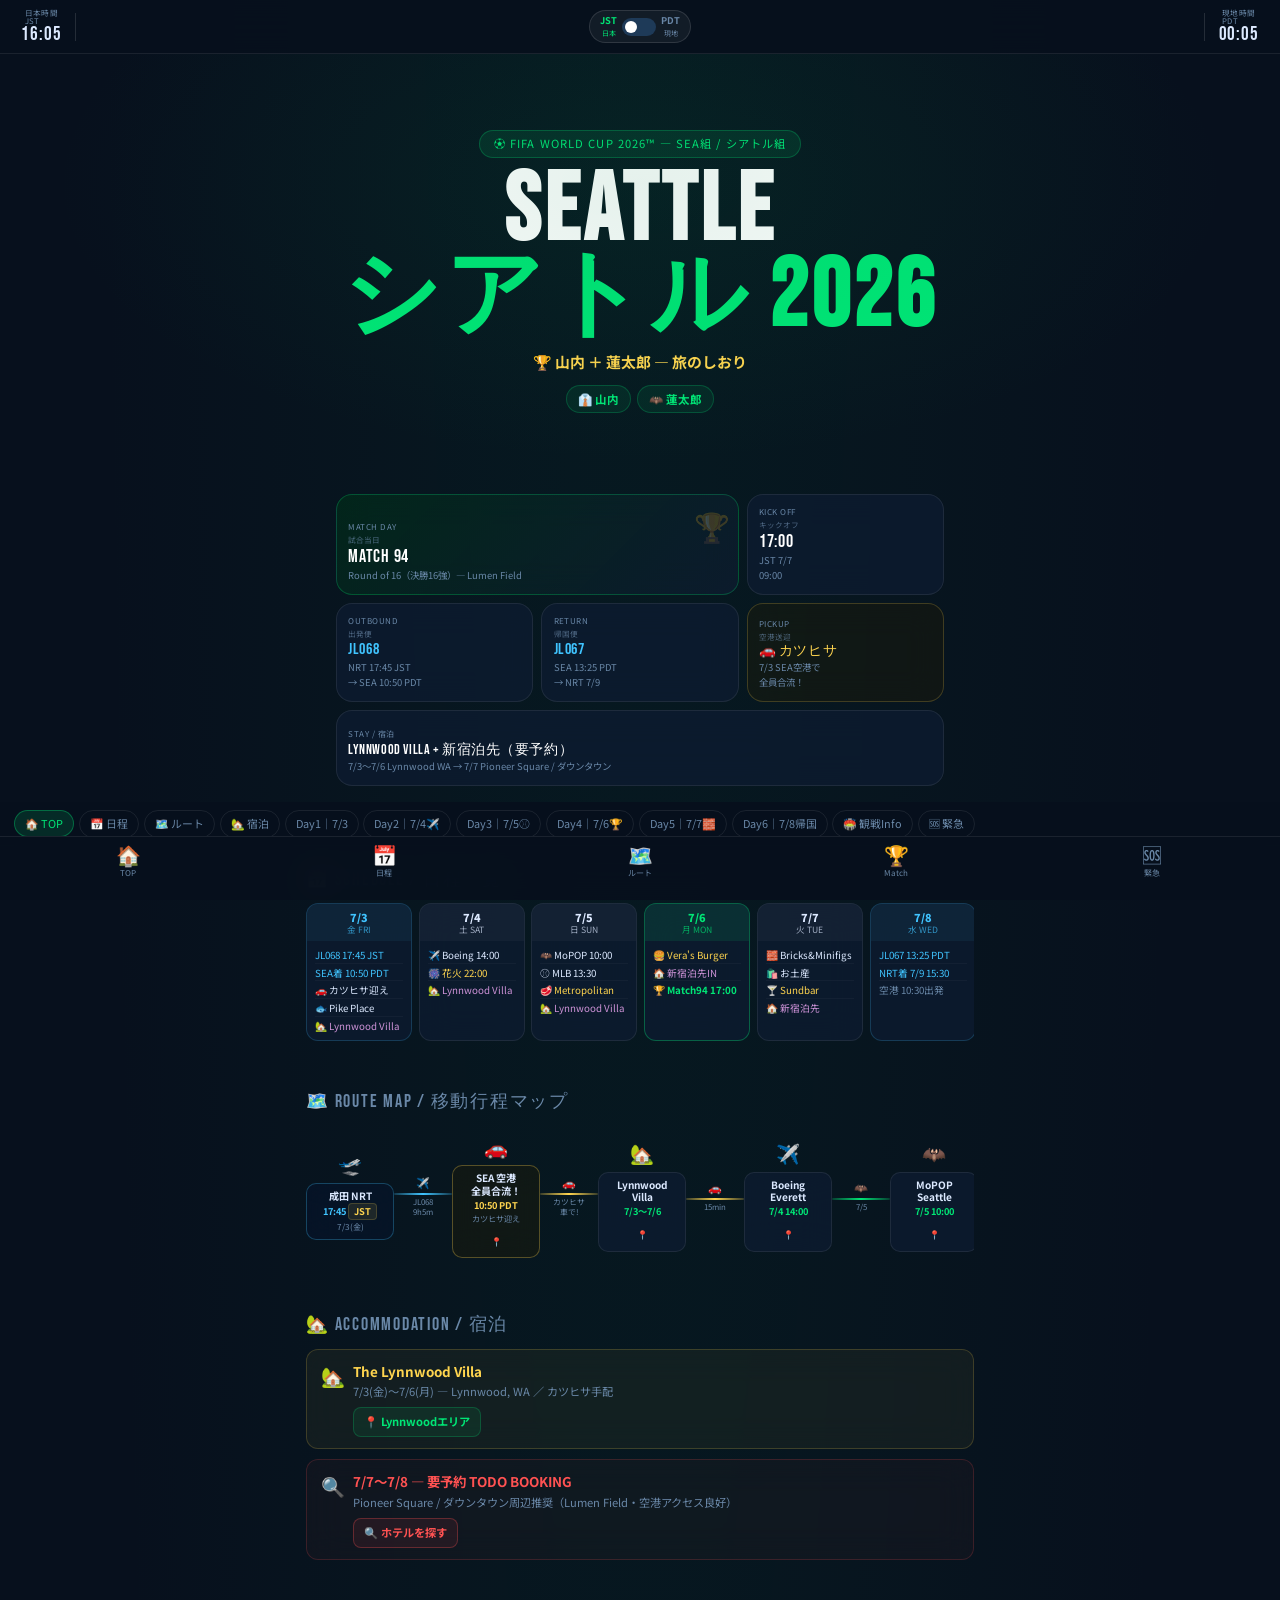
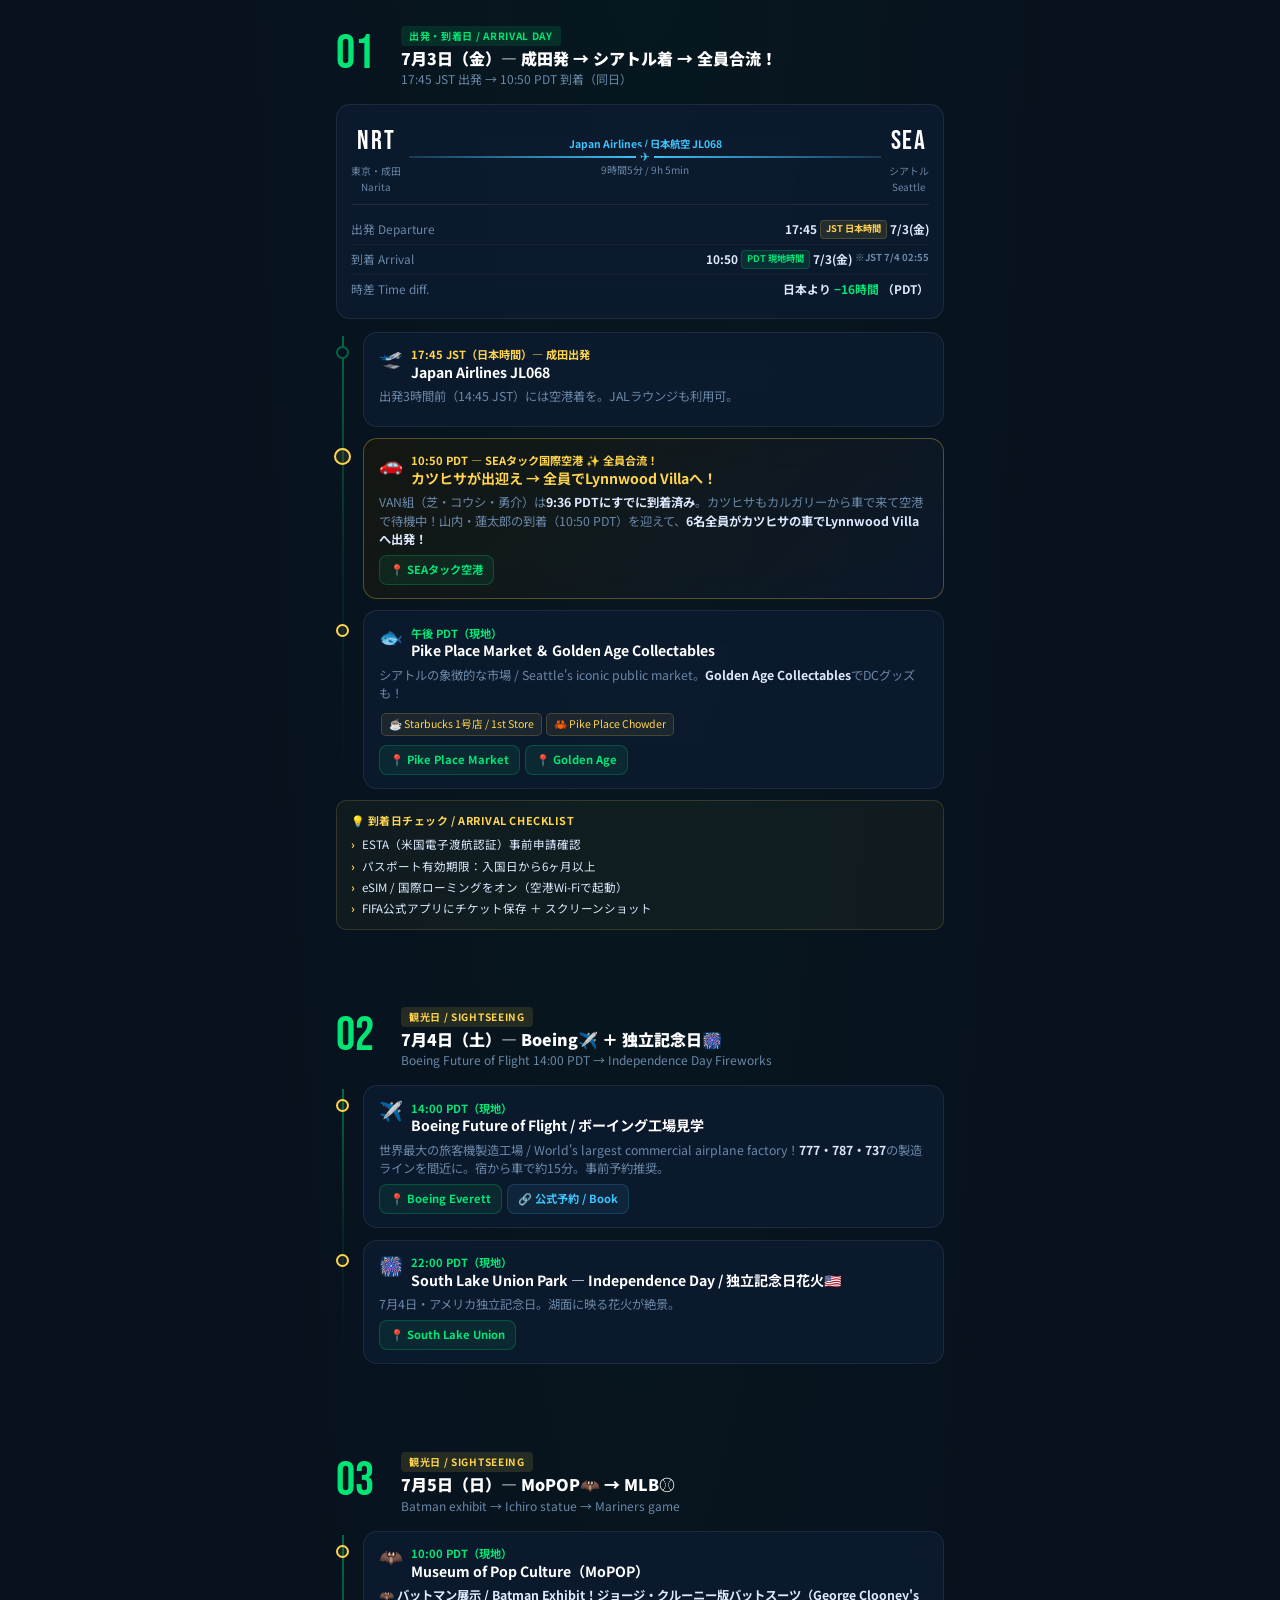
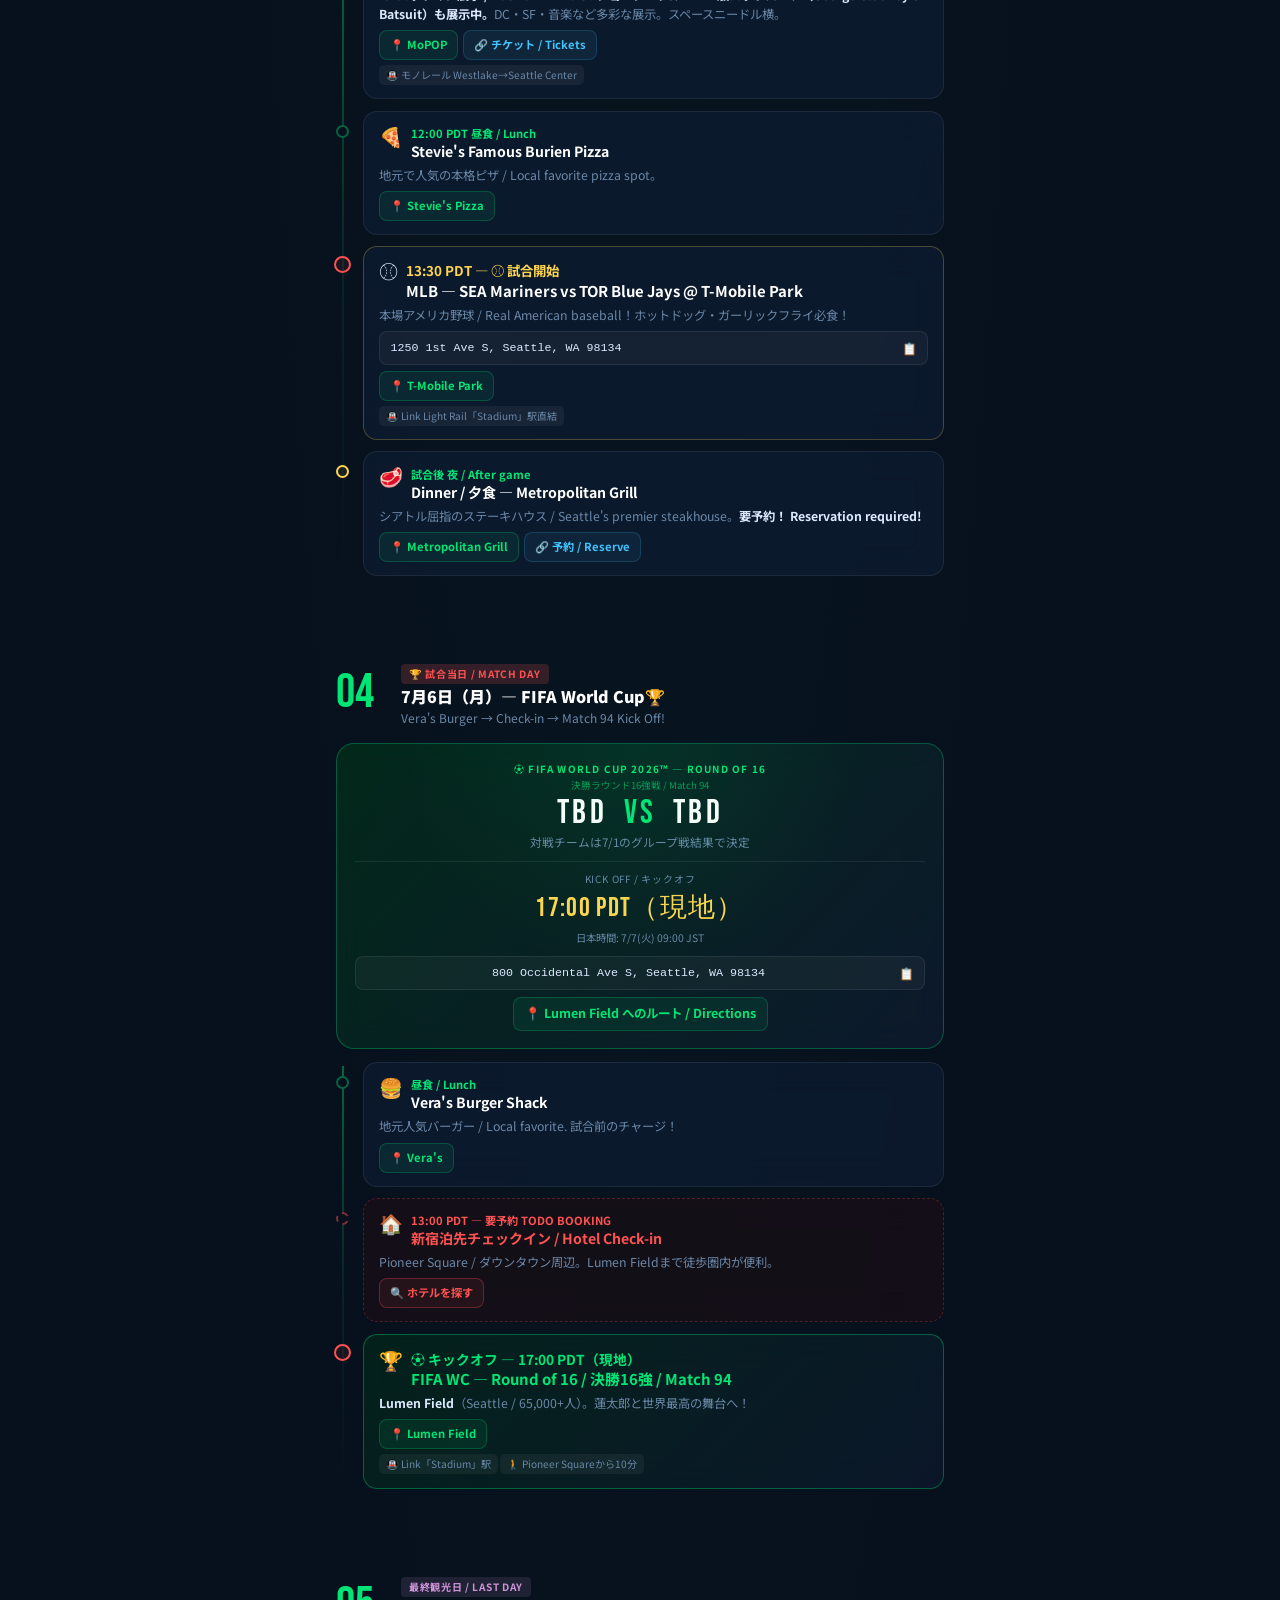
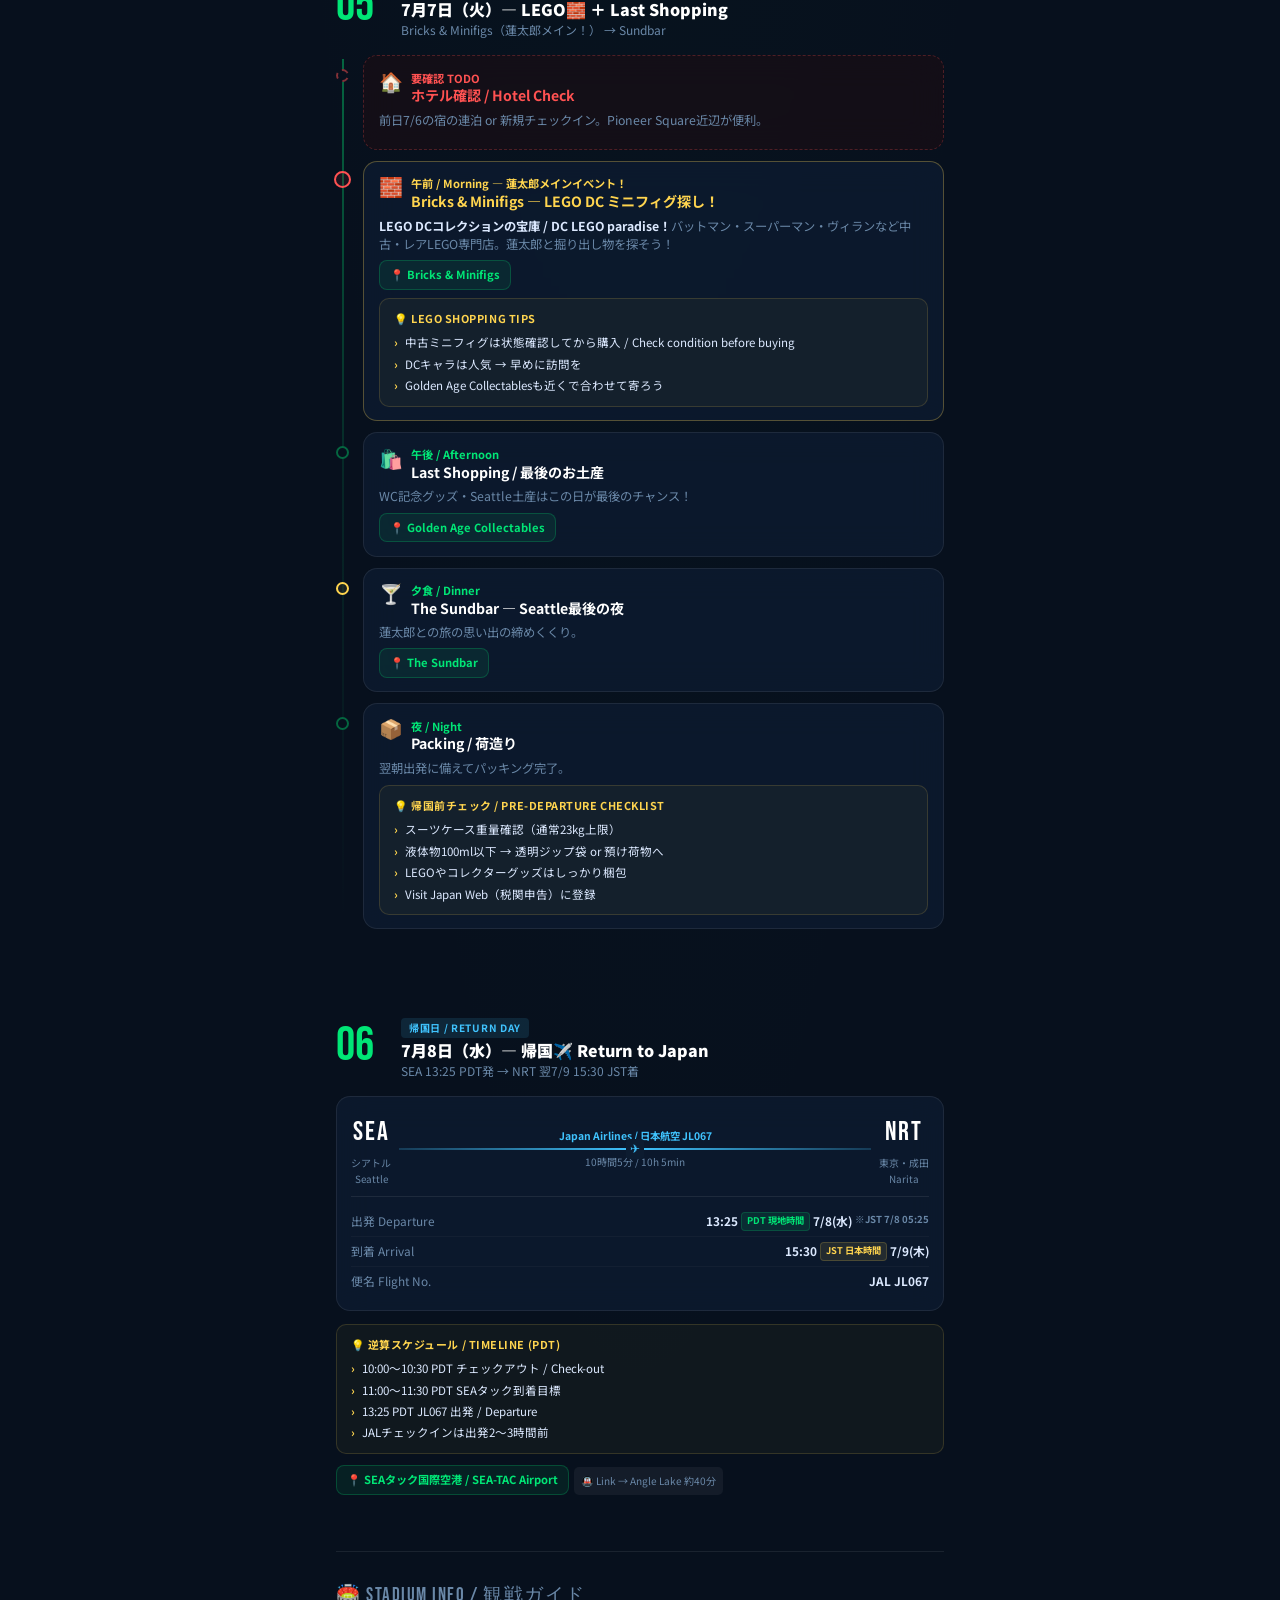
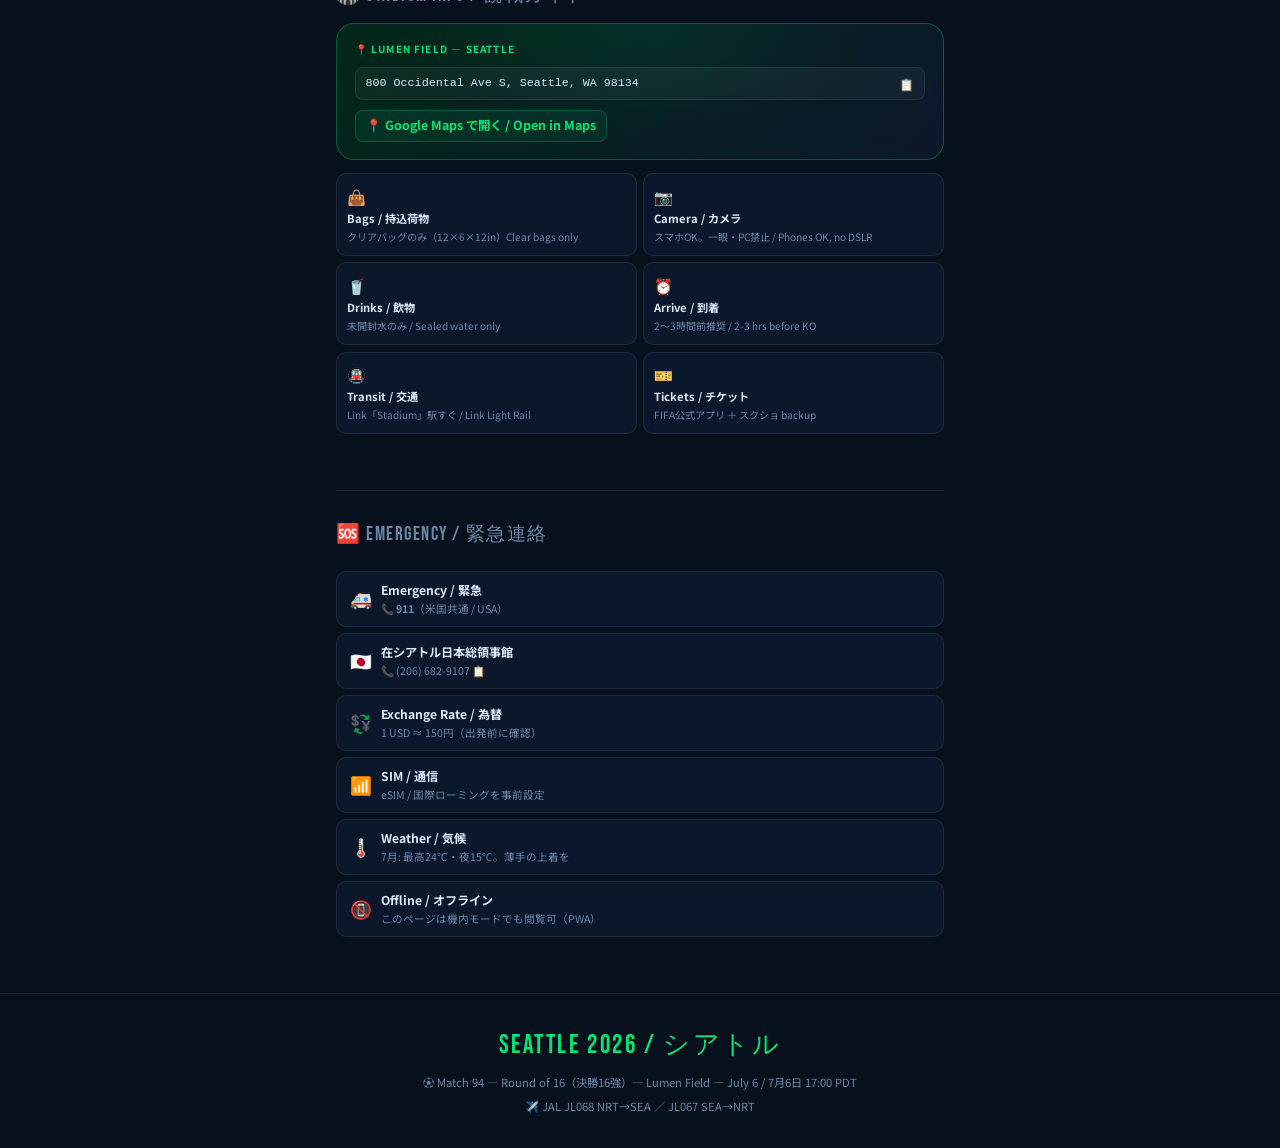
==== seattle/index.html @ d54f3151 "fixリロード課題修正" ====
<!DOCTYPE html>
<html lang="ja">
<head>
<meta charset="UTF-8">
<meta name="viewport" content="width=device-width,initial-scale=1,viewport-fit=cover">
<meta name="theme-color" content="#00e676">
<link rel="manifest" href="/fwc2026/manifest.json">
<title>⚽ FWC2026 SEA組 — 旅のしおり</title>
<link href="https://fonts.googleapis.com/css2?family=Bebas+Neue&family=Noto+Sans+JP:wght@400;700;900&display=swap" rel="stylesheet">
<style>
:root{
  --bg:#07101d;--bg2:#0d1c30;--card:rgba(15,28,50,.75);
  --border:rgba(255,255,255,.08);--border2:rgba(255,255,255,.12);
  --green:#00e676;--green2:#00b853;--gold:#ffd54f;--red:#ff5252;
  --blue:#40c4ff;--purple:#ce93d8;--text:#dce9ff;--muted:#6a88a8;
  --glass:rgba(15,28,50,.72);--blur:blur(16px);
  --sb-h:54px;--bn-h:64px;
}
*{box-sizing:border-box;margin:0;padding:0;-webkit-tap-highlight-color:transparent;}
html{scroll-behavior:smooth;scroll-padding-top:calc(var(--sb-h)+4px);}
body{background:var(--bg);color:var(--text);font-family:'Noto Sans JP',sans-serif;line-height:1.6;
  padding-top:var(--sb-h);padding-bottom:calc(var(--bn-h)+env(safe-area-inset-bottom));
  overflow-x:hidden;background-image:radial-gradient(ellipse at 50% -10%,rgba(0,100,60,.12),transparent 60%);}

/* ─── STATUS BAR ─── */
#sb{position:fixed;top:0;left:0;right:0;height:var(--sb-h);z-index:300;
  background:rgba(7,16,29,.95);backdrop-filter:var(--blur);-webkit-backdrop-filter:var(--blur);
  border-bottom:1px solid var(--border);display:flex;align-items:center;padding:0 .9rem;gap:.4rem;}
.sb-clk{display:flex;flex-direction:column;align-items:center;min-width:54px;}
.sb-city{font-size:.48rem;color:var(--muted);letter-spacing:.05em;text-transform:uppercase;line-height:1;}
.sb-time{font-family:'Bebas Neue',cursive;font-size:1.2rem;color:var(--text);letter-spacing:.04em;line-height:1;}
.sb-div{width:1px;height:28px;background:var(--border2);flex-shrink:0;}
.sb-mid{flex:1;display:flex;justify-content:center;}
.tz-tog{display:flex;align-items:center;gap:5px;background:rgba(255,255,255,.05);
  border:1px solid var(--border2);border-radius:100px;padding:4px 10px;}
.tz-lbl{font-size:.58rem;font-weight:700;color:var(--muted);transition:color .2s;line-height:1.2;text-align:center;}
.tz-lbl.active{color:var(--green);}
.tog-sw{position:relative;width:34px;height:18px;flex-shrink:0;}
.tog-sw input{opacity:0;width:0;height:0;position:absolute;}
.tog-sl{position:absolute;inset:0;background:#1e3a58;border-radius:18px;cursor:pointer;transition:.25s;}
.tog-sl:before{content:'';position:absolute;width:12px;height:12px;left:3px;top:3px;background:#fff;border-radius:50%;transition:.25s;}
input:checked+.tog-sl{background:var(--green2);}
input:checked+.tog-sl:before{transform:translateX(16px);}

/* ─── TOAST ─── */
#toast{position:fixed;bottom:calc(var(--bn-h)+12px+env(safe-area-inset-bottom));
  left:50%;transform:translateX(-50%) translateY(8px);
  background:rgba(0,230,118,.92);color:#000;padding:6px 18px;border-radius:100px;
  font-size:.78rem;font-weight:900;opacity:0;transition:all .25s;pointer-events:none;z-index:400;white-space:nowrap;}
#toast.show{opacity:1;transform:translateX(-50%) translateY(0);}

/* ─── BOTTOM NAV ─── */
#bn{position:fixed;bottom:0;left:0;right:0;height:var(--bn-h);z-index:300;
  background:rgba(7,16,29,.96);backdrop-filter:var(--blur);-webkit-backdrop-filter:var(--blur);
  border-top:1px solid var(--border);display:flex;align-items:flex-start;padding-top:8px;
  padding-bottom:env(safe-area-inset-bottom);}
.bn-item{flex:1;display:flex;flex-direction:column;align-items:center;gap:2px;
  color:var(--muted);text-decoration:none;font-size:.5rem;padding:0;transition:color .2s;}
.bn-item.active,.bn-item:hover{color:var(--green);}
.bn-ic{font-size:1.25rem;line-height:1;}

/* ─── HERO ─── */
.hero{position:relative;min-height:48svh;display:flex;flex-direction:column;
  align-items:center;justify-content:center;text-align:center;padding:2rem 1.5rem 1.8rem;overflow:hidden;}
.hero::before{content:'';position:absolute;inset:0;
  background:radial-gradient(ellipse at 50% 30%,rgba(0,120,70,.1),transparent 65%);pointer-events:none;}
.hero-badge{display:inline-block;background:rgba(0,230,118,.1);border:1px solid rgba(0,230,118,.25);
  border-radius:100px;padding:4px 14px;font-size:.7rem;color:var(--green);letter-spacing:.1em;
  text-transform:uppercase;margin-bottom:.7rem;}
.hero h1{font-family:'Bebas Neue',cursive;font-size:clamp(3.2rem,13vw,6rem);
  line-height:.9;letter-spacing:.04em;color:#fff;}
.hero h1 em{color:var(--green);font-style:normal;display:block;}
.hero-sub{font-size:clamp(.8rem,2.8vw,.93rem);color:var(--gold);font-weight:700;margin-top:.5rem;}
.member-chips{display:flex;gap:.4rem;flex-wrap:wrap;justify-content:center;margin-top:.7rem;}
.mchip{background:rgba(0,230,118,.08);border:1px solid rgba(0,230,118,.22);
  border-radius:100px;padding:4px 11px;font-size:.72rem;font-weight:700;color:var(--green);}

/* ─── BENTO ─── */
.bento-wrap{padding:.5rem 1rem 1rem;max-width:640px;margin:0 auto;}
.bento-grid{display:grid;grid-template-columns:repeat(3,1fr);gap:.5rem;}
.bento{background:var(--glass);backdrop-filter:var(--blur);-webkit-backdrop-filter:var(--blur);
  border:1px solid var(--border);border-radius:16px;padding:.7rem;
  display:flex;flex-direction:column;justify-content:flex-end;min-height:76px;overflow:hidden;position:relative;}
.bento.span2{grid-column:span 2;}
.bento.span3{grid-column:span 3;}
.bento.match-b{border-color:rgba(0,230,118,.25);background:linear-gradient(135deg,rgba(0,50,25,.6),rgba(15,28,50,.7));}
.b-en{font-size:.5rem;color:var(--muted);letter-spacing:.06em;text-transform:uppercase;}
.b-ja{font-size:.48rem;color:var(--muted);opacity:.7;}
.b-val{font-family:'Bebas Neue',cursive;font-size:1.15rem;color:#fff;line-height:1;letter-spacing:.04em;margin:.1rem 0;}
.b-sub{font-size:.59rem;color:var(--muted);}
.b-icon{font-size:1.8rem;position:absolute;top:.5rem;right:.5rem;opacity:.2;}

/* ─── SECTION NAV ─── */
#snav{background:rgba(7,16,29,.92);backdrop-filter:var(--blur);-webkit-backdrop-filter:var(--blur);
  border-bottom:1px solid var(--border);padding:.5rem .9rem;overflow-x:auto;scrollbar-width:none;
  position:sticky;top:0;z-index:200;}
#snav::-webkit-scrollbar{display:none;}
.snav-inner{display:flex;gap:.3rem;min-width:max-content;}
.snav-btn{background:transparent;border:1px solid rgba(255,255,255,.08);border-radius:100px;
  padding:4px 10px;color:var(--muted);font-family:'Noto Sans JP',sans-serif;font-size:.68rem;
  cursor:pointer;transition:all .2s;white-space:nowrap;text-decoration:none;display:inline-block;}
.snav-btn.active,.snav-btn:hover{background:rgba(0,230,118,.13);border-color:rgba(0,230,118,.35);color:var(--green);}

/* ─── SCHED TABLE ─── */
.sec-wrap{padding:1.2rem 1rem;max-width:700px;margin:0 auto;}
.sec-title{font-family:'Bebas Neue',cursive;font-size:1.1rem;letter-spacing:.1em;color:var(--muted);margin-bottom:.6rem;}
.sched-scroll{overflow-x:auto;scrollbar-width:thin;scrollbar-color:rgba(255,255,255,.1) transparent;padding-bottom:.5rem;}
.sched-scroll::-webkit-scrollbar{height:3px;}
.sched-scroll::-webkit-scrollbar-thumb{background:rgba(255,255,255,.1);border-radius:2px;}
.sched-grid{display:flex;gap:.42rem;min-width:max-content;}
.day-col{width:106px;border-radius:12px;overflow:hidden;border:1px solid var(--border);flex-shrink:0;
  background:var(--glass);backdrop-filter:var(--blur);-webkit-backdrop-filter:var(--blur);}
.day-col.match-day{border-color:rgba(0,230,118,.35);}
.day-col.travel-day{border-color:rgba(64,196,255,.2);}
.day-col.today-col{border-color:var(--gold);box-shadow:0 0 14px rgba(255,213,79,.12);}
.day-head{padding:.42rem .5rem;font-size:.68rem;font-weight:900;text-align:center;line-height:1.2;background:rgba(255,255,255,.03);}
.match-day .day-head{background:rgba(0,230,118,.1);color:var(--green);}
.travel-day .day-head{background:rgba(64,196,255,.06);color:var(--blue);}
.dow{font-size:.54rem;font-weight:400;opacity:.7;}
.today-pill{background:var(--gold);color:#000;font-size:.5rem;font-weight:900;padding:1px 5px;border-radius:3px;display:inline-block;margin-bottom:1px;}
.day-body{padding:.42rem .5rem;display:flex;flex-direction:column;gap:2px;}
.si{font-size:.61rem;color:var(--muted);padding:1px 0;border-bottom:1px solid rgba(255,255,255,.03);line-height:1.3;}
.si:last-child{border:none;}
.si.hl{color:var(--text);}
.si.match{color:var(--green);font-weight:700;}
.si.food{color:var(--gold);}
.si.tr{color:var(--blue);}
.si.acc{color:var(--purple);}

/* ─── ROUTE MAP ─── */
.route-scroll{overflow-x:auto;scrollbar-width:thin;padding-bottom:.5rem;}
.route-scroll::-webkit-scrollbar{height:3px;}
.route-scroll::-webkit-scrollbar-thumb{background:rgba(255,255,255,.1);border-radius:2px;}
.route-flow{display:flex;align-items:center;min-width:max-content;padding:.4rem 0;}
.rs{display:flex;flex-direction:column;align-items:center;width:88px;gap:3px;}
.rs-icon{font-size:1.2rem;}
.rs-bub{background:var(--glass);backdrop-filter:var(--blur);-webkit-backdrop-filter:var(--blur);
  border:1px solid var(--border);border-radius:10px;padding:.38rem .42rem;text-align:center;width:100%;}
.rs-bub.match-s{border-color:rgba(0,230,118,.4);background:rgba(0,55,25,.4);}
.rs-bub.flight-s{border-color:rgba(64,196,255,.28);background:rgba(5,20,50,.4);}
.rs-bub.todo-s{border-color:rgba(255,82,82,.3);background:rgba(50,10,10,.3);border-style:dashed;}
.rs-name{font-size:.63rem;font-weight:700;color:var(--text);line-height:1.2;}
.rs-tm{font-size:.58rem;color:var(--green);font-weight:700;margin-top:1px;}
.rs-tm.b{color:var(--blue);}
.rs-sub{font-size:.51rem;color:var(--muted);}
.rs-map{font-size:.55rem;color:var(--green);text-decoration:none;display:inline-flex;align-items:center;margin-top:1px;}
.rl{display:flex;flex-direction:column;align-items:center;justify-content:center;width:58px;gap:2px;flex-shrink:0;}
.rl-ic{font-size:.68rem;}
.rl-line{width:100%;height:2px;border-radius:1px;}
.rl.flight .rl-line{background:linear-gradient(to right,rgba(64,196,255,.2),var(--blue),rgba(64,196,255,.2));}
.rl.drive .rl-line{background:linear-gradient(to right,rgba(255,213,79,.2),var(--gold),rgba(255,213,79,.2));}
.rl.walk .rl-line{background:linear-gradient(to right,rgba(0,230,118,.2),var(--green),rgba(0,230,118,.2));}
.rl.rail .rl-line{background:linear-gradient(to right,rgba(206,147,216,.2),var(--purple),rgba(206,147,216,.2));}
.rl-lbl{font-size:.49rem;color:var(--muted);text-align:center;line-height:1.2;}

/* ─── SECTIONS / TL ─── */
.sec{padding:0 1rem 2.5rem;max-width:640px;margin:0 auto;}
.sec-header{padding:2rem 0 1rem;display:flex;align-items:center;gap:.8rem;}
.day-num{font-family:'Bebas Neue',cursive;font-size:3rem;line-height:1;color:var(--green);min-width:52px;}
.day-meta h2{font-size:1rem;font-weight:900;color:#fff;line-height:1.2;}
.day-meta p{font-size:.75rem;color:var(--muted);margin-top:1px;}
.dlbl{display:inline-block;font-size:.63rem;font-weight:700;letter-spacing:.07em;text-transform:uppercase;padding:2px 8px;border-radius:4px;margin-bottom:3px;}
.l-arr{background:rgba(0,230,118,.12);color:var(--green);}
.l-exp{background:rgba(255,213,79,.12);color:var(--gold);}
.l-mat{background:rgba(255,82,82,.18);color:var(--red);}
.l-free{background:rgba(206,147,216,.12);color:var(--purple);}
.l-ret{background:rgba(64,196,255,.12);color:var(--blue);}
.tl{position:relative;padding-left:1.7rem;}
.tl::before{content:'';position:absolute;left:6px;top:4px;bottom:8px;width:2px;
  background:linear-gradient(to bottom,rgba(0,230,118,.4),rgba(0,230,118,.1),transparent);}
.tl-item{position:relative;margin-bottom:.7rem;}
.dot{position:absolute;left:-1.7rem;top:14px;width:13px;height:13px;border-radius:50%;background:var(--bg);border:2px solid rgba(0,230,118,.4);}
.dot.g{border-color:var(--gold);background:rgba(255,213,79,.08);}
.dot.r{border-color:var(--red);width:17px;height:17px;left:calc(-1.7rem - 2px);top:10px;background:rgba(255,82,82,.08);}
.dot.gold{border-color:var(--gold);width:17px;height:17px;left:calc(-1.7rem - 2px);top:10px;background:rgba(255,213,79,.1);}
.dot.todo{border-color:rgba(255,82,82,.5);border-style:dashed;}

/* ─── GLASS CARD ─── */
.card{background:var(--glass);backdrop-filter:var(--blur);-webkit-backdrop-filter:var(--blur);
  border:1px solid var(--border);border-radius:14px;padding:.82rem .95rem;transition:border-color .2s;}
.card:hover{border-color:rgba(0,230,118,.18);}
.card.todo-card{border-color:rgba(255,82,82,.25);border-style:dashed;background:rgba(50,10,10,.3);}
.card.katu-card{border-color:rgba(255,213,79,.3);background:linear-gradient(135deg,rgba(40,30,0,.4),rgba(15,28,50,.6));}
.card-h{display:flex;align-items:flex-start;gap:8px;margin-bottom:.4rem;}
.c-ic{font-size:1.2rem;line-height:1;flex-shrink:0;margin-top:2px;}
.c-t{font-size:.88rem;font-weight:700;color:#fff;line-height:1.2;}
.c-time{font-size:.7rem;font-weight:700;}
.c-time.pdt{color:var(--green);}
.c-time.jst{color:var(--gold);}
.c-time.todo{color:var(--red);}
.c-d{font-size:.77rem;color:var(--muted);line-height:1.5;margin-bottom:.42rem;}
.c-d strong{color:var(--text);}
.copy-row{display:flex;align-items:center;justify-content:space-between;
  background:rgba(255,255,255,.04);border:1px solid var(--border);border-radius:8px;
  padding:6px 10px;margin:.28rem 0;cursor:pointer;transition:background .15s;gap:.5rem;}
.copy-row:hover{background:rgba(255,255,255,.07);}
.copy-val{font-size:.73rem;color:var(--text);font-family:monospace;flex:1;}
.copy-ic{font-size:.75rem;color:var(--muted);flex-shrink:0;}
.bgrp{display:flex;flex-wrap:wrap;gap:5px;margin-top:.38rem;}
.mbtn{display:inline-flex;align-items:center;gap:4px;background:rgba(0,230,118,.08);
  border:1px solid rgba(0,230,118,.22);border-radius:8px;padding:5px 10px;
  color:var(--green);text-decoration:none;font-size:.7rem;font-weight:700;
  font-family:'Noto Sans JP',sans-serif;transition:all .2s;}
.mbtn:hover{background:rgba(0,230,118,.16);}
.lbtn{display:inline-flex;align-items:center;gap:4px;background:rgba(64,196,255,.07);
  border:1px solid rgba(64,196,255,.18);border-radius:8px;padding:5px 10px;
  color:var(--blue);text-decoration:none;font-size:.7rem;font-weight:700;
  font-family:'Noto Sans JP',sans-serif;transition:all .2s;}
.lbtn:hover{background:rgba(64,196,255,.14);}
.tbadge{display:inline-flex;align-items:center;background:rgba(255,255,255,.05);
  border-radius:5px;padding:2px 7px;font-size:.63rem;color:var(--muted);margin:2px 2px 0 0;}
.ftag{display:inline-flex;align-items:center;background:rgba(255,213,79,.07);
  border:1px solid rgba(255,213,79,.18);border-radius:5px;padding:2px 7px;
  font-size:.66rem;color:var(--gold);margin:2px;}

/* ─── FLIGHT CARD ─── */
.fc{background:var(--glass);backdrop-filter:var(--blur);-webkit-backdrop-filter:var(--blur);
  border:1px solid var(--border);border-radius:14px;padding:.9rem;margin-bottom:.8rem;}
.fc-route{display:flex;align-items:center;justify-content:space-between;gap:.5rem;}
.fa{text-align:center;}
.iata{font-family:'Bebas Neue',cursive;font-size:1.7rem;color:#fff;letter-spacing:.06em;}
.cname{font-size:.62rem;color:var(--muted);}
.fline{flex:1;display:flex;flex-direction:column;align-items:center;gap:4px;}
.fcarr{font-size:.65rem;color:var(--blue);font-weight:700;text-align:center;}
.farrow{width:100%;height:2px;background:linear-gradient(to right,rgba(64,196,255,.2),var(--blue),rgba(64,196,255,.2));position:relative;}
.farrow::after{content:'✈';position:absolute;top:50%;left:50%;transform:translate(-50%,-50%);
  font-size:.78rem;color:var(--blue);background:var(--bg2);padding:0 4px;border-radius:3px;}
.fdur{font-size:.63rem;color:var(--muted);}
.div{height:1px;background:var(--border);margin:.6rem 0;}
.irow{display:flex;justify-content:space-between;align-items:flex-start;
  padding:5px 0;font-size:.74rem;border-bottom:1px solid rgba(255,255,255,.03);gap:.5rem;}
.irow:last-child{border:none;}
.irow .lbl{color:var(--muted);flex-shrink:0;}
.irow .val{color:var(--text);font-weight:700;text-align:right;display:flex;flex-wrap:wrap;gap:3px;justify-content:flex-end;}
.tz-tag{display:inline-block;border-radius:4px;padding:0 5px;font-size:.58rem;font-weight:700;}
.tz-j{background:rgba(255,213,79,.1);border:1px solid rgba(255,213,79,.18);color:var(--gold);}
.tz-p{background:rgba(0,230,118,.1);border:1px solid rgba(0,230,118,.18);color:var(--green);}

/* ─── MATCH CARD ─── */
.match-card{background:linear-gradient(135deg,rgba(0,50,25,.7),rgba(15,28,50,.7));
  border:1px solid rgba(0,230,118,.3);border-radius:18px;padding:1.1rem;
  text-align:center;position:relative;overflow:hidden;margin-bottom:.8rem;
  backdrop-filter:var(--blur);-webkit-backdrop-filter:var(--blur);}
.match-card::before{content:'';position:absolute;inset:0;background:radial-gradient(ellipse at 50% 0%,rgba(0,230,118,.08),transparent 55%);pointer-events:none;}
.ml{font-size:.62rem;letter-spacing:.12em;text-transform:uppercase;color:var(--green);font-weight:700;}
.ml-ja{font-size:.6rem;color:rgba(0,230,118,.6);margin-top:1px;}
.mvs{font-family:'Bebas Neue',cursive;font-size:2.1rem;letter-spacing:.1em;color:#fff;line-height:1;margin:.2rem 0;}
.mvs span{color:var(--green);margin:0 .25em;}
.mmeta{font-size:.73rem;color:var(--muted);}
.mtime-wrap{margin:.4rem 0;}
.mtime-en{font-size:.62rem;color:var(--muted);letter-spacing:.08em;text-transform:uppercase;}
.mtime{font-family:'Bebas Neue',cursive;font-size:1.7rem;color:var(--gold);letter-spacing:.05em;}
.mtime-ja{font-size:.65rem;color:var(--muted);}

/* ─── ACC / TIPS / RULES ─── */
.acc-card{background:rgba(255,213,79,.05);backdrop-filter:var(--blur);-webkit-backdrop-filter:var(--blur);
  border:1px solid rgba(255,213,79,.18);border-radius:12px;padding:.7rem .85rem;display:flex;gap:.5rem;margin-bottom:.6rem;}
.acc-icon{font-size:1.2rem;flex-shrink:0;}
.acc-name{font-size:.84rem;font-weight:700;color:var(--gold);}
.acc-det{font-size:.7rem;color:var(--muted);margin-top:1px;}
.tips{background:rgba(255,213,79,.04);border:1px solid rgba(255,213,79,.15);border-radius:10px;padding:.7rem .85rem;margin-top:.5rem;}
.tips h4{font-size:.68rem;font-weight:700;color:var(--gold);letter-spacing:.05em;text-transform:uppercase;margin-bottom:.35rem;}
.tips ul{list-style:none;display:flex;flex-direction:column;gap:3px;}
.tips li{font-size:.72rem;color:var(--text);padding-left:1em;position:relative;}
.tips li::before{content:'›';position:absolute;left:0;color:var(--gold);font-weight:700;}
.rules-grid{display:grid;grid-template-columns:1fr 1fr;gap:.42rem;margin-top:.6rem;}
.ri{background:var(--glass);backdrop-filter:var(--blur);-webkit-backdrop-filter:var(--blur);border:1px solid var(--border);border-radius:10px;padding:.6rem;}
.ri .ric{font-size:.95rem;margin-bottom:2px;}
.ri h4{font-size:.7rem;font-weight:700;color:var(--text);}
.ri p{font-size:.63rem;color:var(--muted);margin-top:1px;}
.sh{font-family:'Bebas Neue',cursive;font-size:1.2rem;letter-spacing:.08em;color:var(--muted);padding:1.8rem 0 .7rem;border-top:1px solid var(--border);margin-top:1rem;}
.eg{display:grid;gap:.38rem;margin-top:.6rem;}
.ei{display:flex;align-items:center;gap:.6rem;background:var(--glass);backdrop-filter:var(--blur);-webkit-backdrop-filter:var(--blur);border:1px solid var(--border);border-radius:10px;padding:.55rem .8rem;}
.ei .eic{font-size:1.1rem;flex-shrink:0;}
.ei h4{font-size:.76rem;font-weight:700;color:var(--text);}
.ei p{font-size:.66rem;color:var(--muted);}
footer{text-align:center;padding:2rem 1rem 2rem;color:var(--muted);font-size:.7rem;border-top:1px solid var(--border);margin-top:1rem;}

.t-jst{display:inline;}
.t-pdt{display:none;}
body.pdt-mode .t-jst{display:none;}
body.pdt-mode .t-pdt{display:inline;}
</style>
</head>
<body>

<!-- STATUS BAR / 状態バー -->
<div id="sb">
  <div class="sb-clk">
    <div class="sb-city">日本時間<br>JST</div>
    <div class="sb-time" id="clk-jst">--:--</div>
  </div>
  <div class="sb-div"></div>
  <div class="sb-mid">
    <div class="tz-tog">
      <span class="tz-lbl active" id="lbl-j">JST<br><span style="font-size:.44rem;font-weight:400">日本</span></span>
      <label class="tog-sw"><input type="checkbox" id="tzTog" onchange="toggleTZ(this)"><span class="tog-sl"></span></label>
      <span class="tz-lbl" id="lbl-p">PDT<br><span style="font-size:.44rem;font-weight:400">現地</span></span>
    </div>
  </div>
  <div class="sb-div"></div>
  <div class="sb-clk">
    <div class="sb-city">現地時間<br>PDT</div>
    <div class="sb-time" id="clk-pdt">--:--</div>
  </div>
</div>

<div id="toast">📋 コピーしました！</div>

<!-- HERO / メインビジュアル -->
<section class="hero" id="top">
  <div class="hero-badge">⚽ FIFA World Cup 2026™ — SEA組 / シアトル組</div>
  <h1>SEATTLE<em>シアトル 2026</em></h1>
  <p class="hero-sub">🏆 山内 ＋ 蓮太郎 — 旅のしおり</p>
  <div class="member-chips">
    <span class="mchip">👔 山内</span>
    <span class="mchip">🦇 蓮太郎</span>
  </div>
</section>

<!-- BENTO OVERVIEW / 旅程サマリー -->
<div class="bento-wrap">
  <div class="bento-grid">
    <div class="bento match-b span2">
      <div class="b-icon">🏆</div>
      <div class="b-en">MATCH DAY</div><div class="b-ja">試合当日</div>
      <div class="b-val">MATCH 94</div>
      <div class="b-sub">Round of 16（決勝16強）— Lumen Field</div>
    </div>
    <div class="bento">
      <div class="b-en">KICK OFF</div><div class="b-ja">キックオフ</div>
      <div class="b-val">17:00</div>
      <div class="b-sub"><span class="t-pdt">PDT 7/6</span><span class="t-jst">JST 7/7<br>09:00</span></div>
    </div>
    <div class="bento">
      <div class="b-en">OUTBOUND</div><div class="b-ja">出発便</div>
      <div class="b-val" style="font-size:1rem;color:var(--blue)">JL068</div>
      <div class="b-sub">NRT 17:45 JST<br>→ SEA 10:50 PDT</div>
    </div>
    <div class="bento">
      <div class="b-en">RETURN</div><div class="b-ja">帰国便</div>
      <div class="b-val" style="font-size:1rem;color:var(--blue)">JL067</div>
      <div class="b-sub">SEA 13:25 PDT<br>→ NRT 7/9</div>
    </div>
    <div class="bento" style="border-color:rgba(255,213,79,.2);background:rgba(40,30,0,.3)">
      <div class="b-en">PICKUP</div><div class="b-ja">空港送迎</div>
      <div class="b-val" style="font-size:.85rem;color:var(--gold)">🚗 カツヒサ</div>
      <div class="b-sub">7/3 SEA空港で<br>全員合流！</div>
    </div>
    <div class="bento span3">
      <div class="b-en">STAY / 宿泊</div>
      <div class="b-val" style="font-size:.9rem">Lynnwood Villa + 新宿泊先（要予約）</div>
      <div class="b-sub">7/3〜7/6 Lynnwood WA → 7/7 Pioneer Square / ダウンタウン</div>
    </div>
  </div>
</div>

<!-- SECTION NAV / ページ内ナビ -->
<nav id="snav">
  <div class="snav-inner">
    <a class="snav-btn" href="#top">🏠 TOP</a>
    <a class="snav-btn" href="#sched">📅 日程</a>
    <a class="snav-btn" href="#route">🗺️ ルート</a>
    <a class="snav-btn" href="#acc">🏡 宿泊</a>
    <a class="snav-btn" href="#day1">Day1｜7/3</a>
    <a class="snav-btn" href="#day2">Day2｜7/4✈️</a>
    <a class="snav-btn" href="#day3">Day3｜7/5⚾</a>
    <a class="snav-btn" href="#day4">Day4｜7/6🏆</a>
    <a class="snav-btn" href="#day5">Day5｜7/7🧱</a>
    <a class="snav-btn" href="#day6">Day6｜7/8帰国</a>
    <a class="snav-btn" href="#rules">🏟️ 観戦Info</a>
    <a class="snav-btn" href="#sos">🆘 緊急</a>
  </div>
</nav>

<!-- SCHEDULE TABLE / 日程一覧 -->
<div class="sec-wrap" id="sched">
  <div class="sec-title">📅 SCHEDULE / 日程一覧</div>
  <div class="sched-scroll">
    <div class="sched-grid" id="schedGrid">
      <div class="day-col travel-day" id="sc-d1">
        <div class="day-head">7/3<div class="dow">金 FRI</div></div>
        <div class="day-body">
          <div class="si tr">JL068 17:45 JST</div>
          <div class="si tr">SEA着 10:50 PDT</div>
          <div class="si hl">🚗 カツヒサ迎え</div>
          <div class="si hl">🐟 Pike Place</div>
          <div class="si acc">🏡 Lynnwood Villa</div>
        </div>
      </div>
      <div class="day-col" id="sc-d2">
        <div class="day-head">7/4<div class="dow">土 SAT</div></div>
        <div class="day-body">
          <div class="si hl">✈️ Boeing 14:00</div>
          <div class="si food">🎆 花火 22:00</div>
          <div class="si acc">🏡 Lynnwood Villa</div>
        </div>
      </div>
      <div class="day-col" id="sc-d3">
        <div class="day-head">7/5<div class="dow">日 SUN</div></div>
        <div class="day-body">
          <div class="si hl">🦇 MoPOP 10:00</div>
          <div class="si hl">⚾ MLB 13:30</div>
          <div class="si food">🥩 Metropolitan</div>
          <div class="si acc">🏡 Lynnwood Villa</div>
        </div>
      </div>
      <div class="day-col match-day" id="sc-d4">
        <div class="day-head">7/6<div class="dow">月 MON</div></div>
        <div class="day-body">
          <div class="si food">🍔 Vera's Burger</div>
          <div class="si acc">🏠 新宿泊先IN</div>
          <div class="si match">🏆 Match94 17:00</div>
        </div>
      </div>
      <div class="day-col" id="sc-d5">
        <div class="day-head">7/7<div class="dow">火 TUE</div></div>
        <div class="day-body">
          <div class="si hl">🧱 Bricks&Minifigs</div>
          <div class="si hl">🛍️ お土産</div>
          <div class="si food">🍸 Sundbar</div>
          <div class="si acc">🏠 新宿泊先</div>
        </div>
      </div>
      <div class="day-col travel-day" id="sc-d6">
        <div class="day-head">7/8<div class="dow">水 WED</div></div>
        <div class="day-body">
          <div class="si tr">JL067 13:25 PDT</div>
          <div class="si tr">NRT着 7/9 15:30</div>
          <div class="si">空港 10:30出発</div>
        </div>
      </div>
    </div>
  </div>
</div>

<!-- ROUTE MAP / 移動行程 -->
<div class="sec-wrap" id="route">
  <div class="sec-title">🗺️ ROUTE MAP / 移動行程マップ</div>
  <div class="route-scroll">
    <div class="route-flow">
      <div class="rs"><div class="rs-icon">🛫</div><div class="rs-bub flight-s"><div class="rs-name">成田 NRT</div><div class="rs-tm b">17:45 <span class="tz-tag tz-j">JST</span></div><div class="rs-sub">7/3(金)</div></div></div>
      <div class="rl flight"><div class="rl-ic">✈️</div><div class="rl-line"></div><div class="rl-lbl">JL068<br>9h5m</div></div>
      <div class="rs"><div class="rs-icon">🚗</div><div class="rs-bub" style="border-color:rgba(255,213,79,.3);background:rgba(40,30,0,.3)"><div class="rs-name">SEA 空港<br>全員合流！</div><div class="rs-tm" style="color:var(--gold)">10:50 PDT</div><div class="rs-sub">カツヒサ迎え</div><a class="rs-map" style="color:var(--gold)" href="https://maps.google.com/maps?daddr=Seattle-Tacoma+International+Airport" target="_blank">📍</a></div></div>
      <div class="rl drive"><div class="rl-ic">🚗</div><div class="rl-line"></div><div class="rl-lbl">カツヒサ<br>車で!</div></div>
      <div class="rs"><div class="rs-icon">🏡</div><div class="rs-bub"><div class="rs-name">Lynnwood Villa</div><div class="rs-tm">7/3〜7/6</div><a class="rs-map" href="https://maps.google.com/maps?daddr=Lynnwood+WA" target="_blank">📍</a></div></div>
      <div class="rl drive"><div class="rl-ic">🚗</div><div class="rl-line"></div><div class="rl-lbl">15min</div></div>
      <div class="rs"><div class="rs-icon">✈️</div><div class="rs-bub"><div class="rs-name">Boeing<br>Everett</div><div class="rs-tm">7/4 14:00</div><a class="rs-map" href="https://maps.google.com/maps?daddr=Boeing+Future+of+Flight+Everett" target="_blank">📍</a></div></div>
      <div class="rl walk"><div class="rl-ic">🦇</div><div class="rl-line"></div><div class="rl-lbl">7/5</div></div>
      <div class="rs"><div class="rs-icon">🦇</div><div class="rs-bub"><div class="rs-name">MoPOP<br>Seattle</div><div class="rs-tm">7/5 10:00</div><a class="rs-map" href="https://maps.google.com/maps?daddr=Museum+of+Pop+Culture+Seattle" target="_blank">📍</a></div></div>
      <div class="rl rail"><div class="rl-ic">🚇</div><div class="rl-line"></div><div class="rl-lbl">Link</div></div>
      <div class="rs"><div class="rs-icon">🏆</div><div class="rs-bub match-s"><div class="rs-name">Lumen<br>Field</div><div class="rs-tm">7/6 17:00</div><div class="rs-sub">Match 94</div><a class="rs-map" href="https://maps.google.com/maps?daddr=Lumen+Field+Seattle" target="_blank">📍</a></div></div>
      <div class="rl walk"><div class="rl-ic">🏠</div><div class="rl-line"></div><div class="rl-lbl">新宿泊</div></div>
      <div class="rs"><div class="rs-icon">🧱</div><div class="rs-bub"><div class="rs-name">Bricks<br>&Minifigs</div><div class="rs-tm">7/7 午前</div><a class="rs-map" href="https://maps.google.com/maps?daddr=Bricks+and+Minifigs+Seattle" target="_blank">📍</a></div></div>
      <div class="rl rail"><div class="rl-ic">🚇</div><div class="rl-line"></div><div class="rl-lbl">Link</div></div>
      <div class="rs"><div class="rs-icon">🛫</div><div class="rs-bub flight-s"><div class="rs-name">SEA 空港</div><div class="rs-tm">13:25 <span class="tz-tag tz-p">PDT</span></div><div class="rs-sub">7/8(水)</div><a class="rs-map" href="https://maps.google.com/maps?daddr=Seattle-Tacoma+International+Airport" target="_blank">📍</a></div></div>
      <div class="rl flight"><div class="rl-ic">✈️</div><div class="rl-line"></div><div class="rl-lbl">JL067<br>10h5m</div></div>
      <div class="rs"><div class="rs-icon">🛬</div><div class="rs-bub flight-s"><div class="rs-name">成田 NRT</div><div class="rs-tm b">15:30 <span class="tz-tag tz-j">JST</span></div><div class="rs-sub">7/9(木)</div></div></div>
    </div>
  </div>
</div>

<!-- ACCOMMODATION / 宿泊 -->
<div class="sec-wrap" id="acc">
  <div class="sec-title">🏡 ACCOMMODATION / 宿泊</div>
  <div class="acc-card">
    <div class="acc-icon">🏡</div>
    <div>
      <div class="acc-name">The Lynnwood Villa</div>
      <div class="acc-det">7/3(金)〜7/6(月) — Lynnwood, WA ／ カツヒサ手配</div>
      <div class="bgrp"><a class="mbtn" href="https://maps.google.com/maps?daddr=Lynnwood+WA" target="_blank">📍 Lynnwoodエリア</a></div>
    </div>
  </div>
  <div class="acc-card" style="background:rgba(255,82,82,.04);border-color:rgba(255,82,82,.18);">
    <div class="acc-icon">🔍</div>
    <div>
      <div class="acc-name" style="color:var(--red)">7/7〜7/8 — 要予約 TODO BOOKING</div>
      <div class="acc-det">Pioneer Square / ダウンタウン周辺推奨（Lumen Field・空港アクセス良好）</div>
      <div class="bgrp"><a class="mbtn" href="https://www.google.com/maps/search/?api=1&query=hotels+Pioneer+Square+Seattle" target="_blank" style="border-color:rgba(255,82,82,.3);color:var(--red);background:rgba(255,82,82,.08)">🔍 ホテルを探す</a></div>
    </div>
  </div>
</div>

<!-- DAY 1 -->
<section class="sec" id="day1">
  <div class="sec-header"><div class="day-num">01</div><div class="day-meta"><div class="dlbl l-arr">出発・到着日 / Arrival Day</div><h2>7月3日（金）— 成田発 → シアトル着 → 全員合流！</h2><p><span class="t-jst">17:45 JST 出発 → 10:50 PDT 到着（同日）</span><span class="t-pdt">NRT 17:45 JST → SEA 10:50 PDT（same day）</span></p></div></div>
  <div class="fc">
    <div class="fc-route">
      <div class="fa"><div class="iata">NRT</div><div class="cname">東京・成田<br>Narita</div></div>
      <div class="fline"><div class="fcarr">Japan Airlines / 日本航空 JL068</div><div class="farrow"></div><div class="fdur">9時間5分 / 9h 5min</div></div>
      <div class="fa"><div class="iata">SEA</div><div class="cname">シアトル<br>Seattle</div></div>
    </div>
    <div class="div"></div>
    <div class="irow"><span class="lbl">出発 Departure</span><span class="val"><strong>17:45</strong><span class="tz-tag tz-j">JST 日本時間</span>7/3(金)</span></div>
    <div class="irow"><span class="lbl">到着 Arrival</span><span class="val"><strong>10:50</strong><span class="tz-tag tz-p">PDT 現地時間</span>7/3(金) <span style="font-size:.6rem;color:var(--muted)">※JST 7/4 02:55</span></span></div>
    <div class="irow"><span class="lbl">時差 Time diff.</span><span class="val">日本より <strong style="color:var(--green)">−16時間</strong>（PDT）</span></div>
  </div>

  <div class="tl">
    <div class="tl-item"><div class="dot"></div><div class="card"><div class="card-h"><div class="c-ic">🛫</div><div><div class="c-time jst"><span class="t-jst">17:45 JST（日本時間）— 成田出発</span><span class="t-pdt">17:45 JST — Narita Departure</span></div><div class="c-t">Japan Airlines JL068</div></div></div><div class="c-d">出発3時間前（14:45 JST）には空港着を。JALラウンジも利用可。</div></div></div>

    <div class="tl-item"><div class="dot gold"></div><div class="card katu-card"><div class="card-h"><div class="c-ic">🚗</div><div><div class="c-time" style="color:var(--gold)">10:50 PDT — SEAタック国際空港 ✨ 全員合流！</div><div class="c-t" style="color:var(--gold)">カツヒサが出迎え → 全員でLynnwood Villaへ！</div></div></div><div class="c-d">VAN組（芝・コウシ・勇介）は<strong>9:36 PDTにすでに到着済み</strong>。カツヒサもカルガリーから車で来て空港で待機中！山内・蓮太郎の到着（10:50 PDT）を迎えて、<strong>6名全員がカツヒサの車でLynnwood Villaへ出発！</strong></div><div class="bgrp"><a class="mbtn" href="https://maps.google.com/maps?daddr=Seattle-Tacoma+International+Airport" target="_blank">📍 SEAタック空港</a></div></div></div>

    <div class="tl-item"><div class="dot g"></div><div class="card"><div class="card-h"><div class="c-ic">🐟</div><div><div class="c-time pdt"><span class="t-pdt">午後 / Afternoon</span><span class="t-jst">午後 PDT（現地）</span></div><div class="c-t">Pike Place Market ＆ Golden Age Collectables</div></div></div><div class="c-d">シアトルの象徴的な市場 / Seattle's iconic public market。<strong>Golden Age Collectables</strong>でDCグッズも！</div><div style="margin-bottom:.4rem"><span class="ftag">☕ Starbucks 1号店 / 1st Store</span><span class="ftag">🦀 Pike Place Chowder</span></div><div class="bgrp"><a class="mbtn" href="https://maps.google.com/maps?daddr=Pike+Place+Market+Seattle" target="_blank">📍 Pike Place Market</a><a class="mbtn" href="https://maps.google.com/maps?daddr=Golden+Age+Collectables+Seattle" target="_blank">📍 Golden Age</a></div></div></div>
  </div>
  <div class="tips"><h4>💡 到着日チェック / Arrival Checklist</h4><ul><li>ESTA（米国電子渡航認証）事前申請確認</li><li>パスポート有効期限：入国日から6ヶ月以上</li><li>eSIM / 国際ローミングをオン（空港Wi-Fiで起動）</li><li>FIFA公式アプリにチケット保存 ＋ スクリーンショット</li></ul></div>
</section>

<!-- DAY 2 -->
<section class="sec" id="day2">
  <div class="sec-header"><div class="day-num">02</div><div class="day-meta"><div class="dlbl l-exp">観光日 / Sightseeing</div><h2>7月4日（土）— Boeing✈️ ＋ 独立記念日🎆</h2><p>Boeing Future of Flight 14:00 PDT → Independence Day Fireworks</p></div></div>
  <div class="tl">
    <div class="tl-item"><div class="dot g"></div><div class="card"><div class="card-h"><div class="c-ic">✈️</div><div><div class="c-time pdt"><span class="t-pdt">14:00 PDT〜</span><span class="t-jst">14:00 PDT（現地）</span></div><div class="c-t">Boeing Future of Flight / ボーイング工場見学</div></div></div><div class="c-d">世界最大の旅客機製造工場 / World's largest commercial airplane factory！<strong>777・787・737</strong>の製造ラインを間近に。宿から車で約15分。事前予約推奨。</div><div class="bgrp"><a class="mbtn" href="https://maps.google.com/maps?daddr=Boeing+Future+of+Flight+Everett+WA" target="_blank">📍 Boeing Everett</a><a class="lbtn" href="https://www.futureofflight.org" target="_blank">🔗 公式予約 / Book</a></div></div></div>
    <div class="tl-item"><div class="dot g"></div><div class="card"><div class="card-h"><div class="c-ic">🎆</div><div><div class="c-time pdt"><span class="t-pdt">22:00 PDT〜</span><span class="t-jst">22:00 PDT（現地）</span></div><div class="c-t">South Lake Union Park — Independence Day / 独立記念日花火🇺🇸</div></div></div><div class="c-d">7月4日・アメリカ独立記念日。湖面に映る花火が絶景。</div><div class="bgrp"><a class="mbtn" href="https://maps.google.com/maps?daddr=South+Lake+Union+Park+Seattle" target="_blank">📍 South Lake Union</a></div></div></div>
  </div>
</section>

<!-- DAY 3 -->
<section class="sec" id="day3">
  <div class="sec-header"><div class="day-num">03</div><div class="day-meta"><div class="dlbl l-exp">観光日 / Sightseeing</div><h2>7月5日（日）— MoPOP🦇 → MLB⚾</h2><p>Batman exhibit → Ichiro statue → Mariners game</p></div></div>
  <div class="tl">
    <div class="tl-item"><div class="dot g"></div><div class="card"><div class="card-h"><div class="c-ic">🦇</div><div><div class="c-time pdt"><span class="t-pdt">10:00 PDT〜</span><span class="t-jst">10:00 PDT（現地）</span></div><div class="c-t">Museum of Pop Culture（MoPOP）</div></div></div><div class="c-d"><strong>🦇 バットマン展示 / Batman Exhibit！ジョージ・クルーニー版バットスーツ（George Clooney's Batsuit）も展示中。</strong>DC・SF・音楽など多彩な展示。スペースニードル横。</div><div class="bgrp"><a class="mbtn" href="https://maps.google.com/maps?daddr=Museum+of+Pop+Culture+Seattle+Center" target="_blank">📍 MoPOP</a><a class="lbtn" href="https://www.mopop.org" target="_blank">🔗 チケット / Tickets</a></div><span class="tbadge">🚇 モノレール Westlake→Seattle Center</span></div></div>
    <div class="tl-item"><div class="dot"></div><div class="card"><div class="card-h"><div class="c-ic">🍕</div><div><div class="c-time pdt">12:00 PDT 昼食 / Lunch</div><div class="c-t">Stevie's Famous Burien Pizza</div></div></div><div class="c-d">地元で人気の本格ピザ / Local favorite pizza spot。</div><div class="bgrp"><a class="mbtn" href="https://maps.google.com/maps?daddr=Stevie%27s+Famous+Burien+Pizza" target="_blank">📍 Stevie's Pizza</a></div></div></div>
    <div class="tl-item"><div class="dot r"></div><div class="card" style="border-color:rgba(255,213,79,.25)"><div class="card-h"><div class="c-ic">⚾</div><div><div class="c-time" style="color:var(--gold);font-size:.84rem"><span class="t-pdt">13:30 PDT — ⚾ PLAY BALL!</span><span class="t-jst">13:30 PDT — ⚾ 試合開始</span></div><div class="c-t" style="font-size:.93rem">MLB — SEA Mariners vs TOR Blue Jays @ T-Mobile Park</div></div></div><div class="c-d">本場アメリカ野球 / Real American baseball！ホットドッグ・ガーリックフライ必食！</div><div onclick="copyText('T-Mobile Park, 1250 1st Ave S, Seattle, WA 98134')" class="copy-row"><span class="copy-val">1250 1st Ave S, Seattle, WA 98134</span><span class="copy-ic">📋</span></div><div class="bgrp"><a class="mbtn" href="https://maps.google.com/maps?daddr=T-Mobile+Park+Seattle" target="_blank">📍 T-Mobile Park</a></div><span class="tbadge">🚇 Link Light Rail「Stadium」駅直結</span></div></div>
    <div class="tl-item"><div class="dot g"></div><div class="card"><div class="card-h"><div class="c-ic">🥩</div><div><div class="c-time pdt">試合後 夜 / After game</div><div class="c-t">Dinner / 夕食 — Metropolitan Grill</div></div></div><div class="c-d">シアトル屈指のステーキハウス / Seattle's premier steakhouse。<strong>要予約！ Reservation required!</strong></div><div class="bgrp"><a class="mbtn" href="https://maps.google.com/maps?daddr=Metropolitan+Grill+Seattle" target="_blank">📍 Metropolitan Grill</a><a class="lbtn" href="https://www.themetropolitangrill.com" target="_blank">🔗 予約 / Reserve</a></div></div></div>
  </div>
</section>

<!-- DAY 4 -->
<section class="sec" id="day4">
  <div class="sec-header"><div class="day-num">04</div><div class="day-meta"><div class="dlbl l-mat">🏆 試合当日 / Match Day</div><h2>7月6日（月）— FIFA World Cup🏆</h2><p>Vera's Burger → Check-in → Match 94 Kick Off!</p></div></div>
  <div class="match-card">
    <div class="ml">⚽ FIFA WORLD CUP 2026™ — ROUND OF 16</div>
    <div class="ml-ja">決勝ラウンド16強戦 / Match 94</div>
    <div class="mvs">TBD <span>VS</span> TBD</div>
    <div class="mmeta">対戦チームは7/1のグループ戦結果で決定</div>
    <div class="div" style="margin:.55rem 0"></div>
    <div class="mtime-wrap">
      <div class="mtime-en">KICK OFF / キックオフ</div>
      <div class="mtime"><span class="t-pdt">17:00 PDT</span><span class="t-jst">17:00 PDT（現地）</span></div>
      <div class="mtime-ja"><span class="t-jst">日本時間: 7/7(火) 09:00 JST</span><span class="t-pdt">Japan time: 7/7 09:00 JST</span></div>
    </div>
    <div onclick="copyText('Lumen Field, 800 Occidental Ave S, Seattle, WA 98134')" class="copy-row" style="margin-top:.6rem"><span class="copy-val">800 Occidental Ave S, Seattle, WA 98134</span><span class="copy-ic">📋</span></div>
    <div style="margin-top:.45rem"><a class="mbtn" href="https://maps.google.com/maps?daddr=Lumen+Field+800+Occidental+Ave+S+Seattle" target="_blank" style="font-size:.78rem;padding:6px 11px">📍 Lumen Field へのルート / Directions</a></div>
  </div>
  <div class="tl">
    <div class="tl-item"><div class="dot"></div><div class="card"><div class="card-h"><div class="c-ic">🍔</div><div><div class="c-time pdt">昼食 / Lunch</div><div class="c-t">Vera's Burger Shack</div></div></div><div class="c-d">地元人気バーガー / Local favorite. 試合前のチャージ！</div><div class="bgrp"><a class="mbtn" href="https://maps.google.com/maps?daddr=Vera%27s+Burger+Shack+Seattle" target="_blank">📍 Vera's</a></div></div></div>
    <div class="tl-item"><div class="dot todo"></div><div class="card todo-card"><div class="card-h"><div class="c-ic">🏠</div><div><div class="c-time todo">13:00 PDT — 要予約 TODO BOOKING</div><div class="c-t" style="color:var(--red)">新宿泊先チェックイン / Hotel Check-in</div></div></div><div class="c-d">Pioneer Square / ダウンタウン周辺。Lumen Fieldまで徒歩圏内が便利。</div><div class="bgrp"><a class="mbtn" href="https://www.google.com/maps/search/?api=1&query=hotels+Pioneer+Square+Seattle" target="_blank" style="border-color:rgba(255,82,82,.3);color:var(--red);background:rgba(255,82,82,.08)">🔍 ホテルを探す</a></div></div></div>
    <div class="tl-item"><div class="dot r"></div><div class="card" style="border-color:rgba(0,230,118,.35);background:linear-gradient(135deg,rgba(0,50,25,.5),rgba(15,28,50,.6))"><div class="card-h"><div class="c-ic">🏆</div><div><div class="c-time" style="font-size:.86rem;color:var(--green)"><span class="t-pdt">⚽ KICK OFF — 17:00 PDT</span><span class="t-jst">⚽ キックオフ — 17:00 PDT（現地）</span></div><div class="c-t" style="color:var(--green);font-size:.93rem">FIFA WC — Round of 16 / 決勝16強 / Match 94</div></div></div><div class="c-d"><strong>Lumen Field</strong>（Seattle / 65,000+人）。蓮太郎と世界最高の舞台へ！</div><div class="bgrp"><a class="mbtn" href="https://maps.google.com/maps?daddr=Lumen+Field+Seattle" target="_blank">📍 Lumen Field</a></div><span class="tbadge">🚇 Link「Stadium」駅</span><span class="tbadge">🚶 Pioneer Squareから10分</span></div></div>
  </div>
</section>

<!-- DAY 5 -->
<section class="sec" id="day5">
  <div class="sec-header"><div class="day-num">05</div><div class="day-meta"><div class="dlbl l-free">最終観光日 / Last Day</div><h2>7月7日（火）— LEGO🧱 ＋ Last Shopping</h2><p>Bricks & Minifigs（蓮太郎メイン！） → Sundbar</p></div></div>
  <div class="tl">
    <div class="tl-item"><div class="dot todo"></div><div class="card todo-card"><div class="card-h"><div class="c-ic">🏠</div><div><div class="c-time todo">要確認 TODO</div><div class="c-t" style="color:var(--red)">ホテル確認 / Hotel Check</div></div></div><div class="c-d">前日7/6の宿の連泊 or 新規チェックイン。Pioneer Square近辺が便利。</div></div></div>
    <div class="tl-item"><div class="dot r"></div><div class="card" style="border-color:rgba(255,213,79,.3)"><div class="card-h"><div class="c-ic">🧱</div><div><div class="c-time" style="color:var(--gold)">午前 / Morning — 蓮太郎メインイベント！</div><div class="c-t" style="color:var(--gold)">Bricks & Minifigs — LEGO DC ミニフィグ探し！</div></div></div><div class="c-d"><strong>LEGO DCコレクションの宝庫 / DC LEGO paradise！</strong>バットマン・スーパーマン・ヴィランなど中古・レアLEGO専門店。蓮太郎と掘り出し物を探そう！</div><div class="bgrp"><a class="mbtn" href="https://maps.google.com/maps?daddr=Bricks+and+Minifigs+Seattle" target="_blank">📍 Bricks & Minifigs</a></div><div class="tips"><h4>💡 LEGO Shopping Tips</h4><ul><li>中古ミニフィグは状態確認してから購入 / Check condition before buying</li><li>DCキャラは人気 → 早めに訪問を</li><li>Golden Age Collectablesも近くで合わせて寄ろう</li></ul></div></div></div>
    <div class="tl-item"><div class="dot"></div><div class="card"><div class="card-h"><div class="c-ic">🛍️</div><div><div class="c-time pdt">午後 / Afternoon</div><div class="c-t">Last Shopping / 最後のお土産</div></div></div><div class="c-d">WC記念グッズ・Seattle土産はこの日が最後のチャンス！</div><div class="bgrp"><a class="mbtn" href="https://maps.google.com/maps?daddr=Golden+Age+Collectables+Seattle" target="_blank">📍 Golden Age Collectables</a></div></div></div>
    <div class="tl-item"><div class="dot g"></div><div class="card"><div class="card-h"><div class="c-ic">🍸</div><div><div class="c-time pdt">夕食 / Dinner</div><div class="c-t">The Sundbar — Seattle最後の夜</div></div></div><div class="c-d">蓮太郎との旅の思い出の締めくくり。</div><div class="bgrp"><a class="mbtn" href="https://maps.google.com/maps?daddr=The+Sundbar+Seattle" target="_blank">📍 The Sundbar</a></div></div></div>
    <div class="tl-item"><div class="dot"></div><div class="card"><div class="card-h"><div class="c-ic">📦</div><div><div class="c-time pdt">夜 / Night</div><div class="c-t">Packing / 荷造り</div></div></div><div class="c-d">翌朝出発に備えてパッキング完了。</div><div class="tips"><h4>💡 帰国前チェック / Pre-departure Checklist</h4><ul><li>スーツケース重量確認（通常23kg上限）</li><li>液体物100ml以下 → 透明ジップ袋 or 預け荷物へ</li><li>LEGOやコレクターグッズはしっかり梱包</li><li>Visit Japan Web（税関申告）に登録</li></ul></div></div></div>
  </div>
</section>

<!-- DAY 6 -->
<section class="sec" id="day6">
  <div class="sec-header"><div class="day-num">06</div><div class="day-meta"><div class="dlbl l-ret">帰国日 / Return Day</div><h2>7月8日（水）— 帰国✈️ Return to Japan</h2><p>SEA 13:25 PDT発 → NRT 翌7/9 15:30 JST着</p></div></div>
  <div class="fc">
    <div class="fc-route">
      <div class="fa"><div class="iata">SEA</div><div class="cname">シアトル<br>Seattle</div></div>
      <div class="fline"><div class="fcarr">Japan Airlines / 日本航空 JL067</div><div class="farrow" style="background:linear-gradient(to left,rgba(64,196,255,.2),var(--blue),rgba(64,196,255,.2))"></div><div class="fdur">10時間5分 / 10h 5min</div></div>
      <div class="fa"><div class="iata">NRT</div><div class="cname">東京・成田<br>Narita</div></div>
    </div>
    <div class="div"></div>
    <div class="irow"><span class="lbl">出発 Departure</span><span class="val"><strong>13:25</strong><span class="tz-tag tz-p">PDT 現地時間</span>7/8(水) <span style="font-size:.6rem;color:var(--muted)">※JST 7/8 05:25</span></span></div>
    <div class="irow"><span class="lbl">到着 Arrival</span><span class="val"><strong>15:30</strong><span class="tz-tag tz-j">JST 日本時間</span>7/9(木)</span></div>
    <div class="irow"><span class="lbl">便名 Flight No.</span><span class="val">JAL JL067</span></div>
  </div>
  <div class="tips"><h4>💡 逆算スケジュール / Timeline (PDT)</h4><ul><li>10:00〜10:30 PDT チェックアウト / Check-out</li><li>11:00〜11:30 PDT SEAタック到着目標</li><li>13:25 PDT JL067 出発 / Departure</li><li>JALチェックインは出発2〜3時間前</li></ul></div>
  <div class="bgrp" style="margin-top:.7rem"><a class="mbtn" href="https://maps.google.com/maps?daddr=Seattle-Tacoma+International+Airport" target="_blank">📍 SEAタック国際空港 / SEA-TAC Airport</a><span class="tbadge">🚇 Link → Angle Lake 約40分</span></div>
</section>

<!-- STADIUM GUIDE -->
<section class="sec" id="rules">
  <div class="sh">🏟️ STADIUM INFO / 観戦ガイド</div>
  <div class="match-card" style="text-align:left">
    <div class="ml">📍 LUMEN FIELD — SEATTLE</div>
    <div onclick="copyText('Lumen Field, 800 Occidental Ave S, Seattle, WA 98134')" class="copy-row" style="margin:.6rem 0"><span class="copy-val">800 Occidental Ave S, Seattle, WA 98134</span><span class="copy-ic">📋</span></div>
    <a class="mbtn" href="https://maps.google.com/maps?daddr=800+Occidental+Ave+S+Seattle+WA" target="_blank" style="font-size:.78rem">📍 Google Maps で開く / Open in Maps</a>
  </div>
  <div class="rules-grid">
    <div class="ri"><div class="ric">👜</div><h4>Bags / 持込荷物</h4><p>クリアバッグのみ（12×6×12in）Clear bags only</p></div>
    <div class="ri"><div class="ric">📷</div><h4>Camera / カメラ</h4><p>スマホOK。一眼・PC禁止 / Phones OK, no DSLR</p></div>
    <div class="ri"><div class="ric">🥤</div><h4>Drinks / 飲物</h4><p>未開封水のみ / Sealed water only</p></div>
    <div class="ri"><div class="ric">⏰</div><h4>Arrive / 到着</h4><p>2〜3時間前推奨 / 2-3 hrs before KO</p></div>
    <div class="ri"><div class="ric">🚇</div><h4>Transit / 交通</h4><p>Link「Stadium」駅すぐ / Link Light Rail</p></div>
    <div class="ri"><div class="ric">🎫</div><h4>Tickets / チケット</h4><p>FIFA公式アプリ ＋ スクショ backup</p></div>
  </div>
</section>

<!-- EMERGENCY -->
<section class="sec" id="sos">
  <div class="sh">🆘 EMERGENCY / 緊急連絡</div>
  <div class="eg">
    <div class="ei"><div class="eic">🚑</div><div><h4>Emergency / 緊急</h4><p>📞 <strong>911</strong>（米国共通 / USA）</p></div></div>
    <div class="ei"><div class="eic">🇯🇵</div><div><h4>在シアトル日本総領事館</h4><p><span onclick="copyText('(206) 682-9107')" style="cursor:pointer">📞 (206) 682-9107 📋</span></p></div></div>
    <div class="ei"><div class="eic">💱</div><div><h4>Exchange Rate / 為替</h4><p>1 USD ≈ 150円（出発前に確認）</p></div></div>
    <div class="ei"><div class="eic">📶</div><div><h4>SIM / 通信</h4><p>eSIM / 国際ローミングを事前設定</p></div></div>
    <div class="ei"><div class="eic">🌡️</div><div><h4>Weather / 気候</h4><p>7月: 最高24℃・夜15℃。薄手の上着を</p></div></div>
    <div class="ei"><div class="eic">📵</div><div><h4>Offline / オフライン</h4><p>このページは機内モードでも閲覧可（PWA）</p></div></div>
  </div>
</section>

<footer>
  <div style="font-family:'Bebas Neue',cursive;font-size:1.6rem;letter-spacing:.1em;color:var(--green);margin-bottom:.4rem">SEATTLE 2026 / シアトル</div>
  <p>⚽ Match 94 — Round of 16（決勝16強）— Lumen Field — July 6 / 7月6日 17:00 PDT</p>
  <p style="margin-top:.4rem;font-size:.7rem">✈️ JAL JL068 NRT→SEA ／ JL067 SEA→NRT</p>
</footer>

<!-- BOTTOM NAV / ボトムナビ -->
<nav id="bn">
  <a href="#top" class="bn-item"><div class="bn-ic">🏠</div>TOP</a>
  <a href="#sched" class="bn-item"><div class="bn-ic">📅</div>日程</a>
  <a href="#route" class="bn-item"><div class="bn-ic">🗺️</div>ルート</a>
  <a href="#day4" class="bn-item"><div class="bn-ic">🏆</div>Match</a>
  <a href="#sos" class="bn-item"><div class="bn-ic">🆘</div>緊急</a>
</nav>

<script>
if('scrollRestoration' in history) history.scrollRestoration='manual';
window.scrollTo(0,0);
function getTimeStr(h){
  const n=new Date(),u=n.getTime()+n.getTimezoneOffset()*60000,t=new Date(u+h*3600000);
  return String(t.getHours()).padStart(2,'0')+':'+String(t.getMinutes()).padStart(2,'0');
}
function updateClocks(){
  document.getElementById('clk-jst').textContent=getTimeStr(9);
  document.getElementById('clk-pdt').textContent=getTimeStr(-7);
}
updateClocks();setInterval(updateClocks,10000);

function toggleTZ(inp){
  document.body.classList.toggle('pdt-mode',inp.checked);
  document.getElementById('lbl-j').classList.toggle('active',!inp.checked);
  document.getElementById('lbl-p').classList.toggle('active',inp.checked);
}

function copyText(t){
  if(navigator.clipboard){navigator.clipboard.writeText(t).then(showToast);}
  else{const a=document.createElement('textarea');a.value=t;document.body.appendChild(a);a.select();document.execCommand('copy');document.body.removeChild(a);showToast();}
}
function showToast(){
  const t=document.getElementById('toast');t.classList.add('show');
  setTimeout(()=>t.classList.remove('show'),1800);
}

(function(){
  const n=new Date(),m=n.getMonth()+1,d=n.getDate();
  const mp={'7-3':'sc-d1','7-4':'sc-d2','7-5':'sc-d3','7-6':'sc-d4','7-7':'sc-d5','7-8':'sc-d6'};
  const k=`${m}-${d}`,el=document.getElementById(mp[k]);
  if(el){el.classList.add('today-col');el.querySelector('.day-head').insertAdjacentHTML('afterbegin','<div class="today-pill">TODAY</div>');el.scrollIntoView({behavior:'smooth',block:'nearest',inline:'center'});}
})();

const nb=document.querySelectorAll('#snav .snav-btn[href^="#"]');
const obs=new IntersectionObserver(e=>{e.forEach(x=>{if(x.isIntersecting){nb.forEach(b=>b.classList.remove('active'));const a=document.querySelector(`#snav .snav-btn[href="#${x.target.id}"]`);if(a){a.classList.add('active');a.scrollIntoView({behavior:'smooth',block:'nearest',inline:'center'});}}});},{rootMargin:'-25% 0px -65% 0px'});
document.querySelectorAll('section[id],div[id]').forEach(s=>{if(s.id)obs.observe(s);});

if('serviceWorker' in navigator){window.addEventListener('load',()=>navigator.serviceWorker.register('/fwc2026/sw.js').catch(()=>{}));}
</script>
</body>
</html>
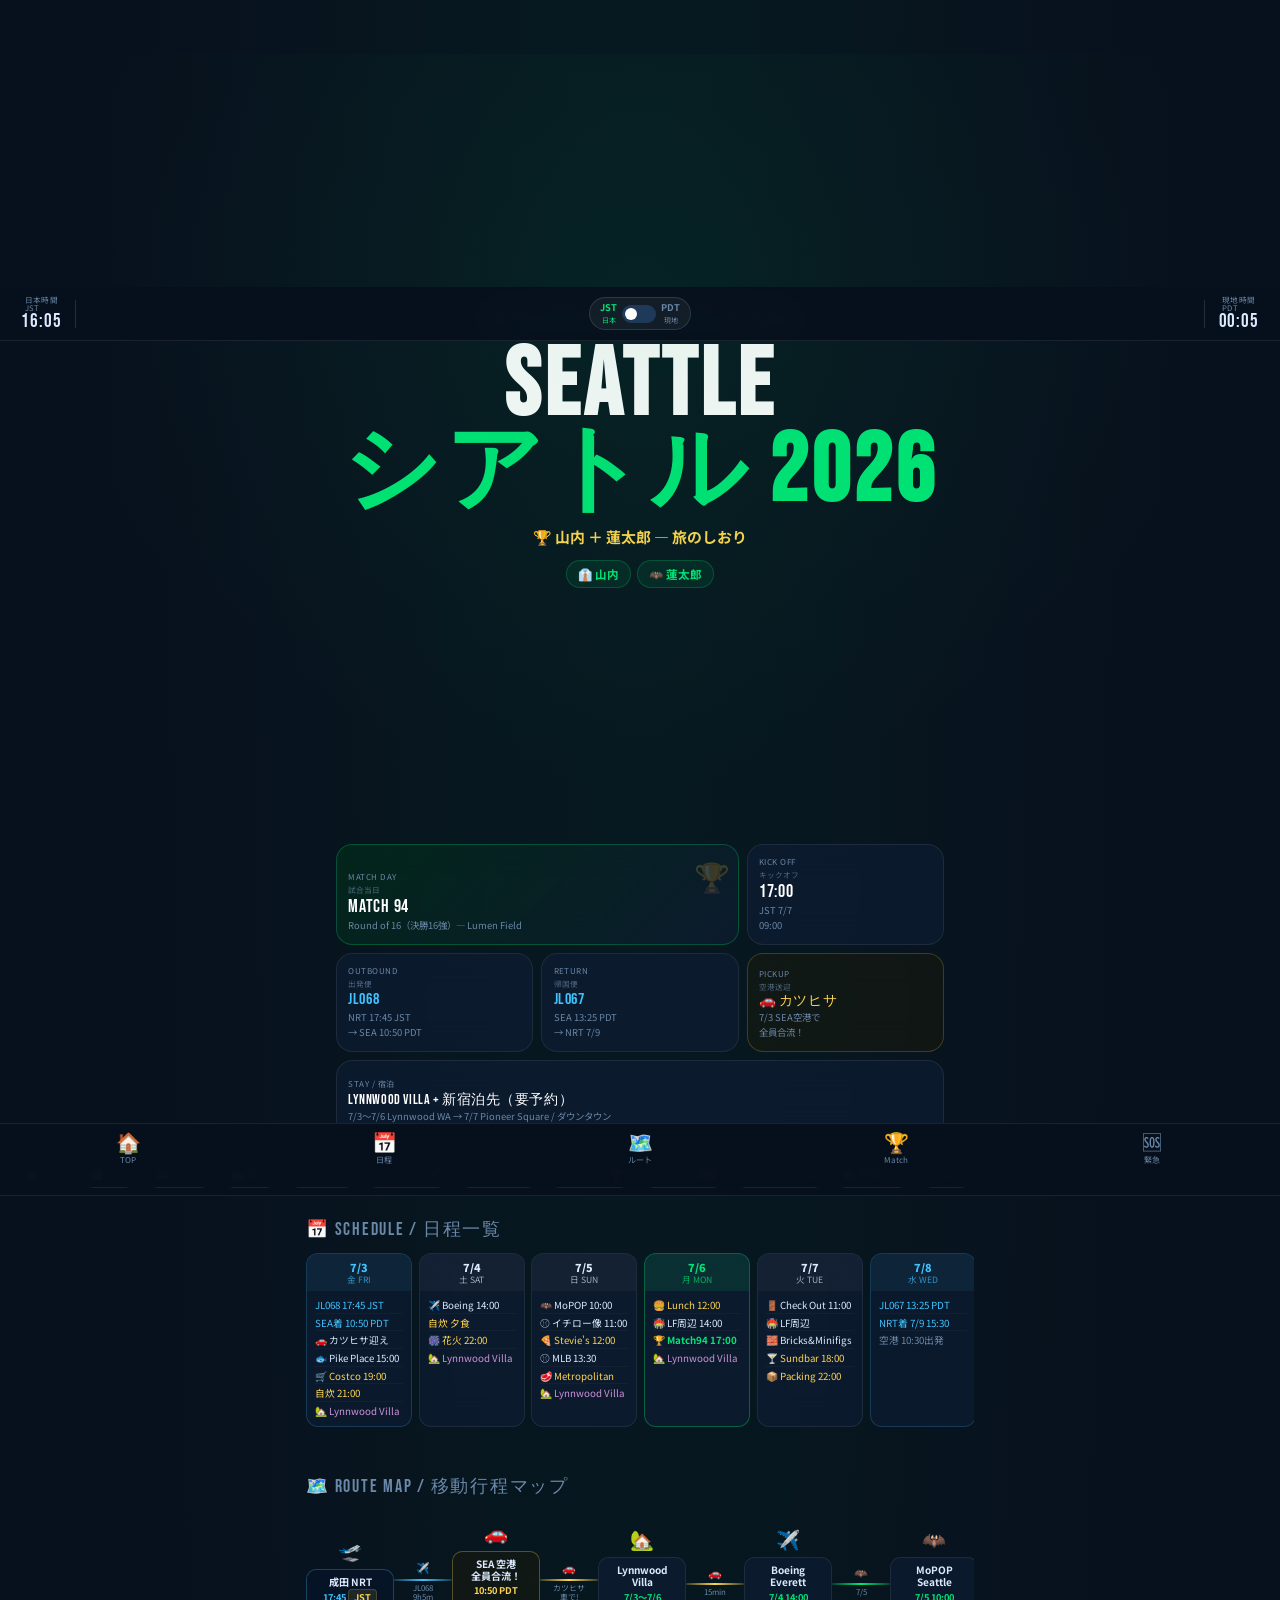
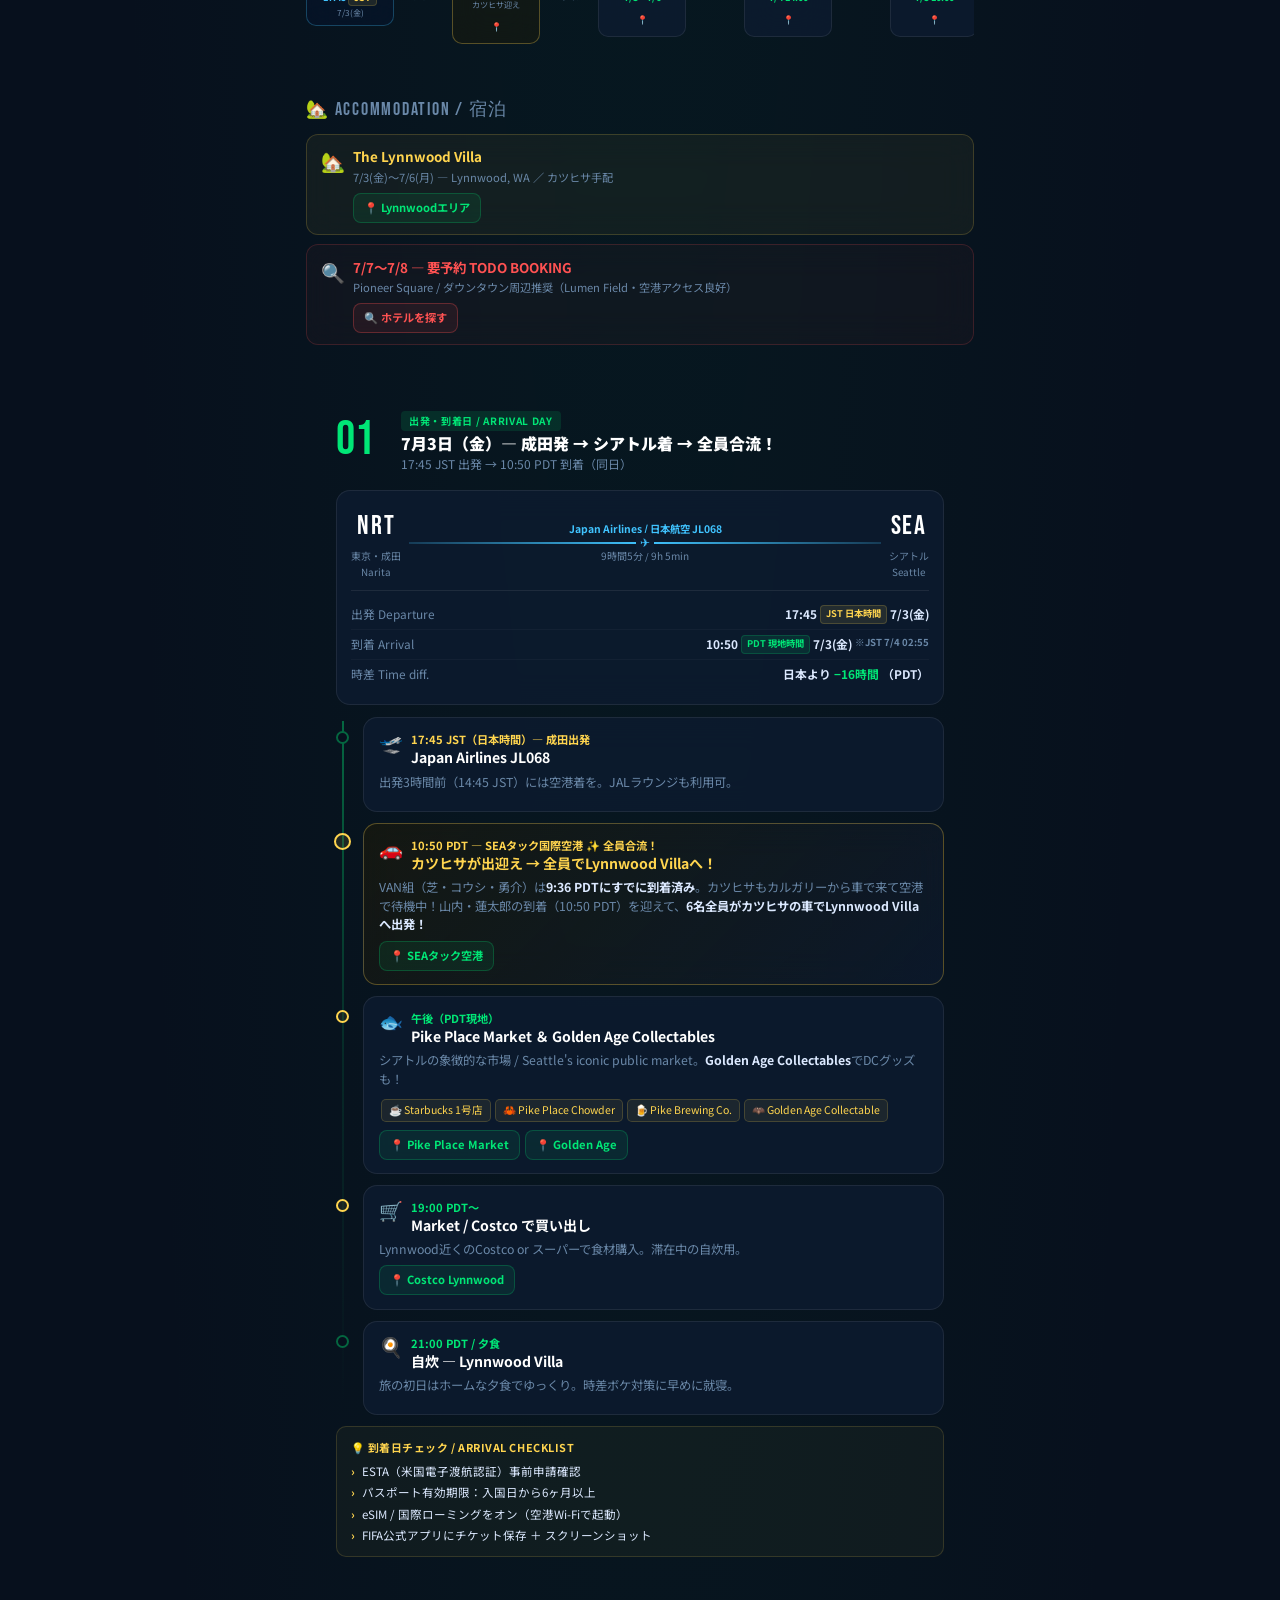
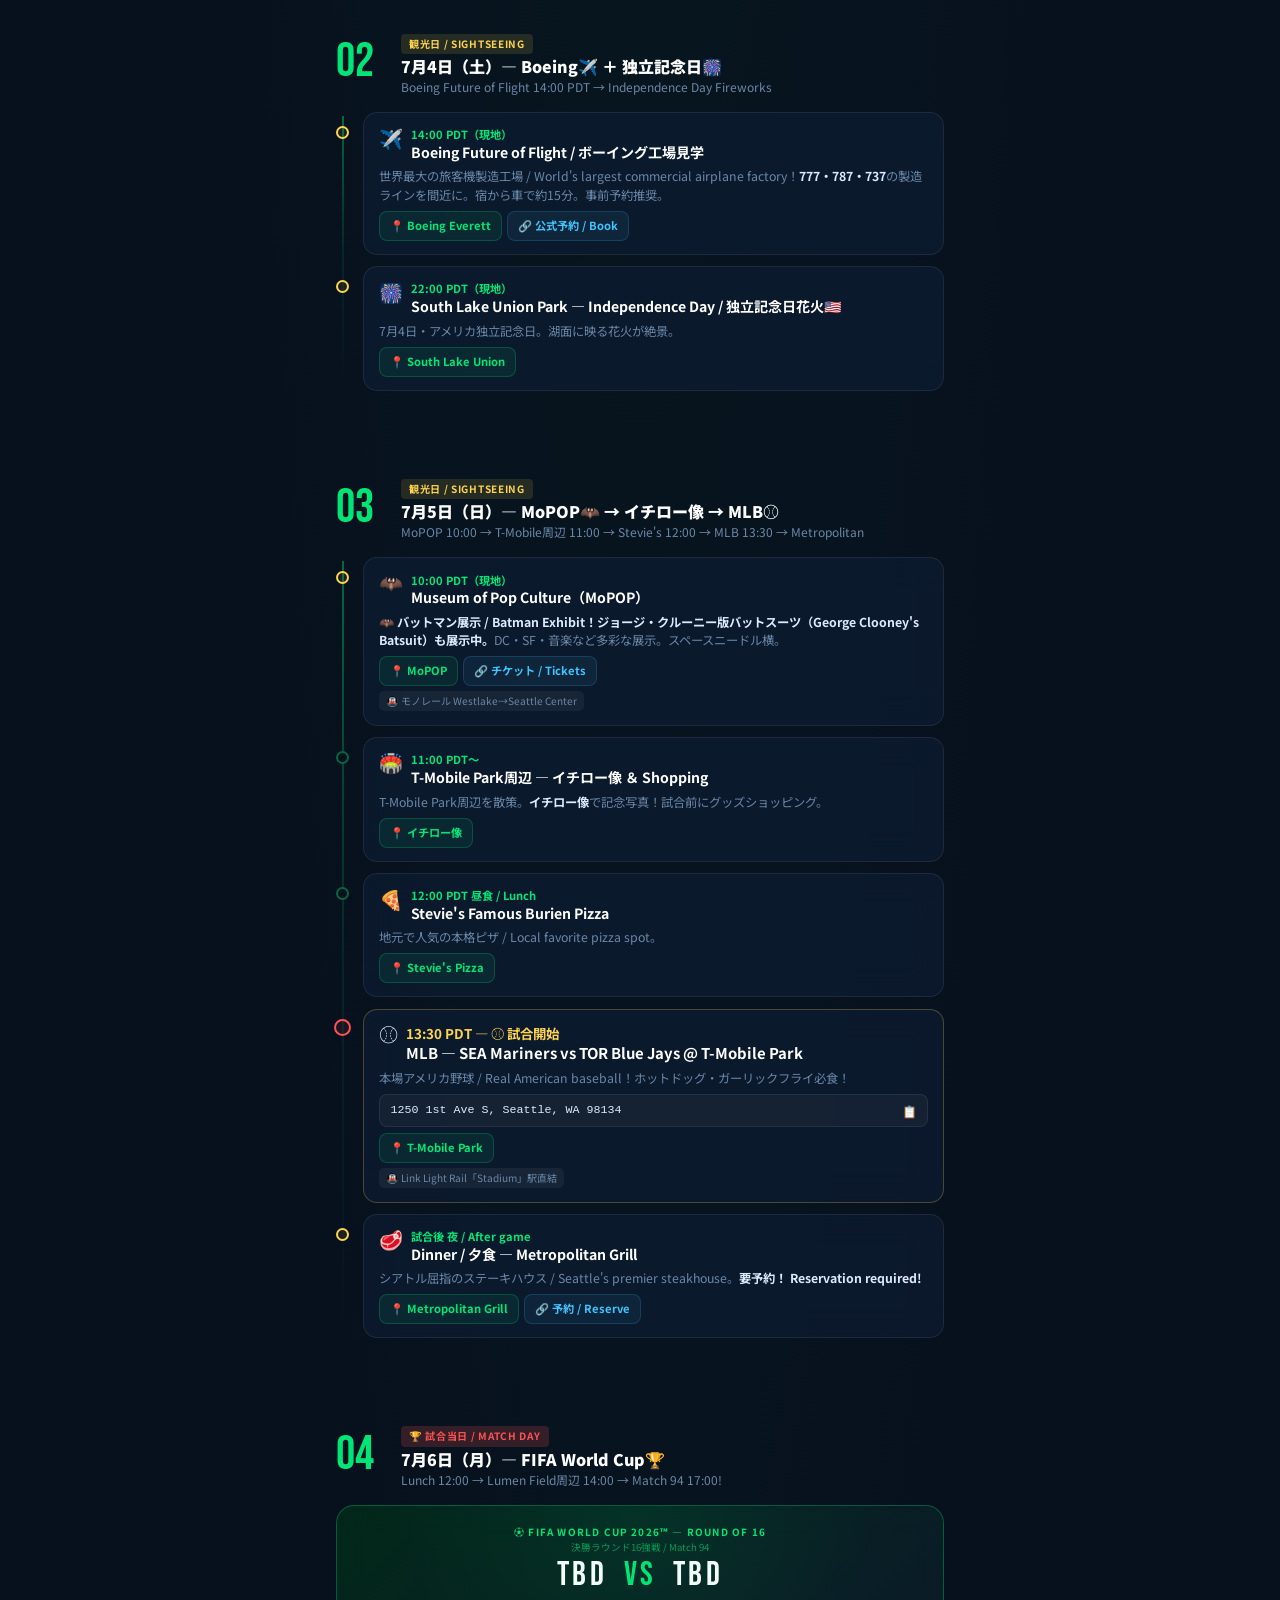
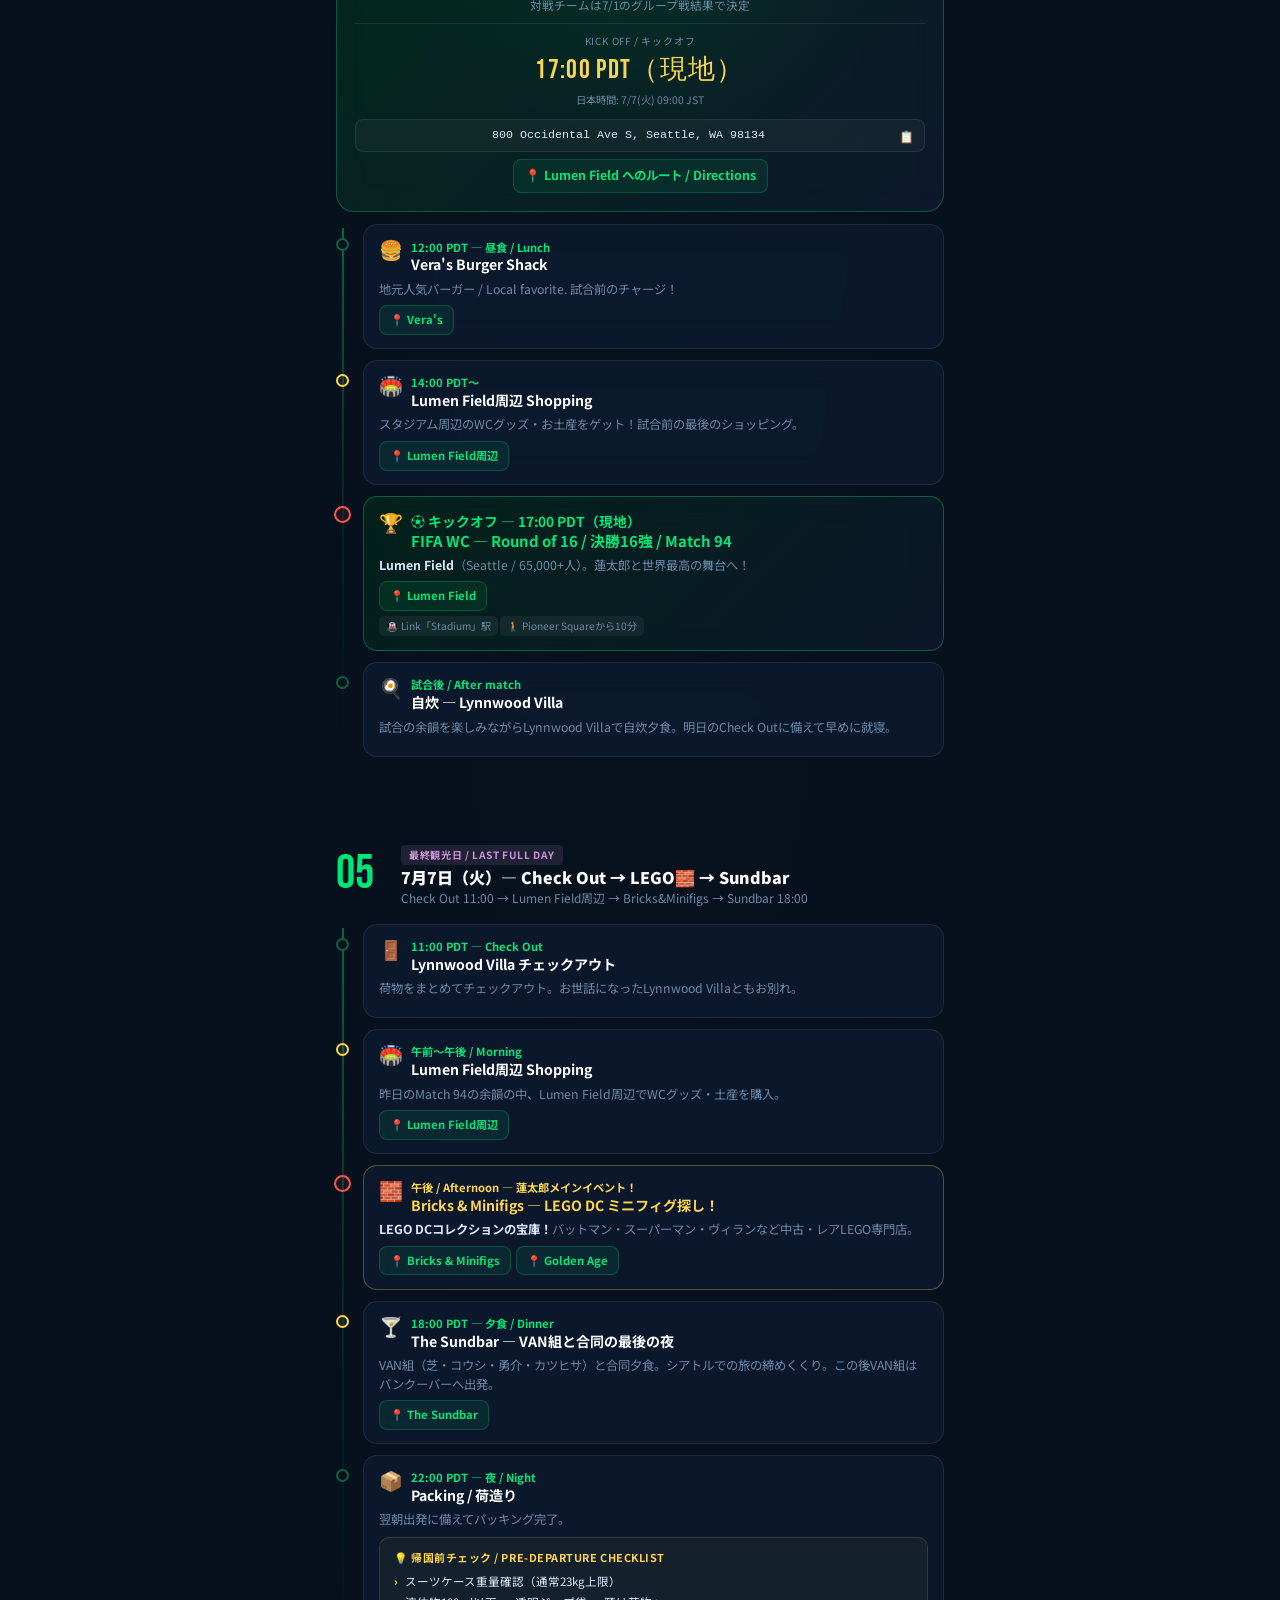
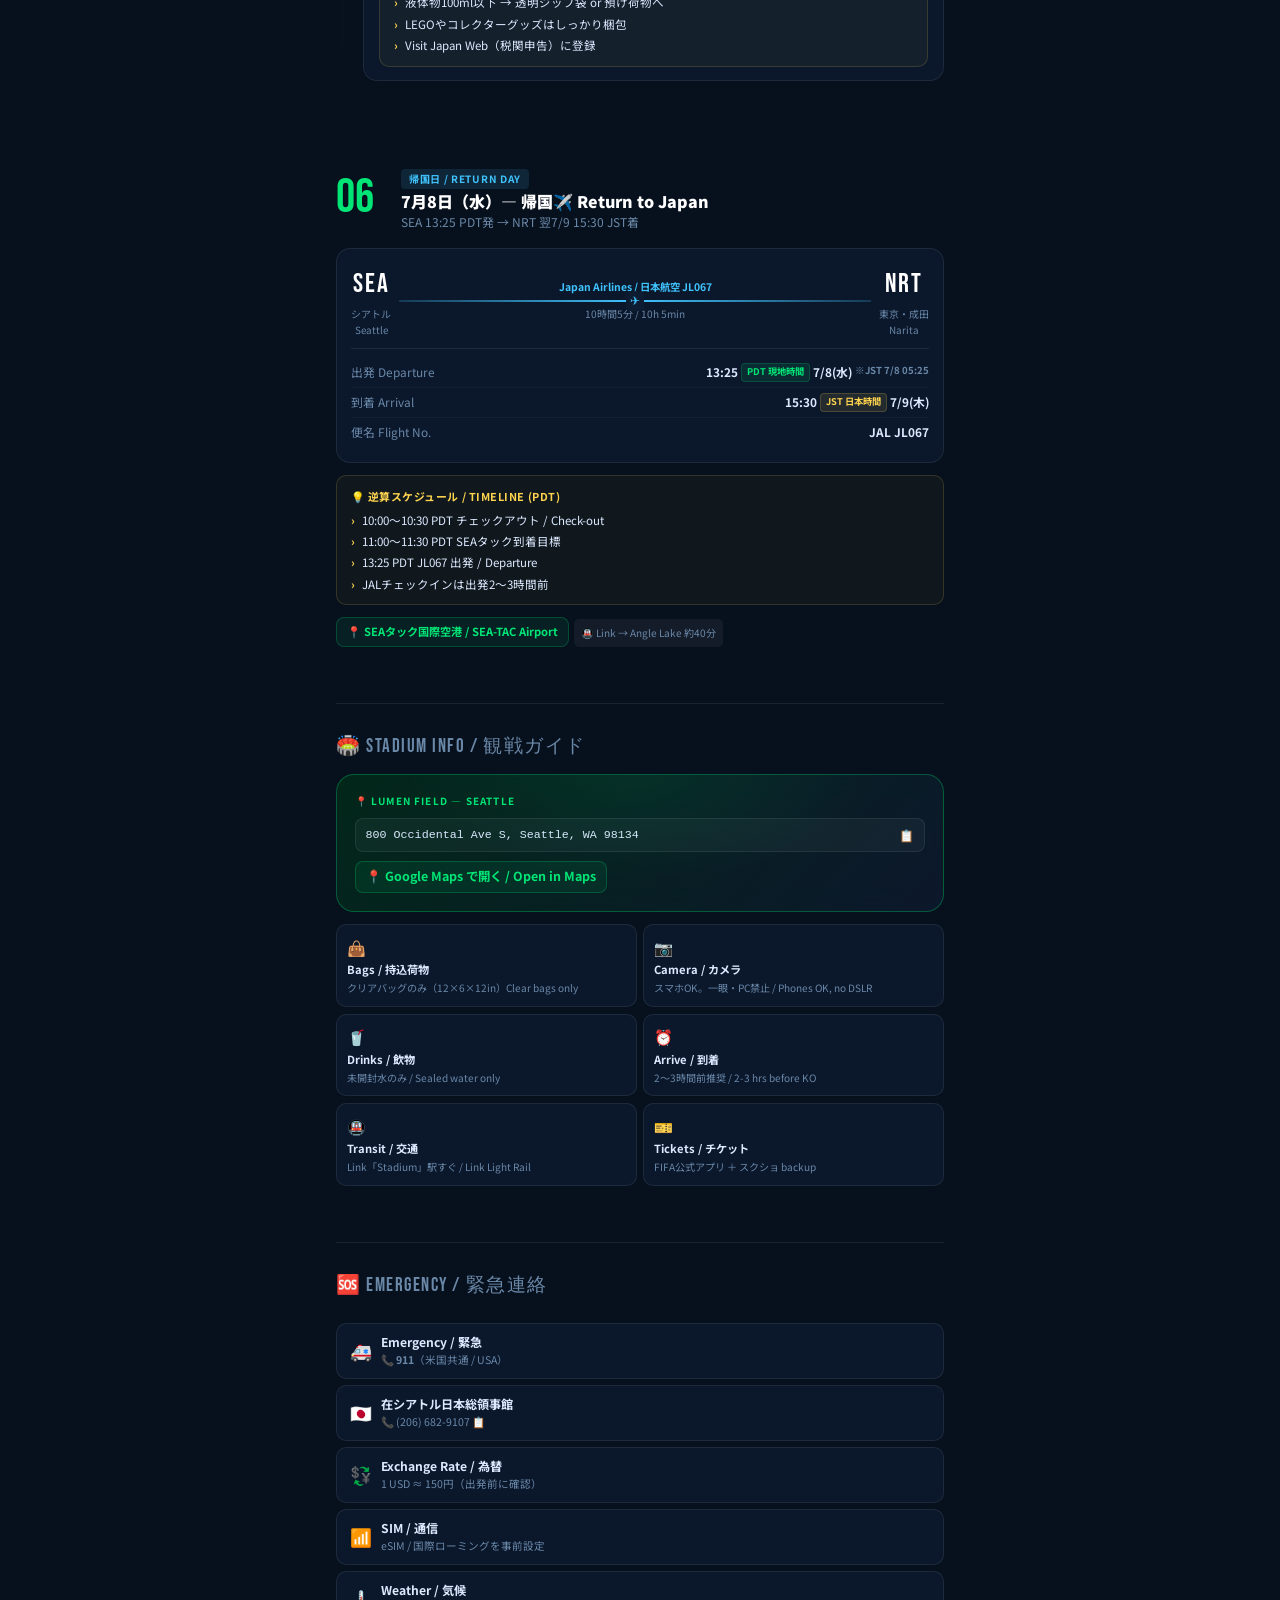
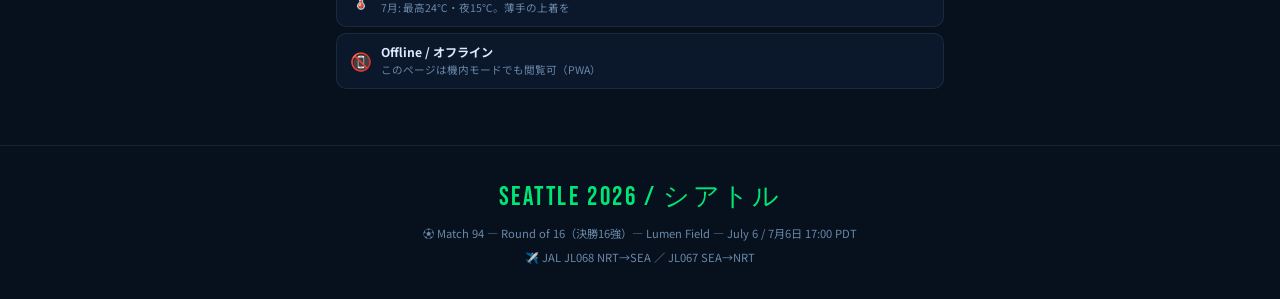
==== commit 36dac151: "fixキャッシュクリア修正" ====
--- a/seattle/index.html
+++ b/seattle/index.html
@@ -60,7 +60,7 @@
 .bn-ic{font-size:1.25rem;line-height:1;}
 
 /* ─── HERO ─── */
-.hero{position:relative;min-height:48svh;display:flex;flex-direction:column;
+.hero{position:relative;min-height:calc(100svh - var(--sb-h) - var(--bn-h));display:flex;flex-direction:column;
   align-items:center;justify-content:center;text-align:center;padding:2rem 1.5rem 1.8rem;overflow:hidden;}
 .hero::before{content:'';position:absolute;inset:0;
   background:radial-gradient(ellipse at 50% 30%,rgba(0,120,70,.1),transparent 65%);pointer-events:none;}
@@ -384,7 +384,9 @@
           <div class="si tr">JL068 17:45 JST</div>
           <div class="si tr">SEA着 10:50 PDT</div>
           <div class="si hl">🚗 カツヒサ迎え</div>
-          <div class="si hl">🐟 Pike Place</div>
+          <div class="si hl">🐟 Pike Place 15:00</div>
+          <div class="si food">🛒 Costco 19:00</div>
+          <div class="si food">自炊 21:00</div>
           <div class="si acc">🏡 Lynnwood Villa</div>
         </div>
       </div>
@@ -392,6 +394,7 @@
         <div class="day-head">7/4<div class="dow">土 SAT</div></div>
         <div class="day-body">
           <div class="si hl">✈️ Boeing 14:00</div>
+          <div class="si food">自炊 夕食</div>
           <div class="si food">🎆 花火 22:00</div>
           <div class="si acc">🏡 Lynnwood Villa</div>
         </div>
@@ -400,6 +403,8 @@
         <div class="day-head">7/5<div class="dow">日 SUN</div></div>
         <div class="day-body">
           <div class="si hl">🦇 MoPOP 10:00</div>
+          <div class="si hl">⚾ イチロー像 11:00</div>
+          <div class="si food">🍕 Stevie's 12:00</div>
           <div class="si hl">⚾ MLB 13:30</div>
           <div class="si food">🥩 Metropolitan</div>
           <div class="si acc">🏡 Lynnwood Villa</div>
@@ -408,18 +413,20 @@
       <div class="day-col match-day" id="sc-d4">
         <div class="day-head">7/6<div class="dow">月 MON</div></div>
         <div class="day-body">
-          <div class="si food">🍔 Vera's Burger</div>
-          <div class="si acc">🏠 新宿泊先IN</div>
+          <div class="si food">🍔 Lunch 12:00</div>
+          <div class="si hl">🏟️ LF周辺 14:00</div>
           <div class="si match">🏆 Match94 17:00</div>
+          <div class="si acc">🏡 Lynnwood Villa</div>
         </div>
       </div>
       <div class="day-col" id="sc-d5">
         <div class="day-head">7/7<div class="dow">火 TUE</div></div>
         <div class="day-body">
-          <div class="si hl">🧱 Bricks&Minifigs</div>
-          <div class="si hl">🛍️ お土産</div>
-          <div class="si food">🍸 Sundbar</div>
-          <div class="si acc">🏠 新宿泊先</div>
+          <div class="si hl">🚪 Check Out 11:00</div>
+          <div class="si hl">🏟️ LF周辺</div>
+          <div class="si hl">🧱 Bricks&amp;Minifigs</div>
+          <div class="si food">🍸 Sundbar 18:00</div>
+          <div class="si food">📦 Packing 22:00</div>
         </div>
       </div>
       <div class="day-col travel-day" id="sc-d6">
@@ -501,7 +508,9 @@
 
     <div class="tl-item"><div class="dot gold"></div><div class="card katu-card"><div class="card-h"><div class="c-ic">🚗</div><div><div class="c-time" style="color:var(--gold)">10:50 PDT — SEAタック国際空港 ✨ 全員合流！</div><div class="c-t" style="color:var(--gold)">カツヒサが出迎え → 全員でLynnwood Villaへ！</div></div></div><div class="c-d">VAN組（芝・コウシ・勇介）は<strong>9:36 PDTにすでに到着済み</strong>。カツヒサもカルガリーから車で来て空港で待機中！山内・蓮太郎の到着（10:50 PDT）を迎えて、<strong>6名全員がカツヒサの車でLynnwood Villaへ出発！</strong></div><div class="bgrp"><a class="mbtn" href="https://maps.google.com/maps?daddr=Seattle-Tacoma+International+Airport" target="_blank">📍 SEAタック空港</a></div></div></div>
 
-    <div class="tl-item"><div class="dot g"></div><div class="card"><div class="card-h"><div class="c-ic">🐟</div><div><div class="c-time pdt"><span class="t-pdt">午後 / Afternoon</span><span class="t-jst">午後 PDT（現地）</span></div><div class="c-t">Pike Place Market ＆ Golden Age Collectables</div></div></div><div class="c-d">シアトルの象徴的な市場 / Seattle's iconic public market。<strong>Golden Age Collectables</strong>でDCグッズも！</div><div style="margin-bottom:.4rem"><span class="ftag">☕ Starbucks 1号店 / 1st Store</span><span class="ftag">🦀 Pike Place Chowder</span></div><div class="bgrp"><a class="mbtn" href="https://maps.google.com/maps?daddr=Pike+Place+Market+Seattle" target="_blank">📍 Pike Place Market</a><a class="mbtn" href="https://maps.google.com/maps?daddr=Golden+Age+Collectables+Seattle" target="_blank">📍 Golden Age</a></div></div></div>
+    <div class="tl-item"><div class="dot g"></div><div class="card"><div class="card-h"><div class="c-ic">🐟</div><div><div class="c-time pdt"><span class="t-pdt">15:00 PDT〜 / Afternoon</span><span class="t-jst">午後（PDT現地）</span></div><div class="c-t">Pike Place Market ＆ Golden Age Collectables</div></div></div><div class="c-d">シアトルの象徴的な市場 / Seattle's iconic public market。<strong>Golden Age Collectables</strong>でDCグッズも！</div><div style="margin:.3rem 0"><span class="ftag">☕ Starbucks 1号店</span><span class="ftag">🦀 Pike Place Chowder</span><span class="ftag">🍺 Pike Brewing Co.</span><span class="ftag">🦇 Golden Age Collectable</span></div><div class="bgrp"><a class="mbtn" href="https://maps.google.com/maps?daddr=Pike+Place+Market+Seattle" target="_blank">📍 Pike Place Market</a><a class="mbtn" href="https://maps.google.com/maps?daddr=Golden+Age+Collectables+Seattle" target="_blank">📍 Golden Age</a></div></div></div>
+    <div class="tl-item"><div class="dot g"></div><div class="card"><div class="card-h"><div class="c-ic">🛒</div><div><div class="c-time pdt">19:00 PDT〜</div><div class="c-t">Market / Costco で買い出し</div></div></div><div class="c-d">Lynnwood近くのCostco or スーパーで食材購入。滞在中の自炊用。</div><div class="bgrp"><a class="mbtn" href="https://maps.google.com/maps?daddr=Costco+Lynnwood+WA" target="_blank">📍 Costco Lynnwood</a></div></div></div>
+    <div class="tl-item"><div class="dot"></div><div class="card"><div class="card-h"><div class="c-ic">🍳</div><div><div class="c-time pdt">21:00 PDT / 夕食</div><div class="c-t">自炊 — Lynnwood Villa</div></div></div><div class="c-d">旅の初日はホームな夕食でゆっくり。時差ボケ対策に早めに就寝。</div></div></div>
   </div>
   <div class="tips"><h4>💡 到着日チェック / Arrival Checklist</h4><ul><li>ESTA（米国電子渡航認証）事前申請確認</li><li>パスポート有効期限：入国日から6ヶ月以上</li><li>eSIM / 国際ローミングをオン（空港Wi-Fiで起動）</li><li>FIFA公式アプリにチケット保存 ＋ スクリーンショット</li></ul></div>
 </section>
@@ -517,9 +526,10 @@
 
 <!-- DAY 3 -->
 <section class="sec" id="day3">
-  <div class="sec-header"><div class="day-num">03</div><div class="day-meta"><div class="dlbl l-exp">観光日 / Sightseeing</div><h2>7月5日（日）— MoPOP🦇 → MLB⚾</h2><p>Batman exhibit → Ichiro statue → Mariners game</p></div></div>
+  <div class="sec-header"><div class="day-num">03</div><div class="day-meta"><div class="dlbl l-exp">観光日 / Sightseeing</div><h2>7月5日（日）— MoPOP🦇 → イチロー像 → MLB⚾</h2><p>MoPOP 10:00 → T-Mobile周辺 11:00 → Stevie's 12:00 → MLB 13:30 → Metropolitan</p></div></div>
   <div class="tl">
     <div class="tl-item"><div class="dot g"></div><div class="card"><div class="card-h"><div class="c-ic">🦇</div><div><div class="c-time pdt"><span class="t-pdt">10:00 PDT〜</span><span class="t-jst">10:00 PDT（現地）</span></div><div class="c-t">Museum of Pop Culture（MoPOP）</div></div></div><div class="c-d"><strong>🦇 バットマン展示 / Batman Exhibit！ジョージ・クルーニー版バットスーツ（George Clooney's Batsuit）も展示中。</strong>DC・SF・音楽など多彩な展示。スペースニードル横。</div><div class="bgrp"><a class="mbtn" href="https://maps.google.com/maps?daddr=Museum+of+Pop+Culture+Seattle+Center" target="_blank">📍 MoPOP</a><a class="lbtn" href="https://www.mopop.org" target="_blank">🔗 チケット / Tickets</a></div><span class="tbadge">🚇 モノレール Westlake→Seattle Center</span></div></div>
+    <div class="tl-item"><div class="dot"></div><div class="card"><div class="card-h"><div class="c-ic">🏟️</div><div><div class="c-time pdt">11:00 PDT〜</div><div class="c-t">T-Mobile Park周辺 — イチロー像 ＆ Shopping</div></div></div><div class="c-d">T-Mobile Park周辺を散策。<strong>イチロー像</strong>で記念写真！試合前にグッズショッピング。</div><div class="bgrp"><a class="mbtn" href="https://maps.google.com/maps?daddr=Ichiro+Suzuki+Statue+Seattle" target="_blank">📍 イチロー像</a></div></div></div>
     <div class="tl-item"><div class="dot"></div><div class="card"><div class="card-h"><div class="c-ic">🍕</div><div><div class="c-time pdt">12:00 PDT 昼食 / Lunch</div><div class="c-t">Stevie's Famous Burien Pizza</div></div></div><div class="c-d">地元で人気の本格ピザ / Local favorite pizza spot。</div><div class="bgrp"><a class="mbtn" href="https://maps.google.com/maps?daddr=Stevie%27s+Famous+Burien+Pizza" target="_blank">📍 Stevie's Pizza</a></div></div></div>
     <div class="tl-item"><div class="dot r"></div><div class="card" style="border-color:rgba(255,213,79,.25)"><div class="card-h"><div class="c-ic">⚾</div><div><div class="c-time" style="color:var(--gold);font-size:.84rem"><span class="t-pdt">13:30 PDT — ⚾ PLAY BALL!</span><span class="t-jst">13:30 PDT — ⚾ 試合開始</span></div><div class="c-t" style="font-size:.93rem">MLB — SEA Mariners vs TOR Blue Jays @ T-Mobile Park</div></div></div><div class="c-d">本場アメリカ野球 / Real American baseball！ホットドッグ・ガーリックフライ必食！</div><div onclick="copyText('T-Mobile Park, 1250 1st Ave S, Seattle, WA 98134')" class="copy-row"><span class="copy-val">1250 1st Ave S, Seattle, WA 98134</span><span class="copy-ic">📋</span></div><div class="bgrp"><a class="mbtn" href="https://maps.google.com/maps?daddr=T-Mobile+Park+Seattle" target="_blank">📍 T-Mobile Park</a></div><span class="tbadge">🚇 Link Light Rail「Stadium」駅直結</span></div></div>
     <div class="tl-item"><div class="dot g"></div><div class="card"><div class="card-h"><div class="c-ic">🥩</div><div><div class="c-time pdt">試合後 夜 / After game</div><div class="c-t">Dinner / 夕食 — Metropolitan Grill</div></div></div><div class="c-d">シアトル屈指のステーキハウス / Seattle's premier steakhouse。<strong>要予約！ Reservation required!</strong></div><div class="bgrp"><a class="mbtn" href="https://maps.google.com/maps?daddr=Metropolitan+Grill+Seattle" target="_blank">📍 Metropolitan Grill</a><a class="lbtn" href="https://www.themetropolitangrill.com" target="_blank">🔗 予約 / Reserve</a></div></div></div>
@@ -528,7 +538,7 @@
 
 <!-- DAY 4 -->
 <section class="sec" id="day4">
-  <div class="sec-header"><div class="day-num">04</div><div class="day-meta"><div class="dlbl l-mat">🏆 試合当日 / Match Day</div><h2>7月6日（月）— FIFA World Cup🏆</h2><p>Vera's Burger → Check-in → Match 94 Kick Off!</p></div></div>
+  <div class="sec-header"><div class="day-num">04</div><div class="day-meta"><div class="dlbl l-mat">🏆 試合当日 / Match Day</div><h2>7月6日（月）— FIFA World Cup🏆</h2><p>Lunch 12:00 → Lumen Field周辺 14:00 → Match 94 17:00!</p></div></div>
   <div class="match-card">
     <div class="ml">⚽ FIFA WORLD CUP 2026™ — ROUND OF 16</div>
     <div class="ml-ja">決勝ラウンド16強戦 / Match 94</div>
@@ -544,21 +554,22 @@
     <div style="margin-top:.45rem"><a class="mbtn" href="https://maps.google.com/maps?daddr=Lumen+Field+800+Occidental+Ave+S+Seattle" target="_blank" style="font-size:.78rem;padding:6px 11px">📍 Lumen Field へのルート / Directions</a></div>
   </div>
   <div class="tl">
-    <div class="tl-item"><div class="dot"></div><div class="card"><div class="card-h"><div class="c-ic">🍔</div><div><div class="c-time pdt">昼食 / Lunch</div><div class="c-t">Vera's Burger Shack</div></div></div><div class="c-d">地元人気バーガー / Local favorite. 試合前のチャージ！</div><div class="bgrp"><a class="mbtn" href="https://maps.google.com/maps?daddr=Vera%27s+Burger+Shack+Seattle" target="_blank">📍 Vera's</a></div></div></div>
-    <div class="tl-item"><div class="dot todo"></div><div class="card todo-card"><div class="card-h"><div class="c-ic">🏠</div><div><div class="c-time todo">13:00 PDT — 要予約 TODO BOOKING</div><div class="c-t" style="color:var(--red)">新宿泊先チェックイン / Hotel Check-in</div></div></div><div class="c-d">Pioneer Square / ダウンタウン周辺。Lumen Fieldまで徒歩圏内が便利。</div><div class="bgrp"><a class="mbtn" href="https://www.google.com/maps/search/?api=1&query=hotels+Pioneer+Square+Seattle" target="_blank" style="border-color:rgba(255,82,82,.3);color:var(--red);background:rgba(255,82,82,.08)">🔍 ホテルを探す</a></div></div></div>
+    <div class="tl-item"><div class="dot"></div><div class="card"><div class="card-h"><div class="c-ic">🍔</div><div><div class="c-time pdt">12:00 PDT — 昼食 / Lunch</div><div class="c-t">Vera's Burger Shack</div></div></div><div class="c-d">地元人気バーガー / Local favorite. 試合前のチャージ！</div><div class="bgrp"><a class="mbtn" href="https://maps.google.com/maps?daddr=Vera%27s+Burger+Shack+Seattle" target="_blank">📍 Vera's</a></div></div></div>
+    <div class="tl-item"><div class="dot g"></div><div class="card"><div class="card-h"><div class="c-ic">🏟️</div><div><div class="c-time pdt">14:00 PDT〜</div><div class="c-t">Lumen Field周辺 Shopping</div></div></div><div class="c-d">スタジアム周辺のWCグッズ・お土産をゲット！試合前の最後のショッピング。</div><div class="bgrp"><a class="mbtn" href="https://maps.google.com/maps?daddr=Lumen+Field+Seattle" target="_blank">📍 Lumen Field周辺</a></div></div></div>
     <div class="tl-item"><div class="dot r"></div><div class="card" style="border-color:rgba(0,230,118,.35);background:linear-gradient(135deg,rgba(0,50,25,.5),rgba(15,28,50,.6))"><div class="card-h"><div class="c-ic">🏆</div><div><div class="c-time" style="font-size:.86rem;color:var(--green)"><span class="t-pdt">⚽ KICK OFF — 17:00 PDT</span><span class="t-jst">⚽ キックオフ — 17:00 PDT（現地）</span></div><div class="c-t" style="color:var(--green);font-size:.93rem">FIFA WC — Round of 16 / 決勝16強 / Match 94</div></div></div><div class="c-d"><strong>Lumen Field</strong>（Seattle / 65,000+人）。蓮太郎と世界最高の舞台へ！</div><div class="bgrp"><a class="mbtn" href="https://maps.google.com/maps?daddr=Lumen+Field+Seattle" target="_blank">📍 Lumen Field</a></div><span class="tbadge">🚇 Link「Stadium」駅</span><span class="tbadge">🚶 Pioneer Squareから10分</span></div></div>
+    <div class="tl-item"><div class="dot"></div><div class="card"><div class="card-h"><div class="c-ic">🍳</div><div><div class="c-time pdt">試合後 / After match</div><div class="c-t">自炊 — Lynnwood Villa</div></div></div><div class="c-d">試合の余韻を楽しみながらLynnwood Villaで自炊夕食。明日のCheck Outに備えて早めに就寝。</div></div></div>
   </div>
 </section>
 
 <!-- DAY 5 -->
 <section class="sec" id="day5">
-  <div class="sec-header"><div class="day-num">05</div><div class="day-meta"><div class="dlbl l-free">最終観光日 / Last Day</div><h2>7月7日（火）— LEGO🧱 ＋ Last Shopping</h2><p>Bricks & Minifigs（蓮太郎メイン！） → Sundbar</p></div></div>
+  <div class="sec-header"><div class="day-num">05</div><div class="day-meta"><div class="dlbl l-free">最終観光日 / Last Full Day</div><h2>7月7日（火）— Check Out → LEGO🧱 → Sundbar</h2><p>Check Out 11:00 → Lumen Field周辺 → Bricks&Minifigs → Sundbar 18:00</p></div></div>
   <div class="tl">
-    <div class="tl-item"><div class="dot todo"></div><div class="card todo-card"><div class="card-h"><div class="c-ic">🏠</div><div><div class="c-time todo">要確認 TODO</div><div class="c-t" style="color:var(--red)">ホテル確認 / Hotel Check</div></div></div><div class="c-d">前日7/6の宿の連泊 or 新規チェックイン。Pioneer Square近辺が便利。</div></div></div>
-    <div class="tl-item"><div class="dot r"></div><div class="card" style="border-color:rgba(255,213,79,.3)"><div class="card-h"><div class="c-ic">🧱</div><div><div class="c-time" style="color:var(--gold)">午前 / Morning — 蓮太郎メインイベント！</div><div class="c-t" style="color:var(--gold)">Bricks & Minifigs — LEGO DC ミニフィグ探し！</div></div></div><div class="c-d"><strong>LEGO DCコレクションの宝庫 / DC LEGO paradise！</strong>バットマン・スーパーマン・ヴィランなど中古・レアLEGO専門店。蓮太郎と掘り出し物を探そう！</div><div class="bgrp"><a class="mbtn" href="https://maps.google.com/maps?daddr=Bricks+and+Minifigs+Seattle" target="_blank">📍 Bricks & Minifigs</a></div><div class="tips"><h4>💡 LEGO Shopping Tips</h4><ul><li>中古ミニフィグは状態確認してから購入 / Check condition before buying</li><li>DCキャラは人気 → 早めに訪問を</li><li>Golden Age Collectablesも近くで合わせて寄ろう</li></ul></div></div></div>
-    <div class="tl-item"><div class="dot"></div><div class="card"><div class="card-h"><div class="c-ic">🛍️</div><div><div class="c-time pdt">午後 / Afternoon</div><div class="c-t">Last Shopping / 最後のお土産</div></div></div><div class="c-d">WC記念グッズ・Seattle土産はこの日が最後のチャンス！</div><div class="bgrp"><a class="mbtn" href="https://maps.google.com/maps?daddr=Golden+Age+Collectables+Seattle" target="_blank">📍 Golden Age Collectables</a></div></div></div>
-    <div class="tl-item"><div class="dot g"></div><div class="card"><div class="card-h"><div class="c-ic">🍸</div><div><div class="c-time pdt">夕食 / Dinner</div><div class="c-t">The Sundbar — Seattle最後の夜</div></div></div><div class="c-d">蓮太郎との旅の思い出の締めくくり。</div><div class="bgrp"><a class="mbtn" href="https://maps.google.com/maps?daddr=The+Sundbar+Seattle" target="_blank">📍 The Sundbar</a></div></div></div>
-    <div class="tl-item"><div class="dot"></div><div class="card"><div class="card-h"><div class="c-ic">📦</div><div><div class="c-time pdt">夜 / Night</div><div class="c-t">Packing / 荷造り</div></div></div><div class="c-d">翌朝出発に備えてパッキング完了。</div><div class="tips"><h4>💡 帰国前チェック / Pre-departure Checklist</h4><ul><li>スーツケース重量確認（通常23kg上限）</li><li>液体物100ml以下 → 透明ジップ袋 or 預け荷物へ</li><li>LEGOやコレクターグッズはしっかり梱包</li><li>Visit Japan Web（税関申告）に登録</li></ul></div></div></div>
+    <div class="tl-item"><div class="dot"></div><div class="card"><div class="card-h"><div class="c-ic">🚪</div><div><div class="c-time pdt">11:00 PDT — Check Out</div><div class="c-t">Lynnwood Villa チェックアウト</div></div></div><div class="c-d">荷物をまとめてチェックアウト。お世話になったLynnwood Villaともお別れ。</div></div></div>
+    <div class="tl-item"><div class="dot g"></div><div class="card"><div class="card-h"><div class="c-ic">🏟️</div><div><div class="c-time pdt">午前〜午後 / Morning</div><div class="c-t">Lumen Field周辺 Shopping</div></div></div><div class="c-d">昨日のMatch 94の余韻の中、Lumen Field周辺でWCグッズ・土産を購入。</div><div class="bgrp"><a class="mbtn" href="https://maps.google.com/maps?daddr=Lumen+Field+Seattle" target="_blank">📍 Lumen Field周辺</a></div></div></div>
+    <div class="tl-item"><div class="dot r"></div><div class="card" style="border-color:rgba(255,213,79,.3)"><div class="card-h"><div class="c-ic">🧱</div><div><div class="c-time" style="color:var(--gold)">午後 / Afternoon — 蓮太郎メインイベント！</div><div class="c-t" style="color:var(--gold)">Bricks & Minifigs — LEGO DC ミニフィグ探し！</div></div></div><div class="c-d"><strong>LEGO DCコレクションの宝庫！</strong>バットマン・スーパーマン・ヴィランなど中古・レアLEGO専門店。</div><div class="bgrp"><a class="mbtn" href="https://maps.google.com/maps?daddr=Bricks+and+Minifigs+Seattle" target="_blank">📍 Bricks & Minifigs</a><a class="mbtn" href="https://maps.google.com/maps?daddr=Golden+Age+Collectables+Seattle" target="_blank">📍 Golden Age</a></div></div></div>
+    <div class="tl-item"><div class="dot g"></div><div class="card"><div class="card-h"><div class="c-ic">🍸</div><div><div class="c-time pdt">18:00 PDT — 夕食 / Dinner</div><div class="c-t">The Sundbar — VAN組と合同の最後の夜</div></div></div><div class="c-d">VAN組（芝・コウシ・勇介・カツヒサ）と合同夕食。シアトルでの旅の締めくくり。この後VAN組はバンクーバーへ出発。</div><div class="bgrp"><a class="mbtn" href="https://maps.google.com/maps?daddr=The+Sundbar+Seattle" target="_blank">📍 The Sundbar</a></div></div></div>
+    <div class="tl-item"><div class="dot"></div><div class="card"><div class="card-h"><div class="c-ic">📦</div><div><div class="c-time pdt">22:00 PDT — 夜 / Night</div><div class="c-t">Packing / 荷造り</div></div></div><div class="c-d">翌朝出発に備えてパッキング完了。</div><div class="tips"><h4>💡 帰国前チェック / Pre-departure Checklist</h4><ul><li>スーツケース重量確認（通常23kg上限）</li><li>液体物100ml以下 → 透明ジップ袋 or 預け荷物へ</li><li>LEGOやコレクターグッズはしっかり梱包</li><li>Visit Japan Web（税関申告）に登録</li></ul></div></div></div>
   </div>
 </section>
 
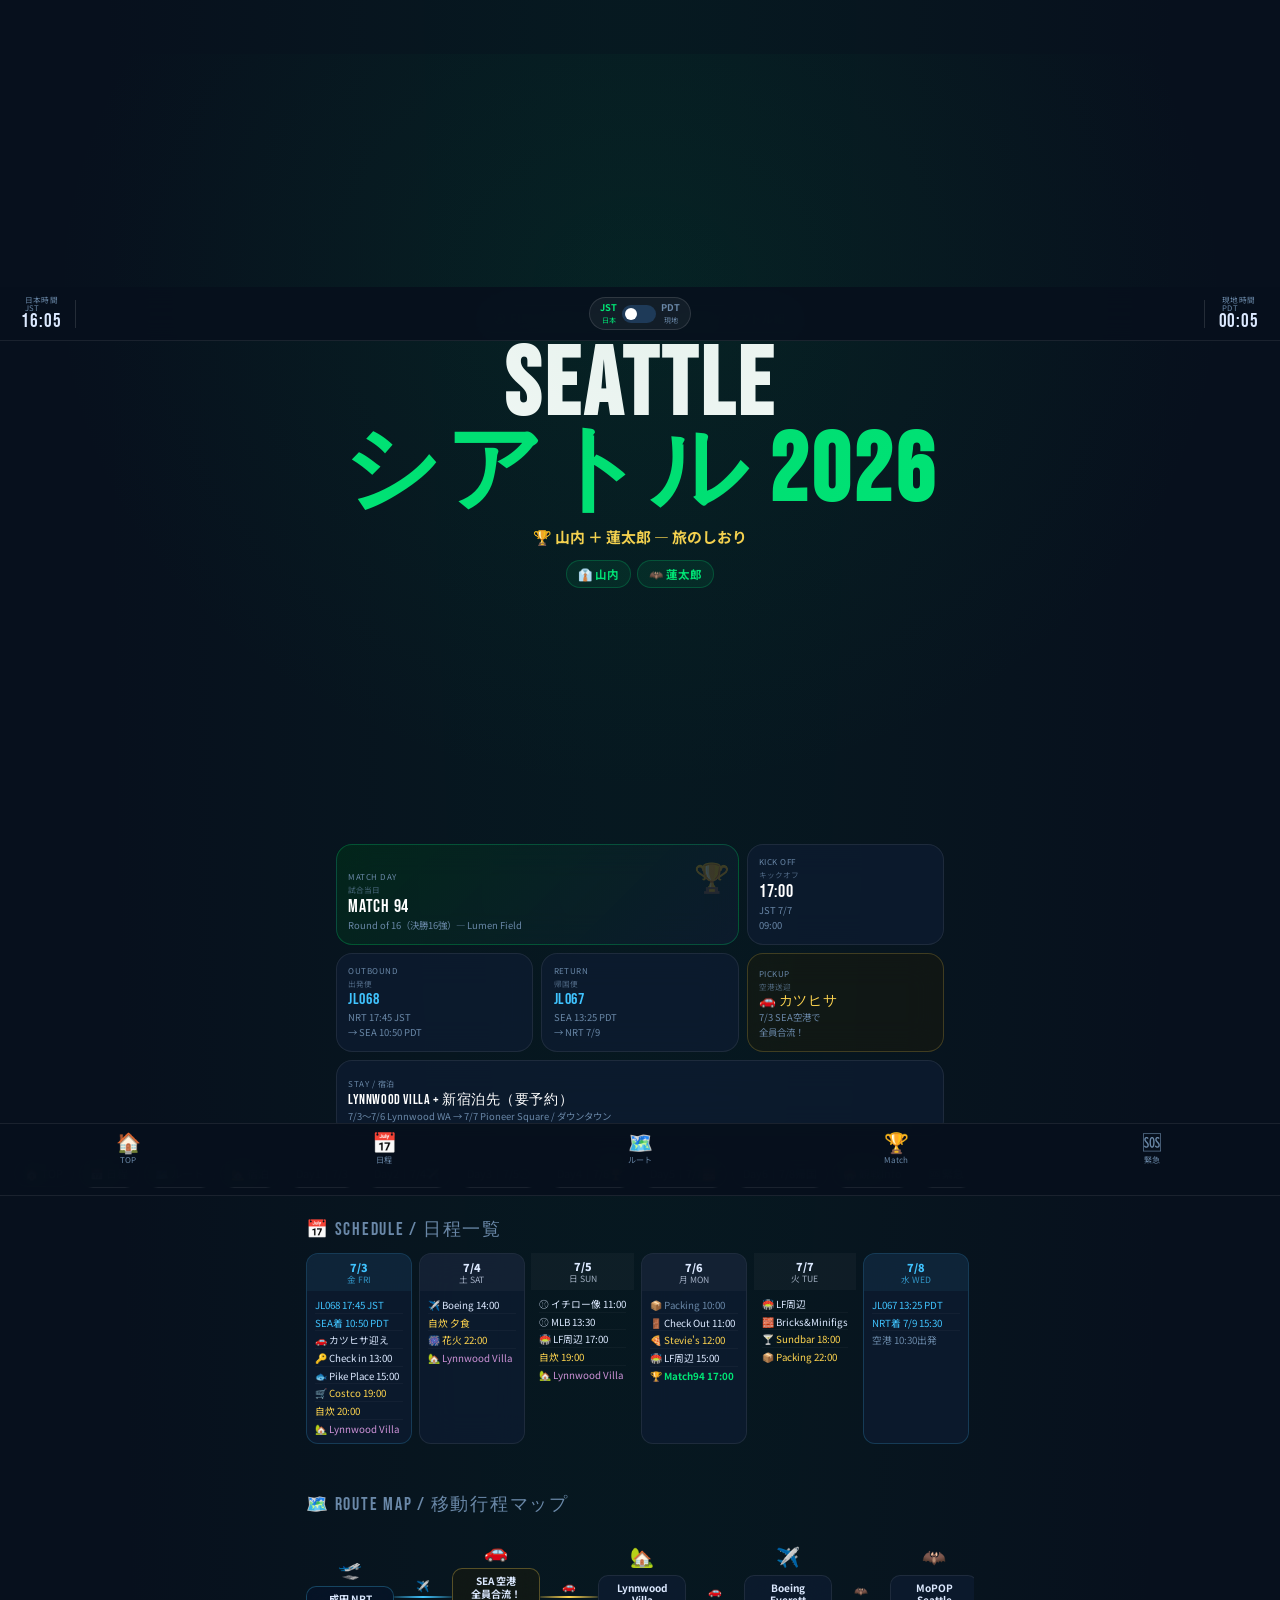
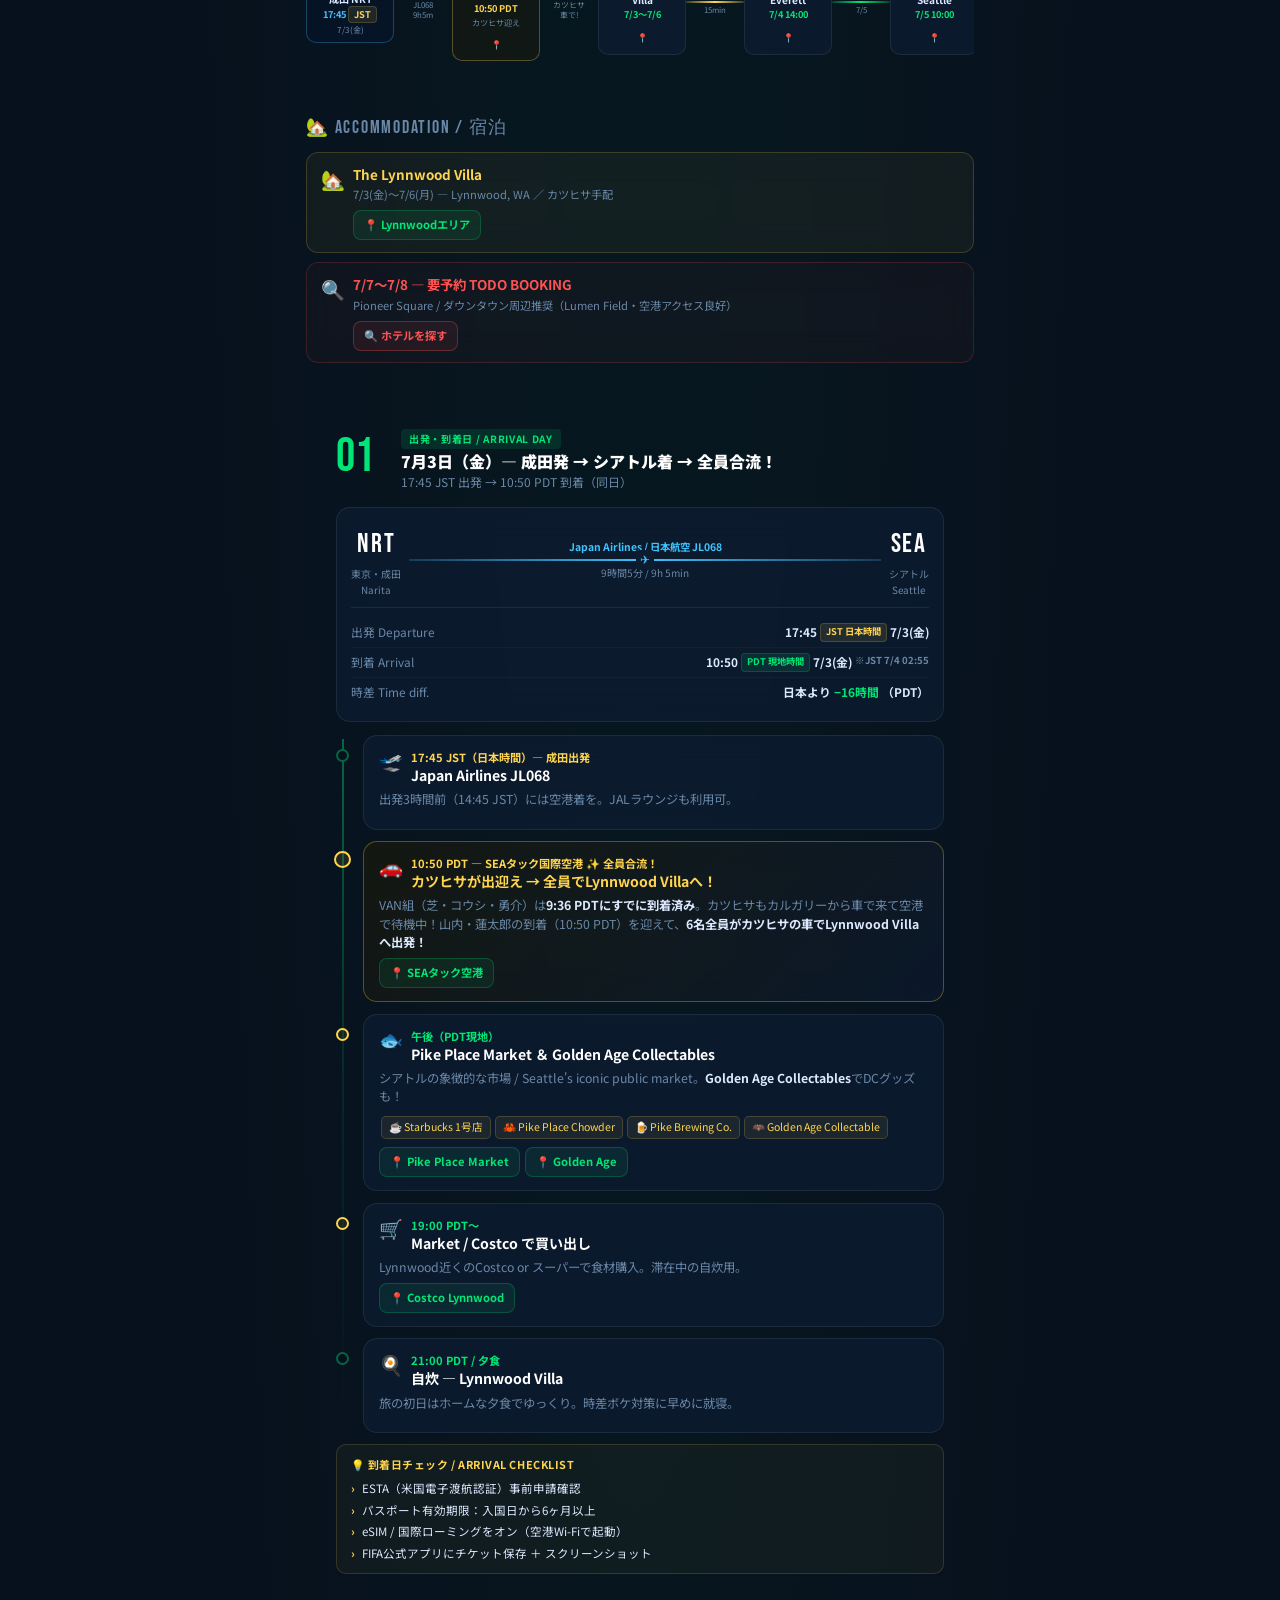
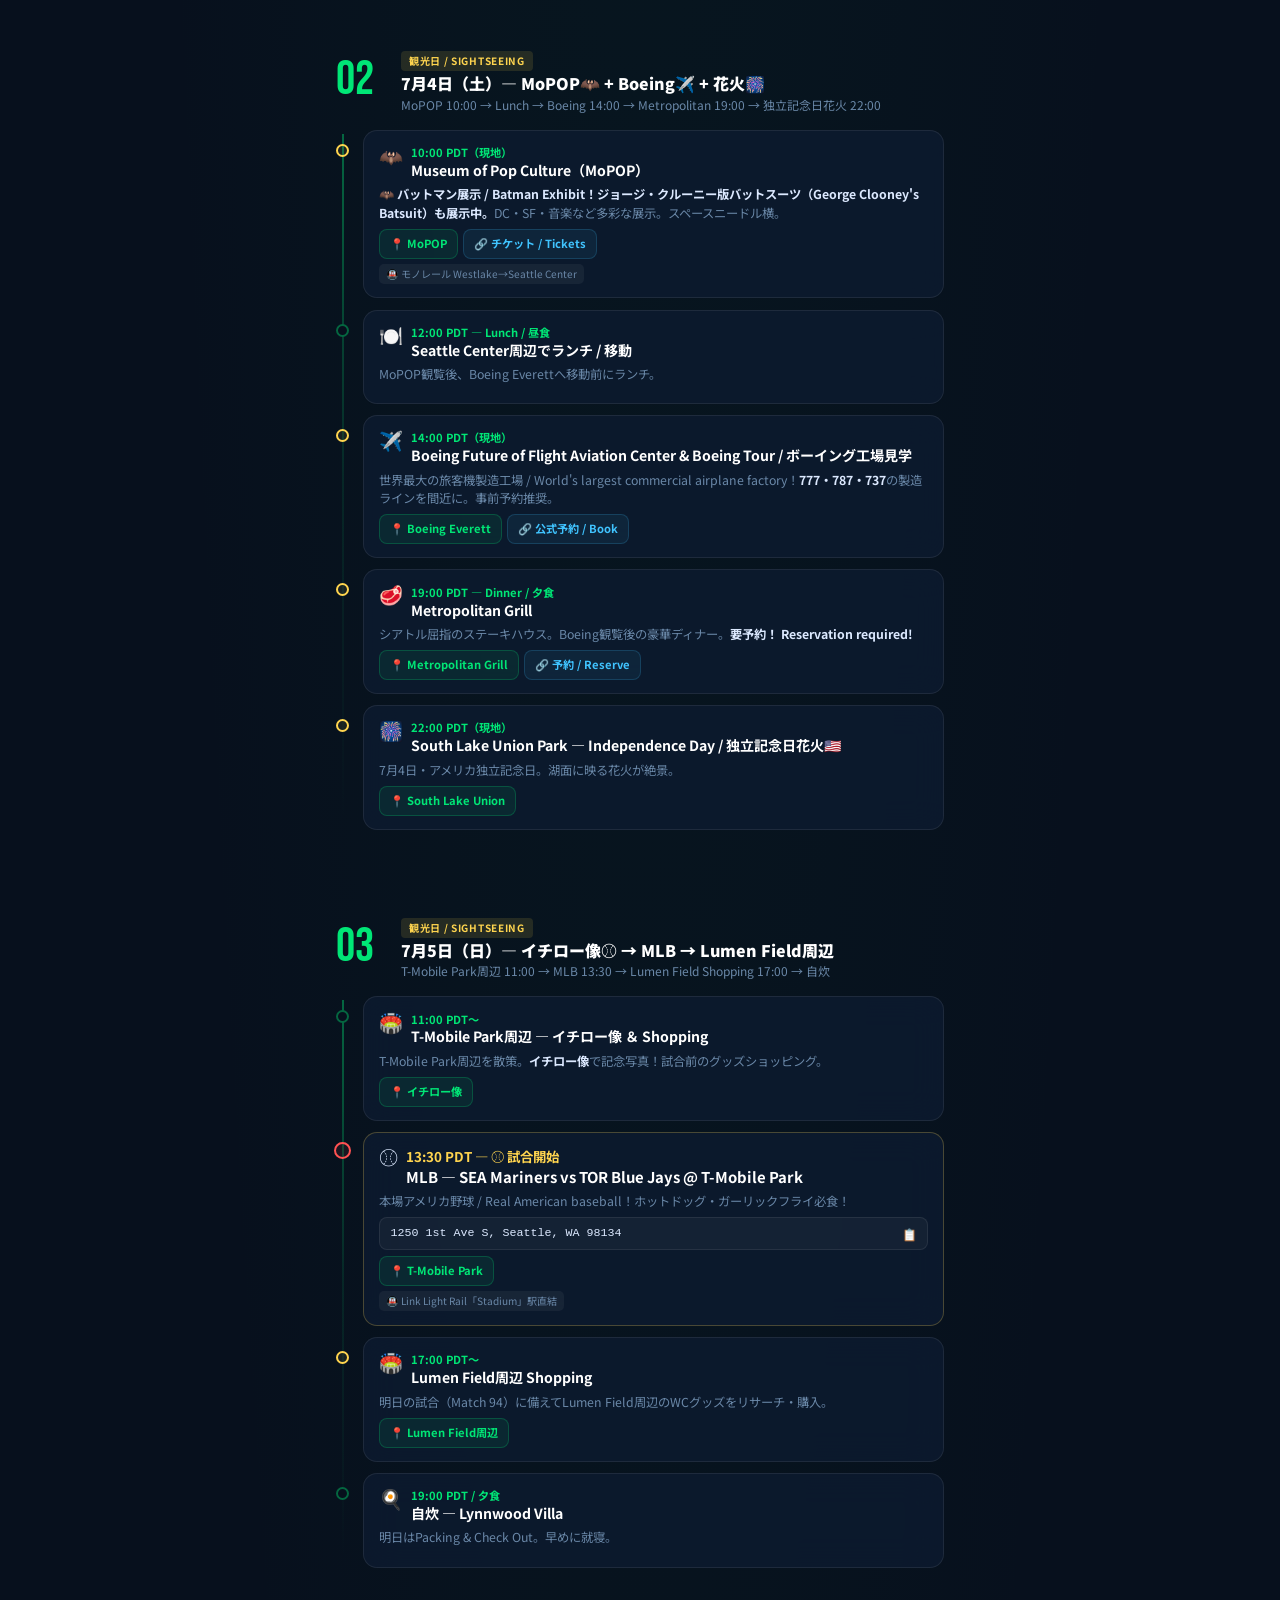
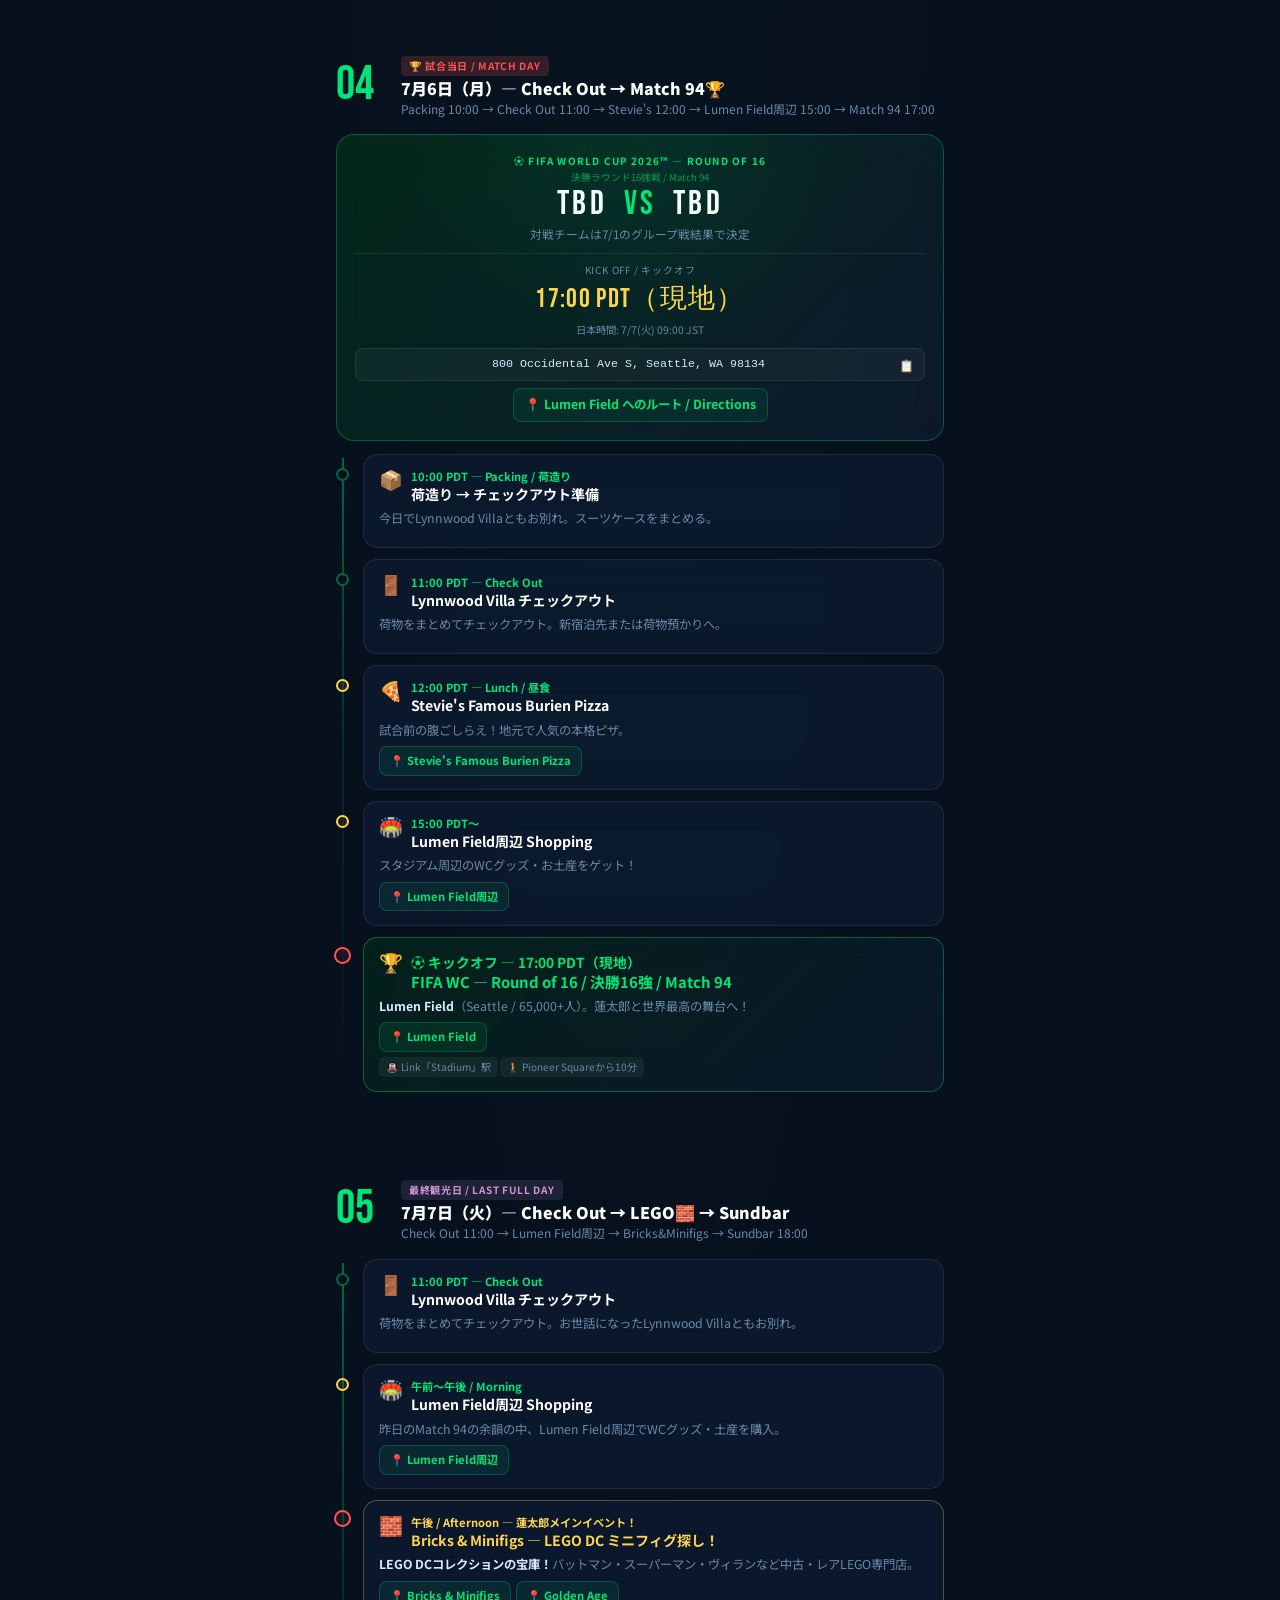
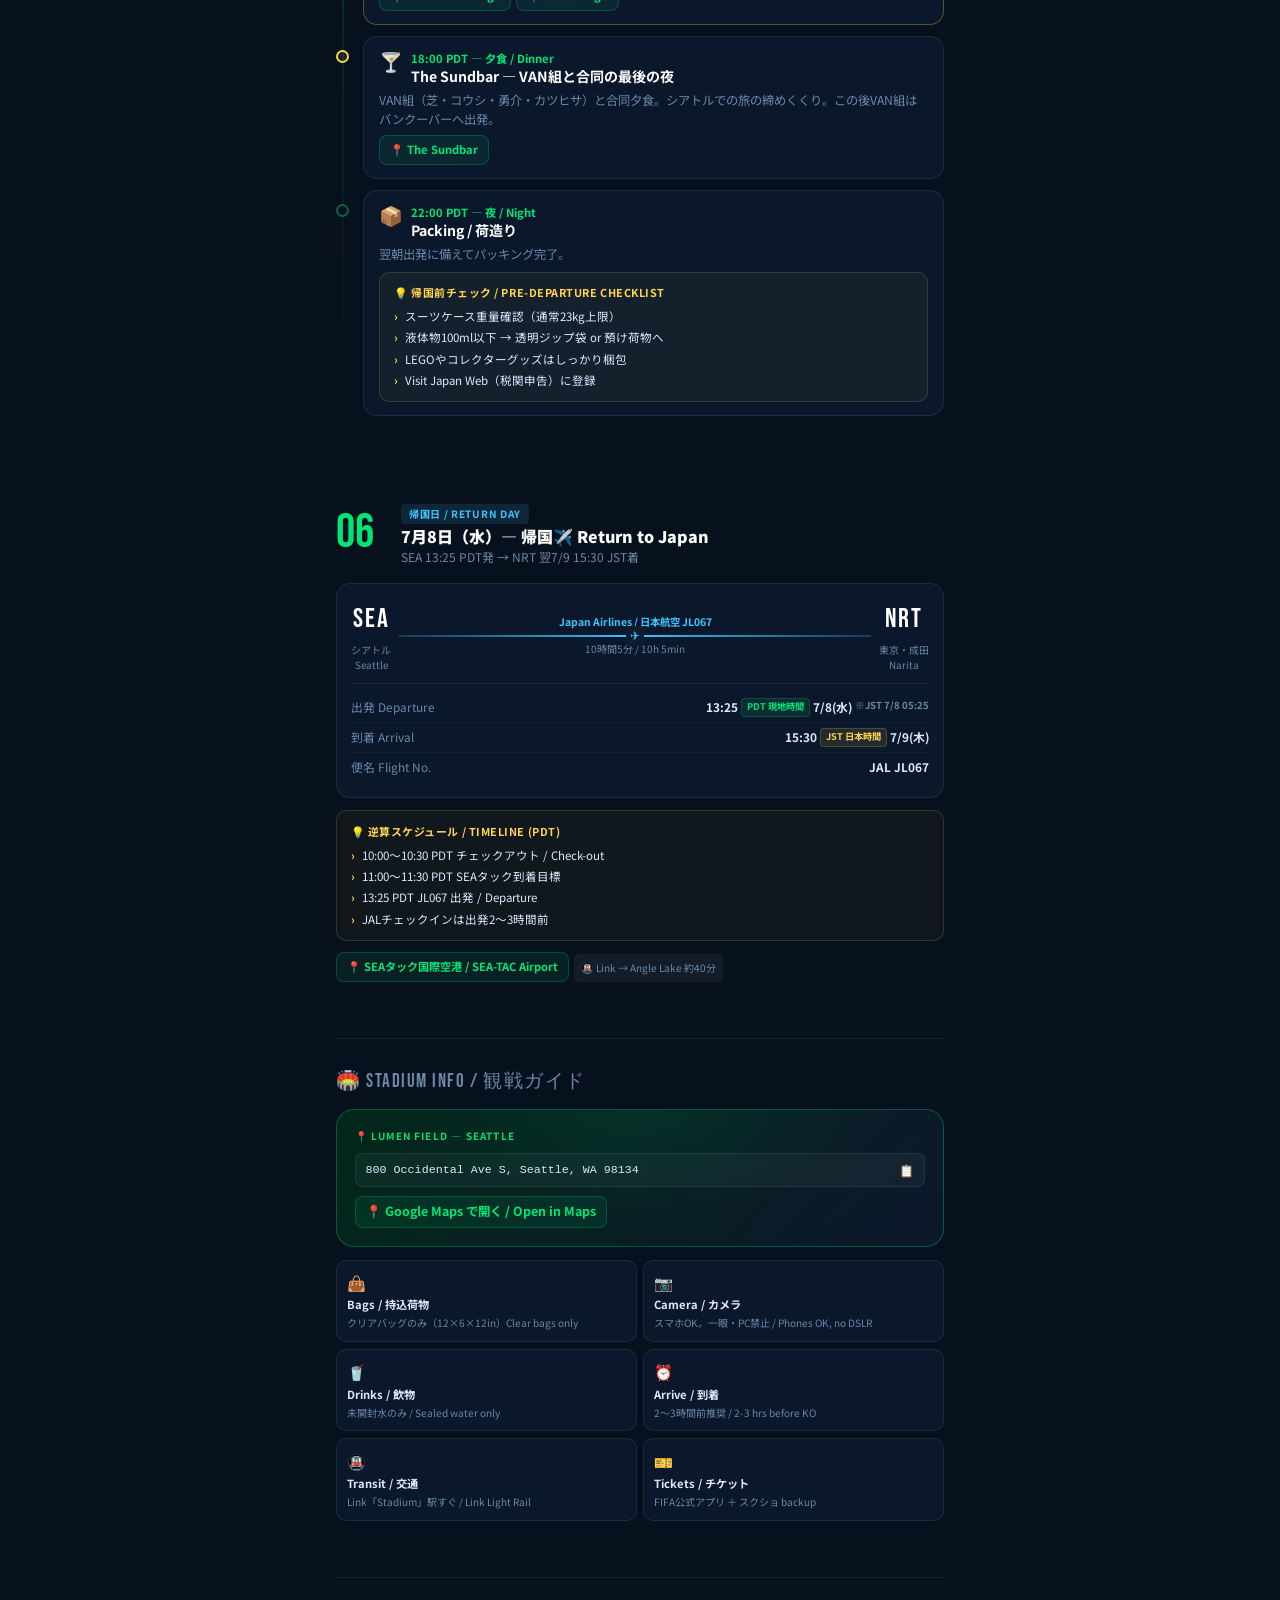
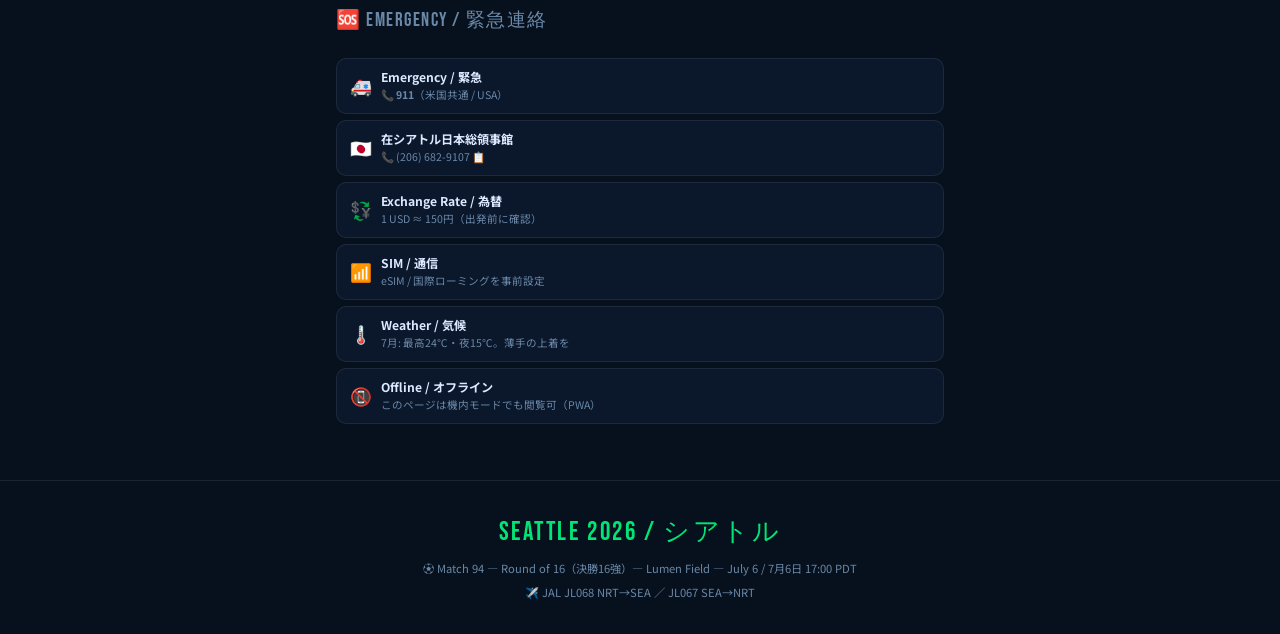
==== commit 4fb1e72b: "fix: full schedule update per PDF + hero scroll fix" ====
--- a/seattle/index.html
+++ b/seattle/index.html
@@ -384,9 +384,10 @@
           <div class="si tr">JL068 17:45 JST</div>
           <div class="si tr">SEA着 10:50 PDT</div>
           <div class="si hl">🚗 カツヒサ迎え</div>
+          <div class="si hl">🔑 Check in 13:00</div>
           <div class="si hl">🐟 Pike Place 15:00</div>
           <div class="si food">🛒 Costco 19:00</div>
-          <div class="si food">自炊 21:00</div>
+          <div class="si food">自炊 20:00</div>
           <div class="si acc">🏡 Lynnwood Villa</div>
         </div>
       </div>
@@ -399,30 +400,29 @@
           <div class="si acc">🏡 Lynnwood Villa</div>
         </div>
       </div>
-      <div class="day-col" id="sc-d3">
+      <div class="day-c      <div class="day-col" id="sc-d3">
         <div class="day-head">7/5<div class="dow">日 SUN</div></div>
         <div class="day-body">
-          <div class="si hl">🦇 MoPOP 10:00</div>
           <div class="si hl">⚾ イチロー像 11:00</div>
-          <div class="si food">🍕 Stevie's 12:00</div>
           <div class="si hl">⚾ MLB 13:30</div>
-          <div class="si food">🥩 Metropolitan</div>
+          <div class="si hl">🏟️ LF周辺 17:00</div>
+          <div class="si food">自炊 19:00</div>
           <div class="si acc">🏡 Lynnwood Villa</div>
         </div>
       </div>
-      <div class="day-col match-day" id="sc-d4">
+      <div class="day-col match-d      <div class="day-col match-day" id="sc-d4">
         <div class="day-head">7/6<div class="dow">月 MON</div></div>
         <div class="day-body">
-          <div class="si food">🍔 Lunch 12:00</div>
-          <div class="si hl">🏟️ LF周辺 14:00</div>
+          <div class="si">📦 Packing 10:00</div>
+          <div class="si hl">🚪 Check Out 11:00</div>
+          <div class="si food">🍕 Stevie's 12:00</div>
+          <div class="si hl">🏟️ LF周辺 15:00</div>
           <div class="si match">🏆 Match94 17:00</div>
-          <div class="si acc">🏡 Lynnwood Villa</div>
         </div>
       </div>
-      <div class="day-col" id="sc-d5">
+      <div class="day-c      <div class="day-col" id="sc-d5">
         <div class="day-head">7/7<div class="dow">火 TUE</div></div>
         <div class="day-body">
-          <div class="si hl">🚪 Check Out 11:00</div>
           <div class="si hl">🏟️ LF周辺</div>
           <div class="si hl">🧱 Bricks&amp;Minifigs</div>
           <div class="si food">🍸 Sundbar 18:00</div>
@@ -517,28 +517,30 @@
 
 <!-- DAY 2 -->
 <section class="sec" id="day2">
-  <div class="sec-header"><div class="day-num">02</div><div class="day-meta"><div class="dlbl l-exp">観光日 / Sightseeing</div><h2>7月4日（土）— Boeing✈️ ＋ 独立記念日🎆</h2><p>Boeing Future of Flight 14:00 PDT → Independence Day Fireworks</p></div></div>
+  <div class="sec-header"><div class="day-num">02</div><div class="day-meta"><div class="dlbl l-exp">観光日 / Sightseeing</div><h2>7月4日（土）— MoPOP🦇 + Boeing✈️ + 花火🎆</h2><p>MoPOP 10:00 → Lunch → Boeing 14:00 → Metropolitan 19:00 → 独立記念日花火 22:00</p></div></div>
   <div class="tl">
-    <div class="tl-item"><div class="dot g"></div><div class="card"><div class="card-h"><div class="c-ic">✈️</div><div><div class="c-time pdt"><span class="t-pdt">14:00 PDT〜</span><span class="t-jst">14:00 PDT（現地）</span></div><div class="c-t">Boeing Future of Flight / ボーイング工場見学</div></div></div><div class="c-d">世界最大の旅客機製造工場 / World's largest commercial airplane factory！<strong>777・787・737</strong>の製造ラインを間近に。宿から車で約15分。事前予約推奨。</div><div class="bgrp"><a class="mbtn" href="https://maps.google.com/maps?daddr=Boeing+Future+of+Flight+Everett+WA" target="_blank">📍 Boeing Everett</a><a class="lbtn" href="https://www.futureofflight.org" target="_blank">🔗 公式予約 / Book</a></div></div></div>
+    <div class="tl-item"><div class="dot g"></div><div class="card"><div class="card-h"><div class="c-ic">🦇</div><div><div class="c-time pdt"><span class="t-pdt">10:00 PDT〜</span><span class="t-jst">10:00 PDT（現地）</span></div><div class="c-t">Museum of Pop Culture（MoPOP）</div></div></div><div class="c-d"><strong>🦇 バットマン展示 / Batman Exhibit！ジョージ・クルーニー版バットスーツ（George Clooney's Batsuit）も展示中。</strong>DC・SF・音楽など多彩な展示。スペースニードル横。</div><div class="bgrp"><a class="mbtn" href="https://maps.google.com/maps?daddr=Museum+of+Pop+Culture+Seattle+Center" target="_blank">📍 MoPOP</a><a class="lbtn" href="https://www.mopop.org" target="_blank">🔗 チケット / Tickets</a></div><span class="tbadge">🚇 モノレール Westlake→Seattle Center</span></div></div>
+    <div class="tl-item"><div class="dot"></div><div class="card"><div class="card-h"><div class="c-ic">🍽️</div><div><div class="c-time pdt">12:00 PDT — Lunch / 昼食</div><div class="c-t">Seattle Center周辺でランチ / 移動</div></div></div><div class="c-d">MoPOP観覧後、Boeing Everettへ移動前にランチ。</div></div></div>
+    <div class="tl-item"><div class="dot g"></div><div class="card"><div class="card-h"><div class="c-ic">✈️</div><div><div class="c-time pdt"><span class="t-pdt">14:00 PDT〜</span><span class="t-jst">14:00 PDT（現地）</span></div><div class="c-t">Boeing Future of Flight Aviation Center &amp; Boeing Tour / ボーイング工場見学</div></div></div><div class="c-d">世界最大の旅客機製造工場 / World's largest commercial airplane factory！<strong>777・787・737</strong>の製造ラインを間近に。事前予約推奨。</div><div class="bgrp"><a class="mbtn" href="https://maps.google.com/maps?daddr=Boeing+Future+of+Flight+Everett+WA" target="_blank">📍 Boeing Everett</a><a class="lbtn" href="https://www.futureofflight.org" target="_blank">🔗 公式予約 / Book</a></div></div></div>
+    <div class="tl-item"><div class="dot g"></div><div class="card"><div class="card-h"><div class="c-ic">🥩</div><div><div class="c-time pdt">19:00 PDT — Dinner / 夕食</div><div class="c-t">Metropolitan Grill</div></div></div><div class="c-d">シアトル屈指のステーキハウス。Boeing観覧後の豪華ディナー。<strong>要予約！ Reservation required!</strong></div><div class="bgrp"><a class="mbtn" href="https://maps.google.com/maps?daddr=Metropolitan+Grill+Seattle" target="_blank">📍 Metropolitan Grill</a><a class="lbtn" href="https://www.themetropolitangrill.com" target="_blank">🔗 予約 / Reserve</a></div></div></div>
     <div class="tl-item"><div class="dot g"></div><div class="card"><div class="card-h"><div class="c-ic">🎆</div><div><div class="c-time pdt"><span class="t-pdt">22:00 PDT〜</span><span class="t-jst">22:00 PDT（現地）</span></div><div class="c-t">South Lake Union Park — Independence Day / 独立記念日花火🇺🇸</div></div></div><div class="c-d">7月4日・アメリカ独立記念日。湖面に映る花火が絶景。</div><div class="bgrp"><a class="mbtn" href="https://maps.google.com/maps?daddr=South+Lake+Union+Park+Seattle" target="_blank">📍 South Lake Union</a></div></div></div>
   </div>
 </section>
 
 <!-- DAY 3 -->
 <section class="sec" id="day3">
-  <div class="sec-header"><div class="day-num">03</div><div class="day-meta"><div class="dlbl l-exp">観光日 / Sightseeing</div><h2>7月5日（日）— MoPOP🦇 → イチロー像 → MLB⚾</h2><p>MoPOP 10:00 → T-Mobile周辺 11:00 → Stevie's 12:00 → MLB 13:30 → Metropolitan</p></div></div>
+  <div class="sec-header"><div class="day-num">03</div><div class="day-meta"><div class="dlbl l-exp">観光日 / Sightseeing</div><h2>7月5日（日）— イチロー像⚾ → MLB → Lumen Field周辺</h2><p>T-Mobile Park周辺 11:00 → MLB 13:30 → Lumen Field Shopping 17:00 → 自炊</p></div></div>
   <div class="tl">
-    <div class="tl-item"><div class="dot g"></div><div class="card"><div class="card-h"><div class="c-ic">🦇</div><div><div class="c-time pdt"><span class="t-pdt">10:00 PDT〜</span><span class="t-jst">10:00 PDT（現地）</span></div><div class="c-t">Museum of Pop Culture（MoPOP）</div></div></div><div class="c-d"><strong>🦇 バットマン展示 / Batman Exhibit！ジョージ・クルーニー版バットスーツ（George Clooney's Batsuit）も展示中。</strong>DC・SF・音楽など多彩な展示。スペースニードル横。</div><div class="bgrp"><a class="mbtn" href="https://maps.google.com/maps?daddr=Museum+of+Pop+Culture+Seattle+Center" target="_blank">📍 MoPOP</a><a class="lbtn" href="https://www.mopop.org" target="_blank">🔗 チケット / Tickets</a></div><span class="tbadge">🚇 モノレール Westlake→Seattle Center</span></div></div>
-    <div class="tl-item"><div class="dot"></div><div class="card"><div class="card-h"><div class="c-ic">🏟️</div><div><div class="c-time pdt">11:00 PDT〜</div><div class="c-t">T-Mobile Park周辺 — イチロー像 ＆ Shopping</div></div></div><div class="c-d">T-Mobile Park周辺を散策。<strong>イチロー像</strong>で記念写真！試合前にグッズショッピング。</div><div class="bgrp"><a class="mbtn" href="https://maps.google.com/maps?daddr=Ichiro+Suzuki+Statue+Seattle" target="_blank">📍 イチロー像</a></div></div></div>
-    <div class="tl-item"><div class="dot"></div><div class="card"><div class="card-h"><div class="c-ic">🍕</div><div><div class="c-time pdt">12:00 PDT 昼食 / Lunch</div><div class="c-t">Stevie's Famous Burien Pizza</div></div></div><div class="c-d">地元で人気の本格ピザ / Local favorite pizza spot。</div><div class="bgrp"><a class="mbtn" href="https://maps.google.com/maps?daddr=Stevie%27s+Famous+Burien+Pizza" target="_blank">📍 Stevie's Pizza</a></div></div></div>
+    <div class="tl-item"><div class="dot"></div><div class="card"><div class="card-h"><div class="c-ic">🏟️</div><div><div class="c-time pdt">11:00 PDT〜</div><div class="c-t">T-Mobile Park周辺 — イチロー像 ＆ Shopping</div></div></div><div class="c-d">T-Mobile Park周辺を散策。<strong>イチロー像</strong>で記念写真！試合前のグッズショッピング。</div><div class="bgrp"><a class="mbtn" href="https://maps.google.com/maps?daddr=Ichiro+Suzuki+Statue+Seattle" target="_blank">📍 イチロー像</a></div></div></div>
     <div class="tl-item"><div class="dot r"></div><div class="card" style="border-color:rgba(255,213,79,.25)"><div class="card-h"><div class="c-ic">⚾</div><div><div class="c-time" style="color:var(--gold);font-size:.84rem"><span class="t-pdt">13:30 PDT — ⚾ PLAY BALL!</span><span class="t-jst">13:30 PDT — ⚾ 試合開始</span></div><div class="c-t" style="font-size:.93rem">MLB — SEA Mariners vs TOR Blue Jays @ T-Mobile Park</div></div></div><div class="c-d">本場アメリカ野球 / Real American baseball！ホットドッグ・ガーリックフライ必食！</div><div onclick="copyText('T-Mobile Park, 1250 1st Ave S, Seattle, WA 98134')" class="copy-row"><span class="copy-val">1250 1st Ave S, Seattle, WA 98134</span><span class="copy-ic">📋</span></div><div class="bgrp"><a class="mbtn" href="https://maps.google.com/maps?daddr=T-Mobile+Park+Seattle" target="_blank">📍 T-Mobile Park</a></div><span class="tbadge">🚇 Link Light Rail「Stadium」駅直結</span></div></div>
-    <div class="tl-item"><div class="dot g"></div><div class="card"><div class="card-h"><div class="c-ic">🥩</div><div><div class="c-time pdt">試合後 夜 / After game</div><div class="c-t">Dinner / 夕食 — Metropolitan Grill</div></div></div><div class="c-d">シアトル屈指のステーキハウス / Seattle's premier steakhouse。<strong>要予約！ Reservation required!</strong></div><div class="bgrp"><a class="mbtn" href="https://maps.google.com/maps?daddr=Metropolitan+Grill+Seattle" target="_blank">📍 Metropolitan Grill</a><a class="lbtn" href="https://www.themetropolitangrill.com" target="_blank">🔗 予約 / Reserve</a></div></div></div>
+    <div class="tl-item"><div class="dot g"></div><div class="card"><div class="card-h"><div class="c-ic">🏟️</div><div><div class="c-time pdt">17:00 PDT〜</div><div class="c-t">Lumen Field周辺 Shopping</div></div></div><div class="c-d">明日の試合（Match 94）に備えてLumen Field周辺のWCグッズをリサーチ・購入。</div><div class="bgrp"><a class="mbtn" href="https://maps.google.com/maps?daddr=Lumen+Field+Seattle" target="_blank">📍 Lumen Field周辺</a></div></div></div>
+    <div class="tl-item"><div class="dot"></div><div class="card"><div class="card-h"><div class="c-ic">🍳</div><div><div class="c-time pdt">19:00 PDT / 夕食</div><div class="c-t">自炊 — Lynnwood Villa</div></div></div><div class="c-d">明日はPacking &amp; Check Out。早めに就寝。</div></div></div>
   </div>
 </section>
 
 <!-- DAY 4 -->
 <section class="sec" id="day4">
-  <div class="sec-header"><div class="day-num">04</div><div class="day-meta"><div class="dlbl l-mat">🏆 試合当日 / Match Day</div><h2>7月6日（月）— FIFA World Cup🏆</h2><p>Lunch 12:00 → Lumen Field周辺 14:00 → Match 94 17:00!</p></div></div>
+  <div class="sec-header"><div class="day-num">04</div><div class="day-meta"><div class="dlbl l-mat">🏆 試合当日 / Match Day</div><h2>7月6日（月）— Check Out → Match 94🏆</h2><p>Packing 10:00 → Check Out 11:00 → Stevie's 12:00 → Lumen Field周辺 15:00 → Match 94 17:00</p></div></div>
   <div class="match-card">
     <div class="ml">⚽ FIFA WORLD CUP 2026™ — ROUND OF 16</div>
     <div class="ml-ja">決勝ラウンド16強戦 / Match 94</div>
@@ -554,10 +556,11 @@
     <div style="margin-top:.45rem"><a class="mbtn" href="https://maps.google.com/maps?daddr=Lumen+Field+800+Occidental+Ave+S+Seattle" target="_blank" style="font-size:.78rem;padding:6px 11px">📍 Lumen Field へのルート / Directions</a></div>
   </div>
   <div class="tl">
-    <div class="tl-item"><div class="dot"></div><div class="card"><div class="card-h"><div class="c-ic">🍔</div><div><div class="c-time pdt">12:00 PDT — 昼食 / Lunch</div><div class="c-t">Vera's Burger Shack</div></div></div><div class="c-d">地元人気バーガー / Local favorite. 試合前のチャージ！</div><div class="bgrp"><a class="mbtn" href="https://maps.google.com/maps?daddr=Vera%27s+Burger+Shack+Seattle" target="_blank">📍 Vera's</a></div></div></div>
-    <div class="tl-item"><div class="dot g"></div><div class="card"><div class="card-h"><div class="c-ic">🏟️</div><div><div class="c-time pdt">14:00 PDT〜</div><div class="c-t">Lumen Field周辺 Shopping</div></div></div><div class="c-d">スタジアム周辺のWCグッズ・お土産をゲット！試合前の最後のショッピング。</div><div class="bgrp"><a class="mbtn" href="https://maps.google.com/maps?daddr=Lumen+Field+Seattle" target="_blank">📍 Lumen Field周辺</a></div></div></div>
+    <div class="tl-item"><div class="dot"></div><div class="card"><div class="card-h"><div class="c-ic">📦</div><div><div class="c-time pdt">10:00 PDT — Packing / 荷造り</div><div class="c-t">荷造り → チェックアウト準備</div></div></div><div class="c-d">今日でLynnwood Villaともお別れ。スーツケースをまとめる。</div></div></div>
+    <div class="tl-item"><div class="dot"></div><div class="card"><div class="card-h"><div class="c-ic">🚪</div><div><div class="c-time pdt">11:00 PDT — Check Out</div><div class="c-t">Lynnwood Villa チェックアウト</div></div></div><div class="c-d">荷物をまとめてチェックアウト。新宿泊先または荷物預かりへ。</div></div></div>
+    <div class="tl-item"><div class="dot g"></div><div class="card"><div class="card-h"><div class="c-ic">🍕</div><div><div class="c-time pdt">12:00 PDT — Lunch / 昼食</div><div class="c-t">Stevie's Famous Burien Pizza</div></div></div><div class="c-d">試合前の腹ごしらえ！地元で人気の本格ピザ。</div><div class="bgrp"><a class="mbtn" href="https://maps.google.com/maps?daddr=Stevie%27s+Famous+Burien+Pizza" target="_blank">📍 Stevie's Famous Burien Pizza</a></div></div></div>
+    <div class="tl-item"><div class="dot g"></div><div class="card"><div class="card-h"><div class="c-ic">🏟️</div><div><div class="c-time pdt">15:00 PDT〜</div><div class="c-t">Lumen Field周辺 Shopping</div></div></div><div class="c-d">スタジアム周辺のWCグッズ・お土産をゲット！</div><div class="bgrp"><a class="mbtn" href="https://maps.google.com/maps?daddr=Lumen+Field+Seattle" target="_blank">📍 Lumen Field周辺</a></div></div></div>
     <div class="tl-item"><div class="dot r"></div><div class="card" style="border-color:rgba(0,230,118,.35);background:linear-gradient(135deg,rgba(0,50,25,.5),rgba(15,28,50,.6))"><div class="card-h"><div class="c-ic">🏆</div><div><div class="c-time" style="font-size:.86rem;color:var(--green)"><span class="t-pdt">⚽ KICK OFF — 17:00 PDT</span><span class="t-jst">⚽ キックオフ — 17:00 PDT（現地）</span></div><div class="c-t" style="color:var(--green);font-size:.93rem">FIFA WC — Round of 16 / 決勝16強 / Match 94</div></div></div><div class="c-d"><strong>Lumen Field</strong>（Seattle / 65,000+人）。蓮太郎と世界最高の舞台へ！</div><div class="bgrp"><a class="mbtn" href="https://maps.google.com/maps?daddr=Lumen+Field+Seattle" target="_blank">📍 Lumen Field</a></div><span class="tbadge">🚇 Link「Stadium」駅</span><span class="tbadge">🚶 Pioneer Squareから10分</span></div></div>
-    <div class="tl-item"><div class="dot"></div><div class="card"><div class="card-h"><div class="c-ic">🍳</div><div><div class="c-time pdt">試合後 / After match</div><div class="c-t">自炊 — Lynnwood Villa</div></div></div><div class="c-d">試合の余韻を楽しみながらLynnwood Villaで自炊夕食。明日のCheck Outに備えて早めに就寝。</div></div></div>
   </div>
 </section>
 
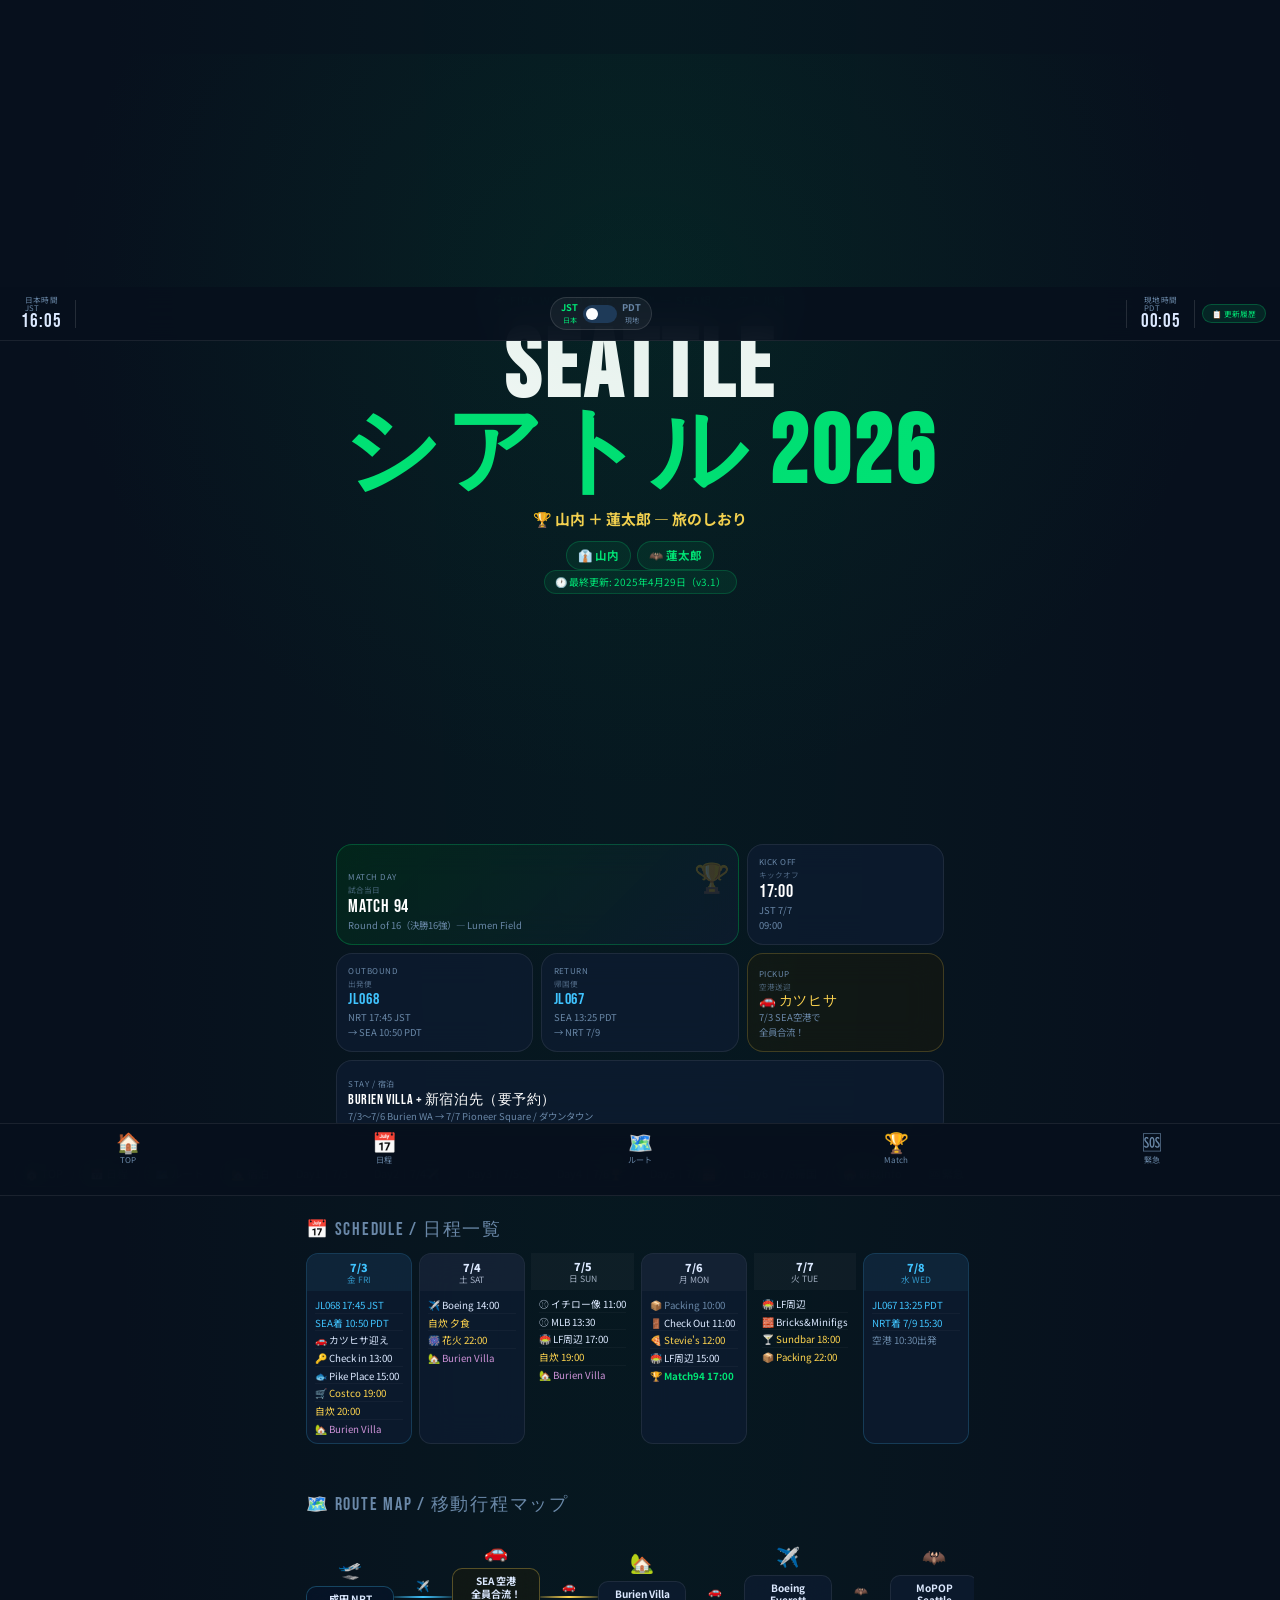
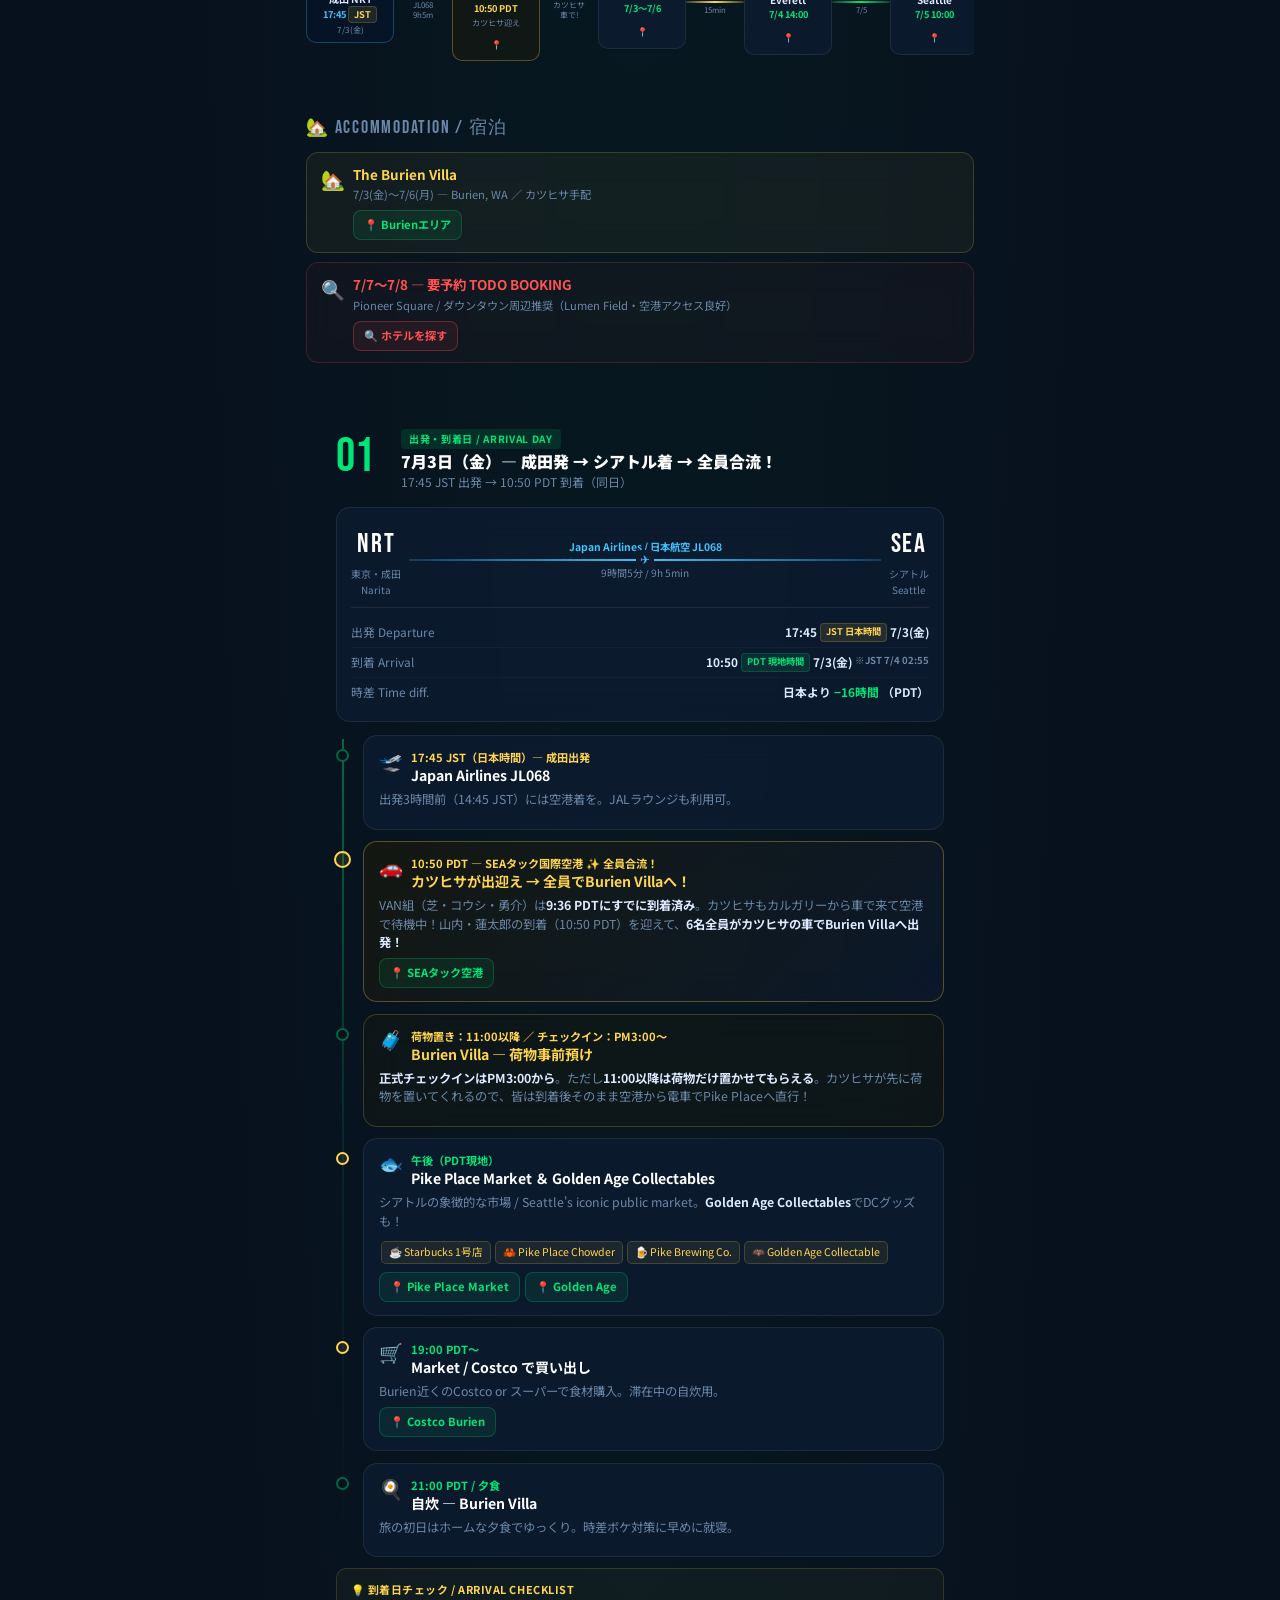
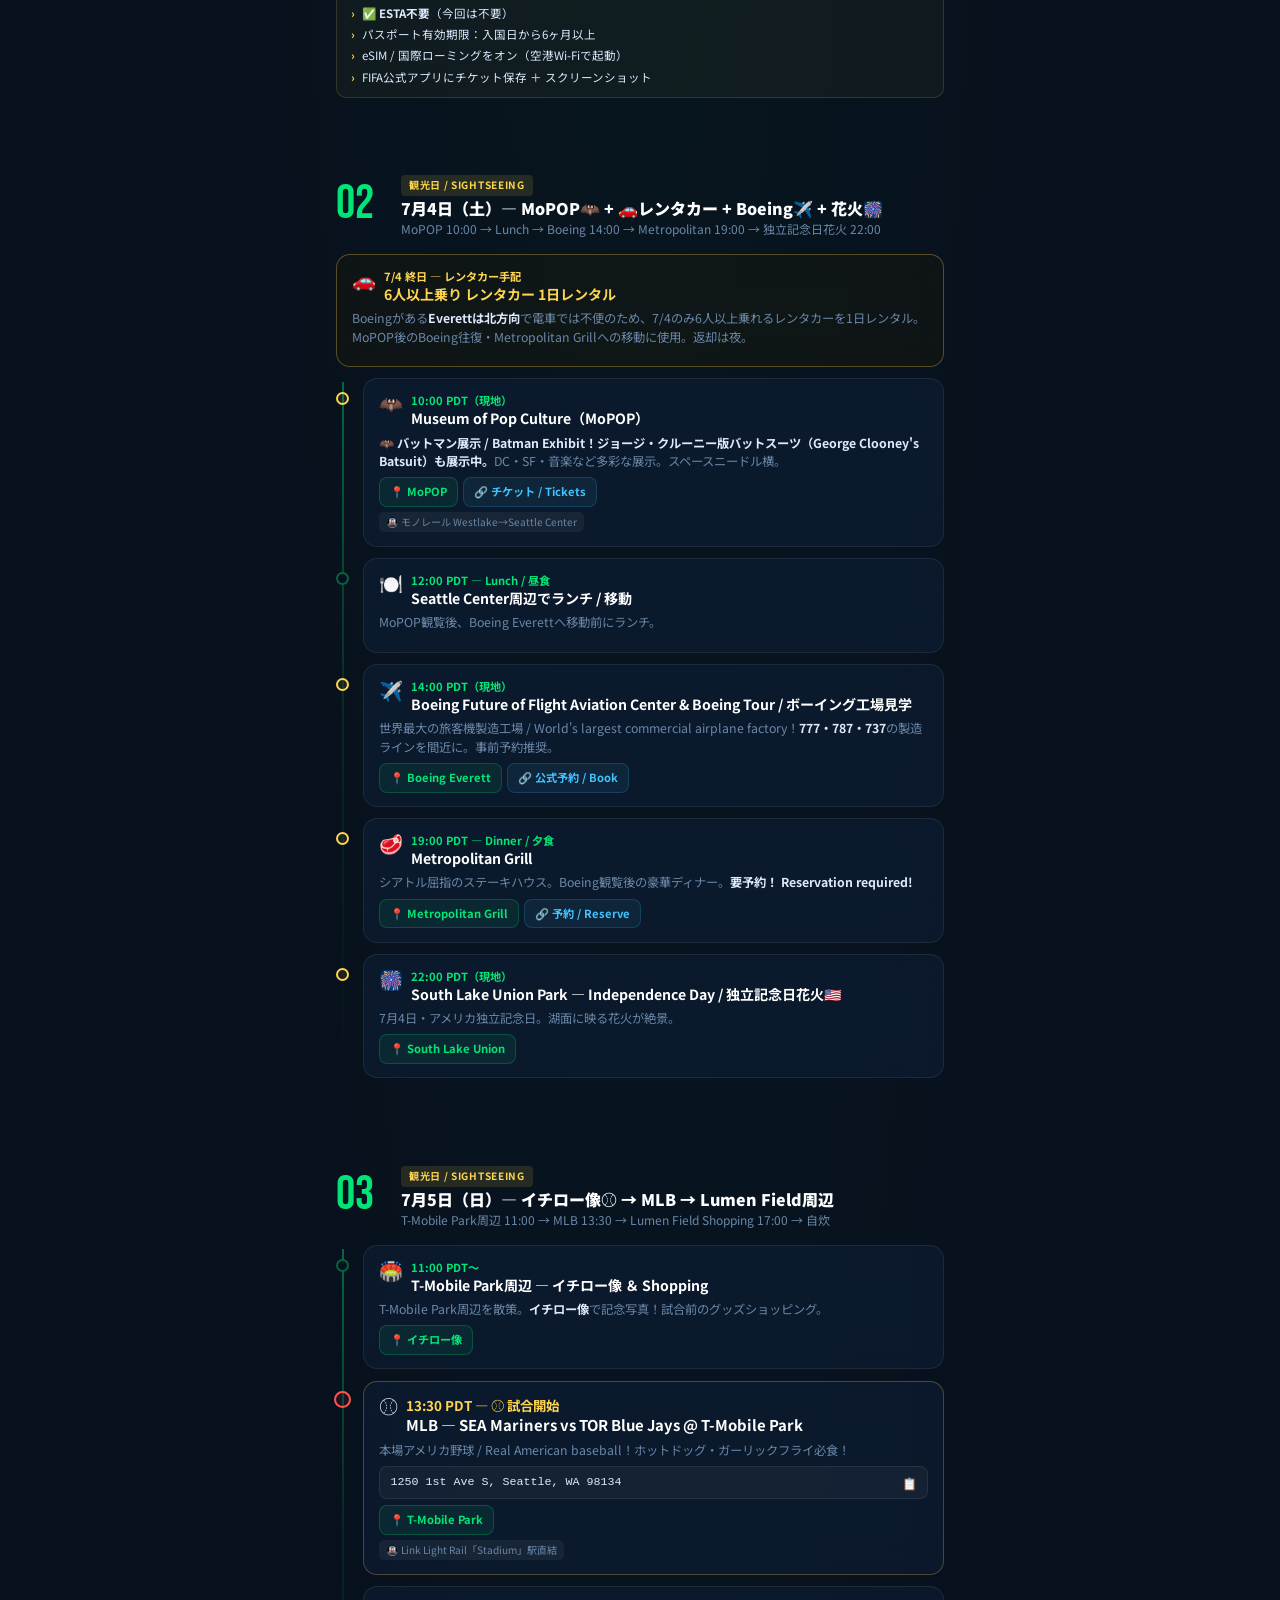
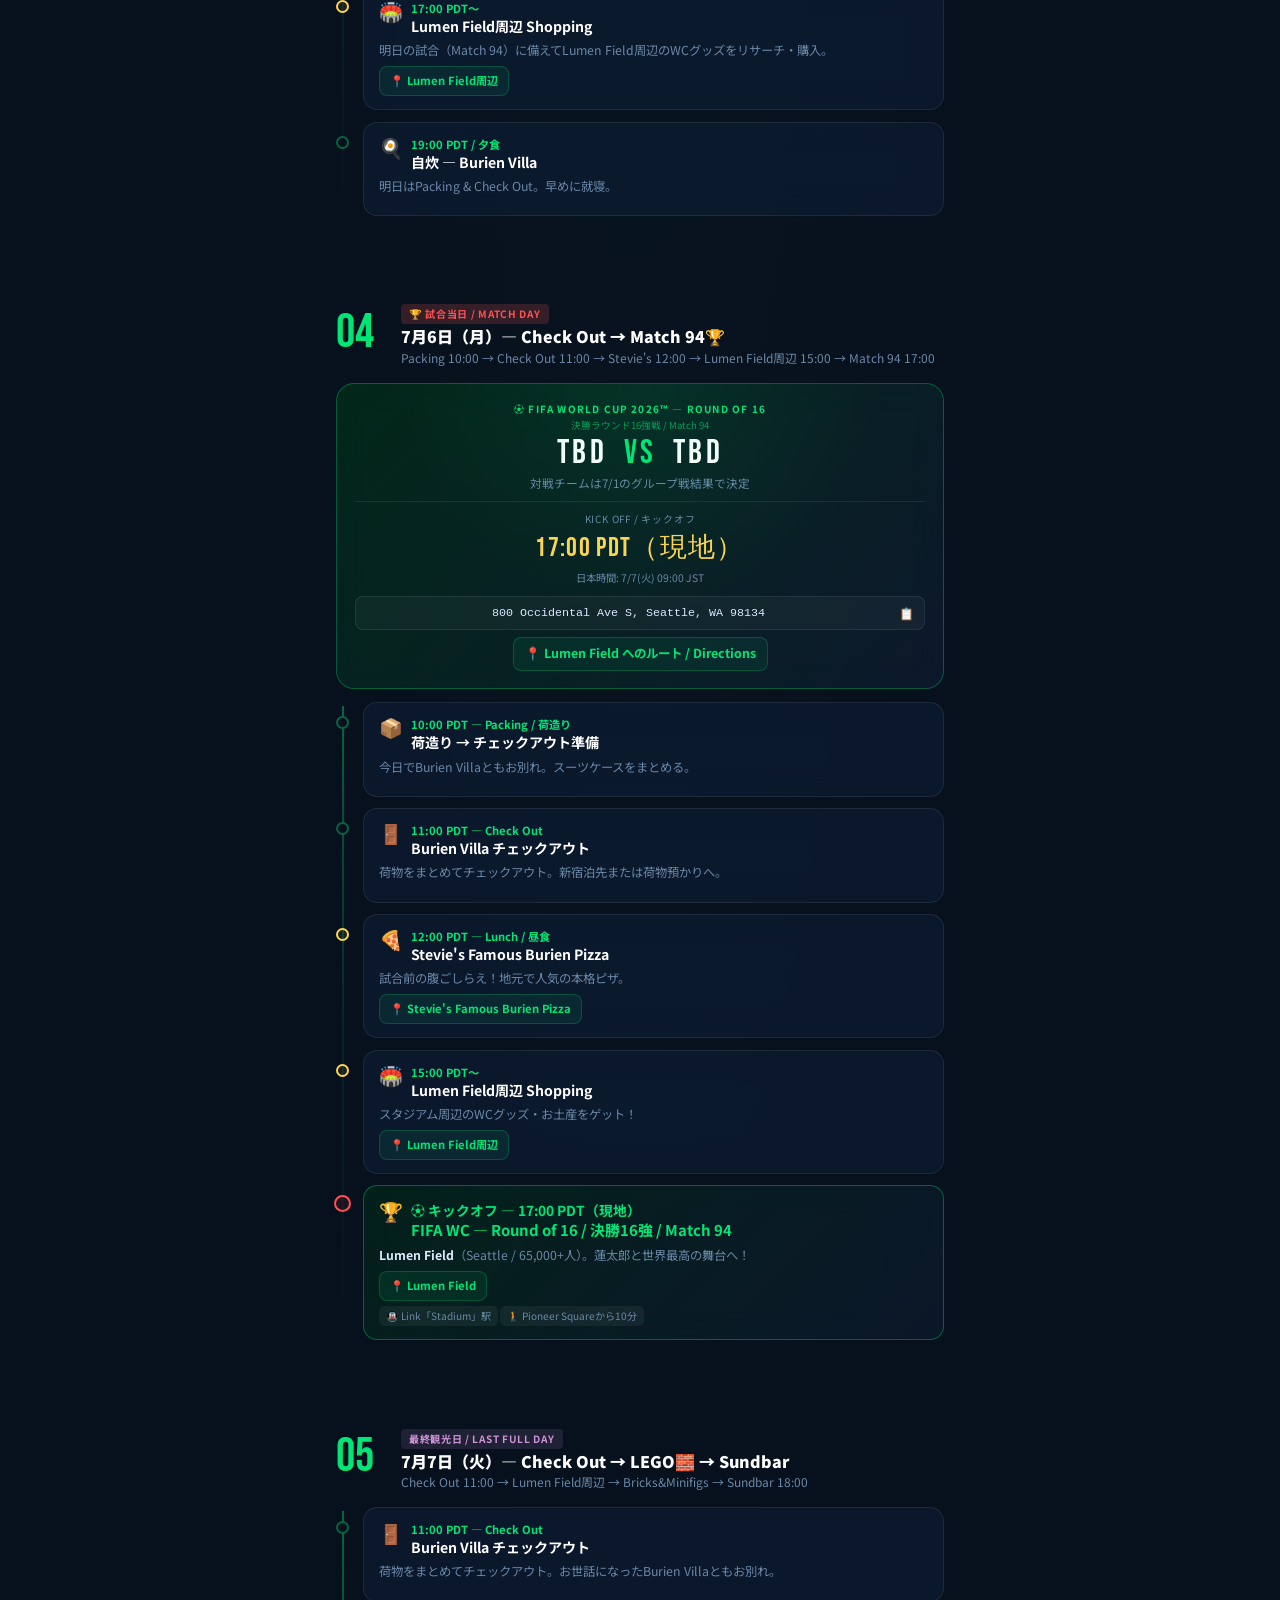
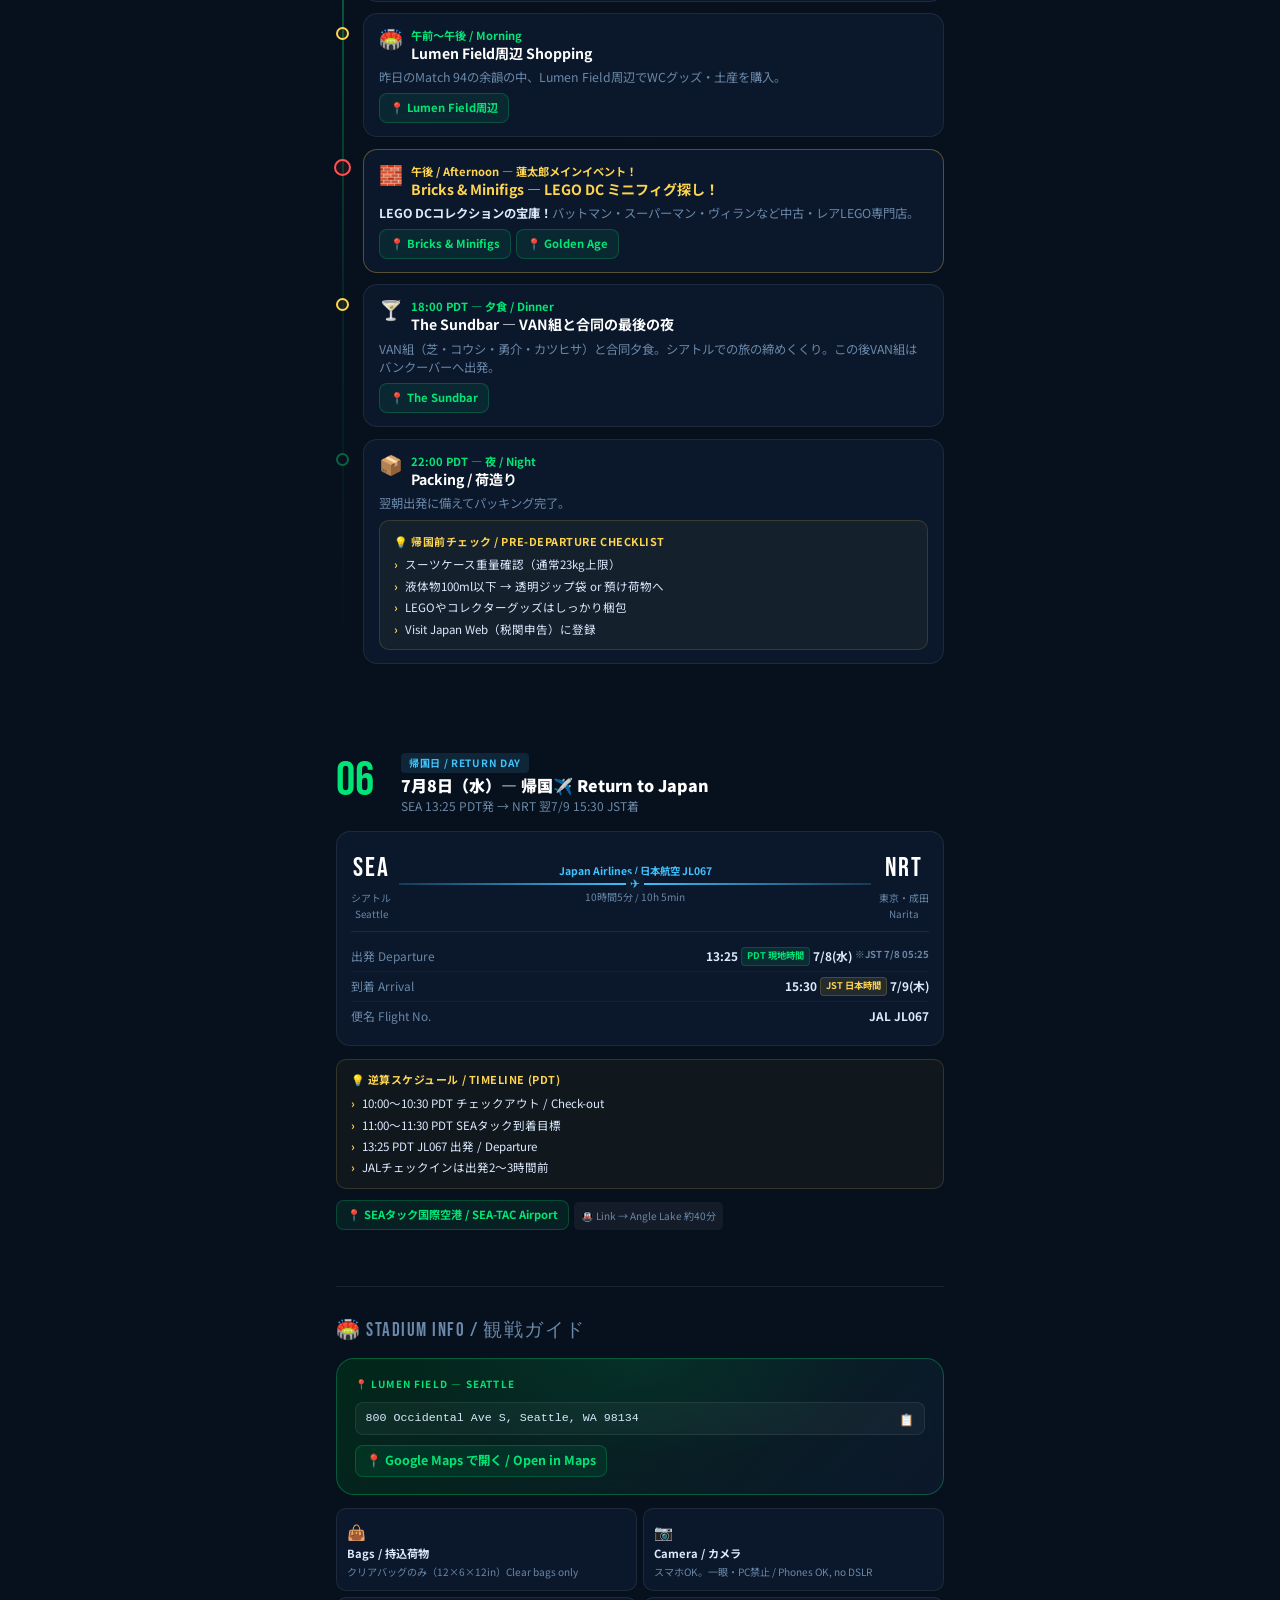
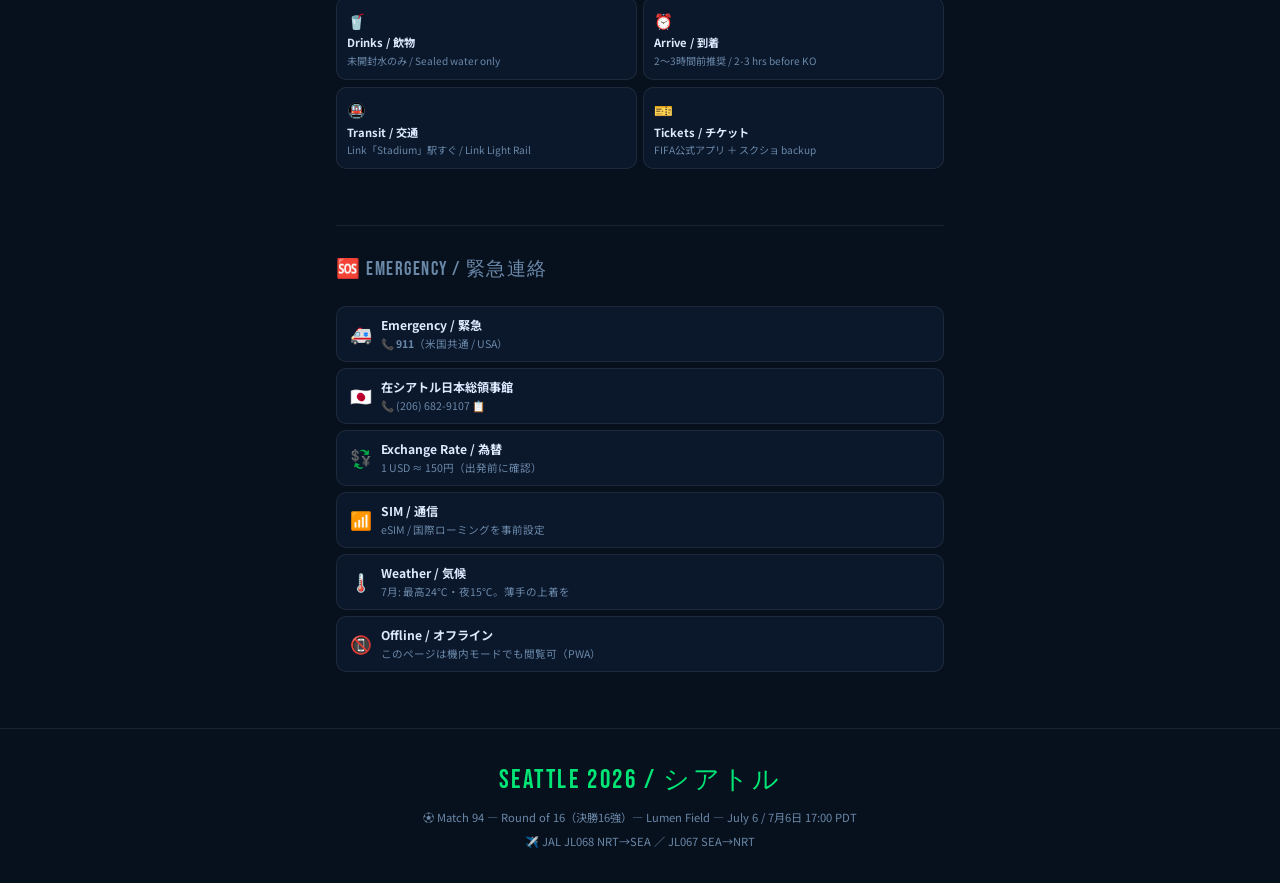
==== commit f79dcaa2: "v3.2: VAN 7/8・7/9 日程入れ替え（Gastown↔Capilano）" ====
--- a/seattle/index.html
+++ b/seattle/index.html
@@ -280,6 +280,27 @@
 .t-pdt{display:none;}
 body.pdt-mode .t-jst{display:none;}
 body.pdt-mode .t-pdt{display:inline;}
+/* ─── CHANGELOG MODAL ─── */
+#changelog{position:fixed;top:calc(var(--sb-h) + 6px);right:.7rem;z-index:500;
+  background:rgba(7,16,29,.97);backdrop-filter:var(--blur);-webkit-backdrop-filter:var(--blur);
+  border:1px solid rgba(0,230,118,.3);border-radius:14px;padding:1rem;width:min(90vw,340px);
+  display:none;max-height:75svh;overflow-y:auto;scrollbar-width:thin;}
+#changelog.show{display:block;}
+#changelog::-webkit-scrollbar{width:4px;}
+#changelog::-webkit-scrollbar-thumb{background:rgba(255,255,255,.1);border-radius:2px;}
+.cl-header{display:flex;justify-content:space-between;align-items:center;margin-bottom:.7rem;}
+.cl-title{font-family:'Bebas Neue',cursive;font-size:1.1rem;letter-spacing:.08em;color:var(--green);}
+.cl-close{background:none;border:none;color:var(--muted);font-size:1.1rem;cursor:pointer;}
+.cl-entry{border-left:2px solid rgba(0,230,118,.3);padding:.45rem .65rem;margin-bottom:.55rem;border-radius:0 8px 8px 0;background:rgba(255,255,255,.03);}
+.cl-date{font-size:.6rem;color:var(--muted);letter-spacing:.06em;text-transform:uppercase;margin-bottom:2px;}
+.cl-ver{font-size:.68rem;font-weight:700;color:var(--green);margin-bottom:3px;}
+.cl-items{list-style:none;display:flex;flex-direction:column;gap:2px;}
+.cl-items li{font-size:.68rem;color:var(--text);padding-left:.9em;position:relative;}
+.cl-items li::before{content:'›';position:absolute;left:0;color:var(--green);}
+.updated-badge{display:inline-flex;align-items:center;gap:4px;background:rgba(0,230,118,.08);
+  border:1px solid rgba(0,230,118,.2);border-radius:100px;padding:3px 10px;
+  font-size:.62rem;color:var(--green);margin:0 1rem .8rem;}
+
 </style>
 </head>
 <body>
@@ -302,6 +323,54 @@
   <div class="sb-clk">
     <div class="sb-city">現地時間<br>PDT</div>
     <div class="sb-time" id="clk-pdt">--:--</div>
+  </div>
+  <div class="sb-div"></div>
+  <button onclick="document.getElementById('changelog').classList.toggle('show')" style="background:rgba(0,230,118,.1);border:1px solid rgba(0,230,118,.25);border-radius:100px;padding:3px 9px;font-size:.48rem;color:var(--green);font-family:'Noto Sans JP',sans-serif;cursor:pointer;white-space:nowrap;flex-shrink:0">📋 更新履歴</button>
+</div>
+
+
+<!-- CHANGELOG MODAL / 変更履歴 -->
+<div id="changelog">
+  <div class="cl-header">
+    <div class="cl-title">📋 変更履歴</div>
+    <button class="cl-close" onclick="document.getElementById('changelog').classList.remove('show')">✕</button>
+  </div>
+  <div class="cl-entry">
+    <div class="cl-date">2025-04-29</div>
+    <div class="cl-ver">v3.1 — ESTA / eTA 不要を確認</div>
+    <ul class="cl-items">
+      <li>✅ <strong>ESTA（米国）不要</strong> — 今回の旅程では不要を確認</li>
+      <li>✅ <strong>eTA（カナダ）不要</strong> — 陸路（車）入国のため不要</li>
+    </ul>
+  </div>
+
+  <div class="cl-entry">
+    <div class="cl-date">2025-04-29</div>
+    <div class="cl-ver">v3.0 — カツヒサLINE情報反映</div>
+    <ul class="cl-items">
+      <li>宿泊地：Lynnwood → <strong>Burien</strong>（5人→6人対応）</li>
+      <li>7/3チェックイン：PM3:00から。11:00以降は荷物だけ置き可</li>
+      <li>カツヒサが先に荷物置き。皆は空港から電車で移動</li>
+      <li>7/4：<strong>レンタカー（6人以上乗り）1日借りる</strong>（Boeing移動用）</li>
+    </ul>
+  </div>
+  <div class="cl-entry" style="border-left-color:rgba(64,196,255,.3)">
+    <div class="cl-date">2025-04-27</div>
+    <div class="cl-ver">v2.0 — PDFスケジュール完全反映</div>
+    <ul class="cl-items">
+      <li>7/4：MoPOP 10:00追加、Metropolitan Grill追加</li>
+      <li>7/5：イチロー像→MLB→Lumen Field Shopping→自炊</li>
+      <li>7/6：Packing→Check Out→Stevie's→Match 94</li>
+    </ul>
+  </div>
+  <div class="cl-entry" style="border-left-color:rgba(206,147,216,.3)">
+    <div class="cl-date">2025-04-26</div>
+    <div class="cl-ver">v1.0 — 初版公開</div>
+    <ul class="cl-items">
+      <li>JAL JL068 / JL067 フライト確定反映</li>
+      <li>カツヒサ空港迎え・全員合流シナリオ確定</li>
+      <li>全デザイン：Glassmorphism / Bento Grid / ライブ時計 / PWA</li>
+    </ul>
   </div>
 </div>
 
@@ -316,6 +385,7 @@
     <span class="mchip">👔 山内</span>
     <span class="mchip">🦇 蓮太郎</span>
   </div>
+  <div class="updated-badge">🕐 最終更新: 2025年4月29日（v3.1）</div>
 </section>
 
 <!-- BENTO OVERVIEW / 旅程サマリー -->
@@ -349,8 +419,8 @@
     </div>
     <div class="bento span3">
       <div class="b-en">STAY / 宿泊</div>
-      <div class="b-val" style="font-size:.9rem">Lynnwood Villa + 新宿泊先（要予約）</div>
-      <div class="b-sub">7/3〜7/6 Lynnwood WA → 7/7 Pioneer Square / ダウンタウン</div>
+      <div class="b-val" style="font-size:.9rem">Burien Villa + 新宿泊先（要予約）</div>
+      <div class="b-sub">7/3〜7/6 Burien WA → 7/7 Pioneer Square / ダウンタウン</div>
     </div>
   </div>
 </div>
@@ -388,7 +458,7 @@
           <div class="si hl">🐟 Pike Place 15:00</div>
           <div class="si food">🛒 Costco 19:00</div>
           <div class="si food">自炊 20:00</div>
-          <div class="si acc">🏡 Lynnwood Villa</div>
+          <div class="si acc">🏡 Burien Villa</div>
         </div>
       </div>
       <div class="day-col" id="sc-d2">
@@ -397,7 +467,7 @@
           <div class="si hl">✈️ Boeing 14:00</div>
           <div class="si food">自炊 夕食</div>
           <div class="si food">🎆 花火 22:00</div>
-          <div class="si acc">🏡 Lynnwood Villa</div>
+          <div class="si acc">🏡 Burien Villa</div>
         </div>
       </div>
       <div class="day-c      <div class="day-col" id="sc-d3">
@@ -407,7 +477,7 @@
           <div class="si hl">⚾ MLB 13:30</div>
           <div class="si hl">🏟️ LF周辺 17:00</div>
           <div class="si food">自炊 19:00</div>
-          <div class="si acc">🏡 Lynnwood Villa</div>
+          <div class="si acc">🏡 Burien Villa</div>
         </div>
       </div>
       <div class="day-col match-d      <div class="day-col match-day" id="sc-d4">
@@ -450,7 +520,7 @@
       <div class="rl flight"><div class="rl-ic">✈️</div><div class="rl-line"></div><div class="rl-lbl">JL068<br>9h5m</div></div>
       <div class="rs"><div class="rs-icon">🚗</div><div class="rs-bub" style="border-color:rgba(255,213,79,.3);background:rgba(40,30,0,.3)"><div class="rs-name">SEA 空港<br>全員合流！</div><div class="rs-tm" style="color:var(--gold)">10:50 PDT</div><div class="rs-sub">カツヒサ迎え</div><a class="rs-map" style="color:var(--gold)" href="https://maps.google.com/maps?daddr=Seattle-Tacoma+International+Airport" target="_blank">📍</a></div></div>
       <div class="rl drive"><div class="rl-ic">🚗</div><div class="rl-line"></div><div class="rl-lbl">カツヒサ<br>車で!</div></div>
-      <div class="rs"><div class="rs-icon">🏡</div><div class="rs-bub"><div class="rs-name">Lynnwood Villa</div><div class="rs-tm">7/3〜7/6</div><a class="rs-map" href="https://maps.google.com/maps?daddr=Lynnwood+WA" target="_blank">📍</a></div></div>
+      <div class="rs"><div class="rs-icon">🏡</div><div class="rs-bub"><div class="rs-name">Burien Villa</div><div class="rs-tm">7/3〜7/6</div><a class="rs-map" href="https://maps.google.com/maps?daddr=Burien+WA" target="_blank">📍</a></div></div>
       <div class="rl drive"><div class="rl-ic">🚗</div><div class="rl-line"></div><div class="rl-lbl">15min</div></div>
       <div class="rs"><div class="rs-icon">✈️</div><div class="rs-bub"><div class="rs-name">Boeing<br>Everett</div><div class="rs-tm">7/4 14:00</div><a class="rs-map" href="https://maps.google.com/maps?daddr=Boeing+Future+of+Flight+Everett" target="_blank">📍</a></div></div>
       <div class="rl walk"><div class="rl-ic">🦇</div><div class="rl-line"></div><div class="rl-lbl">7/5</div></div>
@@ -473,9 +543,9 @@
   <div class="acc-card">
     <div class="acc-icon">🏡</div>
     <div>
-      <div class="acc-name">The Lynnwood Villa</div>
-      <div class="acc-det">7/3(金)〜7/6(月) — Lynnwood, WA ／ カツヒサ手配</div>
-      <div class="bgrp"><a class="mbtn" href="https://maps.google.com/maps?daddr=Lynnwood+WA" target="_blank">📍 Lynnwoodエリア</a></div>
+      <div class="acc-name">The Burien Villa</div>
+      <div class="acc-det">7/3(金)〜7/6(月) — Burien, WA ／ カツヒサ手配</div>
+      <div class="bgrp"><a class="mbtn" href="https://maps.google.com/maps?daddr=Burien+WA" target="_blank">📍 Burienエリア</a></div>
     </div>
   </div>
   <div class="acc-card" style="background:rgba(255,82,82,.04);border-color:rgba(255,82,82,.18);">
@@ -506,18 +576,20 @@
   <div class="tl">
     <div class="tl-item"><div class="dot"></div><div class="card"><div class="card-h"><div class="c-ic">🛫</div><div><div class="c-time jst"><span class="t-jst">17:45 JST（日本時間）— 成田出発</span><span class="t-pdt">17:45 JST — Narita Departure</span></div><div class="c-t">Japan Airlines JL068</div></div></div><div class="c-d">出発3時間前（14:45 JST）には空港着を。JALラウンジも利用可。</div></div></div>
 
-    <div class="tl-item"><div class="dot gold"></div><div class="card katu-card"><div class="card-h"><div class="c-ic">🚗</div><div><div class="c-time" style="color:var(--gold)">10:50 PDT — SEAタック国際空港 ✨ 全員合流！</div><div class="c-t" style="color:var(--gold)">カツヒサが出迎え → 全員でLynnwood Villaへ！</div></div></div><div class="c-d">VAN組（芝・コウシ・勇介）は<strong>9:36 PDTにすでに到着済み</strong>。カツヒサもカルガリーから車で来て空港で待機中！山内・蓮太郎の到着（10:50 PDT）を迎えて、<strong>6名全員がカツヒサの車でLynnwood Villaへ出発！</strong></div><div class="bgrp"><a class="mbtn" href="https://maps.google.com/maps?daddr=Seattle-Tacoma+International+Airport" target="_blank">📍 SEAタック空港</a></div></div></div>
+    <div class="tl-item"><div class="dot gold"></div><div class="card katu-card"><div class="card-h"><div class="c-ic">🚗</div><div><div class="c-time" style="color:var(--gold)">10:50 PDT — SEAタック国際空港 ✨ 全員合流！</div><div class="c-t" style="color:var(--gold)">カツヒサが出迎え → 全員でBurien Villaへ！</div></div></div><div class="c-d">VAN組（芝・コウシ・勇介）は<strong>9:36 PDTにすでに到着済み</strong>。カツヒサもカルガリーから車で来て空港で待機中！山内・蓮太郎の到着（10:50 PDT）を迎えて、<strong>6名全員がカツヒサの車でBurien Villaへ出発！</strong></div><div class="bgrp"><a class="mbtn" href="https://maps.google.com/maps?daddr=Seattle-Tacoma+International+Airport" target="_blank">📍 SEAタック空港</a></div></div></div>
+    <div class="tl-item"><div class="dot"></div><div class="card" style="border-color:rgba(255,213,79,.2);background:rgba(40,30,0,.2)"><div class="card-h"><div class="c-ic">🧳</div><div><div class="c-time jst" style="color:var(--gold)">荷物置き：11:00以降 ／ チェックイン：PM3:00〜</div><div class="c-t" style="color:var(--gold)">Burien Villa — 荷物事前預け</div></div></div><div class="c-d"><strong>正式チェックインはPM3:00から</strong>。ただし<strong>11:00以降は荷物だけ置かせてもらえる</strong>。カツヒサが先に荷物を置いてくれるので、皆は到着後そのまま空港から電車でPike Placeへ直行！</div></div></div>
 
     <div class="tl-item"><div class="dot g"></div><div class="card"><div class="card-h"><div class="c-ic">🐟</div><div><div class="c-time pdt"><span class="t-pdt">15:00 PDT〜 / Afternoon</span><span class="t-jst">午後（PDT現地）</span></div><div class="c-t">Pike Place Market ＆ Golden Age Collectables</div></div></div><div class="c-d">シアトルの象徴的な市場 / Seattle's iconic public market。<strong>Golden Age Collectables</strong>でDCグッズも！</div><div style="margin:.3rem 0"><span class="ftag">☕ Starbucks 1号店</span><span class="ftag">🦀 Pike Place Chowder</span><span class="ftag">🍺 Pike Brewing Co.</span><span class="ftag">🦇 Golden Age Collectable</span></div><div class="bgrp"><a class="mbtn" href="https://maps.google.com/maps?daddr=Pike+Place+Market+Seattle" target="_blank">📍 Pike Place Market</a><a class="mbtn" href="https://maps.google.com/maps?daddr=Golden+Age+Collectables+Seattle" target="_blank">📍 Golden Age</a></div></div></div>
-    <div class="tl-item"><div class="dot g"></div><div class="card"><div class="card-h"><div class="c-ic">🛒</div><div><div class="c-time pdt">19:00 PDT〜</div><div class="c-t">Market / Costco で買い出し</div></div></div><div class="c-d">Lynnwood近くのCostco or スーパーで食材購入。滞在中の自炊用。</div><div class="bgrp"><a class="mbtn" href="https://maps.google.com/maps?daddr=Costco+Lynnwood+WA" target="_blank">📍 Costco Lynnwood</a></div></div></div>
-    <div class="tl-item"><div class="dot"></div><div class="card"><div class="card-h"><div class="c-ic">🍳</div><div><div class="c-time pdt">21:00 PDT / 夕食</div><div class="c-t">自炊 — Lynnwood Villa</div></div></div><div class="c-d">旅の初日はホームな夕食でゆっくり。時差ボケ対策に早めに就寝。</div></div></div>
-  </div>
-  <div class="tips"><h4>💡 到着日チェック / Arrival Checklist</h4><ul><li>ESTA（米国電子渡航認証）事前申請確認</li><li>パスポート有効期限：入国日から6ヶ月以上</li><li>eSIM / 国際ローミングをオン（空港Wi-Fiで起動）</li><li>FIFA公式アプリにチケット保存 ＋ スクリーンショット</li></ul></div>
+    <div class="tl-item"><div class="dot g"></div><div class="card"><div class="card-h"><div class="c-ic">🛒</div><div><div class="c-time pdt">19:00 PDT〜</div><div class="c-t">Market / Costco で買い出し</div></div></div><div class="c-d">Burien近くのCostco or スーパーで食材購入。滞在中の自炊用。</div><div class="bgrp"><a class="mbtn" href="https://maps.google.com/maps?daddr=Costco+Burien+WA" target="_blank">📍 Costco Burien</a></div></div></div>
+    <div class="tl-item"><div class="dot"></div><div class="card"><div class="card-h"><div class="c-ic">🍳</div><div><div class="c-time pdt">21:00 PDT / 夕食</div><div class="c-t">自炊 — Burien Villa</div></div></div><div class="c-d">旅の初日はホームな夕食でゆっくり。時差ボケ対策に早めに就寝。</div></div></div>
+  </div>
+  <div class="tips"><h4>💡 到着日チェック / Arrival Checklist</h4><ul><li>✅ <strong>ESTA不要</strong>（今回は不要）</li><li>パスポート有効期限：入国日から6ヶ月以上</li><li>eSIM / 国際ローミングをオン（空港Wi-Fiで起動）</li><li>FIFA公式アプリにチケット保存 ＋ スクリーンショット</li></ul></div>
 </section>
 
 <!-- DAY 2 -->
 <section class="sec" id="day2">
-  <div class="sec-header"><div class="day-num">02</div><div class="day-meta"><div class="dlbl l-exp">観光日 / Sightseeing</div><h2>7月4日（土）— MoPOP🦇 + Boeing✈️ + 花火🎆</h2><p>MoPOP 10:00 → Lunch → Boeing 14:00 → Metropolitan 19:00 → 独立記念日花火 22:00</p></div></div>
+  <div class="sec-header"><div class="day-num">02</div><div class="day-meta"><div class="dlbl l-exp">観光日 / Sightseeing</div><h2>7月4日（土）— MoPOP🦇 + 🚗レンタカー + Boeing✈️ + 花火🎆</h2><p>MoPOP 10:00 → Lunch → Boeing 14:00 → Metropolitan 19:00 → 独立記念日花火 22:00</p></div></div>
+  <div class="card" style="border-color:rgba(255,213,79,.3);background:rgba(40,30,0,.25);margin-bottom:.7rem"><div class="card-h"><div class="c-ic">🚗</div><div><div class="c-time jst" style="color:var(--gold)">7/4 終日 — レンタカー手配</div><div class="c-t" style="color:var(--gold)">6人以上乗り レンタカー 1日レンタル</div></div></div><div class="c-d">Boeingがある<strong>Everettは北方向</strong>で電車では不便のため、7/4のみ6人以上乗れるレンタカーを1日レンタル。MoPOP後のBoeing往復・Metropolitan Grillへの移動に使用。返却は夜。</div></div>
   <div class="tl">
     <div class="tl-item"><div class="dot g"></div><div class="card"><div class="card-h"><div class="c-ic">🦇</div><div><div class="c-time pdt"><span class="t-pdt">10:00 PDT〜</span><span class="t-jst">10:00 PDT（現地）</span></div><div class="c-t">Museum of Pop Culture（MoPOP）</div></div></div><div class="c-d"><strong>🦇 バットマン展示 / Batman Exhibit！ジョージ・クルーニー版バットスーツ（George Clooney's Batsuit）も展示中。</strong>DC・SF・音楽など多彩な展示。スペースニードル横。</div><div class="bgrp"><a class="mbtn" href="https://maps.google.com/maps?daddr=Museum+of+Pop+Culture+Seattle+Center" target="_blank">📍 MoPOP</a><a class="lbtn" href="https://www.mopop.org" target="_blank">🔗 チケット / Tickets</a></div><span class="tbadge">🚇 モノレール Westlake→Seattle Center</span></div></div>
     <div class="tl-item"><div class="dot"></div><div class="card"><div class="card-h"><div class="c-ic">🍽️</div><div><div class="c-time pdt">12:00 PDT — Lunch / 昼食</div><div class="c-t">Seattle Center周辺でランチ / 移動</div></div></div><div class="c-d">MoPOP観覧後、Boeing Everettへ移動前にランチ。</div></div></div>
@@ -534,7 +606,7 @@
     <div class="tl-item"><div class="dot"></div><div class="card"><div class="card-h"><div class="c-ic">🏟️</div><div><div class="c-time pdt">11:00 PDT〜</div><div class="c-t">T-Mobile Park周辺 — イチロー像 ＆ Shopping</div></div></div><div class="c-d">T-Mobile Park周辺を散策。<strong>イチロー像</strong>で記念写真！試合前のグッズショッピング。</div><div class="bgrp"><a class="mbtn" href="https://maps.google.com/maps?daddr=Ichiro+Suzuki+Statue+Seattle" target="_blank">📍 イチロー像</a></div></div></div>
     <div class="tl-item"><div class="dot r"></div><div class="card" style="border-color:rgba(255,213,79,.25)"><div class="card-h"><div class="c-ic">⚾</div><div><div class="c-time" style="color:var(--gold);font-size:.84rem"><span class="t-pdt">13:30 PDT — ⚾ PLAY BALL!</span><span class="t-jst">13:30 PDT — ⚾ 試合開始</span></div><div class="c-t" style="font-size:.93rem">MLB — SEA Mariners vs TOR Blue Jays @ T-Mobile Park</div></div></div><div class="c-d">本場アメリカ野球 / Real American baseball！ホットドッグ・ガーリックフライ必食！</div><div onclick="copyText('T-Mobile Park, 1250 1st Ave S, Seattle, WA 98134')" class="copy-row"><span class="copy-val">1250 1st Ave S, Seattle, WA 98134</span><span class="copy-ic">📋</span></div><div class="bgrp"><a class="mbtn" href="https://maps.google.com/maps?daddr=T-Mobile+Park+Seattle" target="_blank">📍 T-Mobile Park</a></div><span class="tbadge">🚇 Link Light Rail「Stadium」駅直結</span></div></div>
     <div class="tl-item"><div class="dot g"></div><div class="card"><div class="card-h"><div class="c-ic">🏟️</div><div><div class="c-time pdt">17:00 PDT〜</div><div class="c-t">Lumen Field周辺 Shopping</div></div></div><div class="c-d">明日の試合（Match 94）に備えてLumen Field周辺のWCグッズをリサーチ・購入。</div><div class="bgrp"><a class="mbtn" href="https://maps.google.com/maps?daddr=Lumen+Field+Seattle" target="_blank">📍 Lumen Field周辺</a></div></div></div>
-    <div class="tl-item"><div class="dot"></div><div class="card"><div class="card-h"><div class="c-ic">🍳</div><div><div class="c-time pdt">19:00 PDT / 夕食</div><div class="c-t">自炊 — Lynnwood Villa</div></div></div><div class="c-d">明日はPacking &amp; Check Out。早めに就寝。</div></div></div>
+    <div class="tl-item"><div class="dot"></div><div class="card"><div class="card-h"><div class="c-ic">🍳</div><div><div class="c-time pdt">19:00 PDT / 夕食</div><div class="c-t">自炊 — Burien Villa</div></div></div><div class="c-d">明日はPacking &amp; Check Out。早めに就寝。</div></div></div>
   </div>
 </section>
 
@@ -556,8 +628,8 @@
     <div style="margin-top:.45rem"><a class="mbtn" href="https://maps.google.com/maps?daddr=Lumen+Field+800+Occidental+Ave+S+Seattle" target="_blank" style="font-size:.78rem;padding:6px 11px">📍 Lumen Field へのルート / Directions</a></div>
   </div>
   <div class="tl">
-    <div class="tl-item"><div class="dot"></div><div class="card"><div class="card-h"><div class="c-ic">📦</div><div><div class="c-time pdt">10:00 PDT — Packing / 荷造り</div><div class="c-t">荷造り → チェックアウト準備</div></div></div><div class="c-d">今日でLynnwood Villaともお別れ。スーツケースをまとめる。</div></div></div>
-    <div class="tl-item"><div class="dot"></div><div class="card"><div class="card-h"><div class="c-ic">🚪</div><div><div class="c-time pdt">11:00 PDT — Check Out</div><div class="c-t">Lynnwood Villa チェックアウト</div></div></div><div class="c-d">荷物をまとめてチェックアウト。新宿泊先または荷物預かりへ。</div></div></div>
+    <div class="tl-item"><div class="dot"></div><div class="card"><div class="card-h"><div class="c-ic">📦</div><div><div class="c-time pdt">10:00 PDT — Packing / 荷造り</div><div class="c-t">荷造り → チェックアウト準備</div></div></div><div class="c-d">今日でBurien Villaともお別れ。スーツケースをまとめる。</div></div></div>
+    <div class="tl-item"><div class="dot"></div><div class="card"><div class="card-h"><div class="c-ic">🚪</div><div><div class="c-time pdt">11:00 PDT — Check Out</div><div class="c-t">Burien Villa チェックアウト</div></div></div><div class="c-d">荷物をまとめてチェックアウト。新宿泊先または荷物預かりへ。</div></div></div>
     <div class="tl-item"><div class="dot g"></div><div class="card"><div class="card-h"><div class="c-ic">🍕</div><div><div class="c-time pdt">12:00 PDT — Lunch / 昼食</div><div class="c-t">Stevie's Famous Burien Pizza</div></div></div><div class="c-d">試合前の腹ごしらえ！地元で人気の本格ピザ。</div><div class="bgrp"><a class="mbtn" href="https://maps.google.com/maps?daddr=Stevie%27s+Famous+Burien+Pizza" target="_blank">📍 Stevie's Famous Burien Pizza</a></div></div></div>
     <div class="tl-item"><div class="dot g"></div><div class="card"><div class="card-h"><div class="c-ic">🏟️</div><div><div class="c-time pdt">15:00 PDT〜</div><div class="c-t">Lumen Field周辺 Shopping</div></div></div><div class="c-d">スタジアム周辺のWCグッズ・お土産をゲット！</div><div class="bgrp"><a class="mbtn" href="https://maps.google.com/maps?daddr=Lumen+Field+Seattle" target="_blank">📍 Lumen Field周辺</a></div></div></div>
     <div class="tl-item"><div class="dot r"></div><div class="card" style="border-color:rgba(0,230,118,.35);background:linear-gradient(135deg,rgba(0,50,25,.5),rgba(15,28,50,.6))"><div class="card-h"><div class="c-ic">🏆</div><div><div class="c-time" style="font-size:.86rem;color:var(--green)"><span class="t-pdt">⚽ KICK OFF — 17:00 PDT</span><span class="t-jst">⚽ キックオフ — 17:00 PDT（現地）</span></div><div class="c-t" style="color:var(--green);font-size:.93rem">FIFA WC — Round of 16 / 決勝16強 / Match 94</div></div></div><div class="c-d"><strong>Lumen Field</strong>（Seattle / 65,000+人）。蓮太郎と世界最高の舞台へ！</div><div class="bgrp"><a class="mbtn" href="https://maps.google.com/maps?daddr=Lumen+Field+Seattle" target="_blank">📍 Lumen Field</a></div><span class="tbadge">🚇 Link「Stadium」駅</span><span class="tbadge">🚶 Pioneer Squareから10分</span></div></div>
@@ -568,7 +640,7 @@
 <section class="sec" id="day5">
   <div class="sec-header"><div class="day-num">05</div><div class="day-meta"><div class="dlbl l-free">最終観光日 / Last Full Day</div><h2>7月7日（火）— Check Out → LEGO🧱 → Sundbar</h2><p>Check Out 11:00 → Lumen Field周辺 → Bricks&Minifigs → Sundbar 18:00</p></div></div>
   <div class="tl">
-    <div class="tl-item"><div class="dot"></div><div class="card"><div class="card-h"><div class="c-ic">🚪</div><div><div class="c-time pdt">11:00 PDT — Check Out</div><div class="c-t">Lynnwood Villa チェックアウト</div></div></div><div class="c-d">荷物をまとめてチェックアウト。お世話になったLynnwood Villaともお別れ。</div></div></div>
+    <div class="tl-item"><div class="dot"></div><div class="card"><div class="card-h"><div class="c-ic">🚪</div><div><div class="c-time pdt">11:00 PDT — Check Out</div><div class="c-t">Burien Villa チェックアウト</div></div></div><div class="c-d">荷物をまとめてチェックアウト。お世話になったBurien Villaともお別れ。</div></div></div>
     <div class="tl-item"><div class="dot g"></div><div class="card"><div class="card-h"><div class="c-ic">🏟️</div><div><div class="c-time pdt">午前〜午後 / Morning</div><div class="c-t">Lumen Field周辺 Shopping</div></div></div><div class="c-d">昨日のMatch 94の余韻の中、Lumen Field周辺でWCグッズ・土産を購入。</div><div class="bgrp"><a class="mbtn" href="https://maps.google.com/maps?daddr=Lumen+Field+Seattle" target="_blank">📍 Lumen Field周辺</a></div></div></div>
     <div class="tl-item"><div class="dot r"></div><div class="card" style="border-color:rgba(255,213,79,.3)"><div class="card-h"><div class="c-ic">🧱</div><div><div class="c-time" style="color:var(--gold)">午後 / Afternoon — 蓮太郎メインイベント！</div><div class="c-t" style="color:var(--gold)">Bricks & Minifigs — LEGO DC ミニフィグ探し！</div></div></div><div class="c-d"><strong>LEGO DCコレクションの宝庫！</strong>バットマン・スーパーマン・ヴィランなど中古・レアLEGO専門店。</div><div class="bgrp"><a class="mbtn" href="https://maps.google.com/maps?daddr=Bricks+and+Minifigs+Seattle" target="_blank">📍 Bricks & Minifigs</a><a class="mbtn" href="https://maps.google.com/maps?daddr=Golden+Age+Collectables+Seattle" target="_blank">📍 Golden Age</a></div></div></div>
     <div class="tl-item"><div class="dot g"></div><div class="card"><div class="card-h"><div class="c-ic">🍸</div><div><div class="c-time pdt">18:00 PDT — 夕食 / Dinner</div><div class="c-t">The Sundbar — VAN組と合同の最後の夜</div></div></div><div class="c-d">VAN組（芝・コウシ・勇介・カツヒサ）と合同夕食。シアトルでの旅の締めくくり。この後VAN組はバンクーバーへ出発。</div><div class="bgrp"><a class="mbtn" href="https://maps.google.com/maps?daddr=The+Sundbar+Seattle" target="_blank">📍 The Sundbar</a></div></div></div>
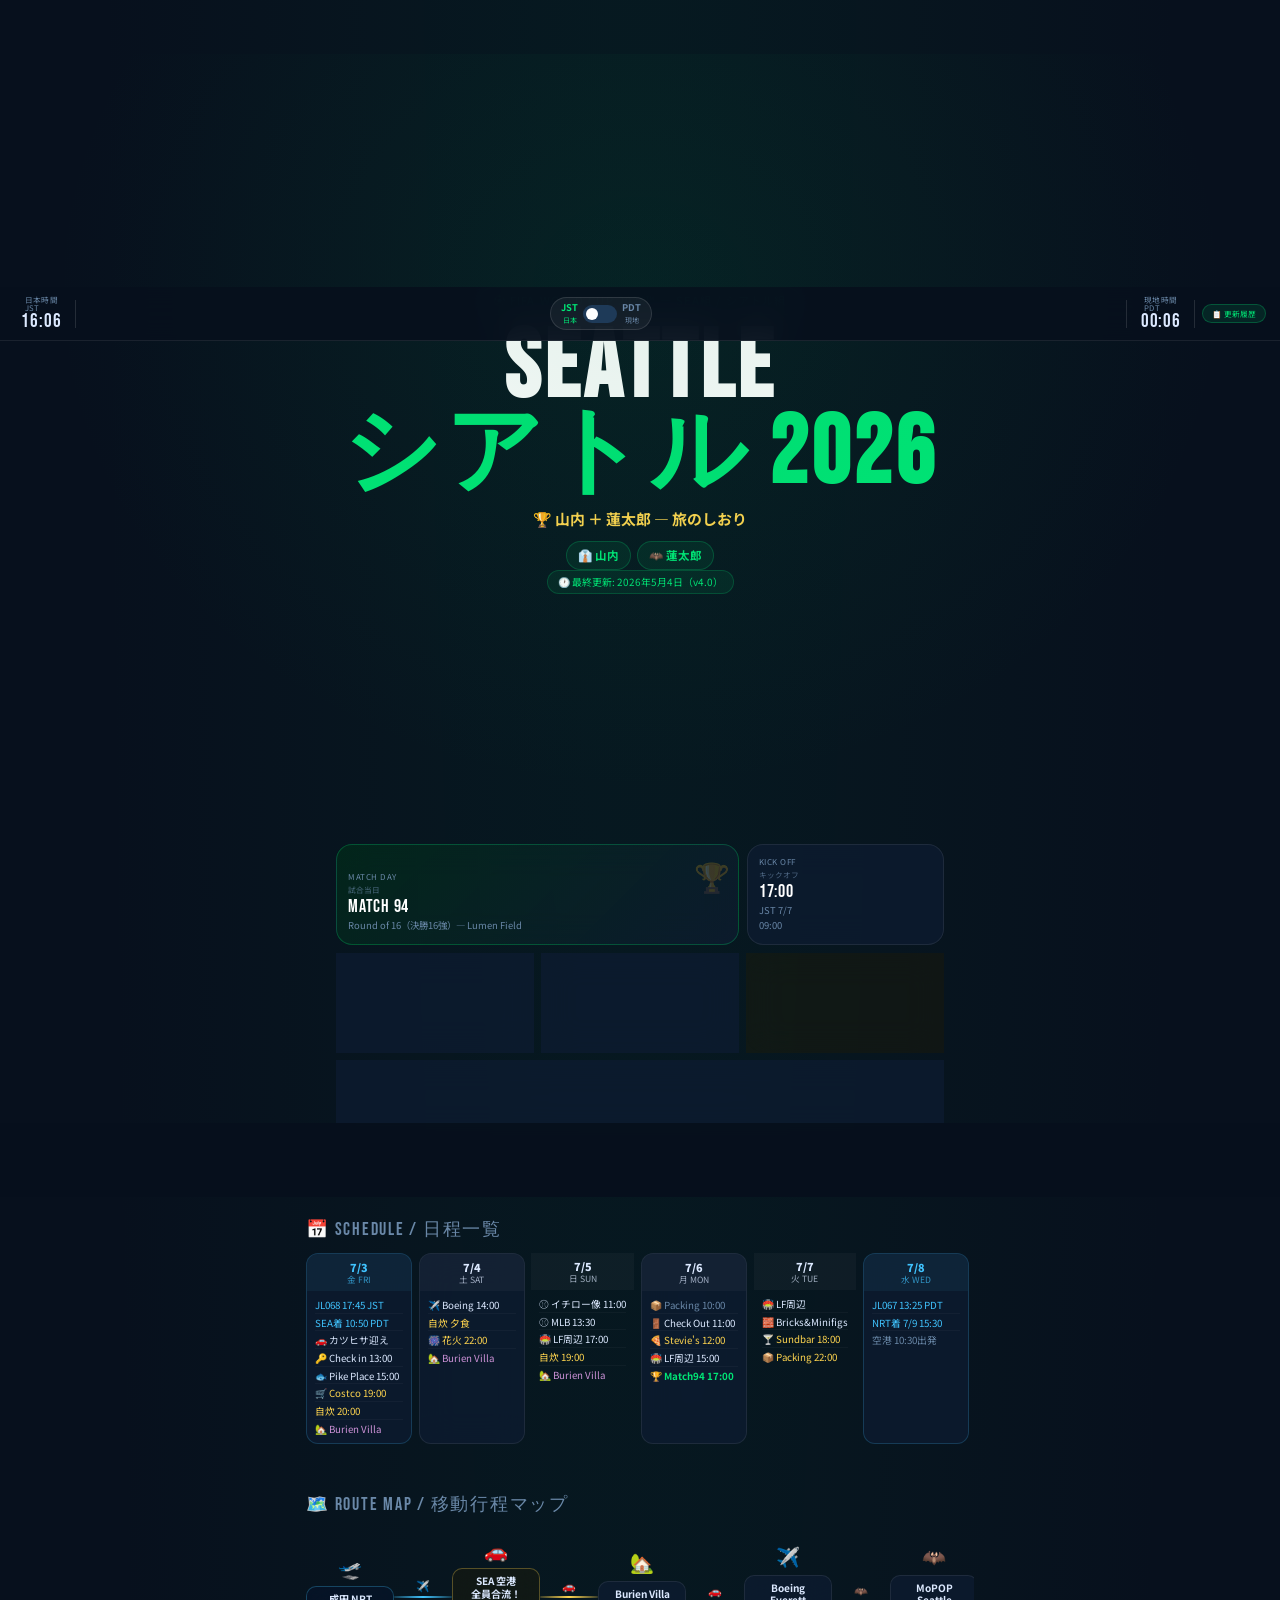
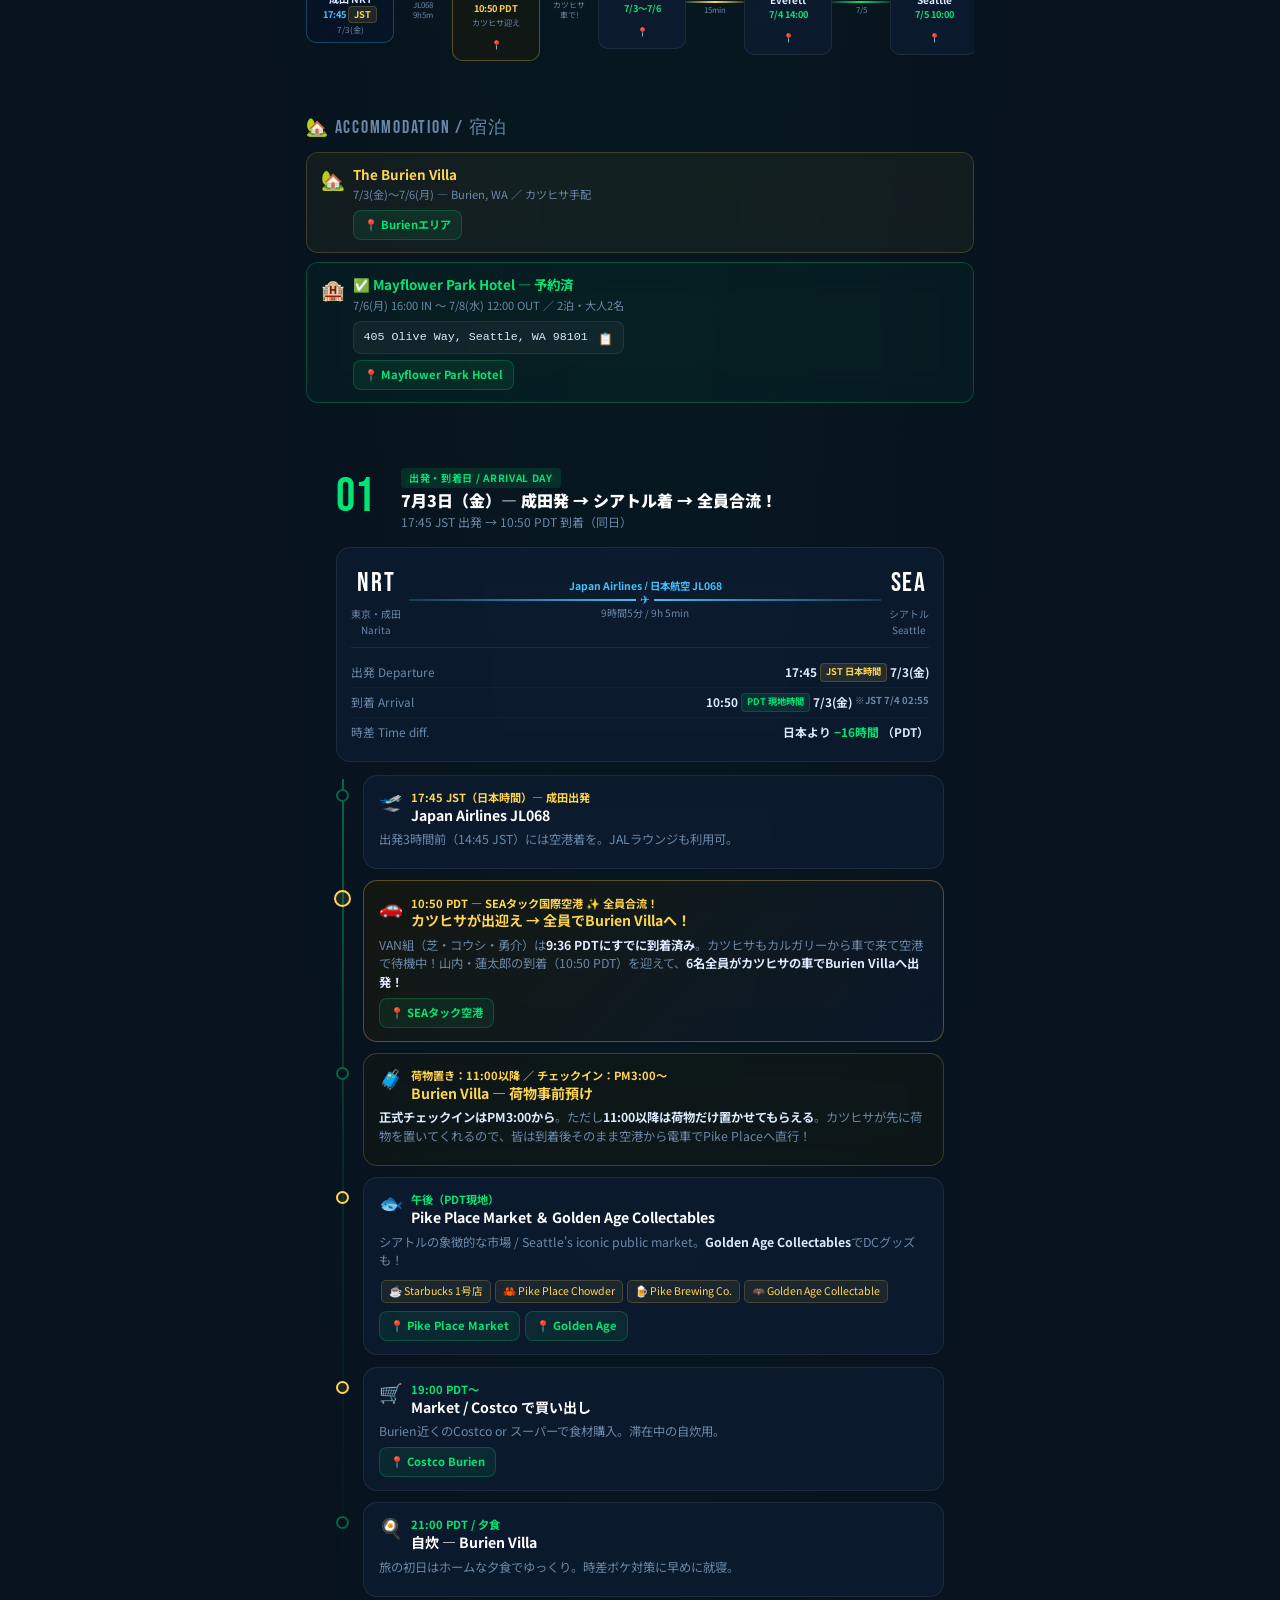
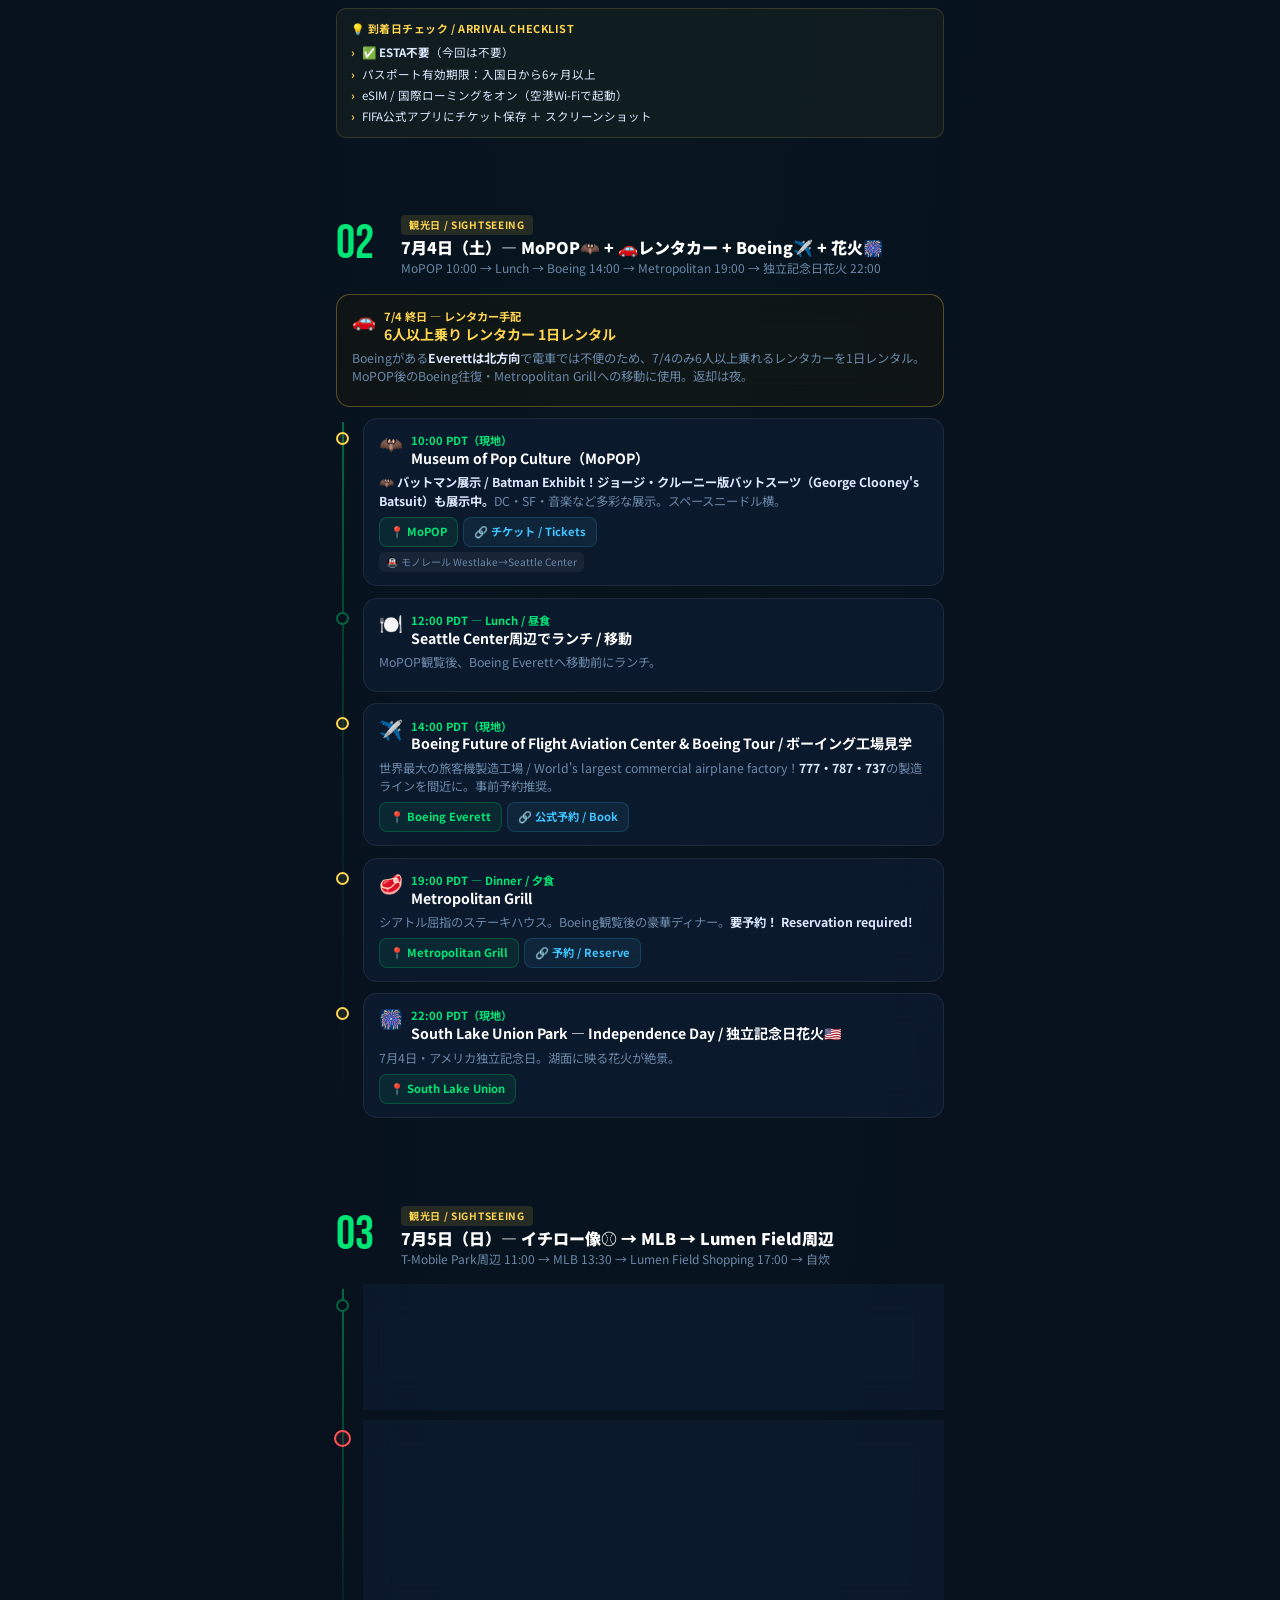
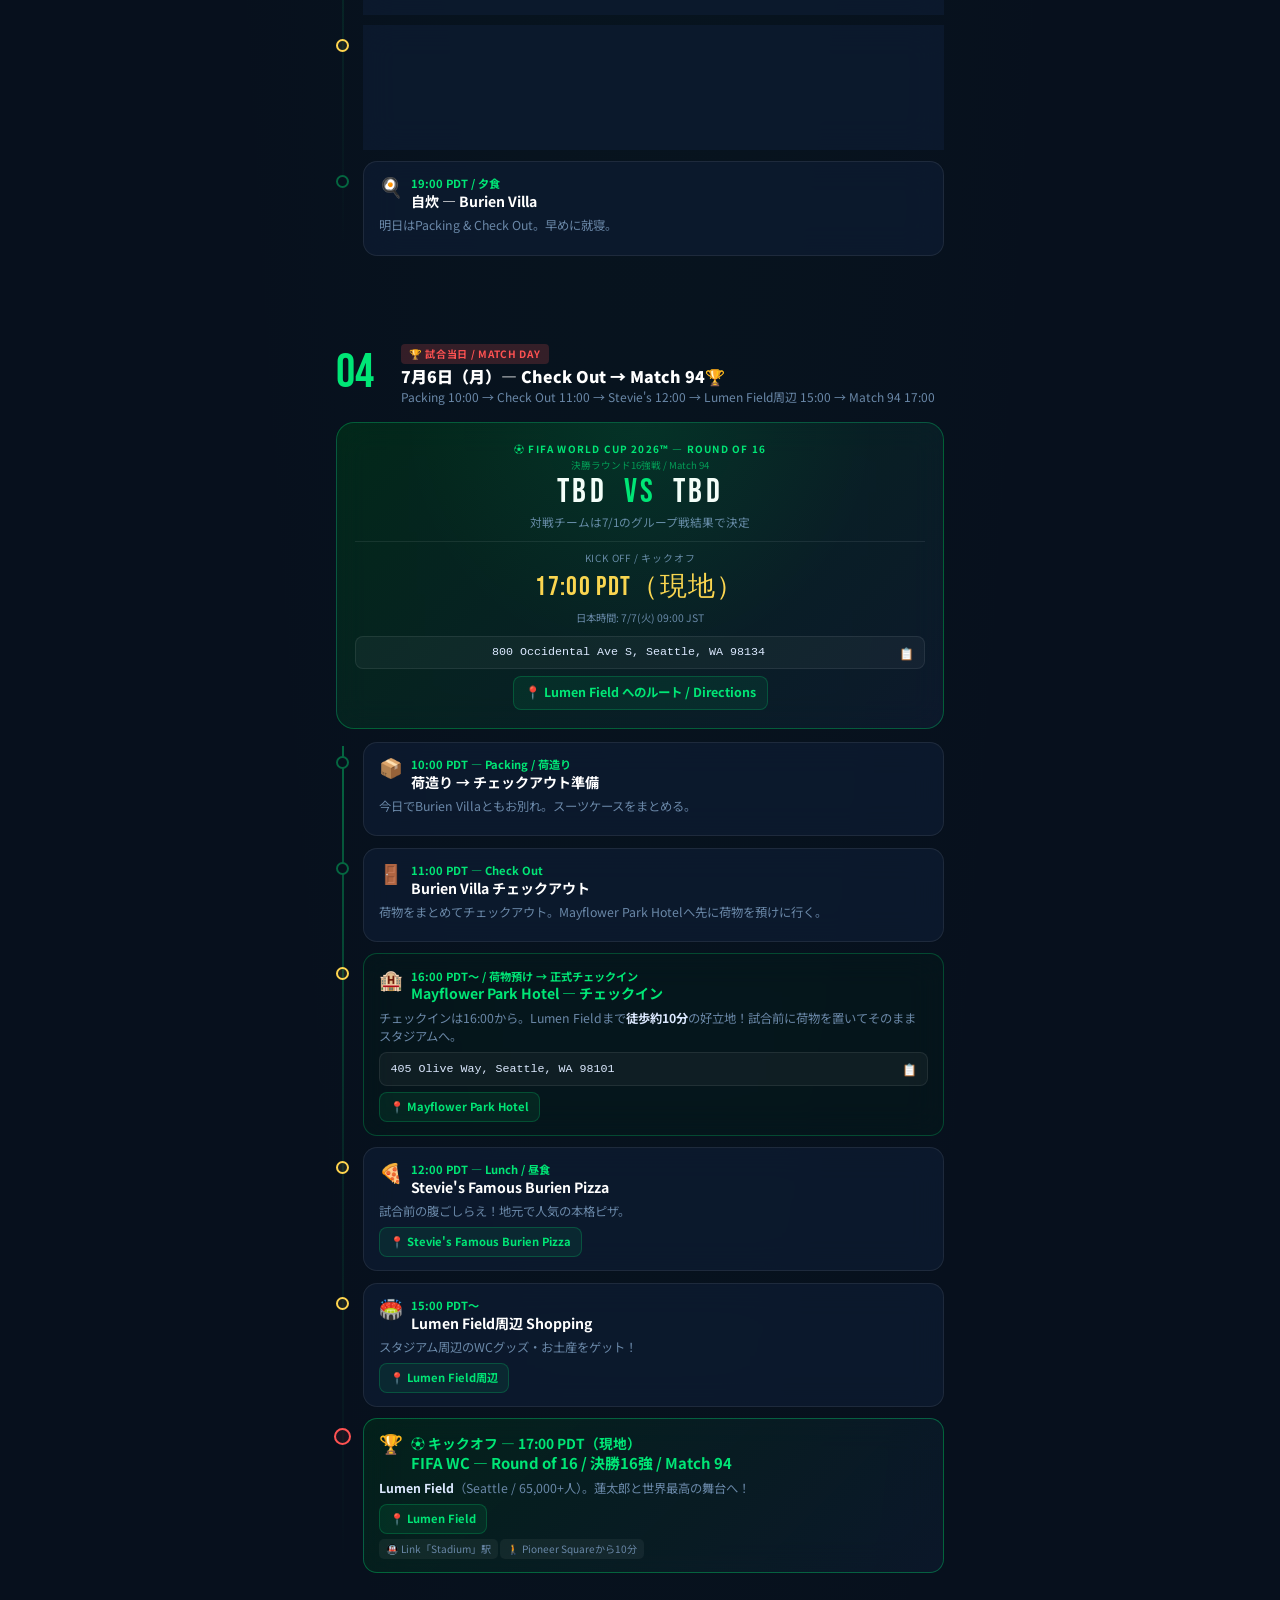
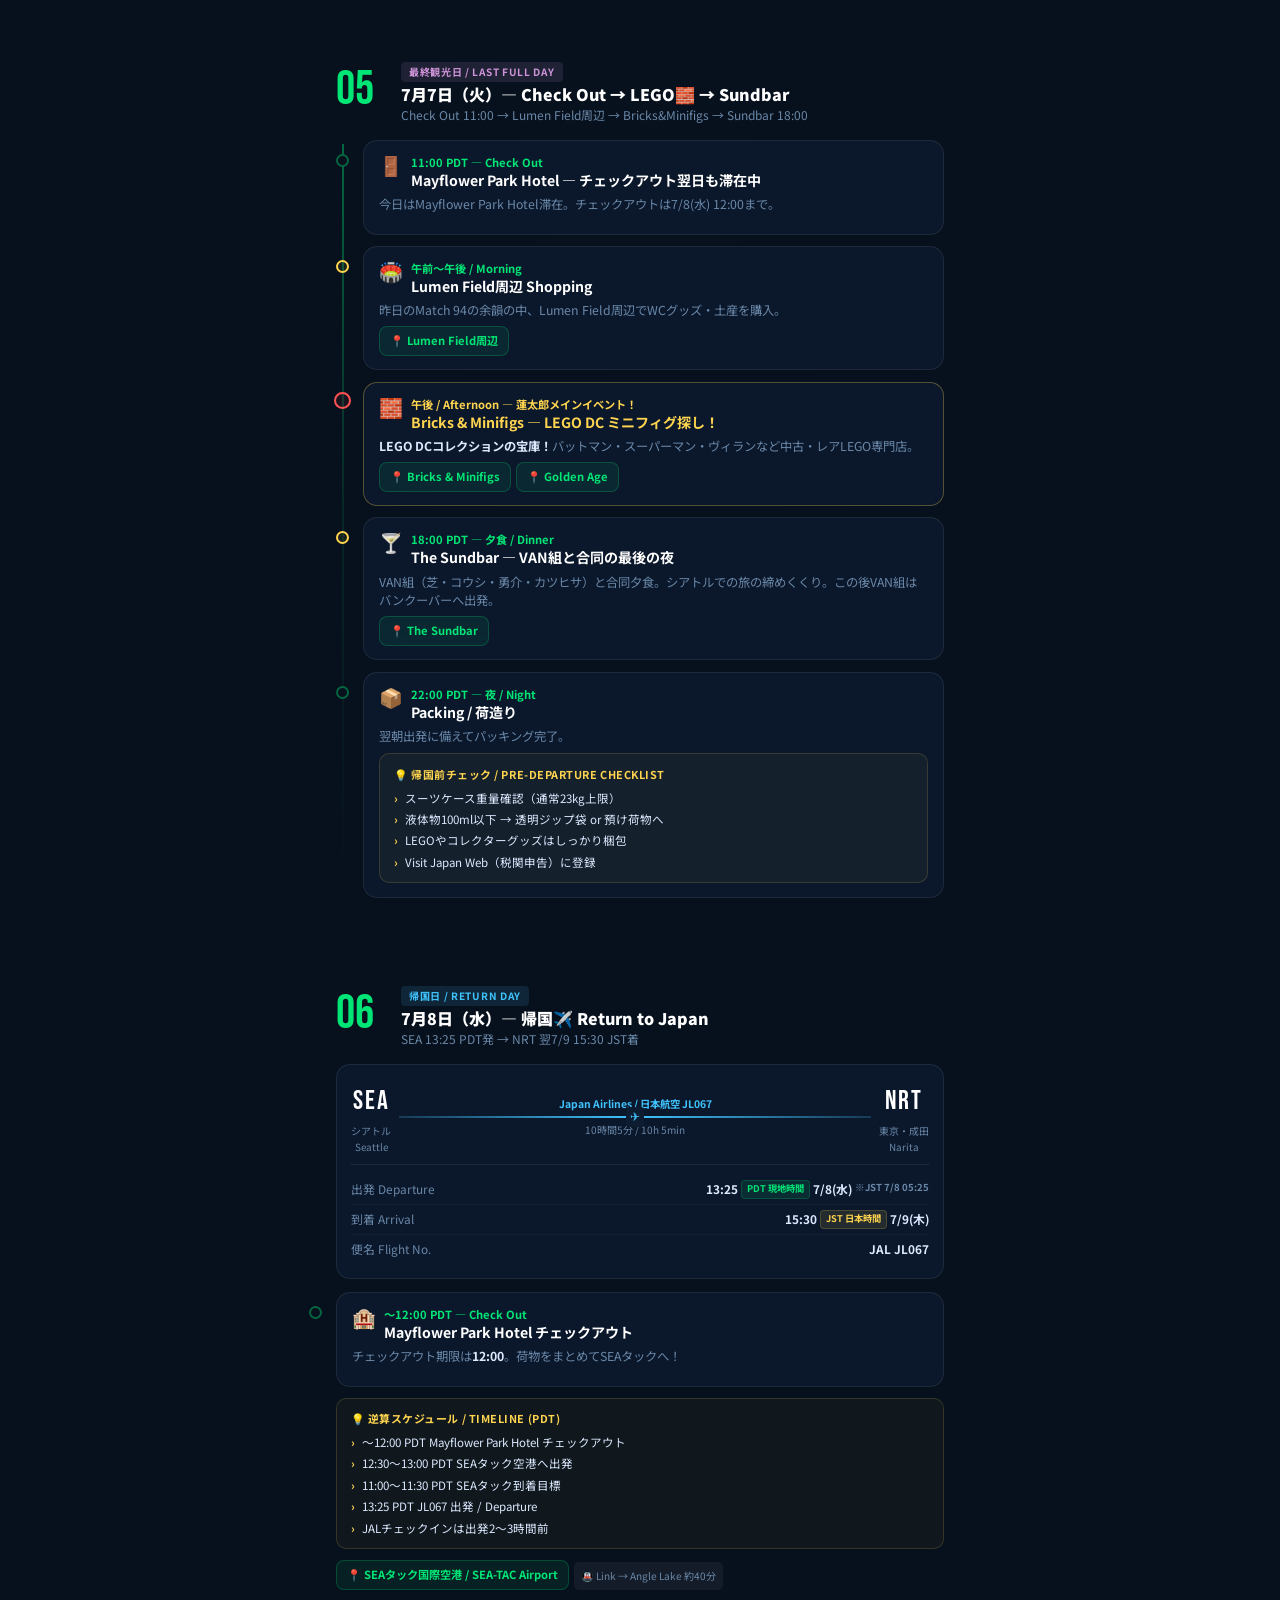
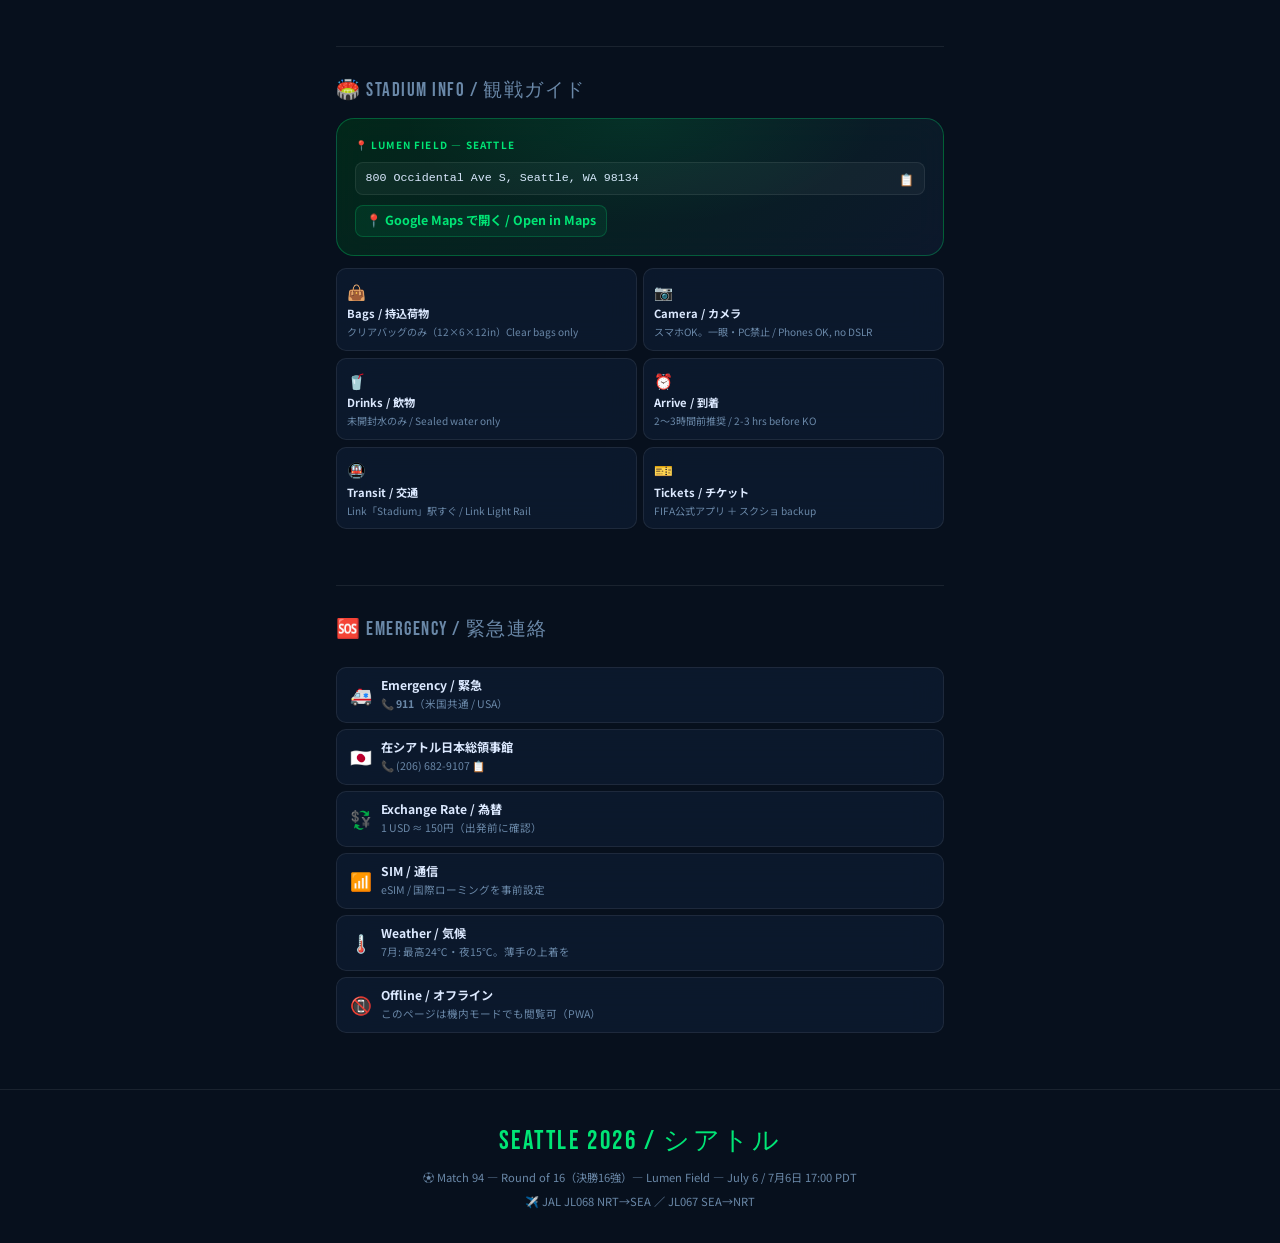
==== commit 2c1a9592: "fix: 変更履歴の年号 2025→2026 に統一" ====
--- a/seattle/index.html
+++ b/seattle/index.html
@@ -335,8 +335,18 @@
     <div class="cl-title">📋 変更履歴</div>
     <button class="cl-close" onclick="document.getElementById('changelog').classList.remove('show')">✕</button>
   </div>
+  <div class="cl-entry" style="border-left-color:rgba(0,230,118,.5);background:rgba(0,50,20,.1)">
+    <div class="cl-date">2026-05-04</div>
+    <div class="cl-ver">v4.0 — Mayflower Park Hotel 予約確定</div>
+    <ul class="cl-items">
+      <li>✅ <strong>Mayflower Park Hotel</strong> 予約確定</li>
+      <li>7/6(月) 16:00 IN → 7/8(水) 12:00 OUT / 2泊</li>
+      <li>📍 405 Olive Way, Seattle — Lumen Fieldまで徒歩10分</li>
+    </ul>
+  </div>
+
   <div class="cl-entry">
-    <div class="cl-date">2025-04-29</div>
+    <div class="cl-date">2026-04-29</div>
     <div class="cl-ver">v3.1 — ESTA / eTA 不要を確認</div>
     <ul class="cl-items">
       <li>✅ <strong>ESTA（米国）不要</strong> — 今回の旅程では不要を確認</li>
@@ -345,7 +355,7 @@
   </div>
 
   <div class="cl-entry">
-    <div class="cl-date">2025-04-29</div>
+    <div class="cl-date">2026-04-29</div>
     <div class="cl-ver">v3.0 — カツヒサLINE情報反映</div>
     <ul class="cl-items">
       <li>宿泊地：Lynnwood → <strong>Burien</strong>（5人→6人対応）</li>
@@ -355,7 +365,7 @@
     </ul>
   </div>
   <div class="cl-entry" style="border-left-color:rgba(64,196,255,.3)">
-    <div class="cl-date">2025-04-27</div>
+    <div class="cl-date">2026-04-27</div>
     <div class="cl-ver">v2.0 — PDFスケジュール完全反映</div>
     <ul class="cl-items">
       <li>7/4：MoPOP 10:00追加、Metropolitan Grill追加</li>
@@ -364,7 +374,7 @@
     </ul>
   </div>
   <div class="cl-entry" style="border-left-color:rgba(206,147,216,.3)">
-    <div class="cl-date">2025-04-26</div>
+    <div class="cl-date">2026-04-26</div>
     <div class="cl-ver">v1.0 — 初版公開</div>
     <ul class="cl-items">
       <li>JAL JL068 / JL067 フライト確定反映</li>
@@ -385,7 +395,7 @@
     <span class="mchip">👔 山内</span>
     <span class="mchip">🦇 蓮太郎</span>
   </div>
-  <div class="updated-badge">🕐 最終更新: 2025年4月29日（v3.1）</div>
+  <div class="updated-badge">🕐 最終更新: 2026年5月4日（v4.0）</div>
 </section>
 
 <!-- BENTO OVERVIEW / 旅程サマリー -->
@@ -419,8 +429,8 @@
     </div>
     <div class="bento span3">
       <div class="b-en">STAY / 宿泊</div>
-      <div class="b-val" style="font-size:.9rem">Burien Villa + 新宿泊先（要予約）</div>
-      <div class="b-sub">7/3〜7/6 Burien WA → 7/7 Pioneer Square / ダウンタウン</div>
+      <div class="b-val" style="font-size:.75rem">Burien Villa → Mayflower Park Hotel</div>
+      <div class="b-sub">7/3〜7/6 Burien WA → 7/6〜7/8 Olive Way, Seattle</div>
     </div>
   </div>
 </div>
@@ -548,12 +558,13 @@
       <div class="bgrp"><a class="mbtn" href="https://maps.google.com/maps?daddr=Burien+WA" target="_blank">📍 Burienエリア</a></div>
     </div>
   </div>
-  <div class="acc-card" style="background:rgba(255,82,82,.04);border-color:rgba(255,82,82,.18);">
-    <div class="acc-icon">🔍</div>
+  <div class="acc-card" style="background:rgba(0,230,118,.04);border-color:rgba(0,230,118,.25);">
+    <div class="acc-icon">🏨</div>
     <div>
-      <div class="acc-name" style="color:var(--red)">7/7〜7/8 — 要予約 TODO BOOKING</div>
-      <div class="acc-det">Pioneer Square / ダウンタウン周辺推奨（Lumen Field・空港アクセス良好）</div>
-      <div class="bgrp"><a class="mbtn" href="https://www.google.com/maps/search/?api=1&query=hotels+Pioneer+Square+Seattle" target="_blank" style="border-color:rgba(255,82,82,.3);color:var(--red);background:rgba(255,82,82,.08)">🔍 ホテルを探す</a></div>
+      <div class="acc-name" style="color:var(--green)">✅ Mayflower Park Hotel — 予約済</div>
+      <div class="acc-det">7/6(月) 16:00 IN 〜 7/8(水) 12:00 OUT ／ 2泊・大人2名</div>
+      <div onclick="copyText('405 Olive Way, Seattle, WA 98101')" class="copy-row" style="margin-top:.4rem"><span class="copy-val">405 Olive Way, Seattle, WA 98101</span><span class="copy-ic">📋</span></div>
+      <div class="bgrp"><a class="mbtn" href="https://maps.google.com/maps?daddr=405+Olive+Way+Seattle+WA+98101" target="_blank">📍 Mayflower Park Hotel</a></div>
     </div>
   </div>
 </div>
@@ -629,7 +640,8 @@
   </div>
   <div class="tl">
     <div class="tl-item"><div class="dot"></div><div class="card"><div class="card-h"><div class="c-ic">📦</div><div><div class="c-time pdt">10:00 PDT — Packing / 荷造り</div><div class="c-t">荷造り → チェックアウト準備</div></div></div><div class="c-d">今日でBurien Villaともお別れ。スーツケースをまとめる。</div></div></div>
-    <div class="tl-item"><div class="dot"></div><div class="card"><div class="card-h"><div class="c-ic">🚪</div><div><div class="c-time pdt">11:00 PDT — Check Out</div><div class="c-t">Burien Villa チェックアウト</div></div></div><div class="c-d">荷物をまとめてチェックアウト。新宿泊先または荷物預かりへ。</div></div></div>
+    <div class="tl-item"><div class="dot"></div><div class="card"><div class="card-h"><div class="c-ic">🚪</div><div><div class="c-time pdt">11:00 PDT — Check Out</div><div class="c-t">Burien Villa チェックアウト</div></div></div><div class="c-d">荷物をまとめてチェックアウト。Mayflower Park Hotelへ先に荷物を預けに行く。</div></div></div>
+    <div class="tl-item"><div class="dot g"></div><div class="card" style="border-color:rgba(0,230,118,.25);background:rgba(0,40,20,.2)"><div class="card-h"><div class="c-ic">🏨</div><div><div class="c-time" style="color:var(--green)">16:00 PDT〜 / 荷物預け → 正式チェックイン</div><div class="c-t" style="color:var(--green)">Mayflower Park Hotel — チェックイン</div></div></div><div class="c-d">チェックインは16:00から。Lumen Fieldまで<strong>徒歩約10分</strong>の好立地！試合前に荷物を置いてそのままスタジアムへ。</div><div onclick="copyText('405 Olive Way, Seattle, WA 98101')" class="copy-row"><span class="copy-val">405 Olive Way, Seattle, WA 98101</span><span class="copy-ic">📋</span></div><div class="bgrp"><a class="mbtn" href="https://maps.google.com/maps?daddr=405+Olive+Way+Seattle+WA+98101" target="_blank">📍 Mayflower Park Hotel</a></div></div></div>
     <div class="tl-item"><div class="dot g"></div><div class="card"><div class="card-h"><div class="c-ic">🍕</div><div><div class="c-time pdt">12:00 PDT — Lunch / 昼食</div><div class="c-t">Stevie's Famous Burien Pizza</div></div></div><div class="c-d">試合前の腹ごしらえ！地元で人気の本格ピザ。</div><div class="bgrp"><a class="mbtn" href="https://maps.google.com/maps?daddr=Stevie%27s+Famous+Burien+Pizza" target="_blank">📍 Stevie's Famous Burien Pizza</a></div></div></div>
     <div class="tl-item"><div class="dot g"></div><div class="card"><div class="card-h"><div class="c-ic">🏟️</div><div><div class="c-time pdt">15:00 PDT〜</div><div class="c-t">Lumen Field周辺 Shopping</div></div></div><div class="c-d">スタジアム周辺のWCグッズ・お土産をゲット！</div><div class="bgrp"><a class="mbtn" href="https://maps.google.com/maps?daddr=Lumen+Field+Seattle" target="_blank">📍 Lumen Field周辺</a></div></div></div>
     <div class="tl-item"><div class="dot r"></div><div class="card" style="border-color:rgba(0,230,118,.35);background:linear-gradient(135deg,rgba(0,50,25,.5),rgba(15,28,50,.6))"><div class="card-h"><div class="c-ic">🏆</div><div><div class="c-time" style="font-size:.86rem;color:var(--green)"><span class="t-pdt">⚽ KICK OFF — 17:00 PDT</span><span class="t-jst">⚽ キックオフ — 17:00 PDT（現地）</span></div><div class="c-t" style="color:var(--green);font-size:.93rem">FIFA WC — Round of 16 / 決勝16強 / Match 94</div></div></div><div class="c-d"><strong>Lumen Field</strong>（Seattle / 65,000+人）。蓮太郎と世界最高の舞台へ！</div><div class="bgrp"><a class="mbtn" href="https://maps.google.com/maps?daddr=Lumen+Field+Seattle" target="_blank">📍 Lumen Field</a></div><span class="tbadge">🚇 Link「Stadium」駅</span><span class="tbadge">🚶 Pioneer Squareから10分</span></div></div>
@@ -640,7 +652,7 @@
 <section class="sec" id="day5">
   <div class="sec-header"><div class="day-num">05</div><div class="day-meta"><div class="dlbl l-free">最終観光日 / Last Full Day</div><h2>7月7日（火）— Check Out → LEGO🧱 → Sundbar</h2><p>Check Out 11:00 → Lumen Field周辺 → Bricks&Minifigs → Sundbar 18:00</p></div></div>
   <div class="tl">
-    <div class="tl-item"><div class="dot"></div><div class="card"><div class="card-h"><div class="c-ic">🚪</div><div><div class="c-time pdt">11:00 PDT — Check Out</div><div class="c-t">Burien Villa チェックアウト</div></div></div><div class="c-d">荷物をまとめてチェックアウト。お世話になったBurien Villaともお別れ。</div></div></div>
+    <div class="tl-item"><div class="dot"></div><div class="card"><div class="card-h"><div class="c-ic">🚪</div><div><div class="c-time pdt">11:00 PDT — Check Out</div><div class="c-t">Mayflower Park Hotel — チェックアウト翌日も滞在中</div></div></div><div class="c-d">今日はMayflower Park Hotel滞在。チェックアウトは7/8(水) 12:00まで。</div></div></div>
     <div class="tl-item"><div class="dot g"></div><div class="card"><div class="card-h"><div class="c-ic">🏟️</div><div><div class="c-time pdt">午前〜午後 / Morning</div><div class="c-t">Lumen Field周辺 Shopping</div></div></div><div class="c-d">昨日のMatch 94の余韻の中、Lumen Field周辺でWCグッズ・土産を購入。</div><div class="bgrp"><a class="mbtn" href="https://maps.google.com/maps?daddr=Lumen+Field+Seattle" target="_blank">📍 Lumen Field周辺</a></div></div></div>
     <div class="tl-item"><div class="dot r"></div><div class="card" style="border-color:rgba(255,213,79,.3)"><div class="card-h"><div class="c-ic">🧱</div><div><div class="c-time" style="color:var(--gold)">午後 / Afternoon — 蓮太郎メインイベント！</div><div class="c-t" style="color:var(--gold)">Bricks & Minifigs — LEGO DC ミニフィグ探し！</div></div></div><div class="c-d"><strong>LEGO DCコレクションの宝庫！</strong>バットマン・スーパーマン・ヴィランなど中古・レアLEGO専門店。</div><div class="bgrp"><a class="mbtn" href="https://maps.google.com/maps?daddr=Bricks+and+Minifigs+Seattle" target="_blank">📍 Bricks & Minifigs</a><a class="mbtn" href="https://maps.google.com/maps?daddr=Golden+Age+Collectables+Seattle" target="_blank">📍 Golden Age</a></div></div></div>
     <div class="tl-item"><div class="dot g"></div><div class="card"><div class="card-h"><div class="c-ic">🍸</div><div><div class="c-time pdt">18:00 PDT — 夕食 / Dinner</div><div class="c-t">The Sundbar — VAN組と合同の最後の夜</div></div></div><div class="c-d">VAN組（芝・コウシ・勇介・カツヒサ）と合同夕食。シアトルでの旅の締めくくり。この後VAN組はバンクーバーへ出発。</div><div class="bgrp"><a class="mbtn" href="https://maps.google.com/maps?daddr=The+Sundbar+Seattle" target="_blank">📍 The Sundbar</a></div></div></div>
@@ -662,7 +674,8 @@
     <div class="irow"><span class="lbl">到着 Arrival</span><span class="val"><strong>15:30</strong><span class="tz-tag tz-j">JST 日本時間</span>7/9(木)</span></div>
     <div class="irow"><span class="lbl">便名 Flight No.</span><span class="val">JAL JL067</span></div>
   </div>
-  <div class="tips"><h4>💡 逆算スケジュール / Timeline (PDT)</h4><ul><li>10:00〜10:30 PDT チェックアウト / Check-out</li><li>11:00〜11:30 PDT SEAタック到着目標</li><li>13:25 PDT JL067 出発 / Departure</li><li>JALチェックインは出発2〜3時間前</li></ul></div>
+  <div class="tl-item"><div class="dot"></div><div class="card"><div class="card-h"><div class="c-ic">🏨</div><div><div class="c-time pdt">〜12:00 PDT — Check Out</div><div class="c-t">Mayflower Park Hotel チェックアウト</div></div></div><div class="c-d">チェックアウト期限は<strong>12:00</strong>。荷物をまとめてSEAタックへ！</div></div></div>
+  <div class="tips"><h4>💡 逆算スケジュール / Timeline (PDT)</h4><ul><li>〜12:00 PDT Mayflower Park Hotel チェックアウト</li><li>12:30〜13:00 PDT SEAタック空港へ出発</li><li>11:00〜11:30 PDT SEAタック到着目標</li><li>13:25 PDT JL067 出発 / Departure</li><li>JALチェックインは出発2〜3時間前</li></ul></div>
   <div class="bgrp" style="margin-top:.7rem"><a class="mbtn" href="https://maps.google.com/maps?daddr=Seattle-Tacoma+International+Airport" target="_blank">📍 SEAタック国際空港 / SEA-TAC Airport</a><span class="tbadge">🚇 Link → Angle Lake 約40分</span></div>
 </section>
 
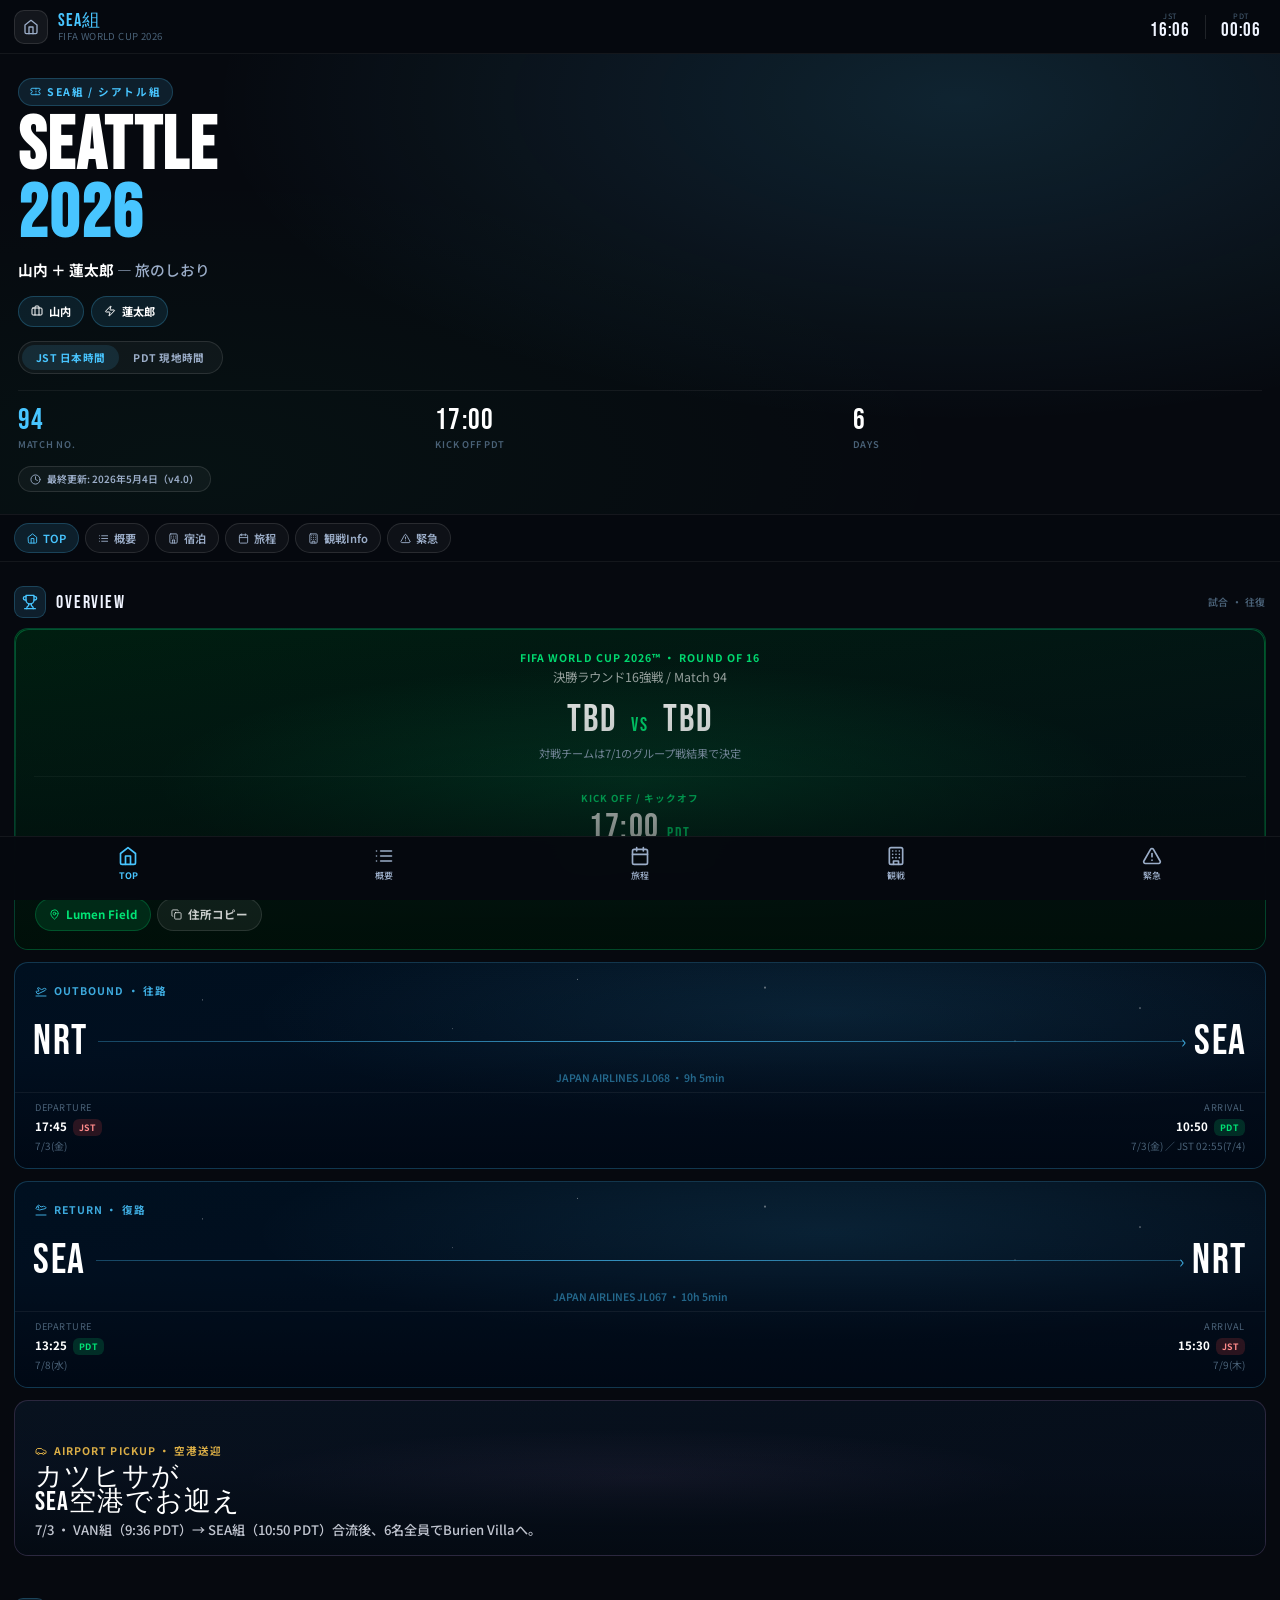
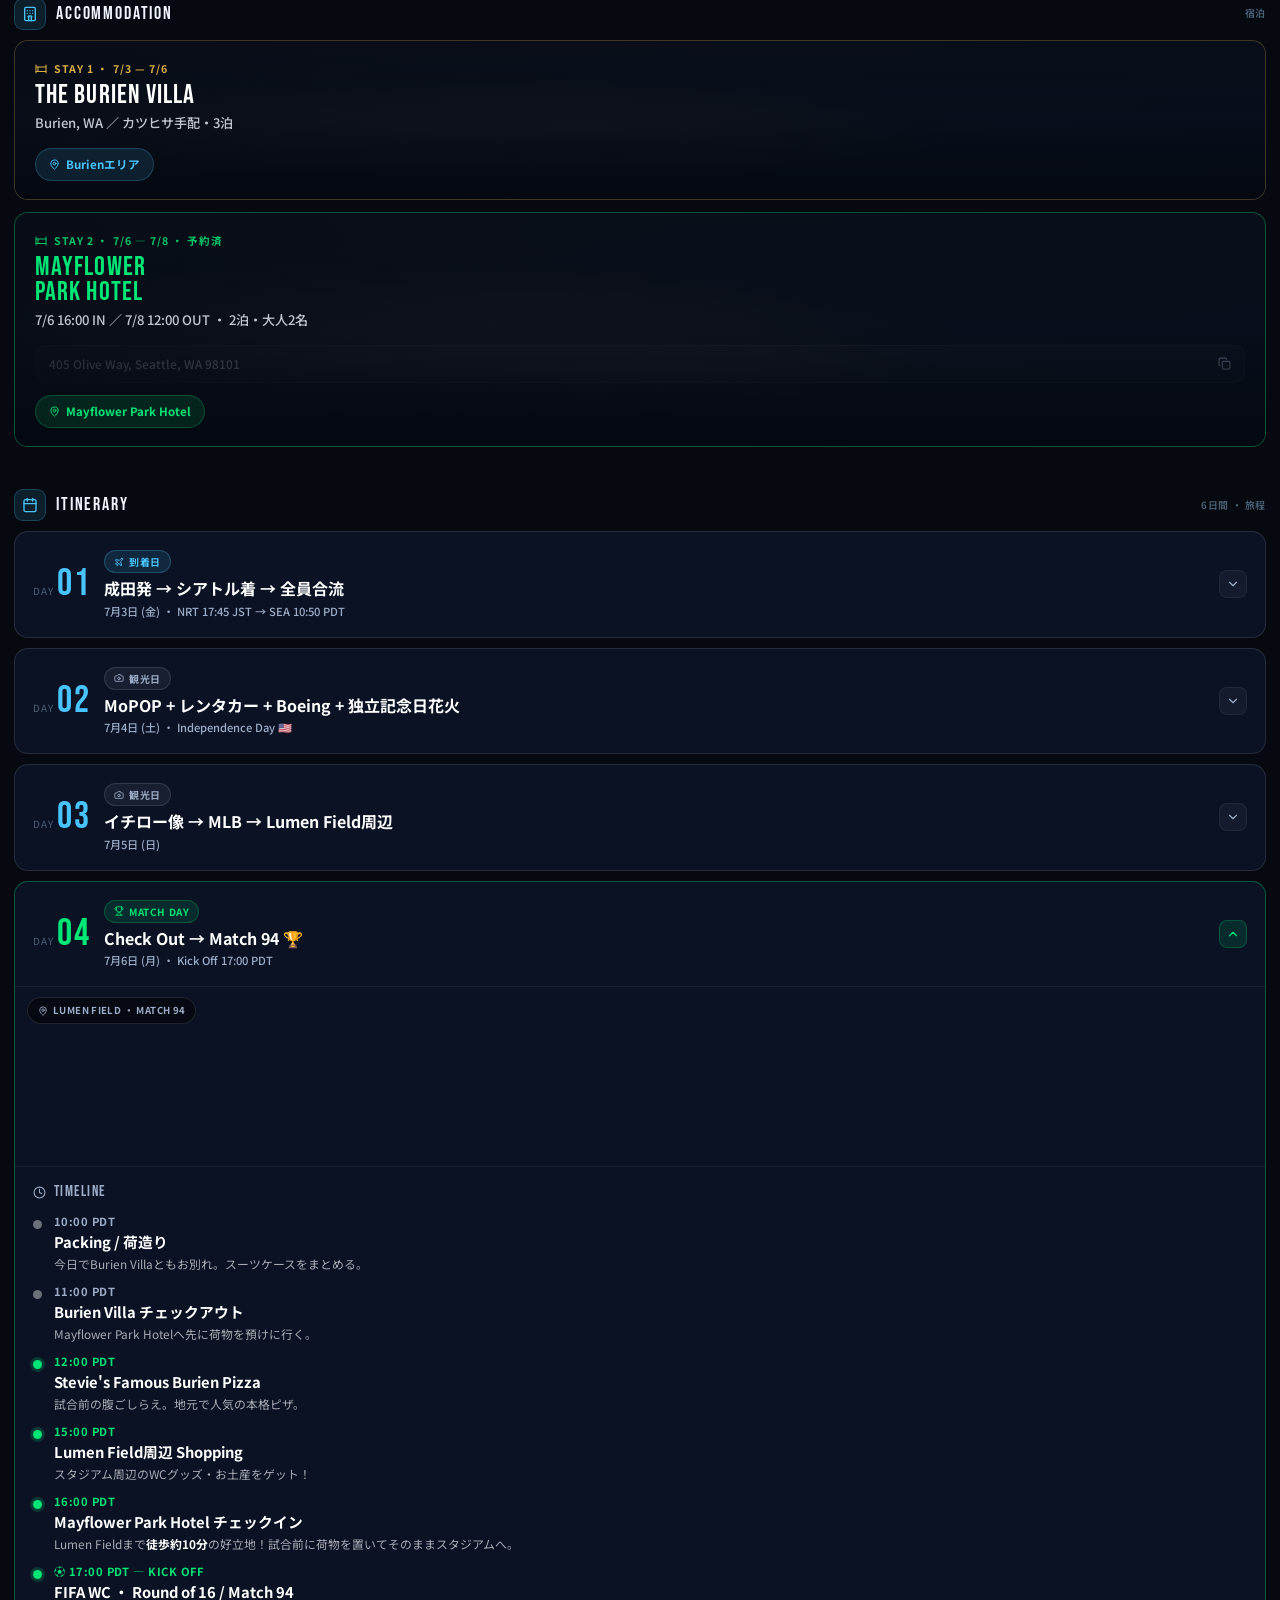
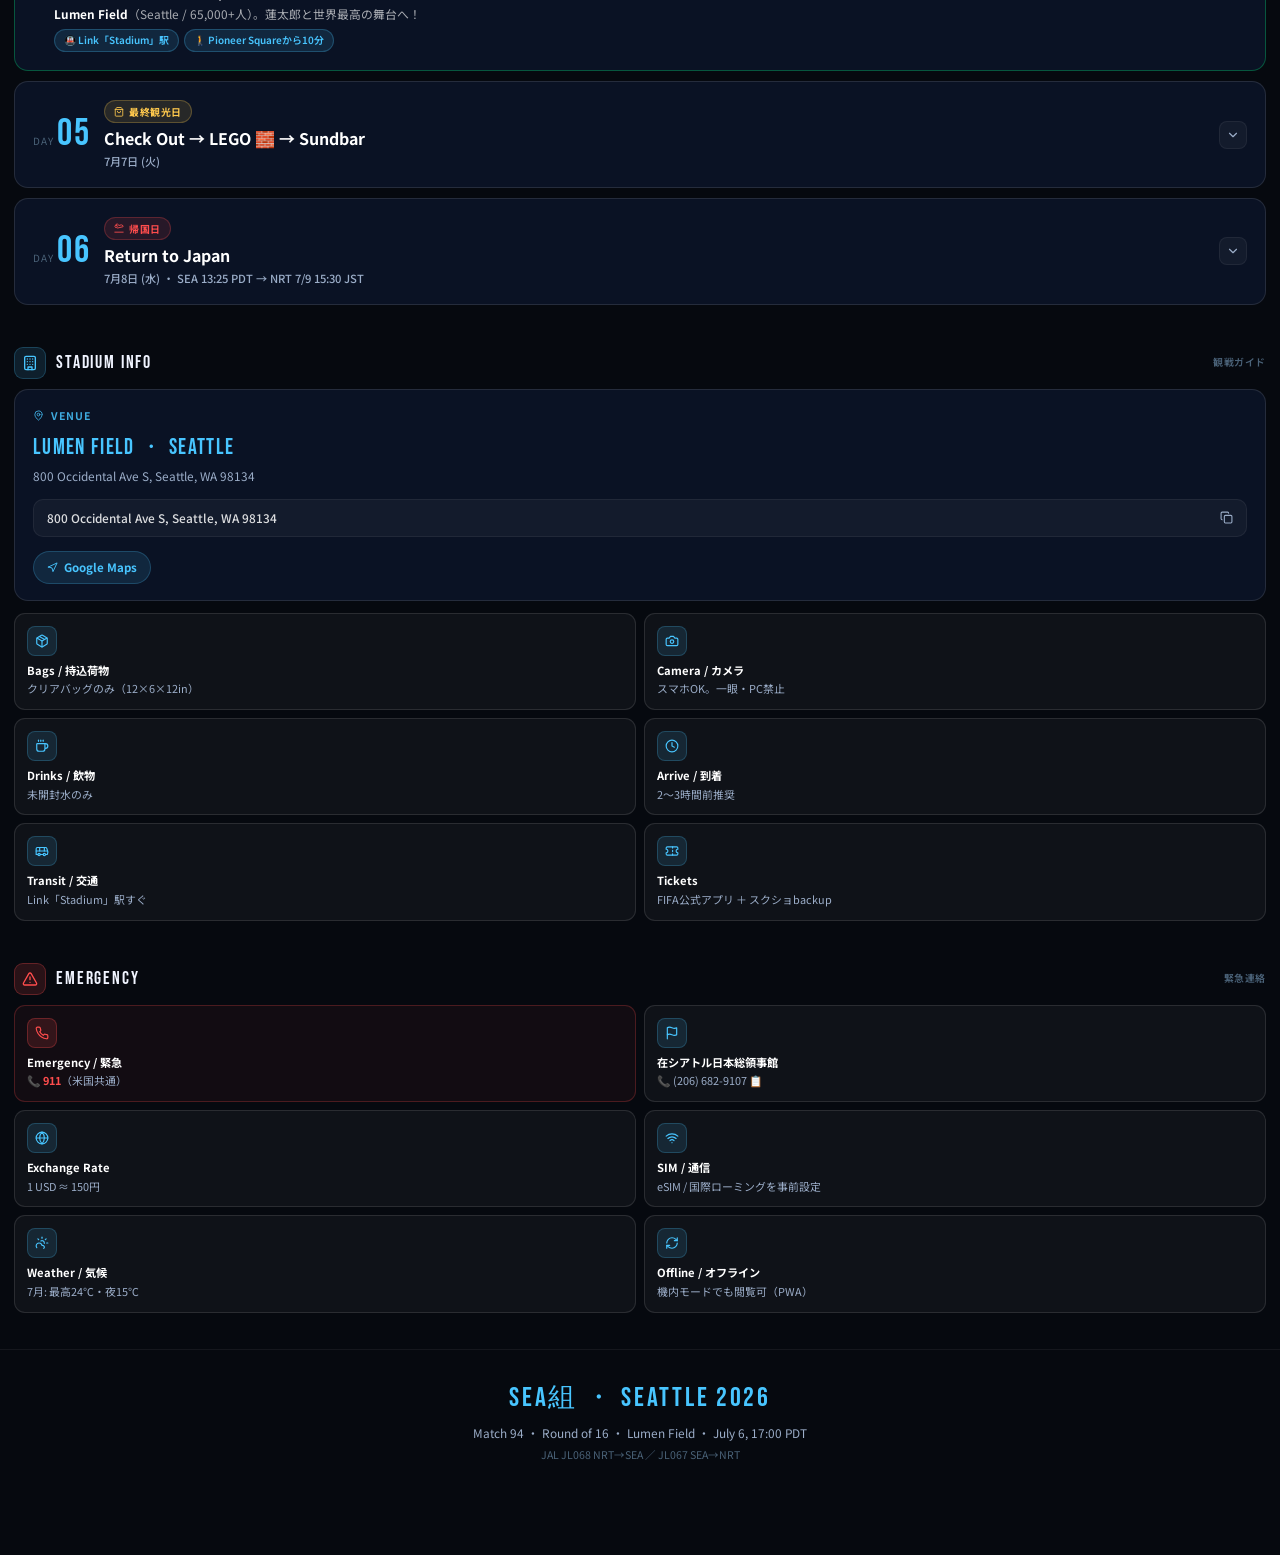
==== commit 8d5df846: "fix: Design大幅変更" ====
--- a/seattle/index.html
+++ b/seattle/index.html
@@ -2,769 +2,994 @@
 <html lang="ja">
 <head>
 <meta charset="UTF-8">
-<meta name="viewport" content="width=device-width,initial-scale=1,viewport-fit=cover">
-<meta name="theme-color" content="#00e676">
-<link rel="manifest" href="/fwc2026/manifest.json">
-<title>⚽ FWC2026 SEA組 — 旅のしおり</title>
-<link href="https://fonts.googleapis.com/css2?family=Bebas+Neue&family=Noto+Sans+JP:wght@400;700;900&display=swap" rel="stylesheet">
+<meta name="viewport" content="width=device-width, initial-scale=1.0, viewport-fit=cover">
+<title>⚽ SEA組 — シアトル 2026</title>
+<meta name="theme-color" content="#06090f">
+<link rel="manifest" href="../manifest.json">
+<link href="https://fonts.googleapis.com/css2?family=Bebas+Neue&family=Noto+Sans+JP:wght@400;500;700;900&display=swap" rel="stylesheet">
+<link rel="stylesheet" href="../assets/ds.css">
+<script src="../assets/ic.js" defer></script>
 <style>
 :root{
-  --bg:#07101d;--bg2:#0d1c30;--card:rgba(15,28,50,.75);
-  --border:rgba(255,255,255,.08);--border2:rgba(255,255,255,.12);
-  --green:#00e676;--green2:#00b853;--gold:#ffd54f;--red:#ff5252;
-  --blue:#40c4ff;--purple:#ce93d8;--text:#dce9ff;--muted:#6a88a8;
-  --glass:rgba(15,28,50,.72);--blur:blur(16px);
-  --sb-h:54px;--bn-h:64px;
+  --accent:#48c5ff;
+  --acc-o:rgba(72,197,255,.12);
+  --acc-m:rgba(72,197,255,.22);
+  --acc-glow:rgba(72,197,255,.14);
 }
-*{box-sizing:border-box;margin:0;padding:0;-webkit-tap-highlight-color:transparent;}
-html{scroll-behavior:smooth;scroll-padding-top:calc(var(--sb-h)+4px);}
-body{background:var(--bg);color:var(--text);font-family:'Noto Sans JP',sans-serif;line-height:1.6;
-  padding-top:var(--sb-h);padding-bottom:calc(var(--bn-h)+env(safe-area-inset-bottom));
-  overflow-x:hidden;background-image:radial-gradient(ellipse at 50% -10%,rgba(0,100,60,.12),transparent 60%);}
-
-/* ─── STATUS BAR ─── */
-#sb{position:fixed;top:0;left:0;right:0;height:var(--sb-h);z-index:300;
-  background:rgba(7,16,29,.95);backdrop-filter:var(--blur);-webkit-backdrop-filter:var(--blur);
-  border-bottom:1px solid var(--border);display:flex;align-items:center;padding:0 .9rem;gap:.4rem;}
-.sb-clk{display:flex;flex-direction:column;align-items:center;min-width:54px;}
-.sb-city{font-size:.48rem;color:var(--muted);letter-spacing:.05em;text-transform:uppercase;line-height:1;}
-.sb-time{font-family:'Bebas Neue',cursive;font-size:1.2rem;color:var(--text);letter-spacing:.04em;line-height:1;}
-.sb-div{width:1px;height:28px;background:var(--border2);flex-shrink:0;}
-.sb-mid{flex:1;display:flex;justify-content:center;}
-.tz-tog{display:flex;align-items:center;gap:5px;background:rgba(255,255,255,.05);
-  border:1px solid var(--border2);border-radius:100px;padding:4px 10px;}
-.tz-lbl{font-size:.58rem;font-weight:700;color:var(--muted);transition:color .2s;line-height:1.2;text-align:center;}
-.tz-lbl.active{color:var(--green);}
-.tog-sw{position:relative;width:34px;height:18px;flex-shrink:0;}
-.tog-sw input{opacity:0;width:0;height:0;position:absolute;}
-.tog-sl{position:absolute;inset:0;background:#1e3a58;border-radius:18px;cursor:pointer;transition:.25s;}
-.tog-sl:before{content:'';position:absolute;width:12px;height:12px;left:3px;top:3px;background:#fff;border-radius:50%;transition:.25s;}
-input:checked+.tog-sl{background:var(--green2);}
-input:checked+.tog-sl:before{transform:translateX(16px);}
-
-/* ─── TOAST ─── */
-#toast{position:fixed;bottom:calc(var(--bn-h)+12px+env(safe-area-inset-bottom));
-  left:50%;transform:translateX(-50%) translateY(8px);
-  background:rgba(0,230,118,.92);color:#000;padding:6px 18px;border-radius:100px;
-  font-size:.78rem;font-weight:900;opacity:0;transition:all .25s;pointer-events:none;z-index:400;white-space:nowrap;}
-#toast.show{opacity:1;transform:translateX(-50%) translateY(0);}
-
-/* ─── BOTTOM NAV ─── */
-#bn{position:fixed;bottom:0;left:0;right:0;height:var(--bn-h);z-index:300;
-  background:rgba(7,16,29,.96);backdrop-filter:var(--blur);-webkit-backdrop-filter:var(--blur);
-  border-top:1px solid var(--border);display:flex;align-items:flex-start;padding-top:8px;
-  padding-bottom:env(safe-area-inset-bottom);}
-.bn-item{flex:1;display:flex;flex-direction:column;align-items:center;gap:2px;
-  color:var(--muted);text-decoration:none;font-size:.5rem;padding:0;transition:color .2s;}
-.bn-item.active,.bn-item:hover{color:var(--green);}
-.bn-ic{font-size:1.25rem;line-height:1;}
-
-/* ─── HERO ─── */
-.hero{position:relative;min-height:calc(100svh - var(--sb-h) - var(--bn-h));display:flex;flex-direction:column;
-  align-items:center;justify-content:center;text-align:center;padding:2rem 1.5rem 1.8rem;overflow:hidden;}
-.hero::before{content:'';position:absolute;inset:0;
-  background:radial-gradient(ellipse at 50% 30%,rgba(0,120,70,.1),transparent 65%);pointer-events:none;}
-.hero-badge{display:inline-block;background:rgba(0,230,118,.1);border:1px solid rgba(0,230,118,.25);
-  border-radius:100px;padding:4px 14px;font-size:.7rem;color:var(--green);letter-spacing:.1em;
-  text-transform:uppercase;margin-bottom:.7rem;}
-.hero h1{font-family:'Bebas Neue',cursive;font-size:clamp(3.2rem,13vw,6rem);
-  line-height:.9;letter-spacing:.04em;color:#fff;}
-.hero h1 em{color:var(--green);font-style:normal;display:block;}
-.hero-sub{font-size:clamp(.8rem,2.8vw,.93rem);color:var(--gold);font-weight:700;margin-top:.5rem;}
-.member-chips{display:flex;gap:.4rem;flex-wrap:wrap;justify-content:center;margin-top:.7rem;}
-.mchip{background:rgba(0,230,118,.08);border:1px solid rgba(0,230,118,.22);
-  border-radius:100px;padding:4px 11px;font-size:.72rem;font-weight:700;color:var(--green);}
-
-/* ─── BENTO ─── */
-.bento-wrap{padding:.5rem 1rem 1rem;max-width:640px;margin:0 auto;}
-.bento-grid{display:grid;grid-template-columns:repeat(3,1fr);gap:.5rem;}
-.bento{background:var(--glass);backdrop-filter:var(--blur);-webkit-backdrop-filter:var(--blur);
-  border:1px solid var(--border);border-radius:16px;padding:.7rem;
-  display:flex;flex-direction:column;justify-content:flex-end;min-height:76px;overflow:hidden;position:relative;}
-.bento.span2{grid-column:span 2;}
-.bento.span3{grid-column:span 3;}
-.bento.match-b{border-color:rgba(0,230,118,.25);background:linear-gradient(135deg,rgba(0,50,25,.6),rgba(15,28,50,.7));}
-.b-en{font-size:.5rem;color:var(--muted);letter-spacing:.06em;text-transform:uppercase;}
-.b-ja{font-size:.48rem;color:var(--muted);opacity:.7;}
-.b-val{font-family:'Bebas Neue',cursive;font-size:1.15rem;color:#fff;line-height:1;letter-spacing:.04em;margin:.1rem 0;}
-.b-sub{font-size:.59rem;color:var(--muted);}
-.b-icon{font-size:1.8rem;position:absolute;top:.5rem;right:.5rem;opacity:.2;}
-
-/* ─── SECTION NAV ─── */
-#snav{background:rgba(7,16,29,.92);backdrop-filter:var(--blur);-webkit-backdrop-filter:var(--blur);
-  border-bottom:1px solid var(--border);padding:.5rem .9rem;overflow-x:auto;scrollbar-width:none;
-  position:sticky;top:0;z-index:200;}
-#snav::-webkit-scrollbar{display:none;}
-.snav-inner{display:flex;gap:.3rem;min-width:max-content;}
-.snav-btn{background:transparent;border:1px solid rgba(255,255,255,.08);border-radius:100px;
-  padding:4px 10px;color:var(--muted);font-family:'Noto Sans JP',sans-serif;font-size:.68rem;
-  cursor:pointer;transition:all .2s;white-space:nowrap;text-decoration:none;display:inline-block;}
-.snav-btn.active,.snav-btn:hover{background:rgba(0,230,118,.13);border-color:rgba(0,230,118,.35);color:var(--green);}
-
-/* ─── SCHED TABLE ─── */
-.sec-wrap{padding:1.2rem 1rem;max-width:700px;margin:0 auto;}
-.sec-title{font-family:'Bebas Neue',cursive;font-size:1.1rem;letter-spacing:.1em;color:var(--muted);margin-bottom:.6rem;}
-.sched-scroll{overflow-x:auto;scrollbar-width:thin;scrollbar-color:rgba(255,255,255,.1) transparent;padding-bottom:.5rem;}
-.sched-scroll::-webkit-scrollbar{height:3px;}
-.sched-scroll::-webkit-scrollbar-thumb{background:rgba(255,255,255,.1);border-radius:2px;}
-.sched-grid{display:flex;gap:.42rem;min-width:max-content;}
-.day-col{width:106px;border-radius:12px;overflow:hidden;border:1px solid var(--border);flex-shrink:0;
-  background:var(--glass);backdrop-filter:var(--blur);-webkit-backdrop-filter:var(--blur);}
-.day-col.match-day{border-color:rgba(0,230,118,.35);}
-.day-col.travel-day{border-color:rgba(64,196,255,.2);}
-.day-col.today-col{border-color:var(--gold);box-shadow:0 0 14px rgba(255,213,79,.12);}
-.day-head{padding:.42rem .5rem;font-size:.68rem;font-weight:900;text-align:center;line-height:1.2;background:rgba(255,255,255,.03);}
-.match-day .day-head{background:rgba(0,230,118,.1);color:var(--green);}
-.travel-day .day-head{background:rgba(64,196,255,.06);color:var(--blue);}
-.dow{font-size:.54rem;font-weight:400;opacity:.7;}
-.today-pill{background:var(--gold);color:#000;font-size:.5rem;font-weight:900;padding:1px 5px;border-radius:3px;display:inline-block;margin-bottom:1px;}
-.day-body{padding:.42rem .5rem;display:flex;flex-direction:column;gap:2px;}
-.si{font-size:.61rem;color:var(--muted);padding:1px 0;border-bottom:1px solid rgba(255,255,255,.03);line-height:1.3;}
-.si:last-child{border:none;}
-.si.hl{color:var(--text);}
-.si.match{color:var(--green);font-weight:700;}
-.si.food{color:var(--gold);}
-.si.tr{color:var(--blue);}
-.si.acc{color:var(--purple);}
-
-/* ─── ROUTE MAP ─── */
-.route-scroll{overflow-x:auto;scrollbar-width:thin;padding-bottom:.5rem;}
-.route-scroll::-webkit-scrollbar{height:3px;}
-.route-scroll::-webkit-scrollbar-thumb{background:rgba(255,255,255,.1);border-radius:2px;}
-.route-flow{display:flex;align-items:center;min-width:max-content;padding:.4rem 0;}
-.rs{display:flex;flex-direction:column;align-items:center;width:88px;gap:3px;}
-.rs-icon{font-size:1.2rem;}
-.rs-bub{background:var(--glass);backdrop-filter:var(--blur);-webkit-backdrop-filter:var(--blur);
-  border:1px solid var(--border);border-radius:10px;padding:.38rem .42rem;text-align:center;width:100%;}
-.rs-bub.match-s{border-color:rgba(0,230,118,.4);background:rgba(0,55,25,.4);}
-.rs-bub.flight-s{border-color:rgba(64,196,255,.28);background:rgba(5,20,50,.4);}
-.rs-bub.todo-s{border-color:rgba(255,82,82,.3);background:rgba(50,10,10,.3);border-style:dashed;}
-.rs-name{font-size:.63rem;font-weight:700;color:var(--text);line-height:1.2;}
-.rs-tm{font-size:.58rem;color:var(--green);font-weight:700;margin-top:1px;}
-.rs-tm.b{color:var(--blue);}
-.rs-sub{font-size:.51rem;color:var(--muted);}
-.rs-map{font-size:.55rem;color:var(--green);text-decoration:none;display:inline-flex;align-items:center;margin-top:1px;}
-.rl{display:flex;flex-direction:column;align-items:center;justify-content:center;width:58px;gap:2px;flex-shrink:0;}
-.rl-ic{font-size:.68rem;}
-.rl-line{width:100%;height:2px;border-radius:1px;}
-.rl.flight .rl-line{background:linear-gradient(to right,rgba(64,196,255,.2),var(--blue),rgba(64,196,255,.2));}
-.rl.drive .rl-line{background:linear-gradient(to right,rgba(255,213,79,.2),var(--gold),rgba(255,213,79,.2));}
-.rl.walk .rl-line{background:linear-gradient(to right,rgba(0,230,118,.2),var(--green),rgba(0,230,118,.2));}
-.rl.rail .rl-line{background:linear-gradient(to right,rgba(206,147,216,.2),var(--purple),rgba(206,147,216,.2));}
-.rl-lbl{font-size:.49rem;color:var(--muted);text-align:center;line-height:1.2;}
-
-/* ─── SECTIONS / TL ─── */
-.sec{padding:0 1rem 2.5rem;max-width:640px;margin:0 auto;}
-.sec-header{padding:2rem 0 1rem;display:flex;align-items:center;gap:.8rem;}
-.day-num{font-family:'Bebas Neue',cursive;font-size:3rem;line-height:1;color:var(--green);min-width:52px;}
-.day-meta h2{font-size:1rem;font-weight:900;color:#fff;line-height:1.2;}
-.day-meta p{font-size:.75rem;color:var(--muted);margin-top:1px;}
-.dlbl{display:inline-block;font-size:.63rem;font-weight:700;letter-spacing:.07em;text-transform:uppercase;padding:2px 8px;border-radius:4px;margin-bottom:3px;}
-.l-arr{background:rgba(0,230,118,.12);color:var(--green);}
-.l-exp{background:rgba(255,213,79,.12);color:var(--gold);}
-.l-mat{background:rgba(255,82,82,.18);color:var(--red);}
-.l-free{background:rgba(206,147,216,.12);color:var(--purple);}
-.l-ret{background:rgba(64,196,255,.12);color:var(--blue);}
-.tl{position:relative;padding-left:1.7rem;}
-.tl::before{content:'';position:absolute;left:6px;top:4px;bottom:8px;width:2px;
-  background:linear-gradient(to bottom,rgba(0,230,118,.4),rgba(0,230,118,.1),transparent);}
-.tl-item{position:relative;margin-bottom:.7rem;}
-.dot{position:absolute;left:-1.7rem;top:14px;width:13px;height:13px;border-radius:50%;background:var(--bg);border:2px solid rgba(0,230,118,.4);}
-.dot.g{border-color:var(--gold);background:rgba(255,213,79,.08);}
-.dot.r{border-color:var(--red);width:17px;height:17px;left:calc(-1.7rem - 2px);top:10px;background:rgba(255,82,82,.08);}
-.dot.gold{border-color:var(--gold);width:17px;height:17px;left:calc(-1.7rem - 2px);top:10px;background:rgba(255,213,79,.1);}
-.dot.todo{border-color:rgba(255,82,82,.5);border-style:dashed;}
-
-/* ─── GLASS CARD ─── */
-.card{background:var(--glass);backdrop-filter:var(--blur);-webkit-backdrop-filter:var(--blur);
-  border:1px solid var(--border);border-radius:14px;padding:.82rem .95rem;transition:border-color .2s;}
-.card:hover{border-color:rgba(0,230,118,.18);}
-.card.todo-card{border-color:rgba(255,82,82,.25);border-style:dashed;background:rgba(50,10,10,.3);}
-.card.katu-card{border-color:rgba(255,213,79,.3);background:linear-gradient(135deg,rgba(40,30,0,.4),rgba(15,28,50,.6));}
-.card-h{display:flex;align-items:flex-start;gap:8px;margin-bottom:.4rem;}
-.c-ic{font-size:1.2rem;line-height:1;flex-shrink:0;margin-top:2px;}
-.c-t{font-size:.88rem;font-weight:700;color:#fff;line-height:1.2;}
-.c-time{font-size:.7rem;font-weight:700;}
-.c-time.pdt{color:var(--green);}
-.c-time.jst{color:var(--gold);}
-.c-time.todo{color:var(--red);}
-.c-d{font-size:.77rem;color:var(--muted);line-height:1.5;margin-bottom:.42rem;}
-.c-d strong{color:var(--text);}
-.copy-row{display:flex;align-items:center;justify-content:space-between;
-  background:rgba(255,255,255,.04);border:1px solid var(--border);border-radius:8px;
-  padding:6px 10px;margin:.28rem 0;cursor:pointer;transition:background .15s;gap:.5rem;}
-.copy-row:hover{background:rgba(255,255,255,.07);}
-.copy-val{font-size:.73rem;color:var(--text);font-family:monospace;flex:1;}
-.copy-ic{font-size:.75rem;color:var(--muted);flex-shrink:0;}
-.bgrp{display:flex;flex-wrap:wrap;gap:5px;margin-top:.38rem;}
-.mbtn{display:inline-flex;align-items:center;gap:4px;background:rgba(0,230,118,.08);
-  border:1px solid rgba(0,230,118,.22);border-radius:8px;padding:5px 10px;
-  color:var(--green);text-decoration:none;font-size:.7rem;font-weight:700;
-  font-family:'Noto Sans JP',sans-serif;transition:all .2s;}
-.mbtn:hover{background:rgba(0,230,118,.16);}
-.lbtn{display:inline-flex;align-items:center;gap:4px;background:rgba(64,196,255,.07);
-  border:1px solid rgba(64,196,255,.18);border-radius:8px;padding:5px 10px;
-  color:var(--blue);text-decoration:none;font-size:.7rem;font-weight:700;
-  font-family:'Noto Sans JP',sans-serif;transition:all .2s;}
-.lbtn:hover{background:rgba(64,196,255,.14);}
-.tbadge{display:inline-flex;align-items:center;background:rgba(255,255,255,.05);
-  border-radius:5px;padding:2px 7px;font-size:.63rem;color:var(--muted);margin:2px 2px 0 0;}
-.ftag{display:inline-flex;align-items:center;background:rgba(255,213,79,.07);
-  border:1px solid rgba(255,213,79,.18);border-radius:5px;padding:2px 7px;
-  font-size:.66rem;color:var(--gold);margin:2px;}
-
-/* ─── FLIGHT CARD ─── */
-.fc{background:var(--glass);backdrop-filter:var(--blur);-webkit-backdrop-filter:var(--blur);
-  border:1px solid var(--border);border-radius:14px;padding:.9rem;margin-bottom:.8rem;}
-.fc-route{display:flex;align-items:center;justify-content:space-between;gap:.5rem;}
-.fa{text-align:center;}
-.iata{font-family:'Bebas Neue',cursive;font-size:1.7rem;color:#fff;letter-spacing:.06em;}
-.cname{font-size:.62rem;color:var(--muted);}
-.fline{flex:1;display:flex;flex-direction:column;align-items:center;gap:4px;}
-.fcarr{font-size:.65rem;color:var(--blue);font-weight:700;text-align:center;}
-.farrow{width:100%;height:2px;background:linear-gradient(to right,rgba(64,196,255,.2),var(--blue),rgba(64,196,255,.2));position:relative;}
-.farrow::after{content:'✈';position:absolute;top:50%;left:50%;transform:translate(-50%,-50%);
-  font-size:.78rem;color:var(--blue);background:var(--bg2);padding:0 4px;border-radius:3px;}
-.fdur{font-size:.63rem;color:var(--muted);}
-.div{height:1px;background:var(--border);margin:.6rem 0;}
-.irow{display:flex;justify-content:space-between;align-items:flex-start;
-  padding:5px 0;font-size:.74rem;border-bottom:1px solid rgba(255,255,255,.03);gap:.5rem;}
-.irow:last-child{border:none;}
-.irow .lbl{color:var(--muted);flex-shrink:0;}
-.irow .val{color:var(--text);font-weight:700;text-align:right;display:flex;flex-wrap:wrap;gap:3px;justify-content:flex-end;}
-.tz-tag{display:inline-block;border-radius:4px;padding:0 5px;font-size:.58rem;font-weight:700;}
-.tz-j{background:rgba(255,213,79,.1);border:1px solid rgba(255,213,79,.18);color:var(--gold);}
-.tz-p{background:rgba(0,230,118,.1);border:1px solid rgba(0,230,118,.18);color:var(--green);}
-
-/* ─── MATCH CARD ─── */
-.match-card{background:linear-gradient(135deg,rgba(0,50,25,.7),rgba(15,28,50,.7));
-  border:1px solid rgba(0,230,118,.3);border-radius:18px;padding:1.1rem;
-  text-align:center;position:relative;overflow:hidden;margin-bottom:.8rem;
-  backdrop-filter:var(--blur);-webkit-backdrop-filter:var(--blur);}
-.match-card::before{content:'';position:absolute;inset:0;background:radial-gradient(ellipse at 50% 0%,rgba(0,230,118,.08),transparent 55%);pointer-events:none;}
-.ml{font-size:.62rem;letter-spacing:.12em;text-transform:uppercase;color:var(--green);font-weight:700;}
-.ml-ja{font-size:.6rem;color:rgba(0,230,118,.6);margin-top:1px;}
-.mvs{font-family:'Bebas Neue',cursive;font-size:2.1rem;letter-spacing:.1em;color:#fff;line-height:1;margin:.2rem 0;}
-.mvs span{color:var(--green);margin:0 .25em;}
-.mmeta{font-size:.73rem;color:var(--muted);}
-.mtime-wrap{margin:.4rem 0;}
-.mtime-en{font-size:.62rem;color:var(--muted);letter-spacing:.08em;text-transform:uppercase;}
-.mtime{font-family:'Bebas Neue',cursive;font-size:1.7rem;color:var(--gold);letter-spacing:.05em;}
-.mtime-ja{font-size:.65rem;color:var(--muted);}
-
-/* ─── ACC / TIPS / RULES ─── */
-.acc-card{background:rgba(255,213,79,.05);backdrop-filter:var(--blur);-webkit-backdrop-filter:var(--blur);
-  border:1px solid rgba(255,213,79,.18);border-radius:12px;padding:.7rem .85rem;display:flex;gap:.5rem;margin-bottom:.6rem;}
-.acc-icon{font-size:1.2rem;flex-shrink:0;}
-.acc-name{font-size:.84rem;font-weight:700;color:var(--gold);}
-.acc-det{font-size:.7rem;color:var(--muted);margin-top:1px;}
-.tips{background:rgba(255,213,79,.04);border:1px solid rgba(255,213,79,.15);border-radius:10px;padding:.7rem .85rem;margin-top:.5rem;}
-.tips h4{font-size:.68rem;font-weight:700;color:var(--gold);letter-spacing:.05em;text-transform:uppercase;margin-bottom:.35rem;}
-.tips ul{list-style:none;display:flex;flex-direction:column;gap:3px;}
-.tips li{font-size:.72rem;color:var(--text);padding-left:1em;position:relative;}
-.tips li::before{content:'›';position:absolute;left:0;color:var(--gold);font-weight:700;}
-.rules-grid{display:grid;grid-template-columns:1fr 1fr;gap:.42rem;margin-top:.6rem;}
-.ri{background:var(--glass);backdrop-filter:var(--blur);-webkit-backdrop-filter:var(--blur);border:1px solid var(--border);border-radius:10px;padding:.6rem;}
-.ri .ric{font-size:.95rem;margin-bottom:2px;}
-.ri h4{font-size:.7rem;font-weight:700;color:var(--text);}
-.ri p{font-size:.63rem;color:var(--muted);margin-top:1px;}
-.sh{font-family:'Bebas Neue',cursive;font-size:1.2rem;letter-spacing:.08em;color:var(--muted);padding:1.8rem 0 .7rem;border-top:1px solid var(--border);margin-top:1rem;}
-.eg{display:grid;gap:.38rem;margin-top:.6rem;}
-.ei{display:flex;align-items:center;gap:.6rem;background:var(--glass);backdrop-filter:var(--blur);-webkit-backdrop-filter:var(--blur);border:1px solid var(--border);border-radius:10px;padding:.55rem .8rem;}
-.ei .eic{font-size:1.1rem;flex-shrink:0;}
-.ei h4{font-size:.76rem;font-weight:700;color:var(--text);}
-.ei p{font-size:.66rem;color:var(--muted);}
-footer{text-align:center;padding:2rem 1rem 2rem;color:var(--muted);font-size:.7rem;border-top:1px solid var(--border);margin-top:1rem;}
-
-.t-jst{display:inline;}
-.t-pdt{display:none;}
-body.pdt-mode .t-jst{display:none;}
-body.pdt-mode .t-pdt{display:inline;}
-/* ─── CHANGELOG MODAL ─── */
-#changelog{position:fixed;top:calc(var(--sb-h) + 6px);right:.7rem;z-index:500;
-  background:rgba(7,16,29,.97);backdrop-filter:var(--blur);-webkit-backdrop-filter:var(--blur);
-  border:1px solid rgba(0,230,118,.3);border-radius:14px;padding:1rem;width:min(90vw,340px);
-  display:none;max-height:75svh;overflow-y:auto;scrollbar-width:thin;}
-#changelog.show{display:block;}
-#changelog::-webkit-scrollbar{width:4px;}
-#changelog::-webkit-scrollbar-thumb{background:rgba(255,255,255,.1);border-radius:2px;}
-.cl-header{display:flex;justify-content:space-between;align-items:center;margin-bottom:.7rem;}
-.cl-title{font-family:'Bebas Neue',cursive;font-size:1.1rem;letter-spacing:.08em;color:var(--green);}
-.cl-close{background:none;border:none;color:var(--muted);font-size:1.1rem;cursor:pointer;}
-.cl-entry{border-left:2px solid rgba(0,230,118,.3);padding:.45rem .65rem;margin-bottom:.55rem;border-radius:0 8px 8px 0;background:rgba(255,255,255,.03);}
-.cl-date{font-size:.6rem;color:var(--muted);letter-spacing:.06em;text-transform:uppercase;margin-bottom:2px;}
-.cl-ver{font-size:.68rem;font-weight:700;color:var(--green);margin-bottom:3px;}
-.cl-items{list-style:none;display:flex;flex-direction:column;gap:2px;}
-.cl-items li{font-size:.68rem;color:var(--text);padding-left:.9em;position:relative;}
-.cl-items li::before{content:'›';position:absolute;left:0;color:var(--green);}
-.updated-badge{display:inline-flex;align-items:center;gap:4px;background:rgba(0,230,118,.08);
-  border:1px solid rgba(0,230,118,.2);border-radius:100px;padding:3px 10px;
-  font-size:.62rem;color:var(--green);margin:0 1rem .8rem;}
-
+.member-chips{display:flex;gap:7px;flex-wrap:wrap;margin-top:14px;}
+.mchip{display:inline-flex;align-items:center;gap:6px;
+  padding:6px 12px;border-radius:100px;font-size:.7rem;font-weight:700;
+  background:rgba(72,197,255,.10);color:#fff;
+  border:1px solid rgba(72,197,255,.24);}
+.mchip-name{color:#fff;}
+.upd{display:inline-flex;align-items:center;gap:6px;margin-top:14px;
+  padding:5px 11px;border-radius:100px;font-size:.62rem;font-weight:600;
+  background:rgba(255,255,255,.04);color:var(--text2);
+  border:1px solid var(--line2);}
 </style>
 </head>
 <body>
 
-<!-- STATUS BAR / 状態バー -->
-<div id="sb">
-  <div class="sb-clk">
-    <div class="sb-city">日本時間<br>JST</div>
-    <div class="sb-time" id="clk-jst">--:--</div>
-  </div>
-  <div class="sb-div"></div>
-  <div class="sb-mid">
-    <div class="tz-tog">
-      <span class="tz-lbl active" id="lbl-j">JST<br><span style="font-size:.44rem;font-weight:400">日本</span></span>
-      <label class="tog-sw"><input type="checkbox" id="tzTog" onchange="toggleTZ(this)"><span class="tog-sl"></span></label>
-      <span class="tz-lbl" id="lbl-p">PDT<br><span style="font-size:.44rem;font-weight:400">現地</span></span>
-    </div>
-  </div>
-  <div class="sb-div"></div>
-  <div class="sb-clk">
-    <div class="sb-city">現地時間<br>PDT</div>
-    <div class="sb-time" id="clk-pdt">--:--</div>
-  </div>
-  <div class="sb-div"></div>
-  <button onclick="document.getElementById('changelog').classList.toggle('show')" style="background:rgba(0,230,118,.1);border:1px solid rgba(0,230,118,.25);border-radius:100px;padding:3px 9px;font-size:.48rem;color:var(--green);font-family:'Noto Sans JP',sans-serif;cursor:pointer;white-space:nowrap;flex-shrink:0">📋 更新履歴</button>
+<!-- STATUS BAR -->
+<header class="sb">
+  <a href="../" class="sb-home" aria-label="ランディングへ戻る">
+    <span class="ic" data-ic="home" data-size="16"></span>
+  </a>
+  <div class="sb-brand">
+    <div>
+      <div class="sb-brand-mark">SEA組</div>
+      <div class="sb-brand-sub">FIFA WORLD CUP 2026</div>
+    </div>
+  </div>
+  <div class="sb-clk"><div class="sb-city">JST</div><div class="sb-time" id="clk-jst">--:--</div></div>
+  <div class="sb-sep"></div>
+  <div class="sb-clk"><div class="sb-city">PDT</div><div class="sb-time" id="clk-pdt">--:--</div></div>
+</header>
+
+<!-- HERO -->
+<section class="hero" id="top">
+  <div class="hero-eyebrow">
+    <span class="ic" data-ic="ticket" data-size="11"></span>
+    SEA組 / シアトル組
+  </div>
+  <h1 class="hero-title">SEATTLE<br><em>2026</em></h1>
+  <p class="hero-sub"><strong>山内 ＋ 蓮太郎</strong> — 旅のしおり</p>
+
+  <div class="member-chips">
+    <span class="mchip"><span class="ic" data-ic="briefcase" data-size="12"></span><span class="mchip-name">山内</span></span>
+    <span class="mchip"><span class="ic" data-ic="zap" data-size="12"></span><span class="mchip-name">蓮太郎</span></span>
+  </div>
+
+  <div class="tz-toggle">
+    <button class="tz-btn active" id="lbl-j" onclick="setTZ(false)">JST 日本時間</button>
+    <button class="tz-btn" id="lbl-p" onclick="setTZ(true)">PDT 現地時間</button>
+  </div>
+
+  <div class="hero-stats">
+    <div class="hero-stat">
+      <div class="hero-stat-num accent">94</div>
+      <div class="hero-stat-lbl">Match No.</div>
+    </div>
+    <div class="hero-stat">
+      <div class="hero-stat-num">17:00</div>
+      <div class="hero-stat-lbl">Kick Off PDT</div>
+    </div>
+    <div class="hero-stat">
+      <div class="hero-stat-num">6</div>
+      <div class="hero-stat-lbl">Days</div>
+    </div>
+  </div>
+
+  <span class="upd">
+    <span class="ic" data-ic="clock" data-size="11"></span>
+    最終更新: 2026年5月4日（v4.0）
+  </span>
+</section>
+
+<!-- SECTION NAV -->
+<nav class="snav">
+  <div class="snav-inner">
+    <button class="snav-btn active" data-target="top">
+      <span class="ic" data-ic="home" data-size="11"></span>TOP
+    </button>
+    <button class="snav-btn" data-target="overview">
+      <span class="ic" data-ic="list" data-size="11"></span>概要
+    </button>
+    <button class="snav-btn" data-target="acc">
+      <span class="ic" data-ic="hotel" data-size="11"></span>宿泊
+    </button>
+    <button class="snav-btn" data-target="days">
+      <span class="ic" data-ic="calendar" data-size="11"></span>旅程
+    </button>
+    <button class="snav-btn" data-target="rules">
+      <span class="ic" data-ic="building" data-size="11"></span>観戦Info
+    </button>
+    <button class="snav-btn" data-target="sos">
+      <span class="ic" data-ic="alert-triangle" data-size="11"></span>緊急
+    </button>
+  </div>
+</nav>
+
+<!-- ═══ OVERVIEW: 試合 + 往復 ═══ -->
+<div class="sec-title" id="overview">
+  <span class="sec-tit-ic"><span class="ic" data-ic="trophy" data-size="16"></span></span>
+  OVERVIEW
+  <span class="sec-title-sub">試合 ・ 往復</span>
 </div>
 
-
-<!-- CHANGELOG MODAL / 変更履歴 -->
-<div id="changelog">
-  <div class="cl-header">
-    <div class="cl-title">📋 変更履歴</div>
-    <button class="cl-close" onclick="document.getElementById('changelog').classList.remove('show')">✕</button>
-  </div>
-  <div class="cl-entry" style="border-left-color:rgba(0,230,118,.5);background:rgba(0,50,20,.1)">
-    <div class="cl-date">2026-05-04</div>
-    <div class="cl-ver">v4.0 — Mayflower Park Hotel 予約確定</div>
-    <ul class="cl-items">
-      <li>✅ <strong>Mayflower Park Hotel</strong> 予約確定</li>
-      <li>7/6(月) 16:00 IN → 7/8(水) 12:00 OUT / 2泊</li>
-      <li>📍 405 Olive Way, Seattle — Lumen Fieldまで徒歩10分</li>
-    </ul>
-  </div>
-
-  <div class="cl-entry">
-    <div class="cl-date">2026-04-29</div>
-    <div class="cl-ver">v3.1 — ESTA / eTA 不要を確認</div>
-    <ul class="cl-items">
-      <li>✅ <strong>ESTA（米国）不要</strong> — 今回の旅程では不要を確認</li>
-      <li>✅ <strong>eTA（カナダ）不要</strong> — 陸路（車）入国のため不要</li>
-    </ul>
-  </div>
-
-  <div class="cl-entry">
-    <div class="cl-date">2026-04-29</div>
-    <div class="cl-ver">v3.0 — カツヒサLINE情報反映</div>
-    <ul class="cl-items">
-      <li>宿泊地：Lynnwood → <strong>Burien</strong>（5人→6人対応）</li>
-      <li>7/3チェックイン：PM3:00から。11:00以降は荷物だけ置き可</li>
-      <li>カツヒサが先に荷物置き。皆は空港から電車で移動</li>
-      <li>7/4：<strong>レンタカー（6人以上乗り）1日借りる</strong>（Boeing移動用）</li>
-    </ul>
-  </div>
-  <div class="cl-entry" style="border-left-color:rgba(64,196,255,.3)">
-    <div class="cl-date">2026-04-27</div>
-    <div class="cl-ver">v2.0 — PDFスケジュール完全反映</div>
-    <ul class="cl-items">
-      <li>7/4：MoPOP 10:00追加、Metropolitan Grill追加</li>
-      <li>7/5：イチロー像→MLB→Lumen Field Shopping→自炊</li>
-      <li>7/6：Packing→Check Out→Stevie's→Match 94</li>
-    </ul>
-  </div>
-  <div class="cl-entry" style="border-left-color:rgba(206,147,216,.3)">
-    <div class="cl-date">2026-04-26</div>
-    <div class="cl-ver">v1.0 — 初版公開</div>
-    <ul class="cl-items">
-      <li>JAL JL068 / JL067 フライト確定反映</li>
-      <li>カツヒサ空港迎え・全員合流シナリオ確定</li>
-      <li>全デザイン：Glassmorphism / Bento Grid / ライブ時計 / PWA</li>
-    </ul>
-  </div>
+<div class="card-grid" style="padding-top:0">
+
+  <!-- Match hero -->
+  <div class="vc vc-match auto">
+    <div class="vc-bg"></div>
+    <div class="vc-scrim"></div>
+    <div class="match-hero">
+      <div class="ml">FIFA WORLD CUP 2026™ ・ ROUND OF 16</div>
+      <div class="ml-ja">決勝ラウンド16強戦 / Match 94</div>
+      <div class="mvs">TBD<span>VS</span>TBD</div>
+      <div class="mmeta">対戦チームは7/1のグループ戦結果で決定</div>
+      <div class="div-line"></div>
+      <div class="mtime-en">KICK OFF / キックオフ</div>
+      <div class="mtime">17:00<span style="font-size:1rem;color:var(--green);margin-left:8px">PDT</span></div>
+      <div class="mtime-ja">日本時間: 7/7(火) 09:00 JST</div>
+    </div>
+    <div class="vc-actions" style="padding-top:12px">
+      <a class="vc-btn vc-btn-green" href="https://maps.google.com/maps?daddr=Lumen+Field+Seattle" target="_blank">
+        <span class="ic" data-ic="map-pin" data-size="11"></span>Lumen Field
+      </a>
+      <button class="vc-btn vc-btn-copy" onclick="copyText('Lumen Field, 800 Occidental Ave S, Seattle, WA 98134')">
+        <span class="ic" data-ic="copy" data-size="11"></span>住所コピー
+      </button>
+    </div>
+  </div>
+
+  <!-- Outbound flight -->
+  <div class="vc vc-flight auto">
+    <div class="vc-bg"></div>
+    <div class="vc-scrim"></div>
+    <div class="vc-content" style="padding-bottom:10px">
+      <div class="vc-eyebrow" style="color:var(--blue)">
+        <span class="ic" data-ic="plane-takeoff" data-size="12"></span>
+        OUTBOUND ・ 往路
+      </div>
+    </div>
+    <div class="vc-flight-route">
+      <div class="vc-iata">NRT</div>
+      <div class="vc-arrow-line"></div>
+      <div class="vc-iata">SEA</div>
+    </div>
+    <div class="vc-flight-meta">JAPAN AIRLINES JL068 ・ 9h 5min</div>
+    <div class="vc-flight-row">
+      <div class="col">
+        <div class="lbl">Departure</div>
+        <strong>17:45<span class="tz-tag j">JST</span></strong>
+        <div style="font-size:.62rem;color:var(--muted)">7/3(金)</div>
+      </div>
+      <div class="col" style="text-align:right;align-items:flex-end">
+        <div class="lbl">Arrival</div>
+        <strong>10:50<span class="tz-tag p">PDT</span></strong>
+        <div style="font-size:.62rem;color:var(--muted)">7/3(金) ／ JST 02:55(7/4)</div>
+      </div>
+    </div>
+  </div>
+
+  <!-- Return flight -->
+  <div class="vc vc-flight auto">
+    <div class="vc-bg"></div>
+    <div class="vc-scrim"></div>
+    <div class="vc-content" style="padding-bottom:10px">
+      <div class="vc-eyebrow" style="color:var(--blue)">
+        <span class="ic" data-ic="plane-landing" data-size="12"></span>
+        RETURN ・ 復路
+      </div>
+    </div>
+    <div class="vc-flight-route">
+      <div class="vc-iata">SEA</div>
+      <div class="vc-arrow-line"></div>
+      <div class="vc-iata">NRT</div>
+    </div>
+    <div class="vc-flight-meta">JAPAN AIRLINES JL067 ・ 10h 5min</div>
+    <div class="vc-flight-row">
+      <div class="col">
+        <div class="lbl">Departure</div>
+        <strong>13:25<span class="tz-tag p">PDT</span></strong>
+        <div style="font-size:.62rem;color:var(--muted)">7/8(水)</div>
+      </div>
+      <div class="col" style="text-align:right;align-items:flex-end">
+        <div class="lbl">Arrival</div>
+        <strong>15:30<span class="tz-tag j">JST</span></strong>
+        <div style="font-size:.62rem;color:var(--muted)">7/9(木)</div>
+      </div>
+    </div>
+  </div>
+
+  <!-- Pickup -->
+  <div class="vc vc-travel mid">
+    <div class="vc-bg"></div>
+    <div class="vc-scrim"></div>
+    <div class="vc-content">
+      <div class="vc-eyebrow" style="color:var(--gold)">
+        <span class="ic" data-ic="car" data-size="12"></span>
+        AIRPORT PICKUP ・ 空港送迎
+      </div>
+      <div class="vc-title">カツヒサが<br>SEA空港でお迎え</div>
+      <div class="vc-sub">7/3 ・ VAN組（9:36 PDT）→ SEA組（10:50 PDT）合流後、6名全員でBurien Villaへ。</div>
+    </div>
+  </div>
+
 </div>
 
-<div id="toast">📋 コピーしました！</div>
-
-<!-- HERO / メインビジュアル -->
-<section class="hero" id="top">
-  <div class="hero-badge">⚽ FIFA World Cup 2026™ — SEA組 / シアトル組</div>
-  <h1>SEATTLE<em>シアトル 2026</em></h1>
-  <p class="hero-sub">🏆 山内 ＋ 蓮太郎 — 旅のしおり</p>
-  <div class="member-chips">
-    <span class="mchip">👔 山内</span>
-    <span class="mchip">🦇 蓮太郎</span>
-  </div>
-  <div class="updated-badge">🕐 最終更新: 2026年5月4日（v4.0）</div>
-</section>
-
-<!-- BENTO OVERVIEW / 旅程サマリー -->
-<div class="bento-wrap">
-  <div class="bento-grid">
-    <div class="bento match-b span2">
-      <div class="b-icon">🏆</div>
-      <div class="b-en">MATCH DAY</div><div class="b-ja">試合当日</div>
-      <div class="b-val">MATCH 94</div>
-      <div class="b-sub">Round of 16（決勝16強）— Lumen Field</div>
-    </div>
-    <div class="bento">
-      <div class="b-en">KICK OFF</div><div class="b-ja">キックオフ</div>
-      <div class="b-val">17:00</div>
-      <div class="b-sub"><span class="t-pdt">PDT 7/6</span><span class="t-jst">JST 7/7<br>09:00</span></div>
-    </div>
-    <div class="bento">
-      <div class="b-en">OUTBOUND</div><div class="b-ja">出発便</div>
-      <div class="b-val" style="font-size:1rem;color:var(--blue)">JL068</div>
-      <div class="b-sub">NRT 17:45 JST<br>→ SEA 10:50 PDT</div>
-    </div>
-    <div class="bento">
-      <div class="b-en">RETURN</div><div class="b-ja">帰国便</div>
-      <div class="b-val" style="font-size:1rem;color:var(--blue)">JL067</div>
-      <div class="b-sub">SEA 13:25 PDT<br>→ NRT 7/9</div>
-    </div>
-    <div class="bento" style="border-color:rgba(255,213,79,.2);background:rgba(40,30,0,.3)">
-      <div class="b-en">PICKUP</div><div class="b-ja">空港送迎</div>
-      <div class="b-val" style="font-size:.85rem;color:var(--gold)">🚗 カツヒサ</div>
-      <div class="b-sub">7/3 SEA空港で<br>全員合流！</div>
-    </div>
-    <div class="bento span3">
-      <div class="b-en">STAY / 宿泊</div>
-      <div class="b-val" style="font-size:.75rem">Burien Villa → Mayflower Park Hotel</div>
-      <div class="b-sub">7/3〜7/6 Burien WA → 7/6〜7/8 Olive Way, Seattle</div>
-    </div>
-  </div>
+<!-- ═══ ACCOMMODATION ═══ -->
+<div class="sec-title" id="acc">
+  <span class="sec-tit-ic"><span class="ic" data-ic="hotel" data-size="16"></span></span>
+  ACCOMMODATION
+  <span class="sec-title-sub">宿泊</span>
 </div>
 
-<!-- SECTION NAV / ページ内ナビ -->
-<nav id="snav">
-  <div class="snav-inner">
-    <a class="snav-btn" href="#top">🏠 TOP</a>
-    <a class="snav-btn" href="#sched">📅 日程</a>
-    <a class="snav-btn" href="#route">🗺️ ルート</a>
-    <a class="snav-btn" href="#acc">🏡 宿泊</a>
-    <a class="snav-btn" href="#day1">Day1｜7/3</a>
-    <a class="snav-btn" href="#day2">Day2｜7/4✈️</a>
-    <a class="snav-btn" href="#day3">Day3｜7/5⚾</a>
-    <a class="snav-btn" href="#day4">Day4｜7/6🏆</a>
-    <a class="snav-btn" href="#day5">Day5｜7/7🧱</a>
-    <a class="snav-btn" href="#day6">Day6｜7/8帰国</a>
-    <a class="snav-btn" href="#rules">🏟️ 観戦Info</a>
-    <a class="snav-btn" href="#sos">🆘 緊急</a>
-  </div>
+<div class="card-grid" style="padding-top:0">
+
+  <div class="vc vc-hotel mid">
+    <div class="vc-bg"></div>
+    <div class="vc-scrim"></div>
+    <div class="vc-content">
+      <div class="vc-eyebrow" style="color:var(--gold)">
+        <span class="ic" data-ic="bed" data-size="12"></span>
+        STAY 1 ・ 7/3 — 7/6
+      </div>
+      <div class="vc-title">THE BURIEN VILLA</div>
+      <div class="vc-sub">Burien, WA ／ カツヒサ手配・3泊</div>
+    </div>
+    <div class="vc-actions">
+      <a class="vc-btn vc-btn-accent" href="https://maps.google.com/maps?daddr=Burien+WA" target="_blank">
+        <span class="ic" data-ic="map-pin" data-size="11"></span>Burienエリア
+      </a>
+    </div>
+  </div>
+
+  <div class="vc vc-hotel mid" style="border-color:rgba(0,230,118,.32)">
+    <div class="vc-bg"></div>
+    <div class="vc-scrim"></div>
+    <div class="vc-content">
+      <div class="vc-eyebrow" style="color:var(--green)">
+        <span class="ic" data-ic="bed" data-size="12"></span>
+        STAY 2 ・ 7/6 — 7/8 ・ 予約済
+      </div>
+      <div class="vc-title" style="color:var(--green)">MAYFLOWER<br>PARK HOTEL</div>
+      <div class="vc-sub">7/6 16:00 IN ／ 7/8 12:00 OUT ・ 2泊・大人2名</div>
+    </div>
+    <div class="copy-row" style="margin:0 20px 12px" onclick="copyText('405 Olive Way, Seattle, WA 98101')">
+      <span class="copy-val">405 Olive Way, Seattle, WA 98101</span>
+      <span class="copy-ic ic" data-ic="copy" data-size="13"></span>
+    </div>
+    <div class="vc-actions">
+      <a class="vc-btn vc-btn-green" href="https://maps.google.com/maps?daddr=405+Olive+Way+Seattle+WA+98101" target="_blank">
+        <span class="ic" data-ic="map-pin" data-size="11"></span>Mayflower Park Hotel
+      </a>
+    </div>
+  </div>
+
+</div>
+
+<!-- ═══ ITINERARY (DAYS) ═══ -->
+<div class="sec-title" id="days">
+  <span class="sec-tit-ic"><span class="ic" data-ic="calendar" data-size="16"></span></span>
+  ITINERARY
+  <span class="sec-title-sub">6日間 ・ 旅程</span>
+</div>
+
+<div class="card-grid" style="padding-top:0;gap:10px" id="dayList">
+
+  <!-- ───── DAY 1 ───── -->
+  <div class="day-card travel" id="day1" data-anchor>
+    <button class="day-head">
+      <div class="day-num"><span class="day-num-pre">DAY</span>01</div>
+      <div class="day-title">
+        <span class="day-label travel">
+          <span class="ic" data-ic="plane" data-size="10"></span>到着日
+        </span>
+        <div class="day-h2">成田発 → シアトル着 → 全員合流</div>
+        <div class="day-date">7月3日 (金) ・ NRT 17:45 JST → SEA 10:50 PDT</div>
+      </div>
+      <div class="day-chev"><span class="ic" data-ic="chevron-down" data-size="14"></span></div>
+    </button>
+    <div class="day-body">
+      <div class="day-map">
+        <div class="day-map-cap"><span class="ic" data-ic="map-pin" data-size="10"></span>SEATAC → BURIEN → DOWNTOWN</div>
+        <iframe loading="lazy" referrerpolicy="no-referrer-when-downgrade"
+          src="https://www.google.com/maps?q=Pike+Place+Market+Seattle&z=11&output=embed"></iframe>
+      </div>
+
+      <div class="day-section">
+        <div class="day-section-title">
+          <span class="ic" data-ic="clock" data-size="13"></span>TIMELINE
+        </div>
+        <div class="inline-tl" style="padding:0">
+          <div class="itl-item">
+            <div class="itl-dot tr"></div>
+            <div class="itl-body">
+              <div class="itl-time blue"><span class="t-jst">17:45 JST — 成田出発</span><span class="t-pdt">17:45 JST — Narita Departure</span></div>
+              <div class="itl-title">Japan Airlines JL068</div>
+              <div class="itl-sub">出発3時間前（14:45 JST）には空港着を。JALラウンジも利用可。</div>
+            </div>
+          </div>
+          <div class="itl-item">
+            <div class="itl-dot match"></div>
+            <div class="itl-body">
+              <div class="itl-time green">10:50 PDT — SEAタック空港 ・ 全員合流！</div>
+              <div class="itl-title">カツヒサが車でお迎え → Burien Villaへ</div>
+              <div class="itl-sub">VAN組（芝・コウシ・勇介）は<strong>9:36 PDTに到着済み</strong>。山内・蓮太郎の到着（10:50 PDT）を迎えて、<strong>6名全員がカツヒサの車でBurien Villaへ出発！</strong></div>
+              <div class="tags">
+                <span class="tag"><a href="https://maps.google.com/maps?daddr=Seattle-Tacoma+International+Airport" target="_blank" style="display:flex;align-items:center;gap:4px"><span class="ic" data-ic="map-pin" data-size="10"></span>SEA-TAC</a></span>
+              </div>
+            </div>
+          </div>
+          <div class="itl-item">
+            <div class="itl-dot food"></div>
+            <div class="itl-body">
+              <div class="itl-time gold">11:00以降 — 荷物事前預け</div>
+              <div class="itl-title">Burien Villa</div>
+              <div class="itl-sub"><strong>正式チェックインはPM3:00から</strong>。11:00以降は荷物だけ置かせてもらえる。カツヒサが先に荷物を置いてくれるので、<strong>皆は到着後そのまま電車でPike Placeへ直行</strong>。</div>
+            </div>
+          </div>
+          <div class="itl-item">
+            <div class="itl-dot"></div>
+            <div class="itl-body">
+              <div class="itl-time"><span class="t-pdt">15:00 PDT〜 / Afternoon</span><span class="t-jst">午後（PDT現地）</span></div>
+              <div class="itl-title">Pike Place Market ＆ Golden Age Collectables</div>
+              <div class="itl-sub">シアトルの象徴的な市場。<strong>Golden Age Collectables</strong>でDCグッズも！</div>
+              <div class="tags">
+                <span class="tag food">Starbucks 1号店</span>
+                <span class="tag food">Pike Place Chowder</span>
+                <span class="tag food">Pike Brewing Co.</span>
+                <span class="tag">Golden Age Collectable</span>
+              </div>
+            </div>
+          </div>
+          <div class="itl-item">
+            <div class="itl-dot"></div>
+            <div class="itl-body">
+              <div class="itl-time">19:00 PDT</div>
+              <div class="itl-title">Costco / スーパーで買い出し</div>
+              <div class="itl-sub">滞在中の自炊用食材を購入。</div>
+            </div>
+          </div>
+          <div class="itl-item">
+            <div class="itl-dot"></div>
+            <div class="itl-body">
+              <div class="itl-time">21:00 PDT</div>
+              <div class="itl-title">自炊 — Burien Villa</div>
+              <div class="itl-sub">旅の初日はホームな夕食でゆっくり。時差ボケ対策に早めに就寝。</div>
+            </div>
+          </div>
+        </div>
+      </div>
+
+      <div class="tips">
+        <h4><span class="ic" data-ic="info" data-size="13"></span>到着日チェック / Arrival Checklist</h4>
+        <ul>
+          <li><strong>ESTA不要</strong>（今回は不要）</li>
+          <li>パスポート有効期限：入国日から6ヶ月以上</li>
+          <li>eSIM / 国際ローミングをオン（空港Wi-Fiで起動）</li>
+          <li>FIFA公式アプリにチケット保存 ＋ スクリーンショット</li>
+        </ul>
+      </div>
+    </div>
+  </div>
+
+  <!-- ───── DAY 2 ───── -->
+  <div class="day-card" id="day2" data-anchor>
+    <button class="day-head">
+      <div class="day-num"><span class="day-num-pre">DAY</span>02</div>
+      <div class="day-title">
+        <span class="day-label">
+          <span class="ic" data-ic="camera" data-size="10"></span>観光日
+        </span>
+        <div class="day-h2">MoPOP + レンタカー + Boeing + 独立記念日花火</div>
+        <div class="day-date">7月4日 (土) ・ Independence Day 🇺🇸</div>
+      </div>
+      <div class="day-chev"><span class="ic" data-ic="chevron-down" data-size="14"></span></div>
+    </button>
+    <div class="day-body">
+      <div class="day-map">
+        <div class="day-map-cap"><span class="ic" data-ic="map-pin" data-size="10"></span>SEATTLE CENTER → EVERETT</div>
+        <iframe loading="lazy" referrerpolicy="no-referrer-when-downgrade"
+          src="https://www.google.com/maps?q=Boeing+Future+of+Flight+Everett+WA&z=10&output=embed"></iframe>
+      </div>
+
+      <div class="day-section">
+        <div class="day-section-title">
+          <span class="ic" data-ic="car" data-size="13"></span>レンタカー手配
+        </div>
+        <div class="inline-tl" style="padding:0">
+          <div class="itl-item">
+            <div class="itl-dot food"></div>
+            <div class="itl-body">
+              <div class="itl-time gold">7/4 終日</div>
+              <div class="itl-title">6人以上乗りレンタカー 1日レンタル</div>
+              <div class="itl-sub">Boeingがある<strong>Everettは北方向</strong>で電車では不便のため、7/4のみ6人以上乗れるレンタカーを1日レンタル。MoPOP後のBoeing往復・Metropolitan Grillへの移動に使用。返却は夜。</div>
+            </div>
+          </div>
+        </div>
+      </div>
+
+      <div class="day-section">
+        <div class="day-section-title">
+          <span class="ic" data-ic="clock" data-size="13"></span>TIMELINE
+        </div>
+        <div class="inline-tl" style="padding:0">
+          <div class="itl-item">
+            <div class="itl-dot"></div>
+            <div class="itl-body">
+              <div class="itl-time">10:00 PDT</div>
+              <div class="itl-title">Museum of Pop Culture (MoPOP)</div>
+              <div class="itl-sub"><strong>🦇 バットマン展示！ジョージ・クルーニー版バットスーツ</strong>も展示中。DC・SF・音楽など多彩な展示。スペースニードル横。</div>
+              <div class="tags">
+                <span class="tag tr">🚇 モノレール Westlake → Seattle Center</span>
+              </div>
+            </div>
+          </div>
+          <div class="itl-item">
+            <div class="itl-dot food"></div>
+            <div class="itl-body">
+              <div class="itl-time gold">12:00 PDT</div>
+              <div class="itl-title">Seattle Center周辺でランチ</div>
+              <div class="itl-sub">MoPOP観覧後、Boeing Everettへ移動前にランチ。</div>
+            </div>
+          </div>
+          <div class="itl-item">
+            <div class="itl-dot"></div>
+            <div class="itl-body">
+              <div class="itl-time">14:00 PDT</div>
+              <div class="itl-title">Boeing Future of Flight ＆ Tour</div>
+              <div class="itl-sub">世界最大の旅客機製造工場。<strong>777・787・737</strong>の製造ラインを間近に。事前予約推奨。</div>
+            </div>
+          </div>
+          <div class="itl-item">
+            <div class="itl-dot food"></div>
+            <div class="itl-body">
+              <div class="itl-time gold">19:00 PDT</div>
+              <div class="itl-title">Metropolitan Grill</div>
+              <div class="itl-sub">シアトル屈指のステーキハウス。Boeing観覧後の豪華ディナー。<strong>要予約！</strong></div>
+            </div>
+          </div>
+          <div class="itl-item">
+            <div class="itl-dot match"></div>
+            <div class="itl-body">
+              <div class="itl-time green">22:00 PDT</div>
+              <div class="itl-title">South Lake Union Park ・ 独立記念日花火 🇺🇸</div>
+              <div class="itl-sub">7月4日・アメリカ独立記念日。湖面に映る花火が絶景。</div>
+            </div>
+          </div>
+        </div>
+      </div>
+    </div>
+  </div>
+
+  <!-- ───── DAY 3 ───── -->
+  <div class="day-card" id="day3" data-anchor>
+    <button class="day-head">
+      <div class="day-num"><span class="day-num-pre">DAY</span>03</div>
+      <div class="day-title">
+        <span class="day-label">
+          <span class="ic" data-ic="camera" data-size="10"></span>観光日
+        </span>
+        <div class="day-h2">イチロー像 → MLB → Lumen Field周辺</div>
+        <div class="day-date">7月5日 (日)</div>
+      </div>
+      <div class="day-chev"><span class="ic" data-ic="chevron-down" data-size="14"></span></div>
+    </button>
+    <div class="day-body">
+      <div class="day-map">
+        <div class="day-map-cap"><span class="ic" data-ic="map-pin" data-size="10"></span>T-MOBILE PARK → LUMEN FIELD</div>
+        <iframe loading="lazy" referrerpolicy="no-referrer-when-downgrade"
+          src="https://www.google.com/maps?q=T-Mobile+Park+Seattle&z=15&output=embed"></iframe>
+      </div>
+
+      <div class="day-section">
+        <div class="day-section-title">
+          <span class="ic" data-ic="clock" data-size="13"></span>TIMELINE
+        </div>
+        <div class="inline-tl" style="padding:0">
+          <div class="itl-item">
+            <div class="itl-dot"></div>
+            <div class="itl-body">
+              <div class="itl-time">11:00 PDT</div>
+              <div class="itl-title">T-Mobile Park周辺 ・ イチロー像</div>
+              <div class="itl-sub"><strong>イチロー像</strong>で記念写真！試合前のグッズショッピング。</div>
+            </div>
+          </div>
+          <div class="itl-item">
+            <div class="itl-dot food"></div>
+            <div class="itl-body">
+              <div class="itl-time gold">13:30 PDT — ⚾ PLAY BALL!</div>
+              <div class="itl-title">MLB ・ SEA Mariners vs TOR Blue Jays @ T-Mobile Park</div>
+              <div class="itl-sub">本場アメリカ野球！ホットドッグ・ガーリックフライ必食。</div>
+              <div class="tags">
+                <span class="tag tr">🚇 Link Light Rail「Stadium」駅直結</span>
+              </div>
+            </div>
+          </div>
+          <div class="itl-item">
+            <div class="itl-dot"></div>
+            <div class="itl-body">
+              <div class="itl-time">17:00 PDT</div>
+              <div class="itl-title">Lumen Field周辺 Shopping</div>
+              <div class="itl-sub">明日の試合（Match 94）に備えてLumen Field周辺のWCグッズをリサーチ・購入。</div>
+            </div>
+          </div>
+          <div class="itl-item">
+            <div class="itl-dot"></div>
+            <div class="itl-body">
+              <div class="itl-time">19:00 PDT</div>
+              <div class="itl-title">自炊 — Burien Villa</div>
+              <div class="itl-sub">明日はPacking & Check Out。早めに就寝。</div>
+            </div>
+          </div>
+        </div>
+      </div>
+    </div>
+  </div>
+
+  <!-- ───── DAY 4 — MATCH ───── -->
+  <div class="day-card match open" id="day4" data-anchor>
+    <button class="day-head">
+      <div class="day-num"><span class="day-num-pre">DAY</span>04</div>
+      <div class="day-title">
+        <span class="day-label match">
+          <span class="ic" data-ic="trophy" data-size="10"></span>MATCH DAY
+        </span>
+        <div class="day-h2">Check Out → Match 94 🏆</div>
+        <div class="day-date">7月6日 (月) ・ Kick Off 17:00 PDT</div>
+      </div>
+      <div class="day-chev"><span class="ic" data-ic="chevron-down" data-size="14"></span></div>
+    </button>
+    <div class="day-body">
+      <div class="day-map">
+        <div class="day-map-cap"><span class="ic" data-ic="map-pin" data-size="10"></span>LUMEN FIELD ・ MATCH 94</div>
+        <iframe loading="lazy" referrerpolicy="no-referrer-when-downgrade"
+          src="https://www.google.com/maps?q=Lumen+Field+800+Occidental+Ave+S+Seattle&z=16&output=embed"></iframe>
+      </div>
+
+      <div class="day-section">
+        <div class="day-section-title">
+          <span class="ic" data-ic="clock" data-size="13"></span>TIMELINE
+        </div>
+        <div class="inline-tl" style="padding:0">
+          <div class="itl-item">
+            <div class="itl-dot"></div>
+            <div class="itl-body">
+              <div class="itl-time">10:00 PDT</div>
+              <div class="itl-title">Packing / 荷造り</div>
+              <div class="itl-sub">今日でBurien Villaともお別れ。スーツケースをまとめる。</div>
+            </div>
+          </div>
+          <div class="itl-item">
+            <div class="itl-dot"></div>
+            <div class="itl-body">
+              <div class="itl-time">11:00 PDT</div>
+              <div class="itl-title">Burien Villa チェックアウト</div>
+              <div class="itl-sub">Mayflower Park Hotelへ先に荷物を預けに行く。</div>
+            </div>
+          </div>
+          <div class="itl-item">
+            <div class="itl-dot match"></div>
+            <div class="itl-body">
+              <div class="itl-time green">12:00 PDT</div>
+              <div class="itl-title">Stevie's Famous Burien Pizza</div>
+              <div class="itl-sub">試合前の腹ごしらえ。地元で人気の本格ピザ。</div>
+            </div>
+          </div>
+          <div class="itl-item">
+            <div class="itl-dot match"></div>
+            <div class="itl-body">
+              <div class="itl-time green">15:00 PDT</div>
+              <div class="itl-title">Lumen Field周辺 Shopping</div>
+              <div class="itl-sub">スタジアム周辺のWCグッズ・お土産をゲット！</div>
+            </div>
+          </div>
+          <div class="itl-item">
+            <div class="itl-dot match"></div>
+            <div class="itl-body">
+              <div class="itl-time green">16:00 PDT</div>
+              <div class="itl-title">Mayflower Park Hotel チェックイン</div>
+              <div class="itl-sub">Lumen Fieldまで<strong>徒歩約10分</strong>の好立地！試合前に荷物を置いてそのままスタジアムへ。</div>
+            </div>
+          </div>
+          <div class="itl-item">
+            <div class="itl-dot match"></div>
+            <div class="itl-body">
+              <div class="itl-time green">⚽ 17:00 PDT — KICK OFF</div>
+              <div class="itl-title">FIFA WC ・ Round of 16 / Match 94</div>
+              <div class="itl-sub"><strong>Lumen Field</strong>（Seattle / 65,000+人）。蓮太郎と世界最高の舞台へ！</div>
+              <div class="tags">
+                <span class="tag tr">🚇 Link「Stadium」駅</span>
+                <span class="tag tr">🚶 Pioneer Squareから10分</span>
+              </div>
+            </div>
+          </div>
+        </div>
+      </div>
+    </div>
+  </div>
+
+  <!-- ───── DAY 5 ───── -->
+  <div class="day-card" id="day5" data-anchor>
+    <button class="day-head">
+      <div class="day-num"><span class="day-num-pre">DAY</span>05</div>
+      <div class="day-title">
+        <span class="day-label food">
+          <span class="ic" data-ic="shopping-bag" data-size="10"></span>最終観光日
+        </span>
+        <div class="day-h2">Check Out → LEGO 🧱 → Sundbar</div>
+        <div class="day-date">7月7日 (火)</div>
+      </div>
+      <div class="day-chev"><span class="ic" data-ic="chevron-down" data-size="14"></span></div>
+    </button>
+    <div class="day-body">
+      <div class="day-map">
+        <div class="day-map-cap"><span class="ic" data-ic="map-pin" data-size="10"></span>DOWNTOWN SEATTLE</div>
+        <iframe loading="lazy" referrerpolicy="no-referrer-when-downgrade"
+          src="https://www.google.com/maps?q=Bricks+and+Minifigs+Seattle&z=12&output=embed"></iframe>
+      </div>
+
+      <div class="day-section">
+        <div class="day-section-title">
+          <span class="ic" data-ic="clock" data-size="13"></span>TIMELINE
+        </div>
+        <div class="inline-tl" style="padding:0">
+          <div class="itl-item">
+            <div class="itl-dot"></div>
+            <div class="itl-body">
+              <div class="itl-time">11:00 PDT</div>
+              <div class="itl-title">Mayflower Park Hotel — 翌日も滞在中</div>
+              <div class="itl-sub">今日もMayflower Park Hotel滞在。チェックアウトは7/8(水) 12:00まで。</div>
+            </div>
+          </div>
+          <div class="itl-item">
+            <div class="itl-dot"></div>
+            <div class="itl-body">
+              <div class="itl-time">午前〜午後</div>
+              <div class="itl-title">Lumen Field周辺 Shopping</div>
+              <div class="itl-sub">昨日のMatch 94の余韻の中、Lumen Field周辺でWCグッズ・土産を購入。</div>
+            </div>
+          </div>
+          <div class="itl-item">
+            <div class="itl-dot food"></div>
+            <div class="itl-body">
+              <div class="itl-time gold">午後 — 蓮太郎メインイベント！</div>
+              <div class="itl-title">Bricks & Minifigs ・ LEGO DCミニフィグ探し</div>
+              <div class="itl-sub"><strong>LEGO DCコレクションの宝庫！</strong>バットマン・スーパーマン・ヴィランなど中古・レアLEGO専門店。</div>
+            </div>
+          </div>
+          <div class="itl-item">
+            <div class="itl-dot match"></div>
+            <div class="itl-body">
+              <div class="itl-time green">18:00 PDT — Dinner</div>
+              <div class="itl-title">The Sundbar ・ VAN組と合同の最後の夜</div>
+              <div class="itl-sub">VAN組（芝・コウシ・勇介・カツヒサ）と合同夕食。シアトルでの旅の締めくくり。この後VAN組はバンクーバーへ出発。</div>
+            </div>
+          </div>
+          <div class="itl-item">
+            <div class="itl-dot"></div>
+            <div class="itl-body">
+              <div class="itl-time">22:00 PDT</div>
+              <div class="itl-title">Packing / 荷造り</div>
+              <div class="itl-sub">翌朝出発に備えてパッキング完了。</div>
+            </div>
+          </div>
+        </div>
+      </div>
+
+      <div class="tips">
+        <h4><span class="ic" data-ic="info" data-size="13"></span>帰国前チェック / Pre-departure Checklist</h4>
+        <ul>
+          <li>スーツケース重量確認（通常23kg上限）</li>
+          <li>液体物100ml以下 → 透明ジップ袋 or 預け荷物へ</li>
+          <li>LEGOやコレクターグッズはしっかり梱包</li>
+          <li>Visit Japan Web（税関申告）に登録</li>
+        </ul>
+      </div>
+    </div>
+  </div>
+
+  <!-- ───── DAY 6 ───── -->
+  <div class="day-card travel" id="day6" data-anchor>
+    <button class="day-head">
+      <div class="day-num"><span class="day-num-pre">DAY</span>06</div>
+      <div class="day-title">
+        <span class="day-label ret">
+          <span class="ic" data-ic="plane-landing" data-size="10"></span>帰国日
+        </span>
+        <div class="day-h2">Return to Japan</div>
+        <div class="day-date">7月8日 (水) ・ SEA 13:25 PDT → NRT 7/9 15:30 JST</div>
+      </div>
+      <div class="day-chev"><span class="ic" data-ic="chevron-down" data-size="14"></span></div>
+    </button>
+    <div class="day-body">
+
+      <div class="day-section" style="padding-top:16px">
+        <div class="vc vc-flight auto" style="margin:0 0 8px">
+          <div class="vc-bg"></div>
+          <div class="vc-scrim"></div>
+          <div class="vc-flight-route" style="padding-top:18px">
+            <div class="vc-iata">SEA</div>
+            <div class="vc-arrow-line"></div>
+            <div class="vc-iata">NRT</div>
+          </div>
+          <div class="vc-flight-meta">JAPAN AIRLINES JL067 ・ 10h 5min</div>
+          <div class="vc-flight-row">
+            <div class="col">
+              <div class="lbl">Departure</div>
+              <strong>13:25<span class="tz-tag p">PDT</span></strong>
+              <div style="font-size:.62rem;color:var(--muted)">7/8(水)</div>
+            </div>
+            <div class="col" style="text-align:right;align-items:flex-end">
+              <div class="lbl">Arrival</div>
+              <strong>15:30<span class="tz-tag j">JST</span></strong>
+              <div style="font-size:.62rem;color:var(--muted)">7/9(木)</div>
+            </div>
+          </div>
+        </div>
+      </div>
+
+      <div class="day-section">
+        <div class="day-section-title">
+          <span class="ic" data-ic="clock" data-size="13"></span>TIMELINE
+        </div>
+        <div class="inline-tl" style="padding:0">
+          <div class="itl-item">
+            <div class="itl-dot"></div>
+            <div class="itl-body">
+              <div class="itl-time">〜12:00 PDT</div>
+              <div class="itl-title">Mayflower Park Hotel チェックアウト</div>
+              <div class="itl-sub">チェックアウト期限は<strong>12:00</strong>。荷物をまとめてSEAタックへ！</div>
+            </div>
+          </div>
+        </div>
+      </div>
+
+      <div class="tips">
+        <h4><span class="ic" data-ic="info" data-size="13"></span>逆算スケジュール / Timeline (PDT)</h4>
+        <ul>
+          <li>〜12:00 PDT Mayflower Park Hotel チェックアウト</li>
+          <li>11:00〜11:30 PDT SEAタック到着目標</li>
+          <li>12:30 PDT JALチェックインカウンター</li>
+          <li>13:25 PDT JL067 出発 / Departure</li>
+          <li>JALチェックインは出発2〜3時間前</li>
+        </ul>
+      </div>
+    </div>
+  </div>
+
+</div>
+
+<!-- ═══ STADIUM INFO ═══ -->
+<div class="sec-title" id="rules">
+  <span class="sec-tit-ic"><span class="ic" data-ic="building" data-size="16"></span></span>
+  STADIUM INFO
+  <span class="sec-title-sub">観戦ガイド</span>
+</div>
+
+<div class="card-grid" style="padding-top:0">
+  <div class="stadium-card">
+    <div class="vc-eyebrow" style="color:var(--accent);margin-bottom:8px">
+      <span class="ic" data-ic="map-pin" data-size="11"></span>VENUE
+    </div>
+    <div class="sc-name">LUMEN FIELD ・ SEATTLE</div>
+    <div class="sc-ja">800 Occidental Ave S, Seattle, WA 98134</div>
+    <div class="copy-row" style="margin-top:14px" onclick="copyText('Lumen Field, 800 Occidental Ave S, Seattle, WA 98134')">
+      <span class="copy-val">800 Occidental Ave S, Seattle, WA 98134</span>
+      <span class="copy-ic ic" data-ic="copy" data-size="13"></span>
+    </div>
+    <div class="vc-actions" style="padding:14px 0 0">
+      <a class="vc-btn vc-btn-accent" href="https://maps.google.com/maps?daddr=800+Occidental+Ave+S+Seattle+WA" target="_blank">
+        <span class="ic" data-ic="navigation" data-size="11"></span>Google Maps
+      </a>
+    </div>
+  </div>
+
+  <div class="grid-2">
+    <div class="info-tile">
+      <div class="info-tile-ic"><span class="ic" data-ic="package" data-size="14"></span></div>
+      <h4>Bags / 持込荷物</h4>
+      <p>クリアバッグのみ（12×6×12in）</p>
+    </div>
+    <div class="info-tile">
+      <div class="info-tile-ic"><span class="ic" data-ic="camera" data-size="14"></span></div>
+      <h4>Camera / カメラ</h4>
+      <p>スマホOK。一眼・PC禁止</p>
+    </div>
+    <div class="info-tile">
+      <div class="info-tile-ic"><span class="ic" data-ic="coffee" data-size="14"></span></div>
+      <h4>Drinks / 飲物</h4>
+      <p>未開封水のみ</p>
+    </div>
+    <div class="info-tile">
+      <div class="info-tile-ic"><span class="ic" data-ic="clock" data-size="14"></span></div>
+      <h4>Arrive / 到着</h4>
+      <p>2〜3時間前推奨</p>
+    </div>
+    <div class="info-tile">
+      <div class="info-tile-ic"><span class="ic" data-ic="bus" data-size="14"></span></div>
+      <h4>Transit / 交通</h4>
+      <p>Link「Stadium」駅すぐ</p>
+    </div>
+    <div class="info-tile">
+      <div class="info-tile-ic"><span class="ic" data-ic="ticket" data-size="14"></span></div>
+      <h4>Tickets</h4>
+      <p>FIFA公式アプリ ＋ スクショbackup</p>
+    </div>
+  </div>
+</div>
+
+<!-- ═══ EMERGENCY ═══ -->
+<div class="sec-title" id="sos">
+  <span class="sec-tit-ic" style="background:rgba(255,77,77,.14);color:var(--red);border-color:rgba(255,77,77,.28)">
+    <span class="ic" data-ic="alert-triangle" data-size="16"></span>
+  </span>
+  EMERGENCY
+  <span class="sec-title-sub">緊急連絡</span>
+</div>
+
+<div class="card-grid" style="padding-top:0">
+  <div class="grid-2">
+    <div class="info-tile" style="border-color:rgba(255,77,77,.24);background:rgba(255,77,77,.05)">
+      <div class="info-tile-ic" style="background:rgba(255,77,77,.14);color:var(--red);border-color:rgba(255,77,77,.28)">
+        <span class="ic" data-ic="phone" data-size="14"></span>
+      </div>
+      <h4>Emergency / 緊急</h4>
+      <p>📞 <strong style="color:var(--red)">911</strong>（米国共通）</p>
+    </div>
+    <div class="info-tile">
+      <div class="info-tile-ic"><span class="ic" data-ic="flag" data-size="14"></span></div>
+      <h4>在シアトル日本総領事館</h4>
+      <p onclick="copyText('(206) 682-9107')" style="cursor:pointer">📞 (206) 682-9107 📋</p>
+    </div>
+    <div class="info-tile">
+      <div class="info-tile-ic"><span class="ic" data-ic="globe" data-size="14"></span></div>
+      <h4>Exchange Rate</h4>
+      <p>1 USD ≈ 150円</p>
+    </div>
+    <div class="info-tile">
+      <div class="info-tile-ic"><span class="ic" data-ic="wifi" data-size="14"></span></div>
+      <h4>SIM / 通信</h4>
+      <p>eSIM / 国際ローミングを事前設定</p>
+    </div>
+    <div class="info-tile">
+      <div class="info-tile-ic"><span class="ic" data-ic="cloud-sun" data-size="14"></span></div>
+      <h4>Weather / 気候</h4>
+      <p>7月: 最高24℃・夜15℃</p>
+    </div>
+    <div class="info-tile">
+      <div class="info-tile-ic"><span class="ic" data-ic="refresh" data-size="14"></span></div>
+      <h4>Offline / オフライン</h4>
+      <p>機内モードでも閲覧可（PWA）</p>
+    </div>
+  </div>
+</div>
+
+<footer>
+  <div class="ft-mark">SEA組 ・ SEATTLE 2026</div>
+  <div class="ft-sub">Match 94 ・ Round of 16 ・ Lumen Field ・ July 6, 17:00 PDT</div>
+  <div class="ft-meta">JAL JL068 NRT→SEA ／ JL067 SEA→NRT</div>
+</footer>
+
+<!-- BOTTOM NAV -->
+<nav class="bn">
+  <button class="bn-btn active" data-target="top">
+    <span class="ic" data-ic="home" data-size="20"></span>
+    TOP
+  </button>
+  <button class="bn-btn" data-target="overview">
+    <span class="ic" data-ic="list" data-size="20"></span>
+    概要
+  </button>
+  <button class="bn-btn" data-target="days">
+    <span class="ic" data-ic="calendar" data-size="20"></span>
+    旅程
+  </button>
+  <button class="bn-btn" data-target="rules">
+    <span class="ic" data-ic="building" data-size="20"></span>
+    観戦
+  </button>
+  <button class="bn-btn" data-target="sos">
+    <span class="ic" data-ic="alert-triangle" data-size="20"></span>
+    緊急
+  </button>
 </nav>
 
-<!-- SCHEDULE TABLE / 日程一覧 -->
-<div class="sec-wrap" id="sched">
-  <div class="sec-title">📅 SCHEDULE / 日程一覧</div>
-  <div class="sched-scroll">
-    <div class="sched-grid" id="schedGrid">
-      <div class="day-col travel-day" id="sc-d1">
-        <div class="day-head">7/3<div class="dow">金 FRI</div></div>
-        <div class="day-body">
-          <div class="si tr">JL068 17:45 JST</div>
-          <div class="si tr">SEA着 10:50 PDT</div>
-          <div class="si hl">🚗 カツヒサ迎え</div>
-          <div class="si hl">🔑 Check in 13:00</div>
-          <div class="si hl">🐟 Pike Place 15:00</div>
-          <div class="si food">🛒 Costco 19:00</div>
-          <div class="si food">自炊 20:00</div>
-          <div class="si acc">🏡 Burien Villa</div>
-        </div>
-      </div>
-      <div class="day-col" id="sc-d2">
-        <div class="day-head">7/4<div class="dow">土 SAT</div></div>
-        <div class="day-body">
-          <div class="si hl">✈️ Boeing 14:00</div>
-          <div class="si food">自炊 夕食</div>
-          <div class="si food">🎆 花火 22:00</div>
-          <div class="si acc">🏡 Burien Villa</div>
-        </div>
-      </div>
-      <div class="day-c      <div class="day-col" id="sc-d3">
-        <div class="day-head">7/5<div class="dow">日 SUN</div></div>
-        <div class="day-body">
-          <div class="si hl">⚾ イチロー像 11:00</div>
-          <div class="si hl">⚾ MLB 13:30</div>
-          <div class="si hl">🏟️ LF周辺 17:00</div>
-          <div class="si food">自炊 19:00</div>
-          <div class="si acc">🏡 Burien Villa</div>
-        </div>
-      </div>
-      <div class="day-col match-d      <div class="day-col match-day" id="sc-d4">
-        <div class="day-head">7/6<div class="dow">月 MON</div></div>
-        <div class="day-body">
-          <div class="si">📦 Packing 10:00</div>
-          <div class="si hl">🚪 Check Out 11:00</div>
-          <div class="si food">🍕 Stevie's 12:00</div>
-          <div class="si hl">🏟️ LF周辺 15:00</div>
-          <div class="si match">🏆 Match94 17:00</div>
-        </div>
-      </div>
-      <div class="day-c      <div class="day-col" id="sc-d5">
-        <div class="day-head">7/7<div class="dow">火 TUE</div></div>
-        <div class="day-body">
-          <div class="si hl">🏟️ LF周辺</div>
-          <div class="si hl">🧱 Bricks&amp;Minifigs</div>
-          <div class="si food">🍸 Sundbar 18:00</div>
-          <div class="si food">📦 Packing 22:00</div>
-        </div>
-      </div>
-      <div class="day-col travel-day" id="sc-d6">
-        <div class="day-head">7/8<div class="dow">水 WED</div></div>
-        <div class="day-body">
-          <div class="si tr">JL067 13:25 PDT</div>
-          <div class="si tr">NRT着 7/9 15:30</div>
-          <div class="si">空港 10:30出発</div>
-        </div>
-      </div>
-    </div>
-  </div>
-</div>
-
-<!-- ROUTE MAP / 移動行程 -->
-<div class="sec-wrap" id="route">
-  <div class="sec-title">🗺️ ROUTE MAP / 移動行程マップ</div>
-  <div class="route-scroll">
-    <div class="route-flow">
-      <div class="rs"><div class="rs-icon">🛫</div><div class="rs-bub flight-s"><div class="rs-name">成田 NRT</div><div class="rs-tm b">17:45 <span class="tz-tag tz-j">JST</span></div><div class="rs-sub">7/3(金)</div></div></div>
-      <div class="rl flight"><div class="rl-ic">✈️</div><div class="rl-line"></div><div class="rl-lbl">JL068<br>9h5m</div></div>
-      <div class="rs"><div class="rs-icon">🚗</div><div class="rs-bub" style="border-color:rgba(255,213,79,.3);background:rgba(40,30,0,.3)"><div class="rs-name">SEA 空港<br>全員合流！</div><div class="rs-tm" style="color:var(--gold)">10:50 PDT</div><div class="rs-sub">カツヒサ迎え</div><a class="rs-map" style="color:var(--gold)" href="https://maps.google.com/maps?daddr=Seattle-Tacoma+International+Airport" target="_blank">📍</a></div></div>
-      <div class="rl drive"><div class="rl-ic">🚗</div><div class="rl-line"></div><div class="rl-lbl">カツヒサ<br>車で!</div></div>
-      <div class="rs"><div class="rs-icon">🏡</div><div class="rs-bub"><div class="rs-name">Burien Villa</div><div class="rs-tm">7/3〜7/6</div><a class="rs-map" href="https://maps.google.com/maps?daddr=Burien+WA" target="_blank">📍</a></div></div>
-      <div class="rl drive"><div class="rl-ic">🚗</div><div class="rl-line"></div><div class="rl-lbl">15min</div></div>
-      <div class="rs"><div class="rs-icon">✈️</div><div class="rs-bub"><div class="rs-name">Boeing<br>Everett</div><div class="rs-tm">7/4 14:00</div><a class="rs-map" href="https://maps.google.com/maps?daddr=Boeing+Future+of+Flight+Everett" target="_blank">📍</a></div></div>
-      <div class="rl walk"><div class="rl-ic">🦇</div><div class="rl-line"></div><div class="rl-lbl">7/5</div></div>
-      <div class="rs"><div class="rs-icon">🦇</div><div class="rs-bub"><div class="rs-name">MoPOP<br>Seattle</div><div class="rs-tm">7/5 10:00</div><a class="rs-map" href="https://maps.google.com/maps?daddr=Museum+of+Pop+Culture+Seattle" target="_blank">📍</a></div></div>
-      <div class="rl rail"><div class="rl-ic">🚇</div><div class="rl-line"></div><div class="rl-lbl">Link</div></div>
-      <div class="rs"><div class="rs-icon">🏆</div><div class="rs-bub match-s"><div class="rs-name">Lumen<br>Field</div><div class="rs-tm">7/6 17:00</div><div class="rs-sub">Match 94</div><a class="rs-map" href="https://maps.google.com/maps?daddr=Lumen+Field+Seattle" target="_blank">📍</a></div></div>
-      <div class="rl walk"><div class="rl-ic">🏠</div><div class="rl-line"></div><div class="rl-lbl">新宿泊</div></div>
-      <div class="rs"><div class="rs-icon">🧱</div><div class="rs-bub"><div class="rs-name">Bricks<br>&Minifigs</div><div class="rs-tm">7/7 午前</div><a class="rs-map" href="https://maps.google.com/maps?daddr=Bricks+and+Minifigs+Seattle" target="_blank">📍</a></div></div>
-      <div class="rl rail"><div class="rl-ic">🚇</div><div class="rl-line"></div><div class="rl-lbl">Link</div></div>
-      <div class="rs"><div class="rs-icon">🛫</div><div class="rs-bub flight-s"><div class="rs-name">SEA 空港</div><div class="rs-tm">13:25 <span class="tz-tag tz-p">PDT</span></div><div class="rs-sub">7/8(水)</div><a class="rs-map" href="https://maps.google.com/maps?daddr=Seattle-Tacoma+International+Airport" target="_blank">📍</a></div></div>
-      <div class="rl flight"><div class="rl-ic">✈️</div><div class="rl-line"></div><div class="rl-lbl">JL067<br>10h5m</div></div>
-      <div class="rs"><div class="rs-icon">🛬</div><div class="rs-bub flight-s"><div class="rs-name">成田 NRT</div><div class="rs-tm b">15:30 <span class="tz-tag tz-j">JST</span></div><div class="rs-sub">7/9(木)</div></div></div>
-    </div>
-  </div>
-</div>
-
-<!-- ACCOMMODATION / 宿泊 -->
-<div class="sec-wrap" id="acc">
-  <div class="sec-title">🏡 ACCOMMODATION / 宿泊</div>
-  <div class="acc-card">
-    <div class="acc-icon">🏡</div>
-    <div>
-      <div class="acc-name">The Burien Villa</div>
-      <div class="acc-det">7/3(金)〜7/6(月) — Burien, WA ／ カツヒサ手配</div>
-      <div class="bgrp"><a class="mbtn" href="https://maps.google.com/maps?daddr=Burien+WA" target="_blank">📍 Burienエリア</a></div>
-    </div>
-  </div>
-  <div class="acc-card" style="background:rgba(0,230,118,.04);border-color:rgba(0,230,118,.25);">
-    <div class="acc-icon">🏨</div>
-    <div>
-      <div class="acc-name" style="color:var(--green)">✅ Mayflower Park Hotel — 予約済</div>
-      <div class="acc-det">7/6(月) 16:00 IN 〜 7/8(水) 12:00 OUT ／ 2泊・大人2名</div>
-      <div onclick="copyText('405 Olive Way, Seattle, WA 98101')" class="copy-row" style="margin-top:.4rem"><span class="copy-val">405 Olive Way, Seattle, WA 98101</span><span class="copy-ic">📋</span></div>
-      <div class="bgrp"><a class="mbtn" href="https://maps.google.com/maps?daddr=405+Olive+Way+Seattle+WA+98101" target="_blank">📍 Mayflower Park Hotel</a></div>
-    </div>
-  </div>
-</div>
-
-<!-- DAY 1 -->
-<section class="sec" id="day1">
-  <div class="sec-header"><div class="day-num">01</div><div class="day-meta"><div class="dlbl l-arr">出発・到着日 / Arrival Day</div><h2>7月3日（金）— 成田発 → シアトル着 → 全員合流！</h2><p><span class="t-jst">17:45 JST 出発 → 10:50 PDT 到着（同日）</span><span class="t-pdt">NRT 17:45 JST → SEA 10:50 PDT（same day）</span></p></div></div>
-  <div class="fc">
-    <div class="fc-route">
-      <div class="fa"><div class="iata">NRT</div><div class="cname">東京・成田<br>Narita</div></div>
-      <div class="fline"><div class="fcarr">Japan Airlines / 日本航空 JL068</div><div class="farrow"></div><div class="fdur">9時間5分 / 9h 5min</div></div>
-      <div class="fa"><div class="iata">SEA</div><div class="cname">シアトル<br>Seattle</div></div>
-    </div>
-    <div class="div"></div>
-    <div class="irow"><span class="lbl">出発 Departure</span><span class="val"><strong>17:45</strong><span class="tz-tag tz-j">JST 日本時間</span>7/3(金)</span></div>
-    <div class="irow"><span class="lbl">到着 Arrival</span><span class="val"><strong>10:50</strong><span class="tz-tag tz-p">PDT 現地時間</span>7/3(金) <span style="font-size:.6rem;color:var(--muted)">※JST 7/4 02:55</span></span></div>
-    <div class="irow"><span class="lbl">時差 Time diff.</span><span class="val">日本より <strong style="color:var(--green)">−16時間</strong>（PDT）</span></div>
-  </div>
-
-  <div class="tl">
-    <div class="tl-item"><div class="dot"></div><div class="card"><div class="card-h"><div class="c-ic">🛫</div><div><div class="c-time jst"><span class="t-jst">17:45 JST（日本時間）— 成田出発</span><span class="t-pdt">17:45 JST — Narita Departure</span></div><div class="c-t">Japan Airlines JL068</div></div></div><div class="c-d">出発3時間前（14:45 JST）には空港着を。JALラウンジも利用可。</div></div></div>
-
-    <div class="tl-item"><div class="dot gold"></div><div class="card katu-card"><div class="card-h"><div class="c-ic">🚗</div><div><div class="c-time" style="color:var(--gold)">10:50 PDT — SEAタック国際空港 ✨ 全員合流！</div><div class="c-t" style="color:var(--gold)">カツヒサが出迎え → 全員でBurien Villaへ！</div></div></div><div class="c-d">VAN組（芝・コウシ・勇介）は<strong>9:36 PDTにすでに到着済み</strong>。カツヒサもカルガリーから車で来て空港で待機中！山内・蓮太郎の到着（10:50 PDT）を迎えて、<strong>6名全員がカツヒサの車でBurien Villaへ出発！</strong></div><div class="bgrp"><a class="mbtn" href="https://maps.google.com/maps?daddr=Seattle-Tacoma+International+Airport" target="_blank">📍 SEAタック空港</a></div></div></div>
-    <div class="tl-item"><div class="dot"></div><div class="card" style="border-color:rgba(255,213,79,.2);background:rgba(40,30,0,.2)"><div class="card-h"><div class="c-ic">🧳</div><div><div class="c-time jst" style="color:var(--gold)">荷物置き：11:00以降 ／ チェックイン：PM3:00〜</div><div class="c-t" style="color:var(--gold)">Burien Villa — 荷物事前預け</div></div></div><div class="c-d"><strong>正式チェックインはPM3:00から</strong>。ただし<strong>11:00以降は荷物だけ置かせてもらえる</strong>。カツヒサが先に荷物を置いてくれるので、皆は到着後そのまま空港から電車でPike Placeへ直行！</div></div></div>
-
-    <div class="tl-item"><div class="dot g"></div><div class="card"><div class="card-h"><div class="c-ic">🐟</div><div><div class="c-time pdt"><span class="t-pdt">15:00 PDT〜 / Afternoon</span><span class="t-jst">午後（PDT現地）</span></div><div class="c-t">Pike Place Market ＆ Golden Age Collectables</div></div></div><div class="c-d">シアトルの象徴的な市場 / Seattle's iconic public market。<strong>Golden Age Collectables</strong>でDCグッズも！</div><div style="margin:.3rem 0"><span class="ftag">☕ Starbucks 1号店</span><span class="ftag">🦀 Pike Place Chowder</span><span class="ftag">🍺 Pike Brewing Co.</span><span class="ftag">🦇 Golden Age Collectable</span></div><div class="bgrp"><a class="mbtn" href="https://maps.google.com/maps?daddr=Pike+Place+Market+Seattle" target="_blank">📍 Pike Place Market</a><a class="mbtn" href="https://maps.google.com/maps?daddr=Golden+Age+Collectables+Seattle" target="_blank">📍 Golden Age</a></div></div></div>
-    <div class="tl-item"><div class="dot g"></div><div class="card"><div class="card-h"><div class="c-ic">🛒</div><div><div class="c-time pdt">19:00 PDT〜</div><div class="c-t">Market / Costco で買い出し</div></div></div><div class="c-d">Burien近くのCostco or スーパーで食材購入。滞在中の自炊用。</div><div class="bgrp"><a class="mbtn" href="https://maps.google.com/maps?daddr=Costco+Burien+WA" target="_blank">📍 Costco Burien</a></div></div></div>
-    <div class="tl-item"><div class="dot"></div><div class="card"><div class="card-h"><div class="c-ic">🍳</div><div><div class="c-time pdt">21:00 PDT / 夕食</div><div class="c-t">自炊 — Burien Villa</div></div></div><div class="c-d">旅の初日はホームな夕食でゆっくり。時差ボケ対策に早めに就寝。</div></div></div>
-  </div>
-  <div class="tips"><h4>💡 到着日チェック / Arrival Checklist</h4><ul><li>✅ <strong>ESTA不要</strong>（今回は不要）</li><li>パスポート有効期限：入国日から6ヶ月以上</li><li>eSIM / 国際ローミングをオン（空港Wi-Fiで起動）</li><li>FIFA公式アプリにチケット保存 ＋ スクリーンショット</li></ul></div>
-</section>
-
-<!-- DAY 2 -->
-<section class="sec" id="day2">
-  <div class="sec-header"><div class="day-num">02</div><div class="day-meta"><div class="dlbl l-exp">観光日 / Sightseeing</div><h2>7月4日（土）— MoPOP🦇 + 🚗レンタカー + Boeing✈️ + 花火🎆</h2><p>MoPOP 10:00 → Lunch → Boeing 14:00 → Metropolitan 19:00 → 独立記念日花火 22:00</p></div></div>
-  <div class="card" style="border-color:rgba(255,213,79,.3);background:rgba(40,30,0,.25);margin-bottom:.7rem"><div class="card-h"><div class="c-ic">🚗</div><div><div class="c-time jst" style="color:var(--gold)">7/4 終日 — レンタカー手配</div><div class="c-t" style="color:var(--gold)">6人以上乗り レンタカー 1日レンタル</div></div></div><div class="c-d">Boeingがある<strong>Everettは北方向</strong>で電車では不便のため、7/4のみ6人以上乗れるレンタカーを1日レンタル。MoPOP後のBoeing往復・Metropolitan Grillへの移動に使用。返却は夜。</div></div>
-  <div class="tl">
-    <div class="tl-item"><div class="dot g"></div><div class="card"><div class="card-h"><div class="c-ic">🦇</div><div><div class="c-time pdt"><span class="t-pdt">10:00 PDT〜</span><span class="t-jst">10:00 PDT（現地）</span></div><div class="c-t">Museum of Pop Culture（MoPOP）</div></div></div><div class="c-d"><strong>🦇 バットマン展示 / Batman Exhibit！ジョージ・クルーニー版バットスーツ（George Clooney's Batsuit）も展示中。</strong>DC・SF・音楽など多彩な展示。スペースニードル横。</div><div class="bgrp"><a class="mbtn" href="https://maps.google.com/maps?daddr=Museum+of+Pop+Culture+Seattle+Center" target="_blank">📍 MoPOP</a><a class="lbtn" href="https://www.mopop.org" target="_blank">🔗 チケット / Tickets</a></div><span class="tbadge">🚇 モノレール Westlake→Seattle Center</span></div></div>
-    <div class="tl-item"><div class="dot"></div><div class="card"><div class="card-h"><div class="c-ic">🍽️</div><div><div class="c-time pdt">12:00 PDT — Lunch / 昼食</div><div class="c-t">Seattle Center周辺でランチ / 移動</div></div></div><div class="c-d">MoPOP観覧後、Boeing Everettへ移動前にランチ。</div></div></div>
-    <div class="tl-item"><div class="dot g"></div><div class="card"><div class="card-h"><div class="c-ic">✈️</div><div><div class="c-time pdt"><span class="t-pdt">14:00 PDT〜</span><span class="t-jst">14:00 PDT（現地）</span></div><div class="c-t">Boeing Future of Flight Aviation Center &amp; Boeing Tour / ボーイング工場見学</div></div></div><div class="c-d">世界最大の旅客機製造工場 / World's largest commercial airplane factory！<strong>777・787・737</strong>の製造ラインを間近に。事前予約推奨。</div><div class="bgrp"><a class="mbtn" href="https://maps.google.com/maps?daddr=Boeing+Future+of+Flight+Everett+WA" target="_blank">📍 Boeing Everett</a><a class="lbtn" href="https://www.futureofflight.org" target="_blank">🔗 公式予約 / Book</a></div></div></div>
-    <div class="tl-item"><div class="dot g"></div><div class="card"><div class="card-h"><div class="c-ic">🥩</div><div><div class="c-time pdt">19:00 PDT — Dinner / 夕食</div><div class="c-t">Metropolitan Grill</div></div></div><div class="c-d">シアトル屈指のステーキハウス。Boeing観覧後の豪華ディナー。<strong>要予約！ Reservation required!</strong></div><div class="bgrp"><a class="mbtn" href="https://maps.google.com/maps?daddr=Metropolitan+Grill+Seattle" target="_blank">📍 Metropolitan Grill</a><a class="lbtn" href="https://www.themetropolitangrill.com" target="_blank">🔗 予約 / Reserve</a></div></div></div>
-    <div class="tl-item"><div class="dot g"></div><div class="card"><div class="card-h"><div class="c-ic">🎆</div><div><div class="c-time pdt"><span class="t-pdt">22:00 PDT〜</span><span class="t-jst">22:00 PDT（現地）</span></div><div class="c-t">South Lake Union Park — Independence Day / 独立記念日花火🇺🇸</div></div></div><div class="c-d">7月4日・アメリカ独立記念日。湖面に映る花火が絶景。</div><div class="bgrp"><a class="mbtn" href="https://maps.google.com/maps?daddr=South+Lake+Union+Park+Seattle" target="_blank">📍 South Lake Union</a></div></div></div>
-  </div>
-</section>
-
-<!-- DAY 3 -->
-<section class="sec" id="day3">
-  <div class="sec-header"><div class="day-num">03</div><div class="day-meta"><div class="dlbl l-exp">観光日 / Sightseeing</div><h2>7月5日（日）— イチロー像⚾ → MLB → Lumen Field周辺</h2><p>T-Mobile Park周辺 11:00 → MLB 13:30 → Lumen Field Shopping 17:00 → 自炊</p></div></div>
-  <div class="tl">
-    <div class="tl-item"><div class="dot"></div><div class="card"><div class="card-h"><div class="c-ic">🏟️</div><div><div class="c-time pdt">11:00 PDT〜</div><div class="c-t">T-Mobile Park周辺 — イチロー像 ＆ Shopping</div></div></div><div class="c-d">T-Mobile Park周辺を散策。<strong>イチロー像</strong>で記念写真！試合前のグッズショッピング。</div><div class="bgrp"><a class="mbtn" href="https://maps.google.com/maps?daddr=Ichiro+Suzuki+Statue+Seattle" target="_blank">📍 イチロー像</a></div></div></div>
-    <div class="tl-item"><div class="dot r"></div><div class="card" style="border-color:rgba(255,213,79,.25)"><div class="card-h"><div class="c-ic">⚾</div><div><div class="c-time" style="color:var(--gold);font-size:.84rem"><span class="t-pdt">13:30 PDT — ⚾ PLAY BALL!</span><span class="t-jst">13:30 PDT — ⚾ 試合開始</span></div><div class="c-t" style="font-size:.93rem">MLB — SEA Mariners vs TOR Blue Jays @ T-Mobile Park</div></div></div><div class="c-d">本場アメリカ野球 / Real American baseball！ホットドッグ・ガーリックフライ必食！</div><div onclick="copyText('T-Mobile Park, 1250 1st Ave S, Seattle, WA 98134')" class="copy-row"><span class="copy-val">1250 1st Ave S, Seattle, WA 98134</span><span class="copy-ic">📋</span></div><div class="bgrp"><a class="mbtn" href="https://maps.google.com/maps?daddr=T-Mobile+Park+Seattle" target="_blank">📍 T-Mobile Park</a></div><span class="tbadge">🚇 Link Light Rail「Stadium」駅直結</span></div></div>
-    <div class="tl-item"><div class="dot g"></div><div class="card"><div class="card-h"><div class="c-ic">🏟️</div><div><div class="c-time pdt">17:00 PDT〜</div><div class="c-t">Lumen Field周辺 Shopping</div></div></div><div class="c-d">明日の試合（Match 94）に備えてLumen Field周辺のWCグッズをリサーチ・購入。</div><div class="bgrp"><a class="mbtn" href="https://maps.google.com/maps?daddr=Lumen+Field+Seattle" target="_blank">📍 Lumen Field周辺</a></div></div></div>
-    <div class="tl-item"><div class="dot"></div><div class="card"><div class="card-h"><div class="c-ic">🍳</div><div><div class="c-time pdt">19:00 PDT / 夕食</div><div class="c-t">自炊 — Burien Villa</div></div></div><div class="c-d">明日はPacking &amp; Check Out。早めに就寝。</div></div></div>
-  </div>
-</section>
-
-<!-- DAY 4 -->
-<section class="sec" id="day4">
-  <div class="sec-header"><div class="day-num">04</div><div class="day-meta"><div class="dlbl l-mat">🏆 試合当日 / Match Day</div><h2>7月6日（月）— Check Out → Match 94🏆</h2><p>Packing 10:00 → Check Out 11:00 → Stevie's 12:00 → Lumen Field周辺 15:00 → Match 94 17:00</p></div></div>
-  <div class="match-card">
-    <div class="ml">⚽ FIFA WORLD CUP 2026™ — ROUND OF 16</div>
-    <div class="ml-ja">決勝ラウンド16強戦 / Match 94</div>
-    <div class="mvs">TBD <span>VS</span> TBD</div>
-    <div class="mmeta">対戦チームは7/1のグループ戦結果で決定</div>
-    <div class="div" style="margin:.55rem 0"></div>
-    <div class="mtime-wrap">
-      <div class="mtime-en">KICK OFF / キックオフ</div>
-      <div class="mtime"><span class="t-pdt">17:00 PDT</span><span class="t-jst">17:00 PDT（現地）</span></div>
-      <div class="mtime-ja"><span class="t-jst">日本時間: 7/7(火) 09:00 JST</span><span class="t-pdt">Japan time: 7/7 09:00 JST</span></div>
-    </div>
-    <div onclick="copyText('Lumen Field, 800 Occidental Ave S, Seattle, WA 98134')" class="copy-row" style="margin-top:.6rem"><span class="copy-val">800 Occidental Ave S, Seattle, WA 98134</span><span class="copy-ic">📋</span></div>
-    <div style="margin-top:.45rem"><a class="mbtn" href="https://maps.google.com/maps?daddr=Lumen+Field+800+Occidental+Ave+S+Seattle" target="_blank" style="font-size:.78rem;padding:6px 11px">📍 Lumen Field へのルート / Directions</a></div>
-  </div>
-  <div class="tl">
-    <div class="tl-item"><div class="dot"></div><div class="card"><div class="card-h"><div class="c-ic">📦</div><div><div class="c-time pdt">10:00 PDT — Packing / 荷造り</div><div class="c-t">荷造り → チェックアウト準備</div></div></div><div class="c-d">今日でBurien Villaともお別れ。スーツケースをまとめる。</div></div></div>
-    <div class="tl-item"><div class="dot"></div><div class="card"><div class="card-h"><div class="c-ic">🚪</div><div><div class="c-time pdt">11:00 PDT — Check Out</div><div class="c-t">Burien Villa チェックアウト</div></div></div><div class="c-d">荷物をまとめてチェックアウト。Mayflower Park Hotelへ先に荷物を預けに行く。</div></div></div>
-    <div class="tl-item"><div class="dot g"></div><div class="card" style="border-color:rgba(0,230,118,.25);background:rgba(0,40,20,.2)"><div class="card-h"><div class="c-ic">🏨</div><div><div class="c-time" style="color:var(--green)">16:00 PDT〜 / 荷物預け → 正式チェックイン</div><div class="c-t" style="color:var(--green)">Mayflower Park Hotel — チェックイン</div></div></div><div class="c-d">チェックインは16:00から。Lumen Fieldまで<strong>徒歩約10分</strong>の好立地！試合前に荷物を置いてそのままスタジアムへ。</div><div onclick="copyText('405 Olive Way, Seattle, WA 98101')" class="copy-row"><span class="copy-val">405 Olive Way, Seattle, WA 98101</span><span class="copy-ic">📋</span></div><div class="bgrp"><a class="mbtn" href="https://maps.google.com/maps?daddr=405+Olive+Way+Seattle+WA+98101" target="_blank">📍 Mayflower Park Hotel</a></div></div></div>
-    <div class="tl-item"><div class="dot g"></div><div class="card"><div class="card-h"><div class="c-ic">🍕</div><div><div class="c-time pdt">12:00 PDT — Lunch / 昼食</div><div class="c-t">Stevie's Famous Burien Pizza</div></div></div><div class="c-d">試合前の腹ごしらえ！地元で人気の本格ピザ。</div><div class="bgrp"><a class="mbtn" href="https://maps.google.com/maps?daddr=Stevie%27s+Famous+Burien+Pizza" target="_blank">📍 Stevie's Famous Burien Pizza</a></div></div></div>
-    <div class="tl-item"><div class="dot g"></div><div class="card"><div class="card-h"><div class="c-ic">🏟️</div><div><div class="c-time pdt">15:00 PDT〜</div><div class="c-t">Lumen Field周辺 Shopping</div></div></div><div class="c-d">スタジアム周辺のWCグッズ・お土産をゲット！</div><div class="bgrp"><a class="mbtn" href="https://maps.google.com/maps?daddr=Lumen+Field+Seattle" target="_blank">📍 Lumen Field周辺</a></div></div></div>
-    <div class="tl-item"><div class="dot r"></div><div class="card" style="border-color:rgba(0,230,118,.35);background:linear-gradient(135deg,rgba(0,50,25,.5),rgba(15,28,50,.6))"><div class="card-h"><div class="c-ic">🏆</div><div><div class="c-time" style="font-size:.86rem;color:var(--green)"><span class="t-pdt">⚽ KICK OFF — 17:00 PDT</span><span class="t-jst">⚽ キックオフ — 17:00 PDT（現地）</span></div><div class="c-t" style="color:var(--green);font-size:.93rem">FIFA WC — Round of 16 / 決勝16強 / Match 94</div></div></div><div class="c-d"><strong>Lumen Field</strong>（Seattle / 65,000+人）。蓮太郎と世界最高の舞台へ！</div><div class="bgrp"><a class="mbtn" href="https://maps.google.com/maps?daddr=Lumen+Field+Seattle" target="_blank">📍 Lumen Field</a></div><span class="tbadge">🚇 Link「Stadium」駅</span><span class="tbadge">🚶 Pioneer Squareから10分</span></div></div>
-  </div>
-</section>
-
-<!-- DAY 5 -->
-<section class="sec" id="day5">
-  <div class="sec-header"><div class="day-num">05</div><div class="day-meta"><div class="dlbl l-free">最終観光日 / Last Full Day</div><h2>7月7日（火）— Check Out → LEGO🧱 → Sundbar</h2><p>Check Out 11:00 → Lumen Field周辺 → Bricks&Minifigs → Sundbar 18:00</p></div></div>
-  <div class="tl">
-    <div class="tl-item"><div class="dot"></div><div class="card"><div class="card-h"><div class="c-ic">🚪</div><div><div class="c-time pdt">11:00 PDT — Check Out</div><div class="c-t">Mayflower Park Hotel — チェックアウト翌日も滞在中</div></div></div><div class="c-d">今日はMayflower Park Hotel滞在。チェックアウトは7/8(水) 12:00まで。</div></div></div>
-    <div class="tl-item"><div class="dot g"></div><div class="card"><div class="card-h"><div class="c-ic">🏟️</div><div><div class="c-time pdt">午前〜午後 / Morning</div><div class="c-t">Lumen Field周辺 Shopping</div></div></div><div class="c-d">昨日のMatch 94の余韻の中、Lumen Field周辺でWCグッズ・土産を購入。</div><div class="bgrp"><a class="mbtn" href="https://maps.google.com/maps?daddr=Lumen+Field+Seattle" target="_blank">📍 Lumen Field周辺</a></div></div></div>
-    <div class="tl-item"><div class="dot r"></div><div class="card" style="border-color:rgba(255,213,79,.3)"><div class="card-h"><div class="c-ic">🧱</div><div><div class="c-time" style="color:var(--gold)">午後 / Afternoon — 蓮太郎メインイベント！</div><div class="c-t" style="color:var(--gold)">Bricks & Minifigs — LEGO DC ミニフィグ探し！</div></div></div><div class="c-d"><strong>LEGO DCコレクションの宝庫！</strong>バットマン・スーパーマン・ヴィランなど中古・レアLEGO専門店。</div><div class="bgrp"><a class="mbtn" href="https://maps.google.com/maps?daddr=Bricks+and+Minifigs+Seattle" target="_blank">📍 Bricks & Minifigs</a><a class="mbtn" href="https://maps.google.com/maps?daddr=Golden+Age+Collectables+Seattle" target="_blank">📍 Golden Age</a></div></div></div>
-    <div class="tl-item"><div class="dot g"></div><div class="card"><div class="card-h"><div class="c-ic">🍸</div><div><div class="c-time pdt">18:00 PDT — 夕食 / Dinner</div><div class="c-t">The Sundbar — VAN組と合同の最後の夜</div></div></div><div class="c-d">VAN組（芝・コウシ・勇介・カツヒサ）と合同夕食。シアトルでの旅の締めくくり。この後VAN組はバンクーバーへ出発。</div><div class="bgrp"><a class="mbtn" href="https://maps.google.com/maps?daddr=The+Sundbar+Seattle" target="_blank">📍 The Sundbar</a></div></div></div>
-    <div class="tl-item"><div class="dot"></div><div class="card"><div class="card-h"><div class="c-ic">📦</div><div><div class="c-time pdt">22:00 PDT — 夜 / Night</div><div class="c-t">Packing / 荷造り</div></div></div><div class="c-d">翌朝出発に備えてパッキング完了。</div><div class="tips"><h4>💡 帰国前チェック / Pre-departure Checklist</h4><ul><li>スーツケース重量確認（通常23kg上限）</li><li>液体物100ml以下 → 透明ジップ袋 or 預け荷物へ</li><li>LEGOやコレクターグッズはしっかり梱包</li><li>Visit Japan Web（税関申告）に登録</li></ul></div></div></div>
-  </div>
-</section>
-
-<!-- DAY 6 -->
-<section class="sec" id="day6">
-  <div class="sec-header"><div class="day-num">06</div><div class="day-meta"><div class="dlbl l-ret">帰国日 / Return Day</div><h2>7月8日（水）— 帰国✈️ Return to Japan</h2><p>SEA 13:25 PDT発 → NRT 翌7/9 15:30 JST着</p></div></div>
-  <div class="fc">
-    <div class="fc-route">
-      <div class="fa"><div class="iata">SEA</div><div class="cname">シアトル<br>Seattle</div></div>
-      <div class="fline"><div class="fcarr">Japan Airlines / 日本航空 JL067</div><div class="farrow" style="background:linear-gradient(to left,rgba(64,196,255,.2),var(--blue),rgba(64,196,255,.2))"></div><div class="fdur">10時間5分 / 10h 5min</div></div>
-      <div class="fa"><div class="iata">NRT</div><div class="cname">東京・成田<br>Narita</div></div>
-    </div>
-    <div class="div"></div>
-    <div class="irow"><span class="lbl">出発 Departure</span><span class="val"><strong>13:25</strong><span class="tz-tag tz-p">PDT 現地時間</span>7/8(水) <span style="font-size:.6rem;color:var(--muted)">※JST 7/8 05:25</span></span></div>
-    <div class="irow"><span class="lbl">到着 Arrival</span><span class="val"><strong>15:30</strong><span class="tz-tag tz-j">JST 日本時間</span>7/9(木)</span></div>
-    <div class="irow"><span class="lbl">便名 Flight No.</span><span class="val">JAL JL067</span></div>
-  </div>
-  <div class="tl-item"><div class="dot"></div><div class="card"><div class="card-h"><div class="c-ic">🏨</div><div><div class="c-time pdt">〜12:00 PDT — Check Out</div><div class="c-t">Mayflower Park Hotel チェックアウト</div></div></div><div class="c-d">チェックアウト期限は<strong>12:00</strong>。荷物をまとめてSEAタックへ！</div></div></div>
-  <div class="tips"><h4>💡 逆算スケジュール / Timeline (PDT)</h4><ul><li>〜12:00 PDT Mayflower Park Hotel チェックアウト</li><li>12:30〜13:00 PDT SEAタック空港へ出発</li><li>11:00〜11:30 PDT SEAタック到着目標</li><li>13:25 PDT JL067 出発 / Departure</li><li>JALチェックインは出発2〜3時間前</li></ul></div>
-  <div class="bgrp" style="margin-top:.7rem"><a class="mbtn" href="https://maps.google.com/maps?daddr=Seattle-Tacoma+International+Airport" target="_blank">📍 SEAタック国際空港 / SEA-TAC Airport</a><span class="tbadge">🚇 Link → Angle Lake 約40分</span></div>
-</section>
-
-<!-- STADIUM GUIDE -->
-<section class="sec" id="rules">
-  <div class="sh">🏟️ STADIUM INFO / 観戦ガイド</div>
-  <div class="match-card" style="text-align:left">
-    <div class="ml">📍 LUMEN FIELD — SEATTLE</div>
-    <div onclick="copyText('Lumen Field, 800 Occidental Ave S, Seattle, WA 98134')" class="copy-row" style="margin:.6rem 0"><span class="copy-val">800 Occidental Ave S, Seattle, WA 98134</span><span class="copy-ic">📋</span></div>
-    <a class="mbtn" href="https://maps.google.com/maps?daddr=800+Occidental+Ave+S+Seattle+WA" target="_blank" style="font-size:.78rem">📍 Google Maps で開く / Open in Maps</a>
-  </div>
-  <div class="rules-grid">
-    <div class="ri"><div class="ric">👜</div><h4>Bags / 持込荷物</h4><p>クリアバッグのみ（12×6×12in）Clear bags only</p></div>
-    <div class="ri"><div class="ric">📷</div><h4>Camera / カメラ</h4><p>スマホOK。一眼・PC禁止 / Phones OK, no DSLR</p></div>
-    <div class="ri"><div class="ric">🥤</div><h4>Drinks / 飲物</h4><p>未開封水のみ / Sealed water only</p></div>
-    <div class="ri"><div class="ric">⏰</div><h4>Arrive / 到着</h4><p>2〜3時間前推奨 / 2-3 hrs before KO</p></div>
-    <div class="ri"><div class="ric">🚇</div><h4>Transit / 交通</h4><p>Link「Stadium」駅すぐ / Link Light Rail</p></div>
-    <div class="ri"><div class="ric">🎫</div><h4>Tickets / チケット</h4><p>FIFA公式アプリ ＋ スクショ backup</p></div>
-  </div>
-</section>
-
-<!-- EMERGENCY -->
-<section class="sec" id="sos">
-  <div class="sh">🆘 EMERGENCY / 緊急連絡</div>
-  <div class="eg">
-    <div class="ei"><div class="eic">🚑</div><div><h4>Emergency / 緊急</h4><p>📞 <strong>911</strong>（米国共通 / USA）</p></div></div>
-    <div class="ei"><div class="eic">🇯🇵</div><div><h4>在シアトル日本総領事館</h4><p><span onclick="copyText('(206) 682-9107')" style="cursor:pointer">📞 (206) 682-9107 📋</span></p></div></div>
-    <div class="ei"><div class="eic">💱</div><div><h4>Exchange Rate / 為替</h4><p>1 USD ≈ 150円（出発前に確認）</p></div></div>
-    <div class="ei"><div class="eic">📶</div><div><h4>SIM / 通信</h4><p>eSIM / 国際ローミングを事前設定</p></div></div>
-    <div class="ei"><div class="eic">🌡️</div><div><h4>Weather / 気候</h4><p>7月: 最高24℃・夜15℃。薄手の上着を</p></div></div>
-    <div class="ei"><div class="eic">📵</div><div><h4>Offline / オフライン</h4><p>このページは機内モードでも閲覧可（PWA）</p></div></div>
-  </div>
-</section>
-
-<footer>
-  <div style="font-family:'Bebas Neue',cursive;font-size:1.6rem;letter-spacing:.1em;color:var(--green);margin-bottom:.4rem">SEATTLE 2026 / シアトル</div>
-  <p>⚽ Match 94 — Round of 16（決勝16強）— Lumen Field — July 6 / 7月6日 17:00 PDT</p>
-  <p style="margin-top:.4rem;font-size:.7rem">✈️ JAL JL068 NRT→SEA ／ JL067 SEA→NRT</p>
-</footer>
-
-<!-- BOTTOM NAV / ボトムナビ -->
-<nav id="bn">
-  <a href="#top" class="bn-item"><div class="bn-ic">🏠</div>TOP</a>
-  <a href="#sched" class="bn-item"><div class="bn-ic">📅</div>日程</a>
-  <a href="#route" class="bn-item"><div class="bn-ic">🗺️</div>ルート</a>
-  <a href="#day4" class="bn-item"><div class="bn-ic">🏆</div>Match</a>
-  <a href="#sos" class="bn-item"><div class="bn-ic">🆘</div>緊急</a>
-</nav>
+<div id="toast">📋 コピーしました</div>
 
 <script>
 if('scrollRestoration' in history) history.scrollRestoration='manual';
-window.scrollTo(0,0);
-function getTimeStr(h){
-  const n=new Date(),u=n.getTime()+n.getTimezoneOffset()*60000,t=new Date(u+h*3600000);
-  return String(t.getHours()).padStart(2,'0')+':'+String(t.getMinutes()).padStart(2,'0');
+
+/* ── Clocks ── */
+function pad(n){return String(n).padStart(2,'0');}
+function tzClock(offsetH){
+  const n = new Date();
+  const u = n.getTime() + n.getTimezoneOffset()*60000;
+  const t = new Date(u + offsetH*3600000);
+  return pad(t.getHours())+':'+pad(t.getMinutes());
 }
 function updateClocks(){
-  document.getElementById('clk-jst').textContent=getTimeStr(9);
-  document.getElementById('clk-pdt').textContent=getTimeStr(-7);
+  document.getElementById('clk-jst').textContent = tzClock(9);
+  document.getElementById('clk-pdt').textContent = tzClock(-7);
 }
-updateClocks();setInterval(updateClocks,10000);
-
-function toggleTZ(inp){
-  document.body.classList.toggle('pdt-mode',inp.checked);
-  document.getElementById('lbl-j').classList.toggle('active',!inp.checked);
-  document.getElementById('lbl-p').classList.toggle('active',inp.checked);
+updateClocks(); setInterval(updateClocks, 30000);
+
+/* ── TZ toggle ── */
+function setTZ(pdt){
+  document.body.classList.toggle('pdt-mode', pdt);
+  document.getElementById('lbl-j').classList.toggle('active', !pdt);
+  document.getElementById('lbl-p').classList.toggle('active', pdt);
 }
 
+/* ── Copy to clipboard ── */
 function copyText(t){
-  if(navigator.clipboard){navigator.clipboard.writeText(t).then(showToast);}
-  else{const a=document.createElement('textarea');a.value=t;document.body.appendChild(a);a.select();document.execCommand('copy');document.body.removeChild(a);showToast();}
+  const fn = navigator.clipboard ? navigator.clipboard.writeText(t) :
+    new Promise(r=>{const a=document.createElement('textarea');a.value=t;document.body.appendChild(a);a.select();document.execCommand('copy');document.body.removeChild(a);r();});
+  fn.then(()=>{
+    const el = document.getElementById('toast');
+    el.classList.add('show');
+    setTimeout(()=>el.classList.remove('show'),1600);
+  }).catch(()=>{});
 }
-function showToast(){
-  const t=document.getElementById('toast');t.classList.add('show');
-  setTimeout(()=>t.classList.remove('show'),1800);
+
+/* ── Day-card accordion ── */
+document.querySelectorAll('.day-card .day-head').forEach(head=>{
+  head.addEventListener('click', e=>{
+    const card = head.closest('.day-card');
+    card.classList.toggle('open');
+  });
+});
+
+/* ── Section nav scroll ── */
+function scrollToTarget(id){
+  const el = document.getElementById(id);
+  if(!el) return;
+  const offset = 54 + 48;
+  const top = el.getBoundingClientRect().top + window.pageYOffset - offset;
+  window.scrollTo({top, behavior:'smooth'});
 }
-
+document.querySelectorAll('.snav-btn[data-target], .bn-btn[data-target]').forEach(btn=>{
+  btn.addEventListener('click', ()=>scrollToTarget(btn.dataset.target));
+});
+
+/* ── Active section detection (snav) ── */
+const sectionIds = ['top','overview','acc','days','rules','sos'];
+const sects = sectionIds.map(id=>document.getElementById(id)).filter(Boolean);
+function updateActive(){
+  const y = window.scrollY + 120;
+  let cur = sectionIds[0];
+  sects.forEach(s=>{ if(s.offsetTop <= y) cur = s.id; });
+  document.querySelectorAll('.snav-btn').forEach(b=>{
+    b.classList.toggle('active', b.dataset.target===cur);
+  });
+  document.querySelectorAll('.bn-btn').forEach(b=>{
+    b.classList.toggle('active', b.dataset.target===cur);
+  });
+}
+window.addEventListener('scroll', updateActive, {passive:true});
+updateActive();
+
+/* ── Auto-open today's day card ── */
 (function(){
-  const n=new Date(),m=n.getMonth()+1,d=n.getDate();
-  const mp={'7-3':'sc-d1','7-4':'sc-d2','7-5':'sc-d3','7-6':'sc-d4','7-7':'sc-d5','7-8':'sc-d6'};
-  const k=`${m}-${d}`,el=document.getElementById(mp[k]);
-  if(el){el.classList.add('today-col');el.querySelector('.day-head').insertAdjacentHTML('afterbegin','<div class="today-pill">TODAY</div>');el.scrollIntoView({behavior:'smooth',block:'nearest',inline:'center'});}
+  const d = new Date();
+  const m = d.getMonth()+1, day = d.getDate();
+  const map = {'7-3':'day1','7-4':'day2','7-5':'day3','7-6':'day4','7-7':'day5','7-8':'day6'};
+  const key = m+'-'+day;
+  const target = map[key];
+  if(target){
+    document.querySelectorAll('.day-card.open').forEach(c=>c.classList.remove('open'));
+    const el = document.getElementById(target);
+    if(el) el.classList.add('open');
+  }
 })();
 
-const nb=document.querySelectorAll('#snav .snav-btn[href^="#"]');
-const obs=new IntersectionObserver(e=>{e.forEach(x=>{if(x.isIntersecting){nb.forEach(b=>b.classList.remove('active'));const a=document.querySelector(`#snav .snav-btn[href="#${x.target.id}"]`);if(a){a.classList.add('active');a.scrollIntoView({behavior:'smooth',block:'nearest',inline:'center'});}}});},{rootMargin:'-25% 0px -65% 0px'});
-document.querySelectorAll('section[id],div[id]').forEach(s=>{if(s.id)obs.observe(s);});
-
-if('serviceWorker' in navigator){window.addEventListener('load',()=>navigator.serviceWorker.register('/fwc2026/sw.js').catch(()=>{}));}
+/* ── Service worker ── */
+if('serviceWorker' in navigator){
+  window.addEventListener('load',()=>navigator.serviceWorker.register('../sw.js').catch(()=>{}));
+}
 </script>
 </body>
 </html>
--- a/assets/ds.css
+++ b/assets/ds.css
@@ -0,0 +1,550 @@
+/* ═══════════════════════════════════════════════
+   FWC2026 — Design System (shared)
+   Apple-inspired minimal, sharp, single-accent
+   ═══════════════════════════════════════════════ */
+
+*,*::before,*::after{box-sizing:border-box;margin:0;padding:0;-webkit-tap-highlight-color:transparent;}
+html{scroll-behavior:smooth;}
+body{
+  background:#06090f;color:#f0f4ff;
+  font-family:'Noto Sans JP',sans-serif;line-height:1.5;
+  padding-top:54px;padding-bottom:calc(64px + env(safe-area-inset-bottom));
+  overflow-x:hidden;min-height:100svh;-webkit-font-smoothing:antialiased;
+}
+:root{
+  --bg:#06090f;--bg1:#0b1020;--bg2:#101828;
+  --green:#00e676;--glo:rgba(0,230,118,.12);--glm:rgba(0,230,118,.22);
+  --gold:#ffc94d;--glod:rgba(255,201,77,.14);
+  --blue:#48c5ff;--blo:rgba(72,197,255,.12);--blm:rgba(72,197,255,.22);
+  --red:#ff4d4d;
+  --text:#f0f4ff;--text2:#9badc8;--muted:#4a6278;
+  --line:rgba(255,255,255,.06);--line2:rgba(255,255,255,.11);
+
+  /* Group accent — overridden per page */
+  --accent:#48c5ff;
+  --acc-o:rgba(72,197,255,.12);
+  --acc-m:rgba(72,197,255,.22);
+  --acc-glow:rgba(72,197,255,.10);
+}
+
+a{color:inherit;text-decoration:none;}
+button{font-family:inherit;}
+
+/* ── Lucide icon container ── */
+.ic{display:inline-flex;align-items:center;justify-content:center;flex-shrink:0;}
+.ic svg{display:block;}
+
+/* ── Toast ── */
+#toast{position:fixed;bottom:calc(64px+16px+env(safe-area-inset-bottom));
+  left:50%;transform:translateX(-50%) translateY(8px);
+  background:var(--accent);color:#000;padding:10px 22px;border-radius:100px;
+  font-size:.80rem;font-weight:700;opacity:0;transition:opacity .2s,transform .2s;
+  pointer-events:none;z-index:600;white-space:nowrap;
+  box-shadow:0 8px 24px rgba(0,0,0,.4);}
+#toast.show{opacity:1;transform:translateX(-50%) translateY(0);}
+
+/* ── Status bar ── */
+.sb{position:fixed;top:0;left:0;right:0;height:54px;z-index:300;
+  background:rgba(6,9,15,.96);backdrop-filter:blur(14px);
+  -webkit-backdrop-filter:blur(14px);
+  border-bottom:1px solid var(--line);
+  display:flex;align-items:center;padding:0 14px;gap:10px;}
+.sb-home{display:flex;align-items:center;justify-content:center;
+  width:34px;height:34px;border-radius:10px;
+  background:rgba(255,255,255,.06);border:1px solid var(--line2);
+  color:var(--text2);transition:all .15s;}
+.sb-home:active{transform:scale(.94);background:rgba(255,255,255,.1);}
+.sb-brand{display:flex;align-items:center;gap:8px;flex:1;}
+.sb-brand-mark{font-family:'Bebas Neue',cursive;font-size:1.1rem;
+  letter-spacing:.06em;color:var(--accent);line-height:1;}
+.sb-brand-sub{font-size:.6rem;color:var(--muted);letter-spacing:.04em;line-height:1;margin-top:2px;}
+.sb-clk{display:flex;flex-direction:column;align-items:center;min-width:50px;}
+.sb-city{font-size:.46rem;color:var(--muted);letter-spacing:.08em;text-transform:uppercase;line-height:1;}
+.sb-time{font-family:'Bebas Neue',cursive;font-size:1.18rem;color:var(--text);letter-spacing:.04em;line-height:1;margin-top:2px;}
+.sb-sep{width:1px;height:24px;background:var(--line2);flex-shrink:0;}
+
+/* ── Section nav (sticky horizontal) ── */
+.snav{background:rgba(6,9,15,.96);backdrop-filter:blur(14px);
+  -webkit-backdrop-filter:blur(14px);
+  border-bottom:1px solid var(--line);
+  padding:.5rem 14px;overflow-x:auto;scrollbar-width:none;
+  position:sticky;top:0;z-index:200;}
+.snav::-webkit-scrollbar{display:none;}
+.snav-inner{display:flex;gap:6px;min-width:max-content;}
+.snav-btn{display:inline-flex;align-items:center;gap:5px;border-radius:100px;
+  padding:6px 12px;font-size:.7rem;font-weight:600;
+  cursor:pointer;white-space:nowrap;transition:all .15s;border:1px solid var(--line2);
+  background:rgba(255,255,255,.04);color:var(--text2);}
+.snav-btn.active{background:var(--acc-o);color:var(--accent);border-color:var(--acc-m);}
+.snav-btn:active{transform:scale(.96);}
+
+/* ── Bottom nav ── */
+.bn{position:fixed;bottom:0;left:0;right:0;height:64px;z-index:300;
+  background:rgba(6,9,15,.96);backdrop-filter:blur(14px);
+  -webkit-backdrop-filter:blur(14px);
+  border-top:1px solid var(--line);
+  display:flex;align-items:flex-start;padding-top:9px;
+  padding-bottom:env(safe-area-inset-bottom);}
+.bn-btn{flex:1;display:flex;flex-direction:column;align-items:center;gap:3px;
+  background:none;border:none;cursor:pointer;
+  font-size:.56rem;font-weight:500;color:var(--text2);
+  transition:color .15s;}
+.bn-btn.active{color:var(--accent);font-weight:700;}
+.bn-btn:active{opacity:.6;}
+
+/* ═══════════════════════════════════════════════
+   VISUAL CARD SYSTEM
+   ═══════════════════════════════════════════════ */
+
+.card-grid{display:flex;flex-direction:column;gap:12px;padding:18px 14px;}
+.card-row{display:grid;gap:10px;}
+.card-row.col2{grid-template-columns:1fr 1fr;}
+.card-row.col3{grid-template-columns:1fr 1fr 1fr;}
+.card-row.col1{grid-template-columns:1fr;}
+
+/* Section title (between sections) */
+.sec-title{display:flex;align-items:center;gap:10px;
+  padding:24px 14px 10px;
+  font-family:'Bebas Neue',cursive;font-size:1.15rem;letter-spacing:.10em;
+  color:var(--text);}
+.sec-title .sec-tit-ic{
+  width:32px;height:32px;border-radius:9px;
+  display:flex;align-items:center;justify-content:center;
+  background:var(--acc-o);color:var(--accent);
+  border:1px solid var(--acc-m);}
+.sec-title-sub{font-family:'Noto Sans JP',sans-serif;font-size:.62rem;
+  font-weight:600;color:var(--muted);letter-spacing:.06em;text-transform:uppercase;
+  margin-left:auto;}
+
+/* Base visual card */
+.vc{
+  border-radius:14px;overflow:hidden;position:relative;
+  display:flex;flex-direction:column;justify-content:flex-end;
+  cursor:default;transition:transform .2s ease;
+  -webkit-user-select:none;user-select:none;
+  isolation:isolate;
+}
+.vc:active{transform:scale(.98);}
+.vc.tall  {min-height:200px;}
+.vc.mid   {min-height:156px;}
+.vc.short {min-height:116px;}
+.vc.wide  {min-height:170px;}
+.vc.auto  {min-height:0;}
+
+/* Card text layer */
+.vc-content{position:relative;z-index:2;padding:20px 20px 16px;}
+.vc-eyebrow{font-size:.66rem;font-weight:700;letter-spacing:.10em;text-transform:uppercase;
+  opacity:.85;margin-bottom:6px;display:flex;align-items:center;gap:7px;}
+.vc-title{font-family:'Bebas Neue',cursive;letter-spacing:.04em;line-height:.92;margin-bottom:5px;
+  font-size:1.7rem;color:#fff;}
+.vc-title.lg{font-size:2.4rem;}
+.vc-title.xl{font-size:3rem;}
+.vc-sub{font-size:.82rem;opacity:.80;line-height:1.45;font-weight:500;}
+.vc-meta{font-size:.7rem;opacity:.60;margin-top:5px;}
+
+.vc-bg{position:absolute;inset:0;z-index:0;overflow:hidden;}
+.vc-scrim{position:absolute;inset:0;z-index:1;}
+
+/* ── Card variants ── */
+.vc-match{
+  background:linear-gradient(170deg, #001e10 0%, #050d18 100%);
+  border:1px solid rgba(0,230,118,.22);
+}
+.vc-match .vc-scrim{
+  background:linear-gradient(to top, rgba(0,15,8,.92) 0%, rgba(0,20,12,.3) 55%, transparent 100%);
+}
+.vc-match .vc-bg::before{
+  content:'';position:absolute;
+  top:-30%;left:50%;transform:translateX(-50%);
+  width:120%;height:120%;
+  background:radial-gradient(ellipse at 50% 60%, rgba(0,230,118,.12) 0%, transparent 55%);
+}
+
+.vc-flight{
+  background:linear-gradient(170deg, #001020 0%, #050d18 100%);
+  border:1px solid rgba(72,197,255,.22);
+}
+.vc-flight .vc-scrim{
+  background:linear-gradient(to top, rgba(0,8,20,.92) 0%, rgba(0,15,35,.3) 55%, transparent 100%);
+}
+.vc-flight .vc-bg::before{
+  content:'';position:absolute;inset:0;
+  background:radial-gradient(ellipse at 65% 25%, rgba(72,197,255,.12) 0%, transparent 50%);
+}
+.vc-flight .vc-bg::after{
+  content:'';position:absolute;inset:0;
+  background-image:
+    radial-gradient(1px 1px at 15% 18%, rgba(255,255,255,.5) 0%, transparent 100%),
+    radial-gradient(1px 1px at 35% 32%, rgba(255,255,255,.35) 0%, transparent 100%),
+    radial-gradient(1.5px 1.5px at 60% 12%, rgba(255,255,255,.6) 0%, transparent 100%),
+    radial-gradient(1px 1px at 80% 38%, rgba(255,255,255,.4) 0%, transparent 100%),
+    radial-gradient(1.5px 1.5px at 90% 22%, rgba(255,255,255,.5) 0%, transparent 100%),
+    radial-gradient(1px 1px at 45% 8%, rgba(255,255,255,.45) 0%, transparent 100%);
+}
+
+.vc-hotel{
+  background:linear-gradient(170deg, #0c1018 0%, #050d18 100%);
+  border:1px solid rgba(255,201,77,.22);
+}
+.vc-hotel .vc-scrim{
+  background:
+    linear-gradient(to top, rgba(4,8,16,.94) 0%, rgba(8,14,28,.55) 50%, rgba(8,14,28,.35) 100%),
+    linear-gradient(to right, rgba(4,8,16,.55) 0%, transparent 60%);
+}
+.vc-hotel .vc-bg::before{
+  content:'';position:absolute;inset:0;
+  background:radial-gradient(ellipse at 35% 55%, rgba(255,196,77,.08) 0%, transparent 45%);
+}
+
+.vc-sight{
+  background:linear-gradient(170deg, #001018 0%, #050d18 100%);
+  border:1px solid rgba(72,197,255,.18);
+}
+.vc-sight .vc-scrim{
+  background:linear-gradient(to top, rgba(0,8,18,.92) 0%, rgba(0,14,28,.3) 55%, transparent 100%);
+}
+.vc-sight .vc-bg::before{
+  content:'';position:absolute;
+  top:-10%;left:-10%;width:120%;height:80%;
+  background:
+    radial-gradient(ellipse at 40% 50%, rgba(72,197,255,.10) 0%, transparent 50%),
+    radial-gradient(ellipse at 70% 40%, rgba(0,180,140,.06) 0%, transparent 45%);
+  filter:blur(24px);
+}
+
+.vc-food{
+  background:linear-gradient(170deg, #120a00 0%, #050d18 100%);
+  border:1px solid rgba(255,196,77,.18);
+}
+.vc-food .vc-scrim{
+  background:linear-gradient(to top, rgba(14,8,0,.92) 0%, rgba(20,12,0,.3) 55%, transparent 100%);
+}
+.vc-food .vc-bg::before{
+  content:'';position:absolute;inset:0;
+  background:radial-gradient(ellipse at 55% 35%, rgba(255,180,50,.12) 0%, transparent 50%);
+}
+
+/* Travel / drive variant */
+.vc-travel{
+  background:linear-gradient(170deg, #08121f 0%, #050d18 100%);
+  border:1px solid rgba(206,147,216,.18);
+}
+.vc-travel .vc-scrim{
+  background:linear-gradient(to top, rgba(4,10,18,.92) 0%, rgba(8,14,28,.3) 55%, transparent 100%);
+}
+.vc-travel .vc-bg::before{
+  content:'';position:absolute;inset:0;
+  background:radial-gradient(ellipse at 50% 50%, rgba(206,147,216,.08) 0%, transparent 45%);
+}
+
+/* Group page bg variant */
+.vc-arr{
+  background:linear-gradient(170deg, #001628 0%, #050d18 100%);
+  border:1px solid rgba(72,197,255,.22);
+}
+.vc-arr .vc-scrim{
+  background:linear-gradient(to top, rgba(0,8,20,.92) 0%, transparent 80%);
+}
+.vc-arr .vc-bg::before{
+  content:'';position:absolute;inset:0;
+  background:radial-gradient(ellipse at 50% 30%, rgba(72,197,255,.14) 0%, transparent 55%);
+}
+.vc-ret{
+  background:linear-gradient(170deg, #1a0a0a 0%, #050d18 100%);
+  border:1px solid rgba(255,77,77,.22);
+}
+.vc-ret .vc-scrim{
+  background:linear-gradient(to top, rgba(20,5,5,.92) 0%, transparent 80%);
+}
+.vc-ret .vc-bg::before{
+  content:'';position:absolute;inset:0;
+  background:radial-gradient(ellipse at 50% 30%, rgba(255,77,77,.12) 0%, transparent 55%);
+}
+
+/* ── Inline timeline (inside visual cards) ── */
+.inline-tl{display:flex;flex-direction:column;gap:10px;position:relative;z-index:2;
+  padding:0 20px 18px;}
+.itl-item{display:flex;align-items:flex-start;gap:12px;}
+.itl-dot{width:9px;height:9px;border-radius:50%;flex-shrink:0;margin-top:7px;
+  background:rgba(255,255,255,.4);}
+.itl-dot.match{background:var(--green);box-shadow:0 0 0 3px rgba(0,230,118,.18);}
+.itl-dot.tr{background:var(--blue);box-shadow:0 0 0 3px rgba(72,197,255,.18);}
+.itl-dot.food{background:var(--gold);box-shadow:0 0 0 3px rgba(255,201,77,.18);}
+.itl-dot.warn{background:var(--red);box-shadow:0 0 0 3px rgba(255,77,77,.18);}
+.itl-body{flex:1;min-width:0;}
+.itl-time{font-size:.7rem;font-weight:700;margin-bottom:2px;color:var(--text2);
+  letter-spacing:.04em;}
+.itl-time.gold{color:var(--gold);}
+.itl-time.green{color:var(--green);}
+.itl-time.blue{color:var(--blue);}
+.itl-title{font-size:.92rem;font-weight:700;color:#fff;line-height:1.35;}
+.itl-sub{font-size:.74rem;color:rgba(255,255,255,.65);margin-top:3px;line-height:1.55;}
+.itl-sub strong{color:#fff;font-weight:700;}
+
+/* Tag / chip / tip pills inside timeline */
+.tags{display:flex;flex-wrap:wrap;gap:5px;margin-top:6px;}
+.tag{display:inline-flex;align-items:center;gap:4px;
+  padding:3px 9px;border-radius:100px;
+  background:rgba(255,255,255,.06);border:1px solid var(--line2);
+  font-size:.62rem;color:rgba(255,255,255,.75);font-weight:600;}
+.tag.match{background:var(--glo);color:var(--green);border-color:var(--glm);}
+.tag.tr{background:rgba(72,197,255,.12);color:var(--blue);border-color:rgba(72,197,255,.25);}
+.tag.food{background:rgba(255,201,77,.12);color:var(--gold);border-color:rgba(255,201,77,.25);}
+
+/* ── Card actions (buttons row) ── */
+.vc-actions{display:flex;gap:6px;flex-wrap:wrap;position:relative;z-index:2;
+  padding:0 20px 18px;}
+.vc-btn{display:inline-flex;align-items:center;gap:6px;
+  padding:7px 13px;border-radius:100px;font-size:.72rem;font-weight:700;
+  text-decoration:none;border:none;cursor:pointer;
+  transition:opacity .15s, transform .1s;}
+.vc-btn:active{opacity:.7;transform:scale(.97);}
+.vc-btn-accent{background:var(--acc-o);color:var(--accent);border:1px solid var(--acc-m);}
+.vc-btn-green{background:var(--glo);color:var(--green);border:1px solid var(--glm);}
+.vc-btn-blue{background:rgba(72,197,255,.14);color:var(--blue);border:1px solid rgba(72,197,255,.25);}
+.vc-btn-copy{background:rgba(255,255,255,.06);color:rgba(255,255,255,.78);border:1px solid var(--line2);}
+
+/* ── Copy row (tap-to-copy address) ── */
+.copy-row{display:flex;align-items:center;justify-content:space-between;gap:10px;
+  padding:9px 13px;border-radius:10px;
+  background:rgba(255,255,255,.04);border:1px solid var(--line);
+  cursor:pointer;transition:background .15s;}
+.copy-row:active{background:rgba(255,255,255,.08);}
+.copy-row .copy-val{font-size:.74rem;color:rgba(255,255,255,.85);font-weight:500;
+  overflow:hidden;text-overflow:ellipsis;white-space:nowrap;flex:1;min-width:0;}
+.copy-row .copy-ic{color:var(--text2);flex-shrink:0;}
+
+/* ── Flight route display inside card ── */
+.vc-flight-route{
+  display:flex;align-items:center;gap:10px;
+  position:relative;z-index:2;padding:6px 18px 4px;
+}
+.vc-iata{font-family:'Bebas Neue',cursive;font-size:2.6rem;color:#fff;letter-spacing:.04em;line-height:1;}
+.vc-arrow-line{flex:1;height:1px;background:linear-gradient(to right,rgba(72,197,255,.3),rgba(72,197,255,.7),rgba(72,197,255,.3));position:relative;}
+.vc-arrow-line::after{content:'›';position:absolute;right:-2px;top:50%;transform:translateY(-50%);color:rgba(72,197,255,.8);font-size:1.1rem;line-height:1;}
+.vc-flight-meta{font-size:.65rem;color:rgba(72,197,255,.85);text-align:center;
+  font-weight:600;margin-top:4px;}
+.vc-flight-row{display:flex;justify-content:space-between;
+  padding:8px 20px 14px;font-size:.72rem;color:rgba(255,255,255,.85);
+  position:relative;z-index:2;
+  border-top:1px solid var(--line);margin-top:6px;}
+.vc-flight-row strong{color:#fff;font-weight:700;}
+.vc-flight-row .col{display:flex;flex-direction:column;gap:3px;}
+.vc-flight-row .col .lbl{font-size:.58rem;color:var(--muted);
+  letter-spacing:.06em;text-transform:uppercase;}
+
+/* TZ tag pill */
+.tz-tag{display:inline-block;padding:2px 6px;border-radius:6px;
+  font-size:.55rem;font-weight:700;letter-spacing:.04em;margin-left:6px;
+  background:rgba(255,255,255,.06);color:rgba(255,255,255,.7);}
+.tz-tag.j{background:rgba(255,77,77,.16);color:#ff8a8a;}
+.tz-tag.p{background:rgba(0,230,118,.16);color:var(--green);}
+
+/* ═══════════════════════════════════════════════
+   DAY CARD — accordion w/ embedded map + timeline
+   ═══════════════════════════════════════════════ */
+
+.day-card{
+  border-radius:14px;overflow:hidden;position:relative;
+  background:#0a1224;border:1px solid var(--line2);
+  transition:border-color .2s;
+}
+.day-card.open{border-color:var(--acc-m);}
+.day-card.match.open{border-color:rgba(0,230,118,.32);}
+.day-card.travel.open{border-color:rgba(72,197,255,.32);}
+
+.day-head{
+  display:flex;align-items:center;gap:14px;
+  padding:18px 18px;cursor:pointer;width:100%;
+  background:none;border:none;text-align:left;color:inherit;
+  font-family:inherit;
+}
+.day-head:active{opacity:.85;}
+
+.day-num{
+  font-family:'Bebas Neue',cursive;font-size:2.4rem;line-height:1;
+  letter-spacing:.04em;color:var(--accent);min-width:54px;
+  display:flex;align-items:baseline;gap:3px;
+}
+.day-num .day-num-pre{font-size:.62rem;color:var(--muted);font-weight:400;
+  font-family:'Noto Sans JP',sans-serif;letter-spacing:.1em;}
+.day-card.match .day-num{color:var(--green);}
+.day-card.travel .day-num{color:var(--blue);}
+
+.day-title{flex:1;min-width:0;}
+.day-label{display:inline-flex;align-items:center;gap:5px;
+  font-size:.62rem;font-weight:700;letter-spacing:.06em;text-transform:uppercase;
+  padding:3px 9px;border-radius:100px;margin-bottom:5px;
+  background:rgba(255,255,255,.06);color:var(--text2);border:1px solid var(--line2);}
+.day-label.match{background:var(--glo);color:var(--green);border-color:var(--glm);}
+.day-label.travel{background:rgba(72,197,255,.12);color:var(--blue);border-color:rgba(72,197,255,.25);}
+.day-label.food{background:rgba(255,201,77,.12);color:var(--gold);border-color:rgba(255,201,77,.25);}
+.day-label.ret{background:rgba(255,77,77,.12);color:var(--red);border-color:rgba(255,77,77,.25);}
+.day-h2{font-size:1rem;font-weight:700;color:#fff;line-height:1.35;
+  display:-webkit-box;-webkit-line-clamp:2;-webkit-box-orient:vertical;overflow:hidden;}
+.day-date{font-size:.7rem;color:var(--text2);margin-top:3px;font-weight:500;}
+
+.day-chev{flex-shrink:0;color:var(--text2);transition:transform .25s ease;
+  width:28px;height:28px;border-radius:8px;
+  background:rgba(255,255,255,.04);border:1px solid var(--line);
+  display:flex;align-items:center;justify-content:center;}
+.day-card.open .day-chev{transform:rotate(180deg);
+  background:var(--acc-o);color:var(--accent);border-color:var(--acc-m);}
+.day-card.match.open .day-chev{background:var(--glo);color:var(--green);border-color:var(--glm);}
+.day-card.travel.open .day-chev{background:rgba(72,197,255,.12);color:var(--blue);border-color:rgba(72,197,255,.25);}
+
+.day-body{
+  display:none;padding:0 0 18px;
+  border-top:1px solid var(--line);
+  animation:dayBodyIn .25s ease;
+}
+.day-card.open .day-body{display:block;}
+@keyframes dayBodyIn{from{opacity:0;transform:translateY(-4px);}to{opacity:1;transform:none;}}
+
+.day-map{position:relative;height:180px;overflow:hidden;
+  background:#0a1224;border-bottom:1px solid var(--line);}
+.day-map iframe{width:100%;height:100%;border:0;display:block;
+  filter:invert(.92) hue-rotate(180deg) brightness(.85) contrast(1);}
+.day-map-cap{position:absolute;top:10px;left:12px;z-index:2;
+  display:inline-flex;align-items:center;gap:5px;
+  background:rgba(6,9,15,.85);backdrop-filter:blur(8px);
+  -webkit-backdrop-filter:blur(8px);
+  padding:5px 10px;border-radius:100px;
+  font-size:.6rem;font-weight:700;letter-spacing:.04em;color:var(--text2);
+  border:1px solid var(--line2);}
+
+.day-section{padding:14px 18px 0;}
+.day-section + .day-section{padding-top:0;}
+.day-section-title{font-family:'Bebas Neue',cursive;font-size:.92rem;
+  letter-spacing:.1em;color:var(--text2);margin-bottom:10px;
+  display:flex;align-items:center;gap:8px;}
+
+/* Tips block */
+.tips{margin:14px 18px 0;padding:14px 16px;border-radius:12px;
+  background:rgba(255,201,77,.06);border:1px solid rgba(255,201,77,.18);}
+.tips h4{font-size:.78rem;font-weight:700;color:var(--gold);margin-bottom:8px;
+  display:flex;align-items:center;gap:6px;}
+.tips ul{list-style:none;display:flex;flex-direction:column;gap:5px;}
+.tips li{font-size:.74rem;color:rgba(255,255,255,.85);line-height:1.5;
+  padding-left:14px;position:relative;}
+.tips li::before{content:'•';position:absolute;left:0;color:var(--gold);font-weight:700;}
+.tips li strong{color:#fff;font-weight:700;}
+
+/* ═══════════════════════════════════════════════
+   STADIUM / RULES / EMERGENCY GRIDS
+   ═══════════════════════════════════════════════ */
+
+.grid-2{display:grid;grid-template-columns:1fr 1fr;gap:8px;}
+.grid-3{display:grid;grid-template-columns:1fr 1fr 1fr;gap:8px;}
+
+.info-tile{padding:12px 12px;border-radius:11px;
+  background:rgba(255,255,255,.04);border:1px solid var(--line2);
+  display:flex;flex-direction:column;gap:4px;}
+.info-tile-ic{width:30px;height:30px;border-radius:8px;
+  background:var(--acc-o);color:var(--accent);
+  display:flex;align-items:center;justify-content:center;
+  margin-bottom:3px;border:1px solid var(--acc-m);}
+.info-tile h4{font-size:.7rem;font-weight:700;color:#fff;line-height:1.3;}
+.info-tile p{font-size:.68rem;color:var(--text2);line-height:1.45;}
+
+/* Match card large variant (stadium, kickoff, match number) */
+.match-hero{
+  border-radius:14px;overflow:hidden;position:relative;
+  background:linear-gradient(170deg,#001e10 0%,#050d18 100%);
+  border:1px solid rgba(0,230,118,.3);
+  padding:20px 18px 18px;
+  isolation:isolate;
+}
+.match-hero::before{
+  content:'';position:absolute;inset:0;z-index:0;
+  background:radial-gradient(ellipse at 50% 60%,rgba(0,230,118,.15) 0%,transparent 55%);
+  pointer-events:none;
+}
+.match-hero > *{position:relative;z-index:1;}
+.match-hero .ml{font-size:.66rem;font-weight:700;letter-spacing:.1em;
+  color:var(--green);text-transform:uppercase;text-align:center;}
+.match-hero .ml-ja{font-size:.78rem;color:rgba(255,255,255,.65);
+  text-align:center;margin-top:2px;}
+.match-hero .mvs{font-family:'Bebas Neue',cursive;font-size:2.4rem;
+  text-align:center;letter-spacing:.05em;line-height:1;
+  color:#fff;margin:14px 0 6px;}
+.match-hero .mvs span{font-size:1.2rem;color:var(--green);margin:0 14px;}
+.match-hero .mmeta{font-size:.7rem;color:var(--text2);text-align:center;}
+.match-hero .div-line{height:1px;background:var(--line);margin:14px 0;}
+.match-hero .mtime-en{font-size:.6rem;color:var(--green);font-weight:700;
+  letter-spacing:.1em;text-align:center;text-transform:uppercase;}
+.match-hero .mtime{font-family:'Bebas Neue',cursive;font-size:2.2rem;
+  letter-spacing:.04em;color:#fff;text-align:center;line-height:1;margin-top:4px;}
+.match-hero .mtime-ja{font-size:.74rem;color:var(--gold);font-weight:600;
+  text-align:center;margin-top:4px;}
+
+/* Stadium card variant — same skeleton, no kickoff */
+.stadium-card{
+  border-radius:14px;overflow:hidden;position:relative;
+  background:#0a1224;border:1px solid var(--line2);
+  padding:18px 18px 16px;}
+.stadium-card .sc-name{font-family:'Bebas Neue',cursive;font-size:1.4rem;
+  letter-spacing:.06em;color:var(--accent);}
+.stadium-card .sc-ja{font-size:.74rem;color:var(--text2);margin-top:2px;}
+
+/* ═══════════════════════════════════════════════
+   HERO — top of each page
+   ═══════════════════════════════════════════════ */
+
+.hero{
+  position:relative;padding:24px 18px 22px;
+  border-bottom:1px solid var(--line);
+  overflow:hidden;isolation:isolate;
+}
+.hero::before{
+  content:'';position:absolute;inset:0;z-index:0;
+  background:
+    radial-gradient(ellipse at 75% 10%, var(--acc-glow) 0%, transparent 55%),
+    radial-gradient(ellipse at 15% 90%, rgba(0,230,118,.04) 0%, transparent 50%);
+  pointer-events:none;
+}
+.hero > *{position:relative;z-index:1;}
+.hero-eyebrow{font-size:.66rem;font-weight:700;letter-spacing:.16em;
+  text-transform:uppercase;color:var(--accent);margin-bottom:8px;
+  display:inline-flex;align-items:center;gap:6px;
+  padding:5px 11px;border-radius:100px;
+  background:var(--acc-o);border:1px solid var(--acc-m);}
+.hero-title{font-family:'Bebas Neue',cursive;
+  font-size:clamp(2.6rem,11vw,4.6rem);letter-spacing:.02em;
+  line-height:.92;color:#fff;}
+.hero-title em{font-style:normal;color:var(--accent);}
+.hero-sub{font-size:.92rem;color:var(--text2);margin-top:10px;
+  line-height:1.55;font-weight:500;}
+.hero-sub strong{color:#fff;font-weight:700;}
+
+.hero-stats{display:grid;grid-template-columns:1fr 1fr 1fr;gap:8px;
+  margin-top:16px;padding-top:16px;border-top:1px solid var(--line);}
+.hero-stat{display:flex;flex-direction:column;gap:2px;}
+.hero-stat-num{font-family:'Bebas Neue',cursive;font-size:1.8rem;
+  color:#fff;letter-spacing:.04em;line-height:1;}
+.hero-stat-num.accent{color:var(--accent);}
+.hero-stat-lbl{font-size:.58rem;color:var(--muted);letter-spacing:.08em;
+  text-transform:uppercase;font-weight:600;}
+
+/* TZ toggle */
+.tz-toggle{display:inline-flex;align-items:center;gap:0;
+  padding:3px;border-radius:100px;
+  background:rgba(255,255,255,.04);border:1px solid var(--line2);
+  margin-top:14px;}
+.tz-btn{padding:5px 14px;border-radius:100px;font-size:.66rem;
+  font-weight:700;letter-spacing:.04em;color:var(--text2);
+  background:none;border:none;cursor:pointer;transition:all .15s;}
+.tz-btn.active{background:var(--acc-o);color:var(--accent);}
+body.pdt-mode .t-jst{display:none;}
+body:not(.pdt-mode) .t-pdt{display:none;}
+
+/* Footer */
+footer{padding:28px 18px;text-align:center;border-top:1px solid var(--line);
+  margin-top:18px;}
+footer .ft-mark{font-family:'Bebas Neue',cursive;font-size:1.7rem;
+  letter-spacing:.1em;color:var(--accent);}
+footer .ft-sub{font-size:.74rem;color:var(--text2);margin-top:5px;}
+footer .ft-meta{font-size:.66rem;color:var(--muted);margin-top:6px;}
+
+/* Anchor scroll offset */
+section[id], div[data-anchor]{scroll-margin-top:60px;}
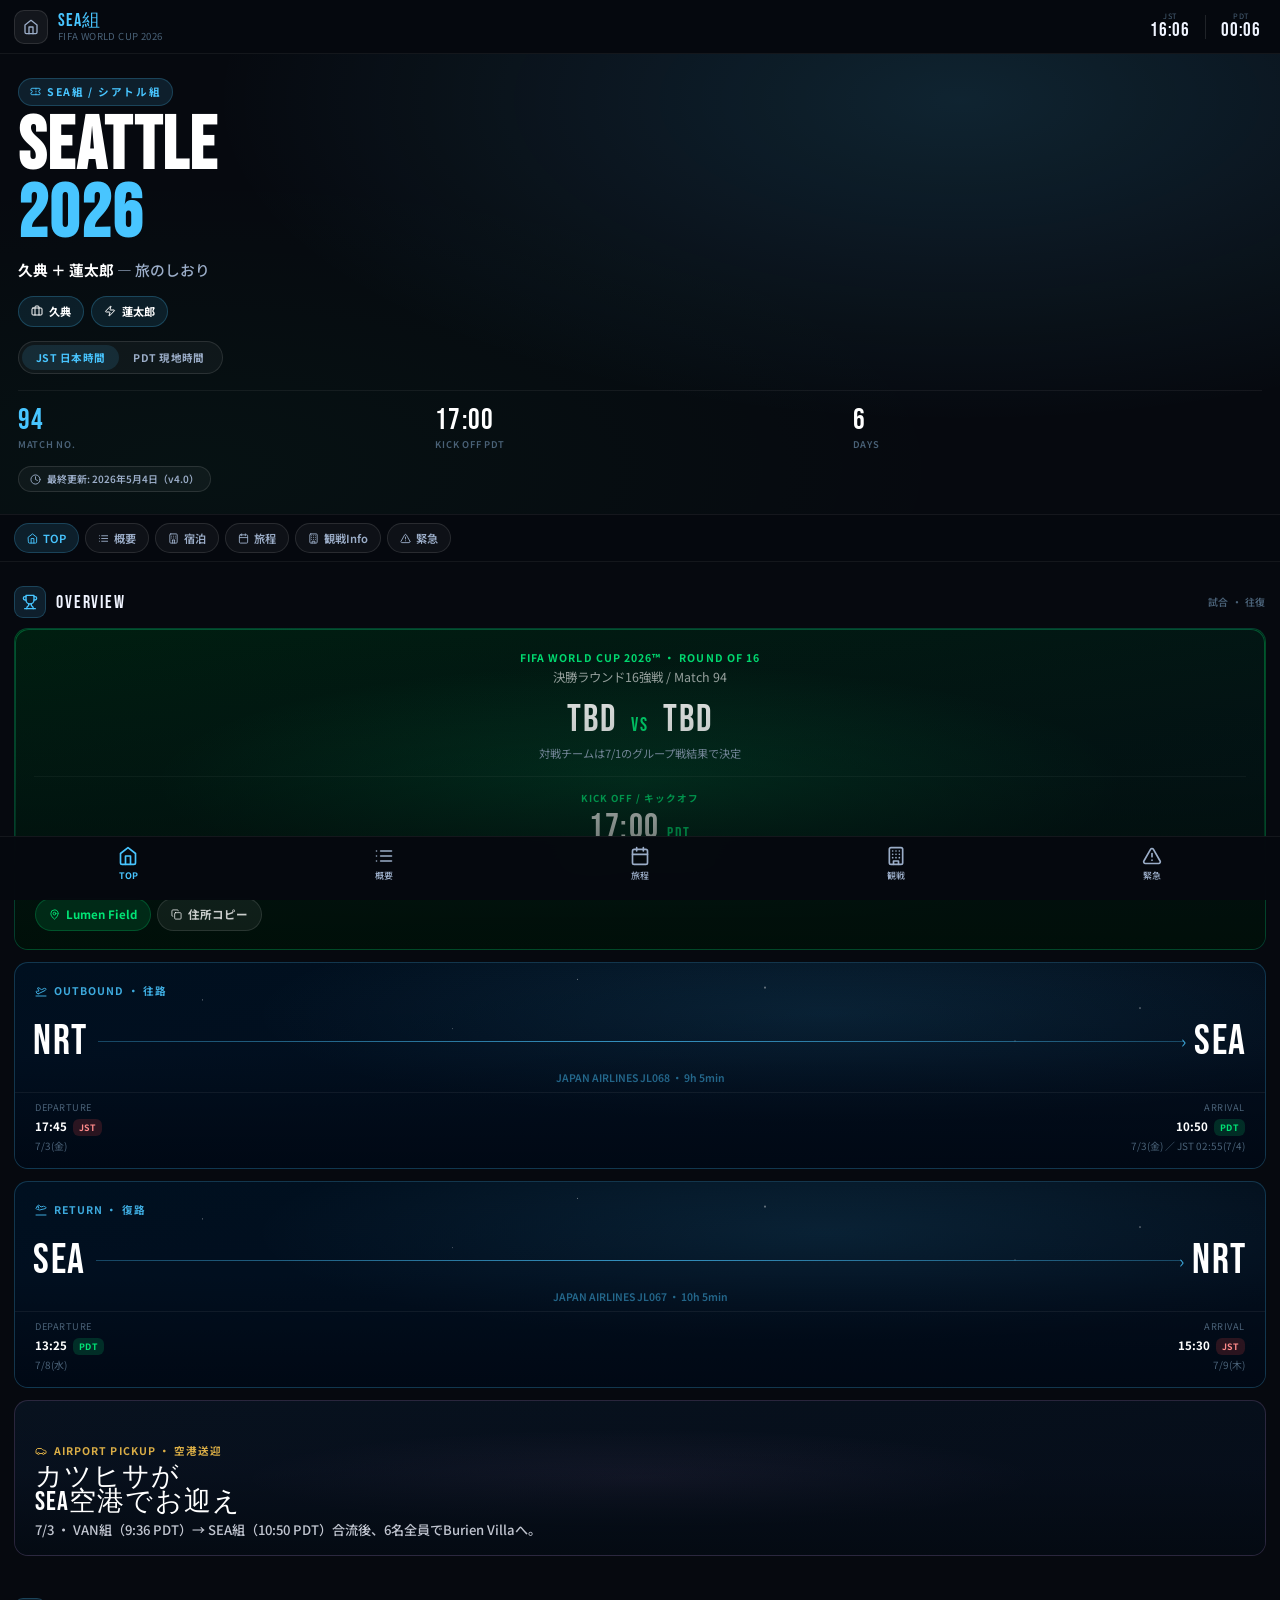
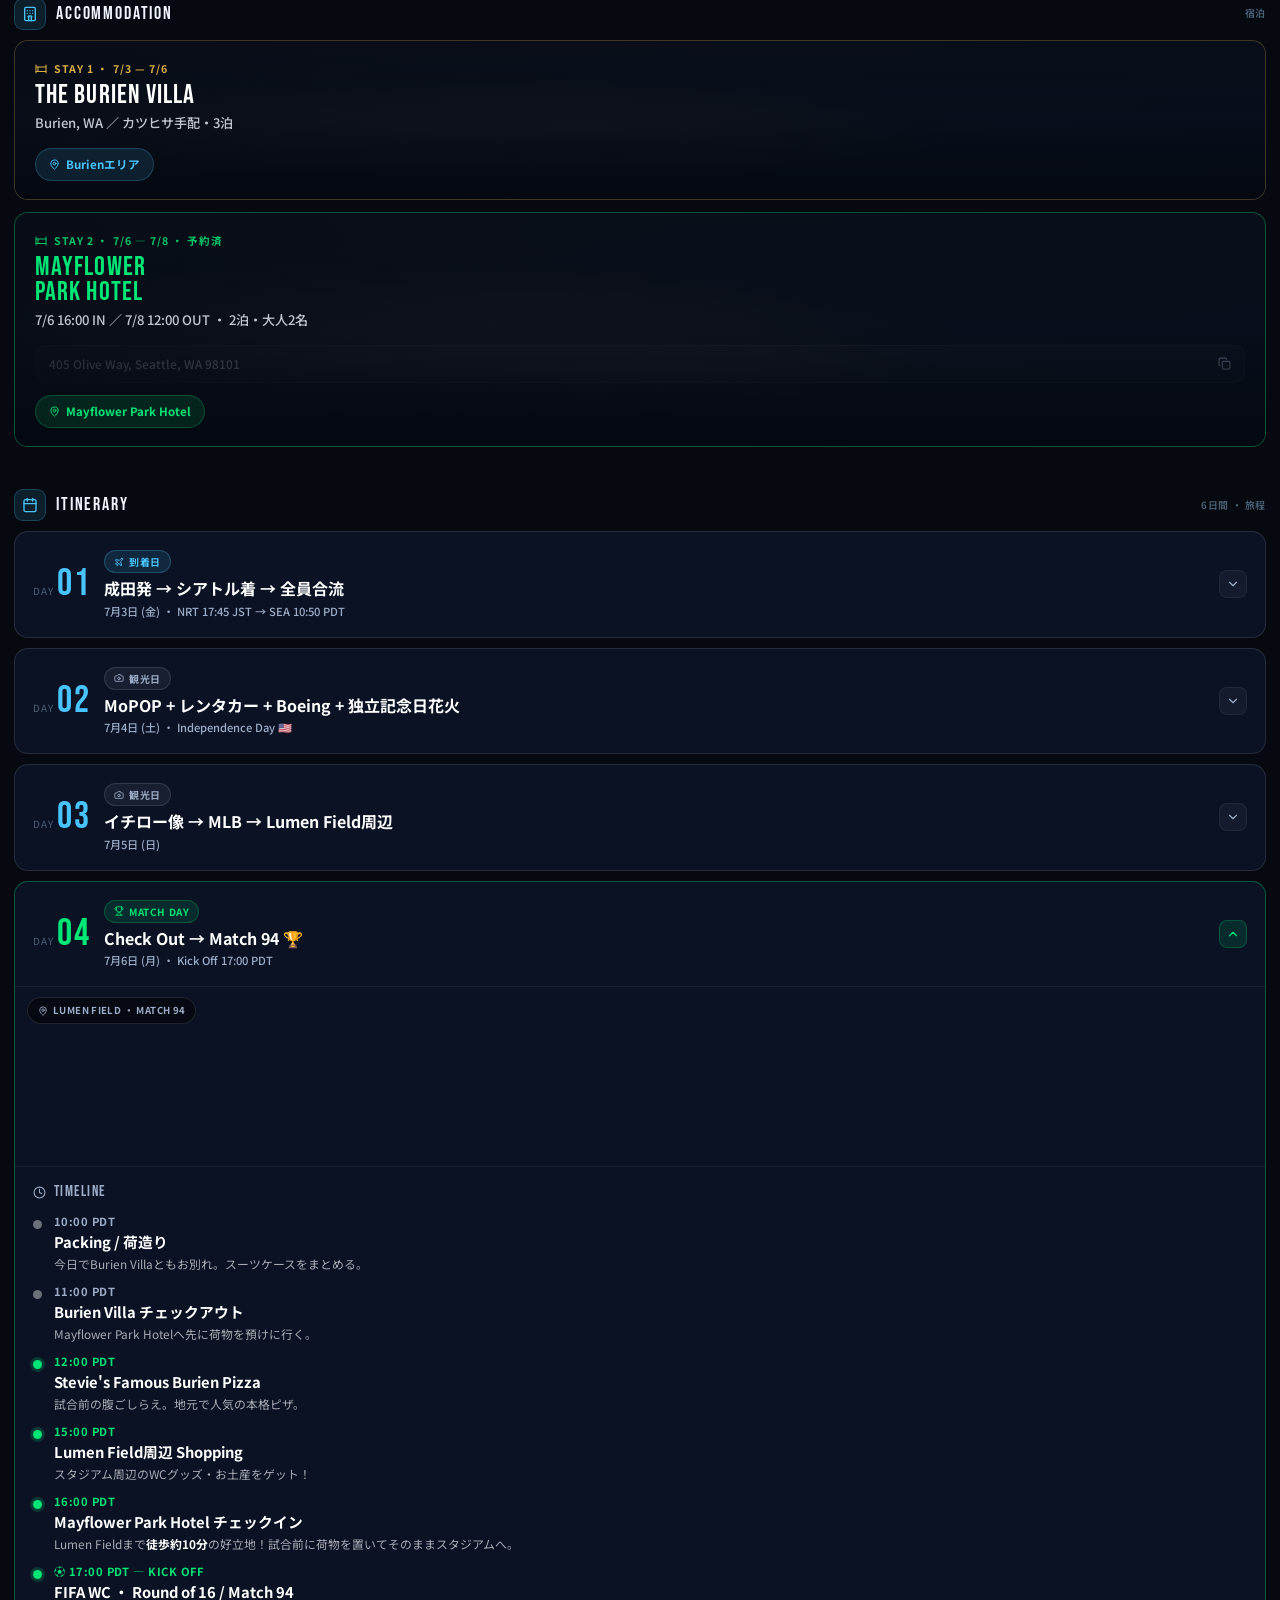
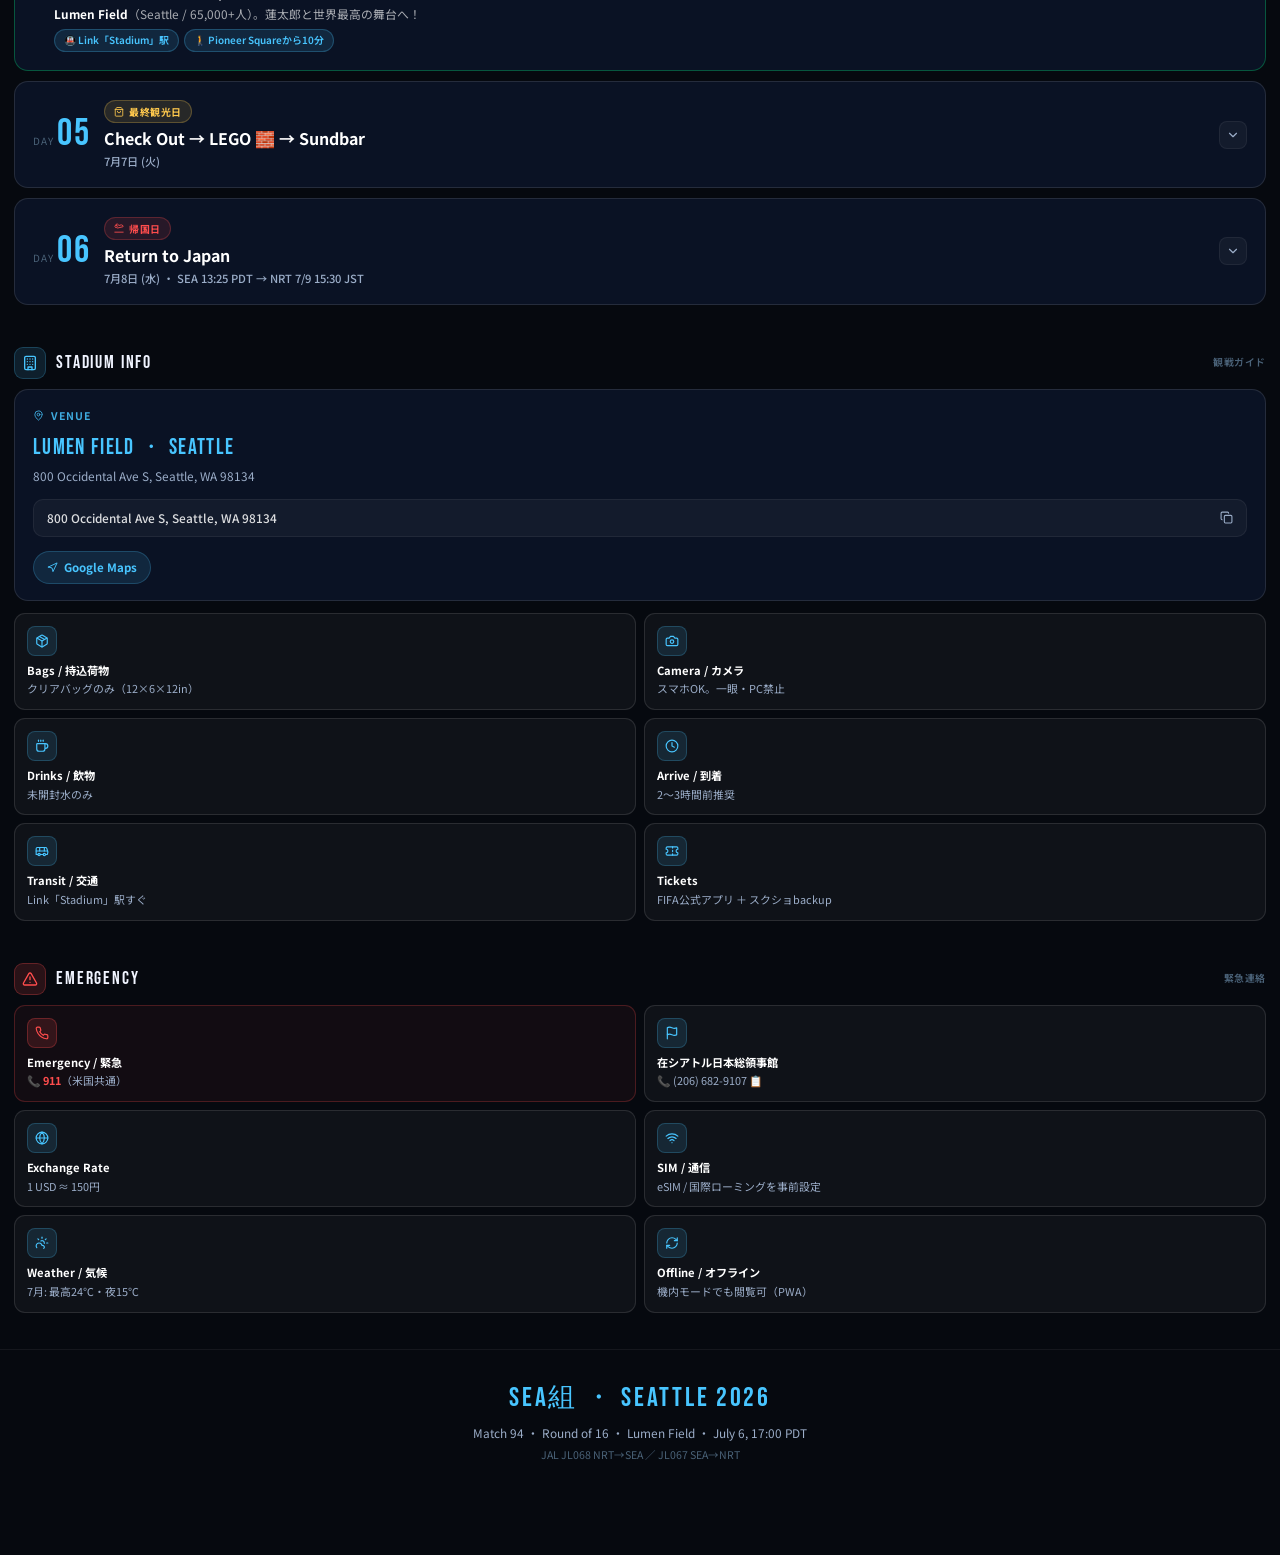
==== commit a0a48f40: "fix: ホームリンク変更等微修正" ====
--- a/seattle/index.html
+++ b/seattle/index.html
@@ -1,995 +1,1051 @@
 <!DOCTYPE html>
 <html lang="ja">
+
 <head>
-<meta charset="UTF-8">
-<meta name="viewport" content="width=device-width, initial-scale=1.0, viewport-fit=cover">
-<title>⚽ SEA組 — シアトル 2026</title>
-<meta name="theme-color" content="#06090f">
-<link rel="manifest" href="../manifest.json">
-<link href="https://fonts.googleapis.com/css2?family=Bebas+Neue&family=Noto+Sans+JP:wght@400;500;700;900&display=swap" rel="stylesheet">
-<link rel="stylesheet" href="../assets/ds.css">
-<script src="../assets/ic.js" defer></script>
-<style>
-:root{
-  --accent:#48c5ff;
-  --acc-o:rgba(72,197,255,.12);
-  --acc-m:rgba(72,197,255,.22);
-  --acc-glow:rgba(72,197,255,.14);
-}
-.member-chips{display:flex;gap:7px;flex-wrap:wrap;margin-top:14px;}
-.mchip{display:inline-flex;align-items:center;gap:6px;
-  padding:6px 12px;border-radius:100px;font-size:.7rem;font-weight:700;
-  background:rgba(72,197,255,.10);color:#fff;
-  border:1px solid rgba(72,197,255,.24);}
-.mchip-name{color:#fff;}
-.upd{display:inline-flex;align-items:center;gap:6px;margin-top:14px;
-  padding:5px 11px;border-radius:100px;font-size:.62rem;font-weight:600;
-  background:rgba(255,255,255,.04);color:var(--text2);
-  border:1px solid var(--line2);}
-</style>
+  <meta charset="UTF-8">
+  <meta name="viewport" content="width=device-width, initial-scale=1.0, viewport-fit=cover">
+  <title>⚽ SEA組 — シアトル 2026</title>
+  <meta name="theme-color" content="#06090f">
+  <link rel="manifest" href="../manifest.json">
+  <link href="https://fonts.googleapis.com/css2?family=Bebas+Neue&family=Noto+Sans+JP:wght@400;500;700;900&display=swap"
+    rel="stylesheet">
+  <link rel="stylesheet" href="../assets/ds.css">
+  <script src="../assets/ic.js" defer></script>
+  <style>
+    :root {
+      --accent: #48c5ff;
+      --acc-o: rgba(72, 197, 255, .12);
+      --acc-m: rgba(72, 197, 255, .22);
+      --acc-glow: rgba(72, 197, 255, .14);
+    }
+
+    .member-chips {
+      display: flex;
+      gap: 7px;
+      flex-wrap: wrap;
+      margin-top: 14px;
+    }
+
+    .mchip {
+      display: inline-flex;
+      align-items: center;
+      gap: 6px;
+      padding: 6px 12px;
+      border-radius: 100px;
+      font-size: .7rem;
+      font-weight: 700;
+      background: rgba(72, 197, 255, .10);
+      color: #fff;
+      border: 1px solid rgba(72, 197, 255, .24);
+    }
+
+    .mchip-name {
+      color: #fff;
+    }
+
+    .upd {
+      display: inline-flex;
+      align-items: center;
+      gap: 6px;
+      margin-top: 14px;
+      padding: 5px 11px;
+      border-radius: 100px;
+      font-size: .62rem;
+      font-weight: 600;
+      background: rgba(255, 255, 255, .04);
+      color: var(--text2);
+      border: 1px solid var(--line2);
+    }
+  </style>
 </head>
+
 <body>
 
-<!-- STATUS BAR -->
-<header class="sb">
-  <a href="../" class="sb-home" aria-label="ランディングへ戻る">
-    <span class="ic" data-ic="home" data-size="16"></span>
-  </a>
-  <div class="sb-brand">
-    <div>
-      <div class="sb-brand-mark">SEA組</div>
-      <div class="sb-brand-sub">FIFA WORLD CUP 2026</div>
-    </div>
+  <!-- STATUS BAR -->
+  <header class="sb">
+    <a href="../" class="sb-home" aria-label="ランディングへ戻る">
+      <span class="ic" data-ic="home" data-size="16"></span>
+    </a>
+    <div class="sb-brand">
+      <div>
+        <div class="sb-brand-mark">SEA組</div>
+        <div class="sb-brand-sub">FIFA WORLD CUP 2026</div>
+      </div>
+    </div>
+    <div class="sb-clk">
+      <div class="sb-city">JST</div>
+      <div class="sb-time" id="clk-jst">--:--</div>
+    </div>
+    <div class="sb-sep"></div>
+    <div class="sb-clk">
+      <div class="sb-city">PDT</div>
+      <div class="sb-time" id="clk-pdt">--:--</div>
+    </div>
+  </header>
+
+  <!-- HERO -->
+  <section class="hero" id="top">
+    <div class="hero-eyebrow">
+      <span class="ic" data-ic="ticket" data-size="11"></span>
+      SEA組 / シアトル組
+    </div>
+    <h1 class="hero-title">SEATTLE<br><em>2026</em></h1>
+    <p class="hero-sub"><strong>久典 ＋ 蓮太郎</strong> — 旅のしおり</p>
+
+    <div class="member-chips">
+      <span class="mchip"><span class="ic" data-ic="briefcase" data-size="12"></span><span
+          class="mchip-name">久典</span></span>
+      <span class="mchip"><span class="ic" data-ic="zap" data-size="12"></span><span
+          class="mchip-name">蓮太郎</span></span>
+    </div>
+
+    <div class="tz-toggle">
+      <button class="tz-btn active" id="lbl-j" onclick="setTZ(false)">JST 日本時間</button>
+      <button class="tz-btn" id="lbl-p" onclick="setTZ(true)">PDT 現地時間</button>
+    </div>
+
+    <div class="hero-stats">
+      <div class="hero-stat">
+        <div class="hero-stat-num accent">94</div>
+        <div class="hero-stat-lbl">Match No.</div>
+      </div>
+      <div class="hero-stat">
+        <div class="hero-stat-num">17:00</div>
+        <div class="hero-stat-lbl">Kick Off PDT</div>
+      </div>
+      <div class="hero-stat">
+        <div class="hero-stat-num">6</div>
+        <div class="hero-stat-lbl">Days</div>
+      </div>
+    </div>
+
+    <span class="upd">
+      <span class="ic" data-ic="clock" data-size="11"></span>
+      最終更新: 2026年5月4日（v4.0）
+    </span>
+  </section>
+
+  <!-- SECTION NAV -->
+  <nav class="snav">
+    <div class="snav-inner">
+      <button class="snav-btn active" data-target="top">
+        <span class="ic" data-ic="home" data-size="11"></span>TOP
+      </button>
+      <button class="snav-btn" data-target="overview">
+        <span class="ic" data-ic="list" data-size="11"></span>概要
+      </button>
+      <button class="snav-btn" data-target="acc">
+        <span class="ic" data-ic="hotel" data-size="11"></span>宿泊
+      </button>
+      <button class="snav-btn" data-target="days">
+        <span class="ic" data-ic="calendar" data-size="11"></span>旅程
+      </button>
+      <button class="snav-btn" data-target="rules">
+        <span class="ic" data-ic="building" data-size="11"></span>観戦Info
+      </button>
+      <button class="snav-btn" data-target="sos">
+        <span class="ic" data-ic="alert-triangle" data-size="11"></span>緊急
+      </button>
+    </div>
+  </nav>
+
+  <!-- ═══ OVERVIEW: 試合 + 往復 ═══ -->
+  <div class="sec-title" id="overview">
+    <span class="sec-tit-ic"><span class="ic" data-ic="trophy" data-size="16"></span></span>
+    OVERVIEW
+    <span class="sec-title-sub">試合 ・ 往復</span>
   </div>
-  <div class="sb-clk"><div class="sb-city">JST</div><div class="sb-time" id="clk-jst">--:--</div></div>
-  <div class="sb-sep"></div>
-  <div class="sb-clk"><div class="sb-city">PDT</div><div class="sb-time" id="clk-pdt">--:--</div></div>
-</header>
-
-<!-- HERO -->
-<section class="hero" id="top">
-  <div class="hero-eyebrow">
-    <span class="ic" data-ic="ticket" data-size="11"></span>
-    SEA組 / シアトル組
+
+  <div class="card-grid" style="padding-top:0">
+
+    <!-- Match hero -->
+    <div class="vc vc-match auto">
+      <div class="vc-bg"></div>
+      <div class="vc-scrim"></div>
+      <div class="match-hero">
+        <div class="ml">FIFA WORLD CUP 2026™ ・ ROUND OF 16</div>
+        <div class="ml-ja">決勝ラウンド16強戦 / Match 94</div>
+        <div class="mvs">TBD<span>VS</span>TBD</div>
+        <div class="mmeta">対戦チームは7/1のグループ戦結果で決定</div>
+        <div class="div-line"></div>
+        <div class="mtime-en">KICK OFF / キックオフ</div>
+        <div class="mtime">17:00<span style="font-size:1rem;color:var(--green);margin-left:8px">PDT</span></div>
+        <div class="mtime-ja">日本時間: 7/7(火) 09:00 JST</div>
+      </div>
+      <div class="vc-actions" style="padding-top:12px">
+        <a class="vc-btn vc-btn-green" href="https://maps.google.com/maps?daddr=Lumen+Field+Seattle" target="_blank">
+          <span class="ic" data-ic="map-pin" data-size="11"></span>Lumen Field
+        </a>
+        <button class="vc-btn vc-btn-copy" onclick="copyText('Lumen Field, 800 Occidental Ave S, Seattle, WA 98134')">
+          <span class="ic" data-ic="copy" data-size="11"></span>住所コピー
+        </button>
+      </div>
+    </div>
+
+    <!-- Outbound flight -->
+    <div class="vc vc-flight auto">
+      <div class="vc-bg"></div>
+      <div class="vc-scrim"></div>
+      <div class="vc-content" style="padding-bottom:10px">
+        <div class="vc-eyebrow" style="color:var(--blue)">
+          <span class="ic" data-ic="plane-takeoff" data-size="12"></span>
+          OUTBOUND ・ 往路
+        </div>
+      </div>
+      <div class="vc-flight-route">
+        <div class="vc-iata">NRT</div>
+        <div class="vc-arrow-line"></div>
+        <div class="vc-iata">SEA</div>
+      </div>
+      <div class="vc-flight-meta">JAPAN AIRLINES JL068 ・ 9h 5min</div>
+      <div class="vc-flight-row">
+        <div class="col">
+          <div class="lbl">Departure</div>
+          <strong>17:45<span class="tz-tag j">JST</span></strong>
+          <div style="font-size:.62rem;color:var(--muted)">7/3(金)</div>
+        </div>
+        <div class="col" style="text-align:right;align-items:flex-end">
+          <div class="lbl">Arrival</div>
+          <strong>10:50<span class="tz-tag p">PDT</span></strong>
+          <div style="font-size:.62rem;color:var(--muted)">7/3(金) ／ JST 02:55(7/4)</div>
+        </div>
+      </div>
+    </div>
+
+    <!-- Return flight -->
+    <div class="vc vc-flight auto">
+      <div class="vc-bg"></div>
+      <div class="vc-scrim"></div>
+      <div class="vc-content" style="padding-bottom:10px">
+        <div class="vc-eyebrow" style="color:var(--blue)">
+          <span class="ic" data-ic="plane-landing" data-size="12"></span>
+          RETURN ・ 復路
+        </div>
+      </div>
+      <div class="vc-flight-route">
+        <div class="vc-iata">SEA</div>
+        <div class="vc-arrow-line"></div>
+        <div class="vc-iata">NRT</div>
+      </div>
+      <div class="vc-flight-meta">JAPAN AIRLINES JL067 ・ 10h 5min</div>
+      <div class="vc-flight-row">
+        <div class="col">
+          <div class="lbl">Departure</div>
+          <strong>13:25<span class="tz-tag p">PDT</span></strong>
+          <div style="font-size:.62rem;color:var(--muted)">7/8(水)</div>
+        </div>
+        <div class="col" style="text-align:right;align-items:flex-end">
+          <div class="lbl">Arrival</div>
+          <strong>15:30<span class="tz-tag j">JST</span></strong>
+          <div style="font-size:.62rem;color:var(--muted)">7/9(木)</div>
+        </div>
+      </div>
+    </div>
+
+    <!-- Pickup -->
+    <div class="vc vc-travel mid">
+      <div class="vc-bg"></div>
+      <div class="vc-scrim"></div>
+      <div class="vc-content">
+        <div class="vc-eyebrow" style="color:var(--gold)">
+          <span class="ic" data-ic="car" data-size="12"></span>
+          AIRPORT PICKUP ・ 空港送迎
+        </div>
+        <div class="vc-title">カツヒサが<br>SEA空港でお迎え</div>
+        <div class="vc-sub">7/3 ・ VAN組（9:36 PDT）→ SEA組（10:50 PDT）合流後、6名全員でBurien Villaへ。</div>
+      </div>
+    </div>
+
   </div>
-  <h1 class="hero-title">SEATTLE<br><em>2026</em></h1>
-  <p class="hero-sub"><strong>山内 ＋ 蓮太郎</strong> — 旅のしおり</p>
-
-  <div class="member-chips">
-    <span class="mchip"><span class="ic" data-ic="briefcase" data-size="12"></span><span class="mchip-name">山内</span></span>
-    <span class="mchip"><span class="ic" data-ic="zap" data-size="12"></span><span class="mchip-name">蓮太郎</span></span>
+
+  <!-- ═══ ACCOMMODATION ═══ -->
+  <div class="sec-title" id="acc">
+    <span class="sec-tit-ic"><span class="ic" data-ic="hotel" data-size="16"></span></span>
+    ACCOMMODATION
+    <span class="sec-title-sub">宿泊</span>
   </div>
 
-  <div class="tz-toggle">
-    <button class="tz-btn active" id="lbl-j" onclick="setTZ(false)">JST 日本時間</button>
-    <button class="tz-btn" id="lbl-p" onclick="setTZ(true)">PDT 現地時間</button>
+  <div class="card-grid" style="padding-top:0">
+
+    <div class="vc vc-hotel mid">
+      <div class="vc-bg"></div>
+      <div class="vc-scrim"></div>
+      <div class="vc-content">
+        <div class="vc-eyebrow" style="color:var(--gold)">
+          <span class="ic" data-ic="bed" data-size="12"></span>
+          STAY 1 ・ 7/3 — 7/6
+        </div>
+        <div class="vc-title">THE BURIEN VILLA</div>
+        <div class="vc-sub">Burien, WA ／ カツヒサ手配・3泊</div>
+      </div>
+      <div class="vc-actions">
+        <a class="vc-btn vc-btn-accent" href="https://maps.google.com/maps?daddr=Burien+WA" target="_blank">
+          <span class="ic" data-ic="map-pin" data-size="11"></span>Burienエリア
+        </a>
+      </div>
+    </div>
+
+    <div class="vc vc-hotel mid" style="border-color:rgba(0,230,118,.32)">
+      <div class="vc-bg"></div>
+      <div class="vc-scrim"></div>
+      <div class="vc-content">
+        <div class="vc-eyebrow" style="color:var(--green)">
+          <span class="ic" data-ic="bed" data-size="12"></span>
+          STAY 2 ・ 7/6 — 7/8 ・ 予約済
+        </div>
+        <div class="vc-title" style="color:var(--green)">MAYFLOWER<br>PARK HOTEL</div>
+        <div class="vc-sub">7/6 16:00 IN ／ 7/8 12:00 OUT ・ 2泊・大人2名</div>
+      </div>
+      <div class="copy-row" style="margin:0 20px 12px" onclick="copyText('405 Olive Way, Seattle, WA 98101')">
+        <span class="copy-val">405 Olive Way, Seattle, WA 98101</span>
+        <span class="copy-ic ic" data-ic="copy" data-size="13"></span>
+      </div>
+      <div class="vc-actions">
+        <a class="vc-btn vc-btn-green" href="https://maps.google.com/maps?daddr=405+Olive+Way+Seattle+WA+98101"
+          target="_blank">
+          <span class="ic" data-ic="map-pin" data-size="11"></span>Mayflower Park Hotel
+        </a>
+      </div>
+    </div>
+
   </div>
 
-  <div class="hero-stats">
-    <div class="hero-stat">
-      <div class="hero-stat-num accent">94</div>
-      <div class="hero-stat-lbl">Match No.</div>
-    </div>
-    <div class="hero-stat">
-      <div class="hero-stat-num">17:00</div>
-      <div class="hero-stat-lbl">Kick Off PDT</div>
-    </div>
-    <div class="hero-stat">
-      <div class="hero-stat-num">6</div>
-      <div class="hero-stat-lbl">Days</div>
-    </div>
+  <!-- ═══ ITINERARY (DAYS) ═══ -->
+  <div class="sec-title" id="days">
+    <span class="sec-tit-ic"><span class="ic" data-ic="calendar" data-size="16"></span></span>
+    ITINERARY
+    <span class="sec-title-sub">6日間 ・ 旅程</span>
   </div>
 
-  <span class="upd">
-    <span class="ic" data-ic="clock" data-size="11"></span>
-    最終更新: 2026年5月4日（v4.0）
-  </span>
-</section>
-
-<!-- SECTION NAV -->
-<nav class="snav">
-  <div class="snav-inner">
-    <button class="snav-btn active" data-target="top">
-      <span class="ic" data-ic="home" data-size="11"></span>TOP
+  <div class="card-grid" style="padding-top:0;gap:10px" id="dayList">
+
+    <!-- ───── DAY 1 ───── -->
+    <div class="day-card travel" id="day1" data-anchor>
+      <button class="day-head">
+        <div class="day-num"><span class="day-num-pre">DAY</span>01</div>
+        <div class="day-title">
+          <span class="day-label travel">
+            <span class="ic" data-ic="plane" data-size="10"></span>到着日
+          </span>
+          <div class="day-h2">成田発 → シアトル着 → 全員合流</div>
+          <div class="day-date">7月3日 (金) ・ NRT 17:45 JST → SEA 10:50 PDT</div>
+        </div>
+        <div class="day-chev"><span class="ic" data-ic="chevron-down" data-size="14"></span></div>
+      </button>
+      <div class="day-body">
+        <div class="day-map">
+          <div class="day-map-cap"><span class="ic" data-ic="map-pin" data-size="10"></span>SEATAC → BURIEN → DOWNTOWN
+          </div>
+          <iframe loading="lazy" referrerpolicy="no-referrer-when-downgrade"
+            src="https://www.google.com/maps?q=Pike+Place+Market+Seattle&z=11&output=embed"></iframe>
+        </div>
+
+        <div class="day-section">
+          <div class="day-section-title">
+            <span class="ic" data-ic="clock" data-size="13"></span>TIMELINE
+          </div>
+          <div class="inline-tl" style="padding:0">
+            <div class="itl-item">
+              <div class="itl-dot tr"></div>
+              <div class="itl-body">
+                <div class="itl-time blue"><span class="t-jst">17:45 JST — 成田出発</span><span class="t-pdt">17:45 JST —
+                    Narita Departure</span></div>
+                <div class="itl-title">Japan Airlines JL068</div>
+                <div class="itl-sub">出発3時間前（14:45 JST）には空港着を。</div>
+              </div>
+            </div>
+            <div class="itl-item">
+              <div class="itl-dot match"></div>
+              <div class="itl-body">
+                <div class="itl-time green">10:50 PDT — SEAタック空港 ・ 全員合流！</div>
+                <div class="itl-title">カツヒサが車でお迎え → Burien Villaへ</div>
+                <div class="itl-sub">VAN組（芝・コウシ・勇介）は<strong>9:36 PDTに到着済み</strong>。久典・蓮太郎の到着（10:50
+                  PDT）を迎えて、<strong>6名全員がカツヒサの車でBurien Villaへ出発！</strong></div>
+                <div class="tags">
+                  <span class="tag"><a href="https://maps.google.com/maps?daddr=Seattle-Tacoma+International+Airport"
+                      target="_blank" style="display:flex;align-items:center;gap:4px"><span class="ic" data-ic="map-pin"
+                        data-size="10"></span>SEA-TAC</a></span>
+                </div>
+              </div>
+            </div>
+            <div class="itl-item">
+              <div class="itl-dot food"></div>
+              <div class="itl-body">
+                <div class="itl-time gold">11:00以降 — 荷物事前預け</div>
+                <div class="itl-title">Burien Villa</div>
+                <div class="itl-sub">
+                  <strong>正式チェックインはPM3:00から</strong>。11:00以降は荷物だけ置かせてもらえる。カツヒサが先に荷物を置いてくれるので、<strong>皆は到着後そのまま電車でPike
+                    Placeへ直行</strong>。</div>
+              </div>
+            </div>
+            <div class="itl-item">
+              <div class="itl-dot"></div>
+              <div class="itl-body">
+                <div class="itl-time"><span class="t-pdt">15:00 PDT〜 / Afternoon</span><span
+                    class="t-jst">午後（PDT現地）</span></div>
+                <div class="itl-title">Pike Place Market ＆ Golden Age Collectables</div>
+                <div class="itl-sub">シアトルの象徴的な市場。<strong>Golden Age Collectables</strong>でDCグッズも！</div>
+                <div class="tags">
+                  <span class="tag food">Starbucks 1号店</span>
+                  <span class="tag food">Pike Place Chowder</span>
+                  <span class="tag food">Pike Brewing Co.</span>
+                  <span class="tag">Golden Age Collectable</span>
+                </div>
+              </div>
+            </div>
+            <div class="itl-item">
+              <div class="itl-dot"></div>
+              <div class="itl-body">
+                <div class="itl-time">19:00 PDT</div>
+                <div class="itl-title">Costco / スーパーで買い出し</div>
+                <div class="itl-sub">滞在中の自炊用食材を購入。</div>
+              </div>
+            </div>
+            <div class="itl-item">
+              <div class="itl-dot"></div>
+              <div class="itl-body">
+                <div class="itl-time">21:00 PDT</div>
+                <div class="itl-title">自炊 — Burien Villa</div>
+                <div class="itl-sub">旅の初日はホームな夕食でゆっくり。時差ボケ対策に早めに就寝。</div>
+              </div>
+            </div>
+          </div>
+        </div>
+
+        <div class="tips">
+          <h4><span class="ic" data-ic="info" data-size="13"></span>到着日チェック / Arrival Checklist</h4>
+          <ul>
+            <li><strong>ESTA不要</strong>（今回は不要）</li>
+            <li>パスポート有効期限：入国日から6ヶ月以上</li>
+            <li>eSIM / 国際ローミングをオン（空港Wi-Fiで起動）</li>
+            <li>FIFA公式アプリにチケット保存 ＋ スクリーンショット</li>
+          </ul>
+        </div>
+      </div>
+    </div>
+
+    <!-- ───── DAY 2 ───── -->
+    <div class="day-card" id="day2" data-anchor>
+      <button class="day-head">
+        <div class="day-num"><span class="day-num-pre">DAY</span>02</div>
+        <div class="day-title">
+          <span class="day-label">
+            <span class="ic" data-ic="camera" data-size="10"></span>観光日
+          </span>
+          <div class="day-h2">MoPOP + レンタカー + Boeing + 独立記念日花火</div>
+          <div class="day-date">7月4日 (土) ・ Independence Day 🇺🇸</div>
+        </div>
+        <div class="day-chev"><span class="ic" data-ic="chevron-down" data-size="14"></span></div>
+      </button>
+      <div class="day-body">
+        <div class="day-map">
+          <div class="day-map-cap"><span class="ic" data-ic="map-pin" data-size="10"></span>SEATTLE CENTER → EVERETT
+          </div>
+          <iframe loading="lazy" referrerpolicy="no-referrer-when-downgrade"
+            src="https://www.google.com/maps?q=Boeing+Future+of+Flight+Everett+WA&z=10&output=embed"></iframe>
+        </div>
+
+        <div class="day-section">
+          <div class="day-section-title">
+            <span class="ic" data-ic="car" data-size="13"></span>レンタカー手配
+          </div>
+          <div class="inline-tl" style="padding:0">
+            <div class="itl-item">
+              <div class="itl-dot food"></div>
+              <div class="itl-body">
+                <div class="itl-time gold">7/4 終日</div>
+                <div class="itl-title">6人以上乗りレンタカー 1日レンタル</div>
+                <div class="itl-sub">
+                  Boeingがある<strong>Everettは北方向</strong>で電車では不便のため、7/4のみ6人以上乗れるレンタカーを1日レンタル。MoPOP後のBoeing往復・Metropolitan
+                  Grillへの移動に使用。返却は夜。</div>
+              </div>
+            </div>
+          </div>
+        </div>
+
+        <div class="day-section">
+          <div class="day-section-title">
+            <span class="ic" data-ic="clock" data-size="13"></span>TIMELINE
+          </div>
+          <div class="inline-tl" style="padding:0">
+            <div class="itl-item">
+              <div class="itl-dot"></div>
+              <div class="itl-body">
+                <div class="itl-time">10:00 PDT</div>
+                <div class="itl-title">Museum of Pop Culture (MoPOP)</div>
+                <div class="itl-sub"><strong>🦇 バットマン展示！ジョージ・クルーニー版バットスーツ</strong>も展示中。DC・SF・音楽など多彩な展示。スペースニードル横。</div>
+                <div class="tags">
+                  <span class="tag tr">🚇 モノレール Westlake → Seattle Center</span>
+                </div>
+              </div>
+            </div>
+            <div class="itl-item">
+              <div class="itl-dot food"></div>
+              <div class="itl-body">
+                <div class="itl-time gold">12:00 PDT</div>
+                <div class="itl-title">Seattle Center周辺でランチ</div>
+                <div class="itl-sub">MoPOP観覧後、Boeing Everettへ移動前にランチ。</div>
+              </div>
+            </div>
+            <div class="itl-item">
+              <div class="itl-dot"></div>
+              <div class="itl-body">
+                <div class="itl-time">14:00 PDT</div>
+                <div class="itl-title">Boeing Future of Flight ＆ Tour</div>
+                <div class="itl-sub">世界最大の旅客機製造工場。<strong>777・787・737</strong>の製造ラインを間近に。事前予約推奨。</div>
+              </div>
+            </div>
+            <div class="itl-item">
+              <div class="itl-dot food"></div>
+              <div class="itl-body">
+                <div class="itl-time gold">19:00 PDT</div>
+                <div class="itl-title">Metropolitan Grill</div>
+                <div class="itl-sub">シアトル屈指のステーキハウス。Boeing観覧後の豪華ディナー。<strong>要予約！</strong></div>
+              </div>
+            </div>
+            <div class="itl-item">
+              <div class="itl-dot match"></div>
+              <div class="itl-body">
+                <div class="itl-time green">22:00 PDT</div>
+                <div class="itl-title">South Lake Union Park ・ 独立記念日花火 🇺🇸</div>
+                <div class="itl-sub">7月4日・アメリカ独立記念日。湖面に映る花火が絶景。</div>
+              </div>
+            </div>
+          </div>
+        </div>
+      </div>
+    </div>
+
+    <!-- ───── DAY 3 ───── -->
+    <div class="day-card" id="day3" data-anchor>
+      <button class="day-head">
+        <div class="day-num"><span class="day-num-pre">DAY</span>03</div>
+        <div class="day-title">
+          <span class="day-label">
+            <span class="ic" data-ic="camera" data-size="10"></span>観光日
+          </span>
+          <div class="day-h2">イチロー像 → MLB → Lumen Field周辺</div>
+          <div class="day-date">7月5日 (日)</div>
+        </div>
+        <div class="day-chev"><span class="ic" data-ic="chevron-down" data-size="14"></span></div>
+      </button>
+      <div class="day-body">
+        <div class="day-map">
+          <div class="day-map-cap"><span class="ic" data-ic="map-pin" data-size="10"></span>T-MOBILE PARK → LUMEN FIELD
+          </div>
+          <iframe loading="lazy" referrerpolicy="no-referrer-when-downgrade"
+            src="https://www.google.com/maps?q=T-Mobile+Park+Seattle&z=15&output=embed"></iframe>
+        </div>
+
+        <div class="day-section">
+          <div class="day-section-title">
+            <span class="ic" data-ic="clock" data-size="13"></span>TIMELINE
+          </div>
+          <div class="inline-tl" style="padding:0">
+            <div class="itl-item">
+              <div class="itl-dot"></div>
+              <div class="itl-body">
+                <div class="itl-time">11:00 PDT</div>
+                <div class="itl-title">T-Mobile Park周辺 ・ イチロー像</div>
+                <div class="itl-sub"><strong>イチロー像</strong>で記念写真！試合前のグッズショッピング。</div>
+              </div>
+            </div>
+            <div class="itl-item">
+              <div class="itl-dot food"></div>
+              <div class="itl-body">
+                <div class="itl-time gold">13:30 PDT — ⚾ PLAY BALL!</div>
+                <div class="itl-title">MLB ・ SEA Mariners vs TOR Blue Jays @ T-Mobile Park</div>
+                <div class="itl-sub">本場アメリカ野球！ホットドッグ・ガーリックフライ必食。</div>
+                <div class="tags">
+                  <span class="tag tr">🚇 Link Light Rail「Stadium」駅直結</span>
+                </div>
+              </div>
+            </div>
+            <div class="itl-item">
+              <div class="itl-dot"></div>
+              <div class="itl-body">
+                <div class="itl-time">17:00 PDT</div>
+                <div class="itl-title">Lumen Field周辺 Shopping</div>
+                <div class="itl-sub">明日の試合（Match 94）に備えてLumen Field周辺のWCグッズをリサーチ・購入。</div>
+              </div>
+            </div>
+            <div class="itl-item">
+              <div class="itl-dot"></div>
+              <div class="itl-body">
+                <div class="itl-time">19:00 PDT</div>
+                <div class="itl-title">自炊 — Burien Villa</div>
+                <div class="itl-sub">明日はPacking & Check Out。早めに就寝。</div>
+              </div>
+            </div>
+          </div>
+        </div>
+      </div>
+    </div>
+
+    <!-- ───── DAY 4 — MATCH ───── -->
+    <div class="day-card match open" id="day4" data-anchor>
+      <button class="day-head">
+        <div class="day-num"><span class="day-num-pre">DAY</span>04</div>
+        <div class="day-title">
+          <span class="day-label match">
+            <span class="ic" data-ic="trophy" data-size="10"></span>MATCH DAY
+          </span>
+          <div class="day-h2">Check Out → Match 94 🏆</div>
+          <div class="day-date">7月6日 (月) ・ Kick Off 17:00 PDT</div>
+        </div>
+        <div class="day-chev"><span class="ic" data-ic="chevron-down" data-size="14"></span></div>
+      </button>
+      <div class="day-body">
+        <div class="day-map">
+          <div class="day-map-cap"><span class="ic" data-ic="map-pin" data-size="10"></span>LUMEN FIELD ・ MATCH 94</div>
+          <iframe loading="lazy" referrerpolicy="no-referrer-when-downgrade"
+            src="https://www.google.com/maps?q=Lumen+Field+800+Occidental+Ave+S+Seattle&z=16&output=embed"></iframe>
+        </div>
+
+        <div class="day-section">
+          <div class="day-section-title">
+            <span class="ic" data-ic="clock" data-size="13"></span>TIMELINE
+          </div>
+          <div class="inline-tl" style="padding:0">
+            <div class="itl-item">
+              <div class="itl-dot"></div>
+              <div class="itl-body">
+                <div class="itl-time">10:00 PDT</div>
+                <div class="itl-title">Packing / 荷造り</div>
+                <div class="itl-sub">今日でBurien Villaともお別れ。スーツケースをまとめる。</div>
+              </div>
+            </div>
+            <div class="itl-item">
+              <div class="itl-dot"></div>
+              <div class="itl-body">
+                <div class="itl-time">11:00 PDT</div>
+                <div class="itl-title">Burien Villa チェックアウト</div>
+                <div class="itl-sub">Mayflower Park Hotelへ先に荷物を預けに行く。</div>
+              </div>
+            </div>
+            <div class="itl-item">
+              <div class="itl-dot match"></div>
+              <div class="itl-body">
+                <div class="itl-time green">12:00 PDT</div>
+                <div class="itl-title">Stevie's Famous Burien Pizza</div>
+                <div class="itl-sub">試合前の腹ごしらえ。地元で人気の本格ピザ。</div>
+              </div>
+            </div>
+            <div class="itl-item">
+              <div class="itl-dot match"></div>
+              <div class="itl-body">
+                <div class="itl-time green">15:00 PDT</div>
+                <div class="itl-title">Lumen Field周辺 Shopping</div>
+                <div class="itl-sub">スタジアム周辺のWCグッズ・お土産をゲット！</div>
+              </div>
+            </div>
+            <div class="itl-item">
+              <div class="itl-dot match"></div>
+              <div class="itl-body">
+                <div class="itl-time green">16:00 PDT</div>
+                <div class="itl-title">Mayflower Park Hotel チェックイン</div>
+                <div class="itl-sub">Lumen Fieldまで<strong>徒歩約10分</strong>の好立地！試合前に荷物を置いてそのままスタジアムへ。</div>
+              </div>
+            </div>
+            <div class="itl-item">
+              <div class="itl-dot match"></div>
+              <div class="itl-body">
+                <div class="itl-time green">⚽ 17:00 PDT — KICK OFF</div>
+                <div class="itl-title">FIFA WC ・ Round of 16 / Match 94</div>
+                <div class="itl-sub"><strong>Lumen Field</strong>（Seattle / 65,000+人）。蓮太郎と世界最高の舞台へ！</div>
+                <div class="tags">
+                  <span class="tag tr">🚇 Link「Stadium」駅</span>
+                  <span class="tag tr">🚶 Pioneer Squareから10分</span>
+                </div>
+              </div>
+            </div>
+          </div>
+        </div>
+      </div>
+    </div>
+
+    <!-- ───── DAY 5 ───── -->
+    <div class="day-card" id="day5" data-anchor>
+      <button class="day-head">
+        <div class="day-num"><span class="day-num-pre">DAY</span>05</div>
+        <div class="day-title">
+          <span class="day-label food">
+            <span class="ic" data-ic="shopping-bag" data-size="10"></span>最終観光日
+          </span>
+          <div class="day-h2">Check Out → LEGO 🧱 → Sundbar</div>
+          <div class="day-date">7月7日 (火)</div>
+        </div>
+        <div class="day-chev"><span class="ic" data-ic="chevron-down" data-size="14"></span></div>
+      </button>
+      <div class="day-body">
+        <div class="day-map">
+          <div class="day-map-cap"><span class="ic" data-ic="map-pin" data-size="10"></span>DOWNTOWN SEATTLE</div>
+          <iframe loading="lazy" referrerpolicy="no-referrer-when-downgrade"
+            src="https://www.google.com/maps?q=Bricks+and+Minifigs+Seattle&z=12&output=embed"></iframe>
+        </div>
+
+        <div class="day-section">
+          <div class="day-section-title">
+            <span class="ic" data-ic="clock" data-size="13"></span>TIMELINE
+          </div>
+          <div class="inline-tl" style="padding:0">
+            <div class="itl-item">
+              <div class="itl-dot"></div>
+              <div class="itl-body">
+                <div class="itl-time">11:00 PDT</div>
+                <div class="itl-title">Mayflower Park Hotel — 翌日も滞在中</div>
+                <div class="itl-sub">今日もMayflower Park Hotel滞在。チェックアウトは7/8(水) 12:00まで。</div>
+              </div>
+            </div>
+            <div class="itl-item">
+              <div class="itl-dot"></div>
+              <div class="itl-body">
+                <div class="itl-time">午前〜午後</div>
+                <div class="itl-title">Lumen Field周辺 Shopping</div>
+                <div class="itl-sub">昨日のMatch 94の余韻の中、Lumen Field周辺でWCグッズ・土産を購入。</div>
+              </div>
+            </div>
+            <div class="itl-item">
+              <div class="itl-dot food"></div>
+              <div class="itl-body">
+                <div class="itl-time gold">午後 — 蓮太郎メインイベント！</div>
+                <div class="itl-title">Bricks & Minifigs ・ LEGO DCミニフィグ探し</div>
+                <div class="itl-sub"><strong>LEGO DCコレクションの宝庫！</strong>バットマン・スーパーマン・ヴィランなど中古・レアLEGO専門店。</div>
+              </div>
+            </div>
+            <div class="itl-item">
+              <div class="itl-dot match"></div>
+              <div class="itl-body">
+                <div class="itl-time green">18:00 PDT — Dinner</div>
+                <div class="itl-title">The Sundbar ・ VAN組と合同の最後の夜</div>
+                <div class="itl-sub">VAN組（芝・コウシ・勇介・カツヒサ）と合同夕食。シアトルでの旅の締めくくり。この後VAN組はバンクーバーへ出発。</div>
+              </div>
+            </div>
+            <div class="itl-item">
+              <div class="itl-dot"></div>
+              <div class="itl-body">
+                <div class="itl-time">22:00 PDT</div>
+                <div class="itl-title">Packing / 荷造り</div>
+                <div class="itl-sub">翌朝出発に備えてパッキング完了。</div>
+              </div>
+            </div>
+          </div>
+        </div>
+
+        <div class="tips">
+          <h4><span class="ic" data-ic="info" data-size="13"></span>帰国前チェック / Pre-departure Checklist</h4>
+          <ul>
+            <li>スーツケース重量確認（通常23kg上限）</li>
+            <li>液体物100ml以下 → 透明ジップ袋 or 預け荷物へ</li>
+            <li>LEGOやコレクターグッズはしっかり梱包</li>
+            <li>Visit Japan Web（税関申告）に登録</li>
+          </ul>
+        </div>
+      </div>
+    </div>
+
+    <!-- ───── DAY 6 ───── -->
+    <div class="day-card travel" id="day6" data-anchor>
+      <button class="day-head">
+        <div class="day-num"><span class="day-num-pre">DAY</span>06</div>
+        <div class="day-title">
+          <span class="day-label ret">
+            <span class="ic" data-ic="plane-landing" data-size="10"></span>帰国日
+          </span>
+          <div class="day-h2">Return to Japan</div>
+          <div class="day-date">7月8日 (水) ・ SEA 13:25 PDT → NRT 7/9 15:30 JST</div>
+        </div>
+        <div class="day-chev"><span class="ic" data-ic="chevron-down" data-size="14"></span></div>
+      </button>
+      <div class="day-body">
+
+        <div class="day-section" style="padding-top:16px">
+          <div class="vc vc-flight auto" style="margin:0 0 8px">
+            <div class="vc-bg"></div>
+            <div class="vc-scrim"></div>
+            <div class="vc-flight-route" style="padding-top:18px">
+              <div class="vc-iata">SEA</div>
+              <div class="vc-arrow-line"></div>
+              <div class="vc-iata">NRT</div>
+            </div>
+            <div class="vc-flight-meta">JAPAN AIRLINES JL067 ・ 10h 5min</div>
+            <div class="vc-flight-row">
+              <div class="col">
+                <div class="lbl">Departure</div>
+                <strong>13:25<span class="tz-tag p">PDT</span></strong>
+                <div style="font-size:.62rem;color:var(--muted)">7/8(水)</div>
+              </div>
+              <div class="col" style="text-align:right;align-items:flex-end">
+                <div class="lbl">Arrival</div>
+                <strong>15:30<span class="tz-tag j">JST</span></strong>
+                <div style="font-size:.62rem;color:var(--muted)">7/9(木)</div>
+              </div>
+            </div>
+          </div>
+        </div>
+
+        <div class="day-section">
+          <div class="day-section-title">
+            <span class="ic" data-ic="clock" data-size="13"></span>TIMELINE
+          </div>
+          <div class="inline-tl" style="padding:0">
+            <div class="itl-item">
+              <div class="itl-dot"></div>
+              <div class="itl-body">
+                <div class="itl-time">〜12:00 PDT</div>
+                <div class="itl-title">Mayflower Park Hotel チェックアウト</div>
+                <div class="itl-sub">チェックアウト期限は<strong>12:00</strong>。荷物をまとめてSEAタックへ！</div>
+              </div>
+            </div>
+          </div>
+        </div>
+
+        <div class="tips">
+          <h4><span class="ic" data-ic="info" data-size="13"></span>逆算スケジュール / Timeline (PDT)</h4>
+          <ul>
+            <li>〜12:00 PDT Mayflower Park Hotel チェックアウト</li>
+            <li>11:00〜11:30 PDT SEAタック到着目標</li>
+            <li>12:30 PDT JALチェックインカウンター</li>
+            <li>13:25 PDT JL067 出発 / Departure</li>
+            <li>JALチェックインは出発2〜3時間前</li>
+          </ul>
+        </div>
+      </div>
+    </div>
+
+  </div>
+
+  <!-- ═══ STADIUM INFO ═══ -->
+  <div class="sec-title" id="rules">
+    <span class="sec-tit-ic"><span class="ic" data-ic="building" data-size="16"></span></span>
+    STADIUM INFO
+    <span class="sec-title-sub">観戦ガイド</span>
+  </div>
+
+  <div class="card-grid" style="padding-top:0">
+    <div class="stadium-card">
+      <div class="vc-eyebrow" style="color:var(--accent);margin-bottom:8px">
+        <span class="ic" data-ic="map-pin" data-size="11"></span>VENUE
+      </div>
+      <div class="sc-name">LUMEN FIELD ・ SEATTLE</div>
+      <div class="sc-ja">800 Occidental Ave S, Seattle, WA 98134</div>
+      <div class="copy-row" style="margin-top:14px"
+        onclick="copyText('Lumen Field, 800 Occidental Ave S, Seattle, WA 98134')">
+        <span class="copy-val">800 Occidental Ave S, Seattle, WA 98134</span>
+        <span class="copy-ic ic" data-ic="copy" data-size="13"></span>
+      </div>
+      <div class="vc-actions" style="padding:14px 0 0">
+        <a class="vc-btn vc-btn-accent" href="https://maps.google.com/maps?daddr=800+Occidental+Ave+S+Seattle+WA"
+          target="_blank">
+          <span class="ic" data-ic="navigation" data-size="11"></span>Google Maps
+        </a>
+      </div>
+    </div>
+
+    <div class="grid-2">
+      <div class="info-tile">
+        <div class="info-tile-ic"><span class="ic" data-ic="package" data-size="14"></span></div>
+        <h4>Bags / 持込荷物</h4>
+        <p>クリアバッグのみ（12×6×12in）</p>
+      </div>
+      <div class="info-tile">
+        <div class="info-tile-ic"><span class="ic" data-ic="camera" data-size="14"></span></div>
+        <h4>Camera / カメラ</h4>
+        <p>スマホOK。一眼・PC禁止</p>
+      </div>
+      <div class="info-tile">
+        <div class="info-tile-ic"><span class="ic" data-ic="coffee" data-size="14"></span></div>
+        <h4>Drinks / 飲物</h4>
+        <p>未開封水のみ</p>
+      </div>
+      <div class="info-tile">
+        <div class="info-tile-ic"><span class="ic" data-ic="clock" data-size="14"></span></div>
+        <h4>Arrive / 到着</h4>
+        <p>2〜3時間前推奨</p>
+      </div>
+      <div class="info-tile">
+        <div class="info-tile-ic"><span class="ic" data-ic="bus" data-size="14"></span></div>
+        <h4>Transit / 交通</h4>
+        <p>Link「Stadium」駅すぐ</p>
+      </div>
+      <div class="info-tile">
+        <div class="info-tile-ic"><span class="ic" data-ic="ticket" data-size="14"></span></div>
+        <h4>Tickets</h4>
+        <p>FIFA公式アプリ ＋ スクショbackup</p>
+      </div>
+    </div>
+  </div>
+
+  <!-- ═══ EMERGENCY ═══ -->
+  <div class="sec-title" id="sos">
+    <span class="sec-tit-ic" style="background:rgba(255,77,77,.14);color:var(--red);border-color:rgba(255,77,77,.28)">
+      <span class="ic" data-ic="alert-triangle" data-size="16"></span>
+    </span>
+    EMERGENCY
+    <span class="sec-title-sub">緊急連絡</span>
+  </div>
+
+  <div class="card-grid" style="padding-top:0">
+    <div class="grid-2">
+      <div class="info-tile" style="border-color:rgba(255,77,77,.24);background:rgba(255,77,77,.05)">
+        <div class="info-tile-ic"
+          style="background:rgba(255,77,77,.14);color:var(--red);border-color:rgba(255,77,77,.28)">
+          <span class="ic" data-ic="phone" data-size="14"></span>
+        </div>
+        <h4>Emergency / 緊急</h4>
+        <p>📞 <strong style="color:var(--red)">911</strong>（米国共通）</p>
+      </div>
+      <div class="info-tile">
+        <div class="info-tile-ic"><span class="ic" data-ic="flag" data-size="14"></span></div>
+        <h4>在シアトル日本総領事館</h4>
+        <p onclick="copyText('(206) 682-9107')" style="cursor:pointer">📞 (206) 682-9107 📋</p>
+      </div>
+      <div class="info-tile">
+        <div class="info-tile-ic"><span class="ic" data-ic="globe" data-size="14"></span></div>
+        <h4>Exchange Rate</h4>
+        <p>1 USD ≈ 150円</p>
+      </div>
+      <div class="info-tile">
+        <div class="info-tile-ic"><span class="ic" data-ic="wifi" data-size="14"></span></div>
+        <h4>SIM / 通信</h4>
+        <p>eSIM / 国際ローミングを事前設定</p>
+      </div>
+      <div class="info-tile">
+        <div class="info-tile-ic"><span class="ic" data-ic="cloud-sun" data-size="14"></span></div>
+        <h4>Weather / 気候</h4>
+        <p>7月: 最高24℃・夜15℃</p>
+      </div>
+      <div class="info-tile">
+        <div class="info-tile-ic"><span class="ic" data-ic="refresh" data-size="14"></span></div>
+        <h4>Offline / オフライン</h4>
+        <p>機内モードでも閲覧可（PWA）</p>
+      </div>
+    </div>
+  </div>
+
+  <footer>
+    <div class="ft-mark">SEA組 ・ SEATTLE 2026</div>
+    <div class="ft-sub">Match 94 ・ Round of 16 ・ Lumen Field ・ July 6, 17:00 PDT</div>
+    <div class="ft-meta">JAL JL068 NRT→SEA ／ JL067 SEA→NRT</div>
+  </footer>
+
+  <!-- BOTTOM NAV -->
+  <nav class="bn">
+    <button class="bn-btn active" data-target="top">
+      <span class="ic" data-ic="home" data-size="20"></span>
+      TOP
     </button>
-    <button class="snav-btn" data-target="overview">
-      <span class="ic" data-ic="list" data-size="11"></span>概要
+    <button class="bn-btn" data-target="overview">
+      <span class="ic" data-ic="list" data-size="20"></span>
+      概要
     </button>
-    <button class="snav-btn" data-target="acc">
-      <span class="ic" data-ic="hotel" data-size="11"></span>宿泊
+    <button class="bn-btn" data-target="days">
+      <span class="ic" data-ic="calendar" data-size="20"></span>
+      旅程
     </button>
-    <button class="snav-btn" data-target="days">
-      <span class="ic" data-ic="calendar" data-size="11"></span>旅程
+    <button class="bn-btn" data-target="rules">
+      <span class="ic" data-ic="building" data-size="20"></span>
+      観戦
     </button>
-    <button class="snav-btn" data-target="rules">
-      <span class="ic" data-ic="building" data-size="11"></span>観戦Info
+    <button class="bn-btn" data-target="sos">
+      <span class="ic" data-ic="alert-triangle" data-size="20"></span>
+      緊急
     </button>
-    <button class="snav-btn" data-target="sos">
-      <span class="ic" data-ic="alert-triangle" data-size="11"></span>緊急
-    </button>
-  </div>
-</nav>
-
-<!-- ═══ OVERVIEW: 試合 + 往復 ═══ -->
-<div class="sec-title" id="overview">
-  <span class="sec-tit-ic"><span class="ic" data-ic="trophy" data-size="16"></span></span>
-  OVERVIEW
-  <span class="sec-title-sub">試合 ・ 往復</span>
-</div>
-
-<div class="card-grid" style="padding-top:0">
-
-  <!-- Match hero -->
-  <div class="vc vc-match auto">
-    <div class="vc-bg"></div>
-    <div class="vc-scrim"></div>
-    <div class="match-hero">
-      <div class="ml">FIFA WORLD CUP 2026™ ・ ROUND OF 16</div>
-      <div class="ml-ja">決勝ラウンド16強戦 / Match 94</div>
-      <div class="mvs">TBD<span>VS</span>TBD</div>
-      <div class="mmeta">対戦チームは7/1のグループ戦結果で決定</div>
-      <div class="div-line"></div>
-      <div class="mtime-en">KICK OFF / キックオフ</div>
-      <div class="mtime">17:00<span style="font-size:1rem;color:var(--green);margin-left:8px">PDT</span></div>
-      <div class="mtime-ja">日本時間: 7/7(火) 09:00 JST</div>
-    </div>
-    <div class="vc-actions" style="padding-top:12px">
-      <a class="vc-btn vc-btn-green" href="https://maps.google.com/maps?daddr=Lumen+Field+Seattle" target="_blank">
-        <span class="ic" data-ic="map-pin" data-size="11"></span>Lumen Field
-      </a>
-      <button class="vc-btn vc-btn-copy" onclick="copyText('Lumen Field, 800 Occidental Ave S, Seattle, WA 98134')">
-        <span class="ic" data-ic="copy" data-size="11"></span>住所コピー
-      </button>
-    </div>
-  </div>
-
-  <!-- Outbound flight -->
-  <div class="vc vc-flight auto">
-    <div class="vc-bg"></div>
-    <div class="vc-scrim"></div>
-    <div class="vc-content" style="padding-bottom:10px">
-      <div class="vc-eyebrow" style="color:var(--blue)">
-        <span class="ic" data-ic="plane-takeoff" data-size="12"></span>
-        OUTBOUND ・ 往路
-      </div>
-    </div>
-    <div class="vc-flight-route">
-      <div class="vc-iata">NRT</div>
-      <div class="vc-arrow-line"></div>
-      <div class="vc-iata">SEA</div>
-    </div>
-    <div class="vc-flight-meta">JAPAN AIRLINES JL068 ・ 9h 5min</div>
-    <div class="vc-flight-row">
-      <div class="col">
-        <div class="lbl">Departure</div>
-        <strong>17:45<span class="tz-tag j">JST</span></strong>
-        <div style="font-size:.62rem;color:var(--muted)">7/3(金)</div>
-      </div>
-      <div class="col" style="text-align:right;align-items:flex-end">
-        <div class="lbl">Arrival</div>
-        <strong>10:50<span class="tz-tag p">PDT</span></strong>
-        <div style="font-size:.62rem;color:var(--muted)">7/3(金) ／ JST 02:55(7/4)</div>
-      </div>
-    </div>
-  </div>
-
-  <!-- Return flight -->
-  <div class="vc vc-flight auto">
-    <div class="vc-bg"></div>
-    <div class="vc-scrim"></div>
-    <div class="vc-content" style="padding-bottom:10px">
-      <div class="vc-eyebrow" style="color:var(--blue)">
-        <span class="ic" data-ic="plane-landing" data-size="12"></span>
-        RETURN ・ 復路
-      </div>
-    </div>
-    <div class="vc-flight-route">
-      <div class="vc-iata">SEA</div>
-      <div class="vc-arrow-line"></div>
-      <div class="vc-iata">NRT</div>
-    </div>
-    <div class="vc-flight-meta">JAPAN AIRLINES JL067 ・ 10h 5min</div>
-    <div class="vc-flight-row">
-      <div class="col">
-        <div class="lbl">Departure</div>
-        <strong>13:25<span class="tz-tag p">PDT</span></strong>
-        <div style="font-size:.62rem;color:var(--muted)">7/8(水)</div>
-      </div>
-      <div class="col" style="text-align:right;align-items:flex-end">
-        <div class="lbl">Arrival</div>
-        <strong>15:30<span class="tz-tag j">JST</span></strong>
-        <div style="font-size:.62rem;color:var(--muted)">7/9(木)</div>
-      </div>
-    </div>
-  </div>
-
-  <!-- Pickup -->
-  <div class="vc vc-travel mid">
-    <div class="vc-bg"></div>
-    <div class="vc-scrim"></div>
-    <div class="vc-content">
-      <div class="vc-eyebrow" style="color:var(--gold)">
-        <span class="ic" data-ic="car" data-size="12"></span>
-        AIRPORT PICKUP ・ 空港送迎
-      </div>
-      <div class="vc-title">カツヒサが<br>SEA空港でお迎え</div>
-      <div class="vc-sub">7/3 ・ VAN組（9:36 PDT）→ SEA組（10:50 PDT）合流後、6名全員でBurien Villaへ。</div>
-    </div>
-  </div>
-
-</div>
-
-<!-- ═══ ACCOMMODATION ═══ -->
-<div class="sec-title" id="acc">
-  <span class="sec-tit-ic"><span class="ic" data-ic="hotel" data-size="16"></span></span>
-  ACCOMMODATION
-  <span class="sec-title-sub">宿泊</span>
-</div>
-
-<div class="card-grid" style="padding-top:0">
-
-  <div class="vc vc-hotel mid">
-    <div class="vc-bg"></div>
-    <div class="vc-scrim"></div>
-    <div class="vc-content">
-      <div class="vc-eyebrow" style="color:var(--gold)">
-        <span class="ic" data-ic="bed" data-size="12"></span>
-        STAY 1 ・ 7/3 — 7/6
-      </div>
-      <div class="vc-title">THE BURIEN VILLA</div>
-      <div class="vc-sub">Burien, WA ／ カツヒサ手配・3泊</div>
-    </div>
-    <div class="vc-actions">
-      <a class="vc-btn vc-btn-accent" href="https://maps.google.com/maps?daddr=Burien+WA" target="_blank">
-        <span class="ic" data-ic="map-pin" data-size="11"></span>Burienエリア
-      </a>
-    </div>
-  </div>
-
-  <div class="vc vc-hotel mid" style="border-color:rgba(0,230,118,.32)">
-    <div class="vc-bg"></div>
-    <div class="vc-scrim"></div>
-    <div class="vc-content">
-      <div class="vc-eyebrow" style="color:var(--green)">
-        <span class="ic" data-ic="bed" data-size="12"></span>
-        STAY 2 ・ 7/6 — 7/8 ・ 予約済
-      </div>
-      <div class="vc-title" style="color:var(--green)">MAYFLOWER<br>PARK HOTEL</div>
-      <div class="vc-sub">7/6 16:00 IN ／ 7/8 12:00 OUT ・ 2泊・大人2名</div>
-    </div>
-    <div class="copy-row" style="margin:0 20px 12px" onclick="copyText('405 Olive Way, Seattle, WA 98101')">
-      <span class="copy-val">405 Olive Way, Seattle, WA 98101</span>
-      <span class="copy-ic ic" data-ic="copy" data-size="13"></span>
-    </div>
-    <div class="vc-actions">
-      <a class="vc-btn vc-btn-green" href="https://maps.google.com/maps?daddr=405+Olive+Way+Seattle+WA+98101" target="_blank">
-        <span class="ic" data-ic="map-pin" data-size="11"></span>Mayflower Park Hotel
-      </a>
-    </div>
-  </div>
-
-</div>
-
-<!-- ═══ ITINERARY (DAYS) ═══ -->
-<div class="sec-title" id="days">
-  <span class="sec-tit-ic"><span class="ic" data-ic="calendar" data-size="16"></span></span>
-  ITINERARY
-  <span class="sec-title-sub">6日間 ・ 旅程</span>
-</div>
-
-<div class="card-grid" style="padding-top:0;gap:10px" id="dayList">
-
-  <!-- ───── DAY 1 ───── -->
-  <div class="day-card travel" id="day1" data-anchor>
-    <button class="day-head">
-      <div class="day-num"><span class="day-num-pre">DAY</span>01</div>
-      <div class="day-title">
-        <span class="day-label travel">
-          <span class="ic" data-ic="plane" data-size="10"></span>到着日
-        </span>
-        <div class="day-h2">成田発 → シアトル着 → 全員合流</div>
-        <div class="day-date">7月3日 (金) ・ NRT 17:45 JST → SEA 10:50 PDT</div>
-      </div>
-      <div class="day-chev"><span class="ic" data-ic="chevron-down" data-size="14"></span></div>
-    </button>
-    <div class="day-body">
-      <div class="day-map">
-        <div class="day-map-cap"><span class="ic" data-ic="map-pin" data-size="10"></span>SEATAC → BURIEN → DOWNTOWN</div>
-        <iframe loading="lazy" referrerpolicy="no-referrer-when-downgrade"
-          src="https://www.google.com/maps?q=Pike+Place+Market+Seattle&z=11&output=embed"></iframe>
-      </div>
-
-      <div class="day-section">
-        <div class="day-section-title">
-          <span class="ic" data-ic="clock" data-size="13"></span>TIMELINE
-        </div>
-        <div class="inline-tl" style="padding:0">
-          <div class="itl-item">
-            <div class="itl-dot tr"></div>
-            <div class="itl-body">
-              <div class="itl-time blue"><span class="t-jst">17:45 JST — 成田出発</span><span class="t-pdt">17:45 JST — Narita Departure</span></div>
-              <div class="itl-title">Japan Airlines JL068</div>
-              <div class="itl-sub">出発3時間前（14:45 JST）には空港着を。JALラウンジも利用可。</div>
-            </div>
-          </div>
-          <div class="itl-item">
-            <div class="itl-dot match"></div>
-            <div class="itl-body">
-              <div class="itl-time green">10:50 PDT — SEAタック空港 ・ 全員合流！</div>
-              <div class="itl-title">カツヒサが車でお迎え → Burien Villaへ</div>
-              <div class="itl-sub">VAN組（芝・コウシ・勇介）は<strong>9:36 PDTに到着済み</strong>。山内・蓮太郎の到着（10:50 PDT）を迎えて、<strong>6名全員がカツヒサの車でBurien Villaへ出発！</strong></div>
-              <div class="tags">
-                <span class="tag"><a href="https://maps.google.com/maps?daddr=Seattle-Tacoma+International+Airport" target="_blank" style="display:flex;align-items:center;gap:4px"><span class="ic" data-ic="map-pin" data-size="10"></span>SEA-TAC</a></span>
-              </div>
-            </div>
-          </div>
-          <div class="itl-item">
-            <div class="itl-dot food"></div>
-            <div class="itl-body">
-              <div class="itl-time gold">11:00以降 — 荷物事前預け</div>
-              <div class="itl-title">Burien Villa</div>
-              <div class="itl-sub"><strong>正式チェックインはPM3:00から</strong>。11:00以降は荷物だけ置かせてもらえる。カツヒサが先に荷物を置いてくれるので、<strong>皆は到着後そのまま電車でPike Placeへ直行</strong>。</div>
-            </div>
-          </div>
-          <div class="itl-item">
-            <div class="itl-dot"></div>
-            <div class="itl-body">
-              <div class="itl-time"><span class="t-pdt">15:00 PDT〜 / Afternoon</span><span class="t-jst">午後（PDT現地）</span></div>
-              <div class="itl-title">Pike Place Market ＆ Golden Age Collectables</div>
-              <div class="itl-sub">シアトルの象徴的な市場。<strong>Golden Age Collectables</strong>でDCグッズも！</div>
-              <div class="tags">
-                <span class="tag food">Starbucks 1号店</span>
-                <span class="tag food">Pike Place Chowder</span>
-                <span class="tag food">Pike Brewing Co.</span>
-                <span class="tag">Golden Age Collectable</span>
-              </div>
-            </div>
-          </div>
-          <div class="itl-item">
-            <div class="itl-dot"></div>
-            <div class="itl-body">
-              <div class="itl-time">19:00 PDT</div>
-              <div class="itl-title">Costco / スーパーで買い出し</div>
-              <div class="itl-sub">滞在中の自炊用食材を購入。</div>
-            </div>
-          </div>
-          <div class="itl-item">
-            <div class="itl-dot"></div>
-            <div class="itl-body">
-              <div class="itl-time">21:00 PDT</div>
-              <div class="itl-title">自炊 — Burien Villa</div>
-              <div class="itl-sub">旅の初日はホームな夕食でゆっくり。時差ボケ対策に早めに就寝。</div>
-            </div>
-          </div>
-        </div>
-      </div>
-
-      <div class="tips">
-        <h4><span class="ic" data-ic="info" data-size="13"></span>到着日チェック / Arrival Checklist</h4>
-        <ul>
-          <li><strong>ESTA不要</strong>（今回は不要）</li>
-          <li>パスポート有効期限：入国日から6ヶ月以上</li>
-          <li>eSIM / 国際ローミングをオン（空港Wi-Fiで起動）</li>
-          <li>FIFA公式アプリにチケット保存 ＋ スクリーンショット</li>
-        </ul>
-      </div>
-    </div>
-  </div>
-
-  <!-- ───── DAY 2 ───── -->
-  <div class="day-card" id="day2" data-anchor>
-    <button class="day-head">
-      <div class="day-num"><span class="day-num-pre">DAY</span>02</div>
-      <div class="day-title">
-        <span class="day-label">
-          <span class="ic" data-ic="camera" data-size="10"></span>観光日
-        </span>
-        <div class="day-h2">MoPOP + レンタカー + Boeing + 独立記念日花火</div>
-        <div class="day-date">7月4日 (土) ・ Independence Day 🇺🇸</div>
-      </div>
-      <div class="day-chev"><span class="ic" data-ic="chevron-down" data-size="14"></span></div>
-    </button>
-    <div class="day-body">
-      <div class="day-map">
-        <div class="day-map-cap"><span class="ic" data-ic="map-pin" data-size="10"></span>SEATTLE CENTER → EVERETT</div>
-        <iframe loading="lazy" referrerpolicy="no-referrer-when-downgrade"
-          src="https://www.google.com/maps?q=Boeing+Future+of+Flight+Everett+WA&z=10&output=embed"></iframe>
-      </div>
-
-      <div class="day-section">
-        <div class="day-section-title">
-          <span class="ic" data-ic="car" data-size="13"></span>レンタカー手配
-        </div>
-        <div class="inline-tl" style="padding:0">
-          <div class="itl-item">
-            <div class="itl-dot food"></div>
-            <div class="itl-body">
-              <div class="itl-time gold">7/4 終日</div>
-              <div class="itl-title">6人以上乗りレンタカー 1日レンタル</div>
-              <div class="itl-sub">Boeingがある<strong>Everettは北方向</strong>で電車では不便のため、7/4のみ6人以上乗れるレンタカーを1日レンタル。MoPOP後のBoeing往復・Metropolitan Grillへの移動に使用。返却は夜。</div>
-            </div>
-          </div>
-        </div>
-      </div>
-
-      <div class="day-section">
-        <div class="day-section-title">
-          <span class="ic" data-ic="clock" data-size="13"></span>TIMELINE
-        </div>
-        <div class="inline-tl" style="padding:0">
-          <div class="itl-item">
-            <div class="itl-dot"></div>
-            <div class="itl-body">
-              <div class="itl-time">10:00 PDT</div>
-              <div class="itl-title">Museum of Pop Culture (MoPOP)</div>
-              <div class="itl-sub"><strong>🦇 バットマン展示！ジョージ・クルーニー版バットスーツ</strong>も展示中。DC・SF・音楽など多彩な展示。スペースニードル横。</div>
-              <div class="tags">
-                <span class="tag tr">🚇 モノレール Westlake → Seattle Center</span>
-              </div>
-            </div>
-          </div>
-          <div class="itl-item">
-            <div class="itl-dot food"></div>
-            <div class="itl-body">
-              <div class="itl-time gold">12:00 PDT</div>
-              <div class="itl-title">Seattle Center周辺でランチ</div>
-              <div class="itl-sub">MoPOP観覧後、Boeing Everettへ移動前にランチ。</div>
-            </div>
-          </div>
-          <div class="itl-item">
-            <div class="itl-dot"></div>
-            <div class="itl-body">
-              <div class="itl-time">14:00 PDT</div>
-              <div class="itl-title">Boeing Future of Flight ＆ Tour</div>
-              <div class="itl-sub">世界最大の旅客機製造工場。<strong>777・787・737</strong>の製造ラインを間近に。事前予約推奨。</div>
-            </div>
-          </div>
-          <div class="itl-item">
-            <div class="itl-dot food"></div>
-            <div class="itl-body">
-              <div class="itl-time gold">19:00 PDT</div>
-              <div class="itl-title">Metropolitan Grill</div>
-              <div class="itl-sub">シアトル屈指のステーキハウス。Boeing観覧後の豪華ディナー。<strong>要予約！</strong></div>
-            </div>
-          </div>
-          <div class="itl-item">
-            <div class="itl-dot match"></div>
-            <div class="itl-body">
-              <div class="itl-time green">22:00 PDT</div>
-              <div class="itl-title">South Lake Union Park ・ 独立記念日花火 🇺🇸</div>
-              <div class="itl-sub">7月4日・アメリカ独立記念日。湖面に映る花火が絶景。</div>
-            </div>
-          </div>
-        </div>
-      </div>
-    </div>
-  </div>
-
-  <!-- ───── DAY 3 ───── -->
-  <div class="day-card" id="day3" data-anchor>
-    <button class="day-head">
-      <div class="day-num"><span class="day-num-pre">DAY</span>03</div>
-      <div class="day-title">
-        <span class="day-label">
-          <span class="ic" data-ic="camera" data-size="10"></span>観光日
-        </span>
-        <div class="day-h2">イチロー像 → MLB → Lumen Field周辺</div>
-        <div class="day-date">7月5日 (日)</div>
-      </div>
-      <div class="day-chev"><span class="ic" data-ic="chevron-down" data-size="14"></span></div>
-    </button>
-    <div class="day-body">
-      <div class="day-map">
-        <div class="day-map-cap"><span class="ic" data-ic="map-pin" data-size="10"></span>T-MOBILE PARK → LUMEN FIELD</div>
-        <iframe loading="lazy" referrerpolicy="no-referrer-when-downgrade"
-          src="https://www.google.com/maps?q=T-Mobile+Park+Seattle&z=15&output=embed"></iframe>
-      </div>
-
-      <div class="day-section">
-        <div class="day-section-title">
-          <span class="ic" data-ic="clock" data-size="13"></span>TIMELINE
-        </div>
-        <div class="inline-tl" style="padding:0">
-          <div class="itl-item">
-            <div class="itl-dot"></div>
-            <div class="itl-body">
-              <div class="itl-time">11:00 PDT</div>
-              <div class="itl-title">T-Mobile Park周辺 ・ イチロー像</div>
-              <div class="itl-sub"><strong>イチロー像</strong>で記念写真！試合前のグッズショッピング。</div>
-            </div>
-          </div>
-          <div class="itl-item">
-            <div class="itl-dot food"></div>
-            <div class="itl-body">
-              <div class="itl-time gold">13:30 PDT — ⚾ PLAY BALL!</div>
-              <div class="itl-title">MLB ・ SEA Mariners vs TOR Blue Jays @ T-Mobile Park</div>
-              <div class="itl-sub">本場アメリカ野球！ホットドッグ・ガーリックフライ必食。</div>
-              <div class="tags">
-                <span class="tag tr">🚇 Link Light Rail「Stadium」駅直結</span>
-              </div>
-            </div>
-          </div>
-          <div class="itl-item">
-            <div class="itl-dot"></div>
-            <div class="itl-body">
-              <div class="itl-time">17:00 PDT</div>
-              <div class="itl-title">Lumen Field周辺 Shopping</div>
-              <div class="itl-sub">明日の試合（Match 94）に備えてLumen Field周辺のWCグッズをリサーチ・購入。</div>
-            </div>
-          </div>
-          <div class="itl-item">
-            <div class="itl-dot"></div>
-            <div class="itl-body">
-              <div class="itl-time">19:00 PDT</div>
-              <div class="itl-title">自炊 — Burien Villa</div>
-              <div class="itl-sub">明日はPacking & Check Out。早めに就寝。</div>
-            </div>
-          </div>
-        </div>
-      </div>
-    </div>
-  </div>
-
-  <!-- ───── DAY 4 — MATCH ───── -->
-  <div class="day-card match open" id="day4" data-anchor>
-    <button class="day-head">
-      <div class="day-num"><span class="day-num-pre">DAY</span>04</div>
-      <div class="day-title">
-        <span class="day-label match">
-          <span class="ic" data-ic="trophy" data-size="10"></span>MATCH DAY
-        </span>
-        <div class="day-h2">Check Out → Match 94 🏆</div>
-        <div class="day-date">7月6日 (月) ・ Kick Off 17:00 PDT</div>
-      </div>
-      <div class="day-chev"><span class="ic" data-ic="chevron-down" data-size="14"></span></div>
-    </button>
-    <div class="day-body">
-      <div class="day-map">
-        <div class="day-map-cap"><span class="ic" data-ic="map-pin" data-size="10"></span>LUMEN FIELD ・ MATCH 94</div>
-        <iframe loading="lazy" referrerpolicy="no-referrer-when-downgrade"
-          src="https://www.google.com/maps?q=Lumen+Field+800+Occidental+Ave+S+Seattle&z=16&output=embed"></iframe>
-      </div>
-
-      <div class="day-section">
-        <div class="day-section-title">
-          <span class="ic" data-ic="clock" data-size="13"></span>TIMELINE
-        </div>
-        <div class="inline-tl" style="padding:0">
-          <div class="itl-item">
-            <div class="itl-dot"></div>
-            <div class="itl-body">
-              <div class="itl-time">10:00 PDT</div>
-              <div class="itl-title">Packing / 荷造り</div>
-              <div class="itl-sub">今日でBurien Villaともお別れ。スーツケースをまとめる。</div>
-            </div>
-          </div>
-          <div class="itl-item">
-            <div class="itl-dot"></div>
-            <div class="itl-body">
-              <div class="itl-time">11:00 PDT</div>
-              <div class="itl-title">Burien Villa チェックアウト</div>
-              <div class="itl-sub">Mayflower Park Hotelへ先に荷物を預けに行く。</div>
-            </div>
-          </div>
-          <div class="itl-item">
-            <div class="itl-dot match"></div>
-            <div class="itl-body">
-              <div class="itl-time green">12:00 PDT</div>
-              <div class="itl-title">Stevie's Famous Burien Pizza</div>
-              <div class="itl-sub">試合前の腹ごしらえ。地元で人気の本格ピザ。</div>
-            </div>
-          </div>
-          <div class="itl-item">
-            <div class="itl-dot match"></div>
-            <div class="itl-body">
-              <div class="itl-time green">15:00 PDT</div>
-              <div class="itl-title">Lumen Field周辺 Shopping</div>
-              <div class="itl-sub">スタジアム周辺のWCグッズ・お土産をゲット！</div>
-            </div>
-          </div>
-          <div class="itl-item">
-            <div class="itl-dot match"></div>
-            <div class="itl-body">
-              <div class="itl-time green">16:00 PDT</div>
-              <div class="itl-title">Mayflower Park Hotel チェックイン</div>
-              <div class="itl-sub">Lumen Fieldまで<strong>徒歩約10分</strong>の好立地！試合前に荷物を置いてそのままスタジアムへ。</div>
-            </div>
-          </div>
-          <div class="itl-item">
-            <div class="itl-dot match"></div>
-            <div class="itl-body">
-              <div class="itl-time green">⚽ 17:00 PDT — KICK OFF</div>
-              <div class="itl-title">FIFA WC ・ Round of 16 / Match 94</div>
-              <div class="itl-sub"><strong>Lumen Field</strong>（Seattle / 65,000+人）。蓮太郎と世界最高の舞台へ！</div>
-              <div class="tags">
-                <span class="tag tr">🚇 Link「Stadium」駅</span>
-                <span class="tag tr">🚶 Pioneer Squareから10分</span>
-              </div>
-            </div>
-          </div>
-        </div>
-      </div>
-    </div>
-  </div>
-
-  <!-- ───── DAY 5 ───── -->
-  <div class="day-card" id="day5" data-anchor>
-    <button class="day-head">
-      <div class="day-num"><span class="day-num-pre">DAY</span>05</div>
-      <div class="day-title">
-        <span class="day-label food">
-          <span class="ic" data-ic="shopping-bag" data-size="10"></span>最終観光日
-        </span>
-        <div class="day-h2">Check Out → LEGO 🧱 → Sundbar</div>
-        <div class="day-date">7月7日 (火)</div>
-      </div>
-      <div class="day-chev"><span class="ic" data-ic="chevron-down" data-size="14"></span></div>
-    </button>
-    <div class="day-body">
-      <div class="day-map">
-        <div class="day-map-cap"><span class="ic" data-ic="map-pin" data-size="10"></span>DOWNTOWN SEATTLE</div>
-        <iframe loading="lazy" referrerpolicy="no-referrer-when-downgrade"
-          src="https://www.google.com/maps?q=Bricks+and+Minifigs+Seattle&z=12&output=embed"></iframe>
-      </div>
-
-      <div class="day-section">
-        <div class="day-section-title">
-          <span class="ic" data-ic="clock" data-size="13"></span>TIMELINE
-        </div>
-        <div class="inline-tl" style="padding:0">
-          <div class="itl-item">
-            <div class="itl-dot"></div>
-            <div class="itl-body">
-              <div class="itl-time">11:00 PDT</div>
-              <div class="itl-title">Mayflower Park Hotel — 翌日も滞在中</div>
-              <div class="itl-sub">今日もMayflower Park Hotel滞在。チェックアウトは7/8(水) 12:00まで。</div>
-            </div>
-          </div>
-          <div class="itl-item">
-            <div class="itl-dot"></div>
-            <div class="itl-body">
-              <div class="itl-time">午前〜午後</div>
-              <div class="itl-title">Lumen Field周辺 Shopping</div>
-              <div class="itl-sub">昨日のMatch 94の余韻の中、Lumen Field周辺でWCグッズ・土産を購入。</div>
-            </div>
-          </div>
-          <div class="itl-item">
-            <div class="itl-dot food"></div>
-            <div class="itl-body">
-              <div class="itl-time gold">午後 — 蓮太郎メインイベント！</div>
-              <div class="itl-title">Bricks & Minifigs ・ LEGO DCミニフィグ探し</div>
-              <div class="itl-sub"><strong>LEGO DCコレクションの宝庫！</strong>バットマン・スーパーマン・ヴィランなど中古・レアLEGO専門店。</div>
-            </div>
-          </div>
-          <div class="itl-item">
-            <div class="itl-dot match"></div>
-            <div class="itl-body">
-              <div class="itl-time green">18:00 PDT — Dinner</div>
-              <div class="itl-title">The Sundbar ・ VAN組と合同の最後の夜</div>
-              <div class="itl-sub">VAN組（芝・コウシ・勇介・カツヒサ）と合同夕食。シアトルでの旅の締めくくり。この後VAN組はバンクーバーへ出発。</div>
-            </div>
-          </div>
-          <div class="itl-item">
-            <div class="itl-dot"></div>
-            <div class="itl-body">
-              <div class="itl-time">22:00 PDT</div>
-              <div class="itl-title">Packing / 荷造り</div>
-              <div class="itl-sub">翌朝出発に備えてパッキング完了。</div>
-            </div>
-          </div>
-        </div>
-      </div>
-
-      <div class="tips">
-        <h4><span class="ic" data-ic="info" data-size="13"></span>帰国前チェック / Pre-departure Checklist</h4>
-        <ul>
-          <li>スーツケース重量確認（通常23kg上限）</li>
-          <li>液体物100ml以下 → 透明ジップ袋 or 預け荷物へ</li>
-          <li>LEGOやコレクターグッズはしっかり梱包</li>
-          <li>Visit Japan Web（税関申告）に登録</li>
-        </ul>
-      </div>
-    </div>
-  </div>
-
-  <!-- ───── DAY 6 ───── -->
-  <div class="day-card travel" id="day6" data-anchor>
-    <button class="day-head">
-      <div class="day-num"><span class="day-num-pre">DAY</span>06</div>
-      <div class="day-title">
-        <span class="day-label ret">
-          <span class="ic" data-ic="plane-landing" data-size="10"></span>帰国日
-        </span>
-        <div class="day-h2">Return to Japan</div>
-        <div class="day-date">7月8日 (水) ・ SEA 13:25 PDT → NRT 7/9 15:30 JST</div>
-      </div>
-      <div class="day-chev"><span class="ic" data-ic="chevron-down" data-size="14"></span></div>
-    </button>
-    <div class="day-body">
-
-      <div class="day-section" style="padding-top:16px">
-        <div class="vc vc-flight auto" style="margin:0 0 8px">
-          <div class="vc-bg"></div>
-          <div class="vc-scrim"></div>
-          <div class="vc-flight-route" style="padding-top:18px">
-            <div class="vc-iata">SEA</div>
-            <div class="vc-arrow-line"></div>
-            <div class="vc-iata">NRT</div>
-          </div>
-          <div class="vc-flight-meta">JAPAN AIRLINES JL067 ・ 10h 5min</div>
-          <div class="vc-flight-row">
-            <div class="col">
-              <div class="lbl">Departure</div>
-              <strong>13:25<span class="tz-tag p">PDT</span></strong>
-              <div style="font-size:.62rem;color:var(--muted)">7/8(水)</div>
-            </div>
-            <div class="col" style="text-align:right;align-items:flex-end">
-              <div class="lbl">Arrival</div>
-              <strong>15:30<span class="tz-tag j">JST</span></strong>
-              <div style="font-size:.62rem;color:var(--muted)">7/9(木)</div>
-            </div>
-          </div>
-        </div>
-      </div>
-
-      <div class="day-section">
-        <div class="day-section-title">
-          <span class="ic" data-ic="clock" data-size="13"></span>TIMELINE
-        </div>
-        <div class="inline-tl" style="padding:0">
-          <div class="itl-item">
-            <div class="itl-dot"></div>
-            <div class="itl-body">
-              <div class="itl-time">〜12:00 PDT</div>
-              <div class="itl-title">Mayflower Park Hotel チェックアウト</div>
-              <div class="itl-sub">チェックアウト期限は<strong>12:00</strong>。荷物をまとめてSEAタックへ！</div>
-            </div>
-          </div>
-        </div>
-      </div>
-
-      <div class="tips">
-        <h4><span class="ic" data-ic="info" data-size="13"></span>逆算スケジュール / Timeline (PDT)</h4>
-        <ul>
-          <li>〜12:00 PDT Mayflower Park Hotel チェックアウト</li>
-          <li>11:00〜11:30 PDT SEAタック到着目標</li>
-          <li>12:30 PDT JALチェックインカウンター</li>
-          <li>13:25 PDT JL067 出発 / Departure</li>
-          <li>JALチェックインは出発2〜3時間前</li>
-        </ul>
-      </div>
-    </div>
-  </div>
-
-</div>
-
-<!-- ═══ STADIUM INFO ═══ -->
-<div class="sec-title" id="rules">
-  <span class="sec-tit-ic"><span class="ic" data-ic="building" data-size="16"></span></span>
-  STADIUM INFO
-  <span class="sec-title-sub">観戦ガイド</span>
-</div>
-
-<div class="card-grid" style="padding-top:0">
-  <div class="stadium-card">
-    <div class="vc-eyebrow" style="color:var(--accent);margin-bottom:8px">
-      <span class="ic" data-ic="map-pin" data-size="11"></span>VENUE
-    </div>
-    <div class="sc-name">LUMEN FIELD ・ SEATTLE</div>
-    <div class="sc-ja">800 Occidental Ave S, Seattle, WA 98134</div>
-    <div class="copy-row" style="margin-top:14px" onclick="copyText('Lumen Field, 800 Occidental Ave S, Seattle, WA 98134')">
-      <span class="copy-val">800 Occidental Ave S, Seattle, WA 98134</span>
-      <span class="copy-ic ic" data-ic="copy" data-size="13"></span>
-    </div>
-    <div class="vc-actions" style="padding:14px 0 0">
-      <a class="vc-btn vc-btn-accent" href="https://maps.google.com/maps?daddr=800+Occidental+Ave+S+Seattle+WA" target="_blank">
-        <span class="ic" data-ic="navigation" data-size="11"></span>Google Maps
-      </a>
-    </div>
-  </div>
-
-  <div class="grid-2">
-    <div class="info-tile">
-      <div class="info-tile-ic"><span class="ic" data-ic="package" data-size="14"></span></div>
-      <h4>Bags / 持込荷物</h4>
-      <p>クリアバッグのみ（12×6×12in）</p>
-    </div>
-    <div class="info-tile">
-      <div class="info-tile-ic"><span class="ic" data-ic="camera" data-size="14"></span></div>
-      <h4>Camera / カメラ</h4>
-      <p>スマホOK。一眼・PC禁止</p>
-    </div>
-    <div class="info-tile">
-      <div class="info-tile-ic"><span class="ic" data-ic="coffee" data-size="14"></span></div>
-      <h4>Drinks / 飲物</h4>
-      <p>未開封水のみ</p>
-    </div>
-    <div class="info-tile">
-      <div class="info-tile-ic"><span class="ic" data-ic="clock" data-size="14"></span></div>
-      <h4>Arrive / 到着</h4>
-      <p>2〜3時間前推奨</p>
-    </div>
-    <div class="info-tile">
-      <div class="info-tile-ic"><span class="ic" data-ic="bus" data-size="14"></span></div>
-      <h4>Transit / 交通</h4>
-      <p>Link「Stadium」駅すぐ</p>
-    </div>
-    <div class="info-tile">
-      <div class="info-tile-ic"><span class="ic" data-ic="ticket" data-size="14"></span></div>
-      <h4>Tickets</h4>
-      <p>FIFA公式アプリ ＋ スクショbackup</p>
-    </div>
-  </div>
-</div>
-
-<!-- ═══ EMERGENCY ═══ -->
-<div class="sec-title" id="sos">
-  <span class="sec-tit-ic" style="background:rgba(255,77,77,.14);color:var(--red);border-color:rgba(255,77,77,.28)">
-    <span class="ic" data-ic="alert-triangle" data-size="16"></span>
-  </span>
-  EMERGENCY
-  <span class="sec-title-sub">緊急連絡</span>
-</div>
-
-<div class="card-grid" style="padding-top:0">
-  <div class="grid-2">
-    <div class="info-tile" style="border-color:rgba(255,77,77,.24);background:rgba(255,77,77,.05)">
-      <div class="info-tile-ic" style="background:rgba(255,77,77,.14);color:var(--red);border-color:rgba(255,77,77,.28)">
-        <span class="ic" data-ic="phone" data-size="14"></span>
-      </div>
-      <h4>Emergency / 緊急</h4>
-      <p>📞 <strong style="color:var(--red)">911</strong>（米国共通）</p>
-    </div>
-    <div class="info-tile">
-      <div class="info-tile-ic"><span class="ic" data-ic="flag" data-size="14"></span></div>
-      <h4>在シアトル日本総領事館</h4>
-      <p onclick="copyText('(206) 682-9107')" style="cursor:pointer">📞 (206) 682-9107 📋</p>
-    </div>
-    <div class="info-tile">
-      <div class="info-tile-ic"><span class="ic" data-ic="globe" data-size="14"></span></div>
-      <h4>Exchange Rate</h4>
-      <p>1 USD ≈ 150円</p>
-    </div>
-    <div class="info-tile">
-      <div class="info-tile-ic"><span class="ic" data-ic="wifi" data-size="14"></span></div>
-      <h4>SIM / 通信</h4>
-      <p>eSIM / 国際ローミングを事前設定</p>
-    </div>
-    <div class="info-tile">
-      <div class="info-tile-ic"><span class="ic" data-ic="cloud-sun" data-size="14"></span></div>
-      <h4>Weather / 気候</h4>
-      <p>7月: 最高24℃・夜15℃</p>
-    </div>
-    <div class="info-tile">
-      <div class="info-tile-ic"><span class="ic" data-ic="refresh" data-size="14"></span></div>
-      <h4>Offline / オフライン</h4>
-      <p>機内モードでも閲覧可（PWA）</p>
-    </div>
-  </div>
-</div>
-
-<footer>
-  <div class="ft-mark">SEA組 ・ SEATTLE 2026</div>
-  <div class="ft-sub">Match 94 ・ Round of 16 ・ Lumen Field ・ July 6, 17:00 PDT</div>
-  <div class="ft-meta">JAL JL068 NRT→SEA ／ JL067 SEA→NRT</div>
-</footer>
-
-<!-- BOTTOM NAV -->
-<nav class="bn">
-  <button class="bn-btn active" data-target="top">
-    <span class="ic" data-ic="home" data-size="20"></span>
-    TOP
-  </button>
-  <button class="bn-btn" data-target="overview">
-    <span class="ic" data-ic="list" data-size="20"></span>
-    概要
-  </button>
-  <button class="bn-btn" data-target="days">
-    <span class="ic" data-ic="calendar" data-size="20"></span>
-    旅程
-  </button>
-  <button class="bn-btn" data-target="rules">
-    <span class="ic" data-ic="building" data-size="20"></span>
-    観戦
-  </button>
-  <button class="bn-btn" data-target="sos">
-    <span class="ic" data-ic="alert-triangle" data-size="20"></span>
-    緊急
-  </button>
-</nav>
-
-<div id="toast">📋 コピーしました</div>
-
-<script>
-if('scrollRestoration' in history) history.scrollRestoration='manual';
-
-/* ── Clocks ── */
-function pad(n){return String(n).padStart(2,'0');}
-function tzClock(offsetH){
-  const n = new Date();
-  const u = n.getTime() + n.getTimezoneOffset()*60000;
-  const t = new Date(u + offsetH*3600000);
-  return pad(t.getHours())+':'+pad(t.getMinutes());
-}
-function updateClocks(){
-  document.getElementById('clk-jst').textContent = tzClock(9);
-  document.getElementById('clk-pdt').textContent = tzClock(-7);
-}
-updateClocks(); setInterval(updateClocks, 30000);
-
-/* ── TZ toggle ── */
-function setTZ(pdt){
-  document.body.classList.toggle('pdt-mode', pdt);
-  document.getElementById('lbl-j').classList.toggle('active', !pdt);
-  document.getElementById('lbl-p').classList.toggle('active', pdt);
-}
-
-/* ── Copy to clipboard ── */
-function copyText(t){
-  const fn = navigator.clipboard ? navigator.clipboard.writeText(t) :
-    new Promise(r=>{const a=document.createElement('textarea');a.value=t;document.body.appendChild(a);a.select();document.execCommand('copy');document.body.removeChild(a);r();});
-  fn.then(()=>{
-    const el = document.getElementById('toast');
-    el.classList.add('show');
-    setTimeout(()=>el.classList.remove('show'),1600);
-  }).catch(()=>{});
-}
-
-/* ── Day-card accordion ── */
-document.querySelectorAll('.day-card .day-head').forEach(head=>{
-  head.addEventListener('click', e=>{
-    const card = head.closest('.day-card');
-    card.classList.toggle('open');
-  });
-});
-
-/* ── Section nav scroll ── */
-function scrollToTarget(id){
-  const el = document.getElementById(id);
-  if(!el) return;
-  const offset = 54 + 48;
-  const top = el.getBoundingClientRect().top + window.pageYOffset - offset;
-  window.scrollTo({top, behavior:'smooth'});
-}
-document.querySelectorAll('.snav-btn[data-target], .bn-btn[data-target]').forEach(btn=>{
-  btn.addEventListener('click', ()=>scrollToTarget(btn.dataset.target));
-});
-
-/* ── Active section detection (snav) ── */
-const sectionIds = ['top','overview','acc','days','rules','sos'];
-const sects = sectionIds.map(id=>document.getElementById(id)).filter(Boolean);
-function updateActive(){
-  const y = window.scrollY + 120;
-  let cur = sectionIds[0];
-  sects.forEach(s=>{ if(s.offsetTop <= y) cur = s.id; });
-  document.querySelectorAll('.snav-btn').forEach(b=>{
-    b.classList.toggle('active', b.dataset.target===cur);
-  });
-  document.querySelectorAll('.bn-btn').forEach(b=>{
-    b.classList.toggle('active', b.dataset.target===cur);
-  });
-}
-window.addEventListener('scroll', updateActive, {passive:true});
-updateActive();
-
-/* ── Auto-open today's day card ── */
-(function(){
-  const d = new Date();
-  const m = d.getMonth()+1, day = d.getDate();
-  const map = {'7-3':'day1','7-4':'day2','7-5':'day3','7-6':'day4','7-7':'day5','7-8':'day6'};
-  const key = m+'-'+day;
-  const target = map[key];
-  if(target){
-    document.querySelectorAll('.day-card.open').forEach(c=>c.classList.remove('open'));
-    const el = document.getElementById(target);
-    if(el) el.classList.add('open');
-  }
-})();
-
-/* ── Service worker ── */
-if('serviceWorker' in navigator){
-  window.addEventListener('load',()=>navigator.serviceWorker.register('../sw.js').catch(()=>{}));
-}
-</script>
+  </nav>
+
+  <div id="toast">📋 コピーしました</div>
+
+  <script>
+    if ('scrollRestoration' in history) history.scrollRestoration = 'manual';
+
+    /* ── Clocks ── */
+    function pad(n) { return String(n).padStart(2, '0'); }
+    function tzClock(offsetH) {
+      const n = new Date();
+      const u = n.getTime() + n.getTimezoneOffset() * 60000;
+      const t = new Date(u + offsetH * 3600000);
+      return pad(t.getHours()) + ':' + pad(t.getMinutes());
+    }
+    function updateClocks() {
+      document.getElementById('clk-jst').textContent = tzClock(9);
+      document.getElementById('clk-pdt').textContent = tzClock(-7);
+    }
+    updateClocks(); setInterval(updateClocks, 30000);
+
+    /* ── TZ toggle ── */
+    function setTZ(pdt) {
+      document.body.classList.toggle('pdt-mode', pdt);
+      document.getElementById('lbl-j').classList.toggle('active', !pdt);
+      document.getElementById('lbl-p').classList.toggle('active', pdt);
+    }
+
+    /* ── Copy to clipboard ── */
+    function copyText(t) {
+      const fn = navigator.clipboard ? navigator.clipboard.writeText(t) :
+        new Promise(r => { const a = document.createElement('textarea'); a.value = t; document.body.appendChild(a); a.select(); document.execCommand('copy'); document.body.removeChild(a); r(); });
+      fn.then(() => {
+        const el = document.getElementById('toast');
+        el.classList.add('show');
+        setTimeout(() => el.classList.remove('show'), 1600);
+      }).catch(() => { });
+    }
+
+    /* ── Day-card accordion ── */
+    document.querySelectorAll('.day-card .day-head').forEach(head => {
+      head.addEventListener('click', e => {
+        const card = head.closest('.day-card');
+        card.classList.toggle('open');
+      });
+    });
+
+    /* ── Section nav scroll ── */
+    function scrollToTarget(id) {
+      const el = document.getElementById(id);
+      if (!el) return;
+      const offset = 54 + 48;
+      const top = el.getBoundingClientRect().top + window.pageYOffset - offset;
+      window.scrollTo({ top, behavior: 'smooth' });
+    }
+    document.querySelectorAll('.snav-btn[data-target], .bn-btn[data-target]').forEach(btn => {
+      btn.addEventListener('click', () => scrollToTarget(btn.dataset.target));
+    });
+
+    /* ── Active section detection (snav) ── */
+    const sectionIds = ['top', 'overview', 'acc', 'days', 'rules', 'sos'];
+    const sects = sectionIds.map(id => document.getElementById(id)).filter(Boolean);
+    function updateActive() {
+      const y = window.scrollY + 120;
+      let cur = sectionIds[0];
+      sects.forEach(s => { if (s.offsetTop <= y) cur = s.id; });
+      document.querySelectorAll('.snav-btn').forEach(b => {
+        b.classList.toggle('active', b.dataset.target === cur);
+      });
+      document.querySelectorAll('.bn-btn').forEach(b => {
+        b.classList.toggle('active', b.dataset.target === cur);
+      });
+    }
+    window.addEventListener('scroll', updateActive, { passive: true });
+    updateActive();
+
+    /* ── Auto-open today's day card ── */
+    (function () {
+      const d = new Date();
+      const m = d.getMonth() + 1, day = d.getDate();
+      const map = { '7-3': 'day1', '7-4': 'day2', '7-5': 'day3', '7-6': 'day4', '7-7': 'day5', '7-8': 'day6' };
+      const key = m + '-' + day;
+      const target = map[key];
+      if (target) {
+        document.querySelectorAll('.day-card.open').forEach(c => c.classList.remove('open'));
+        const el = document.getElementById(target);
+        if (el) el.classList.add('open');
+      }
+    })();
+
+    /* ── Service worker ── */
+    if ('serviceWorker' in navigator) {
+      window.addEventListener('load', () => navigator.serviceWorker.register('../sw.js').catch(() => { }));
+    }
+  </script>
 </body>
-</html>
+
+</html>
